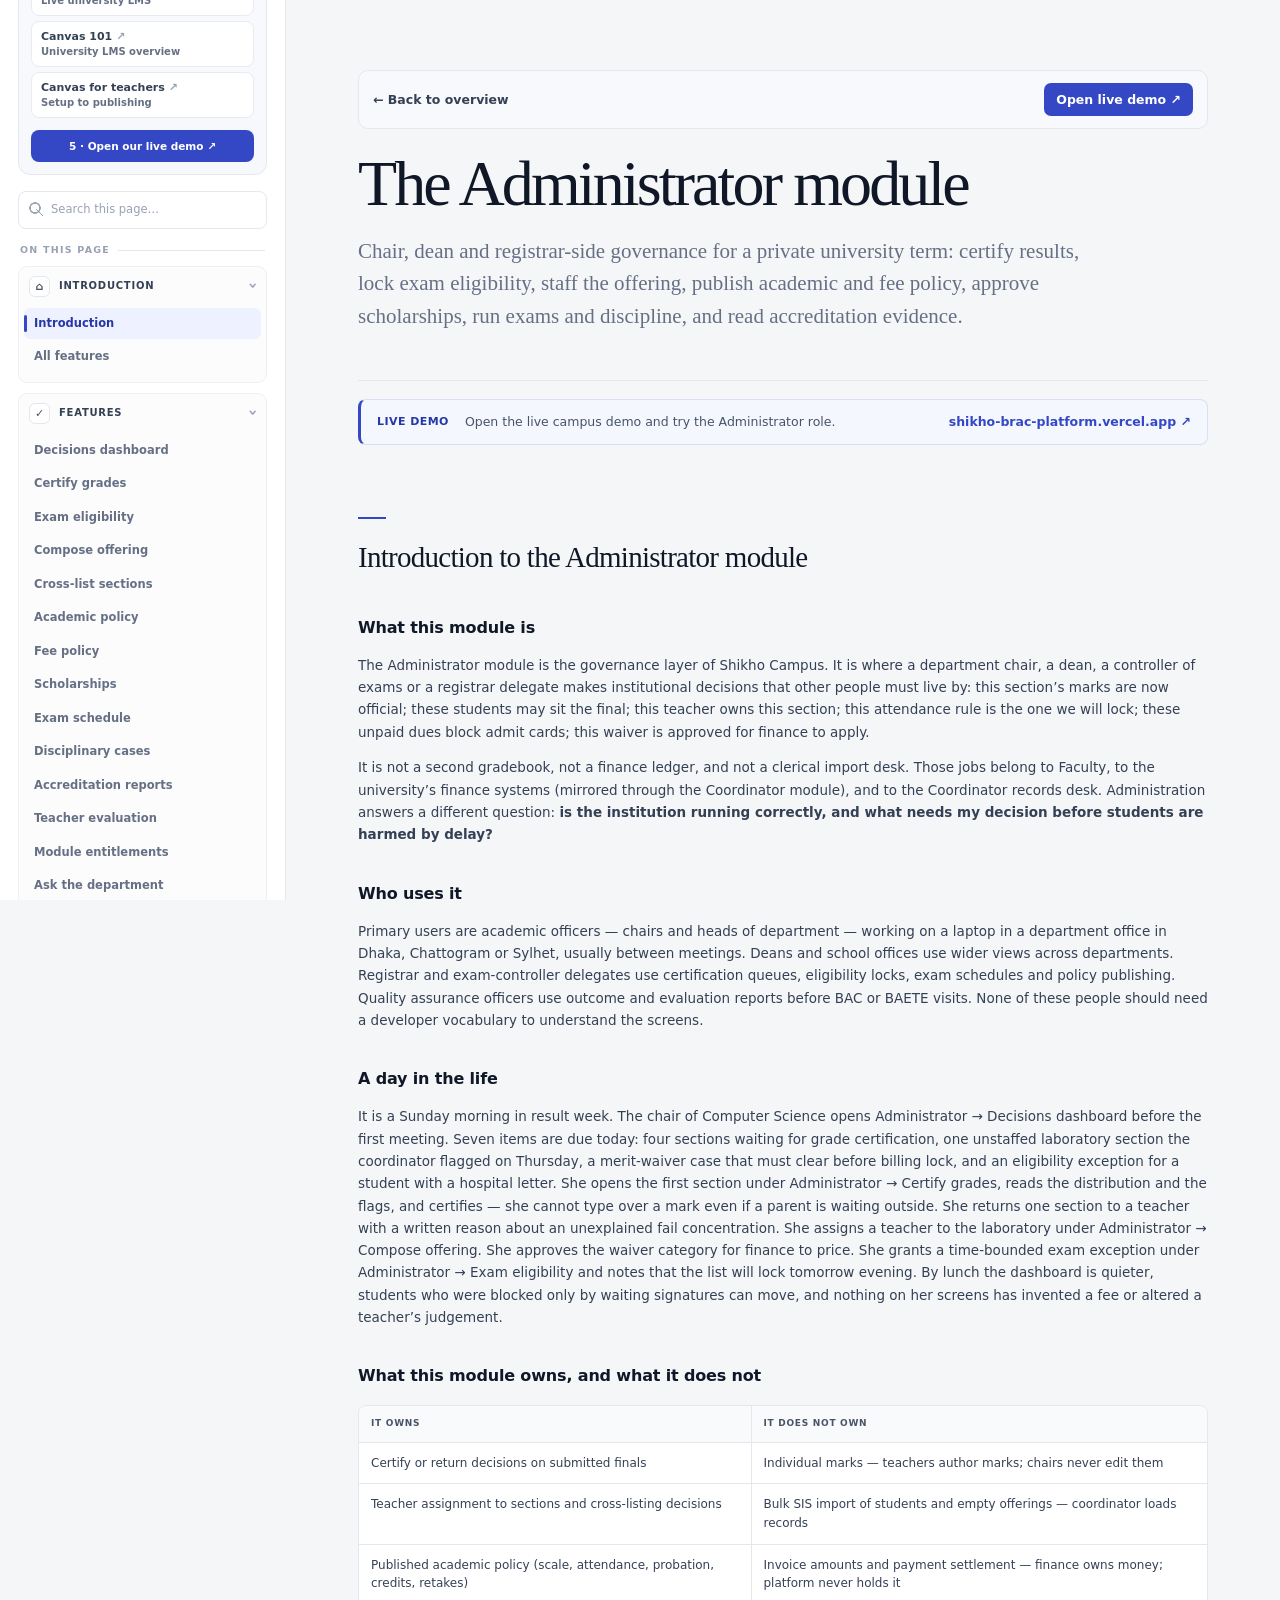
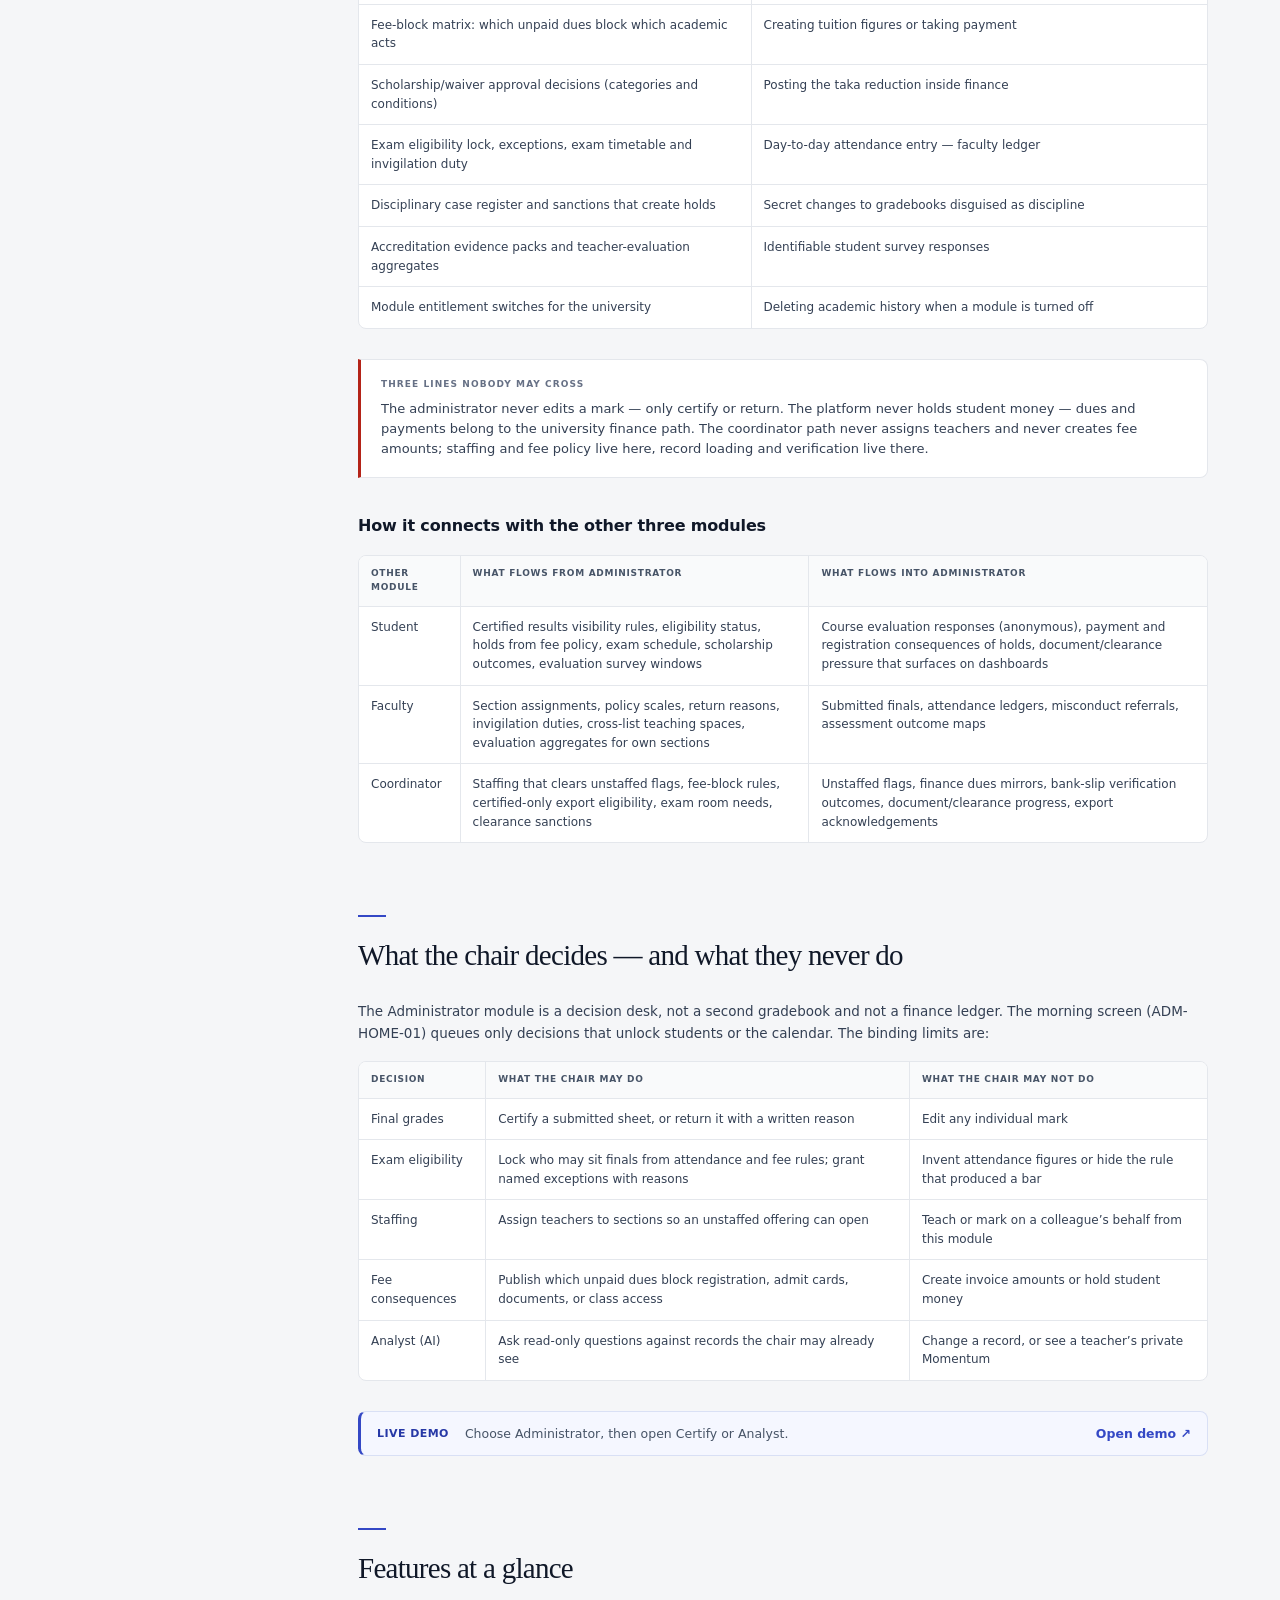
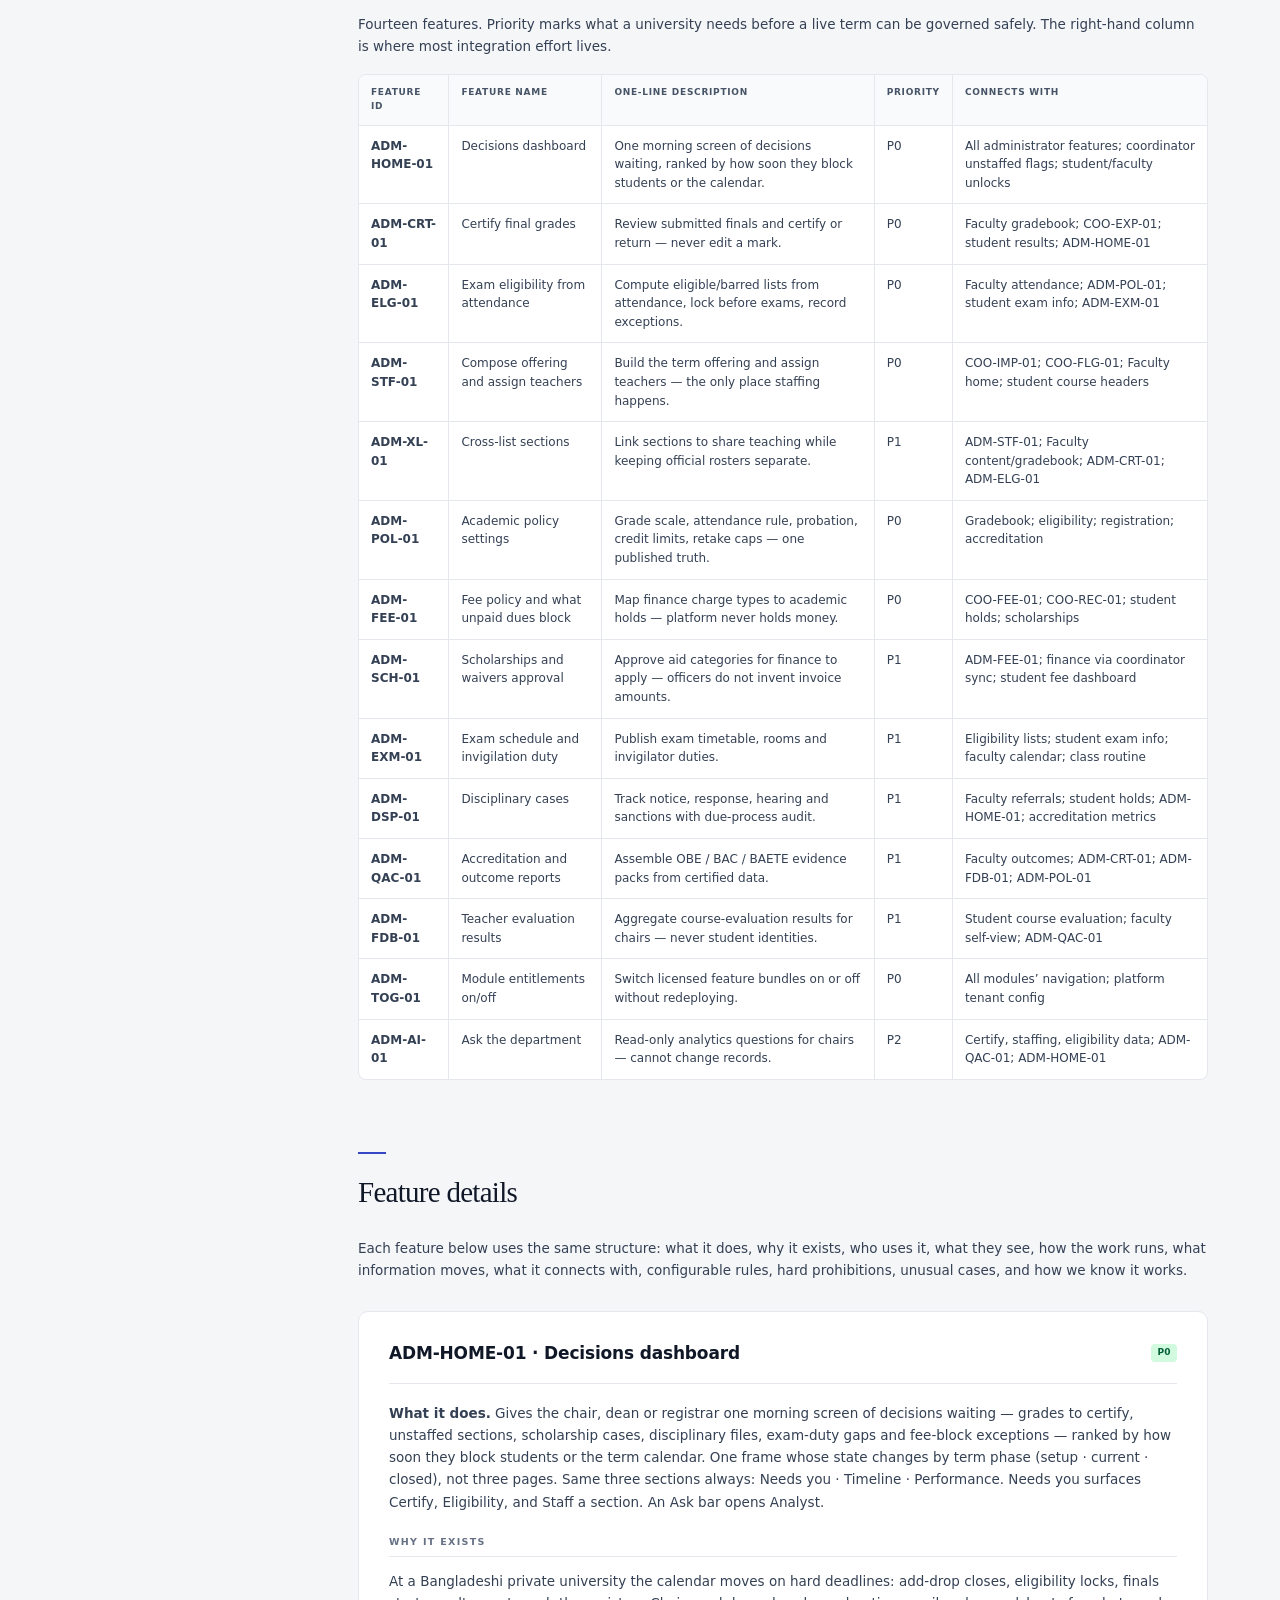
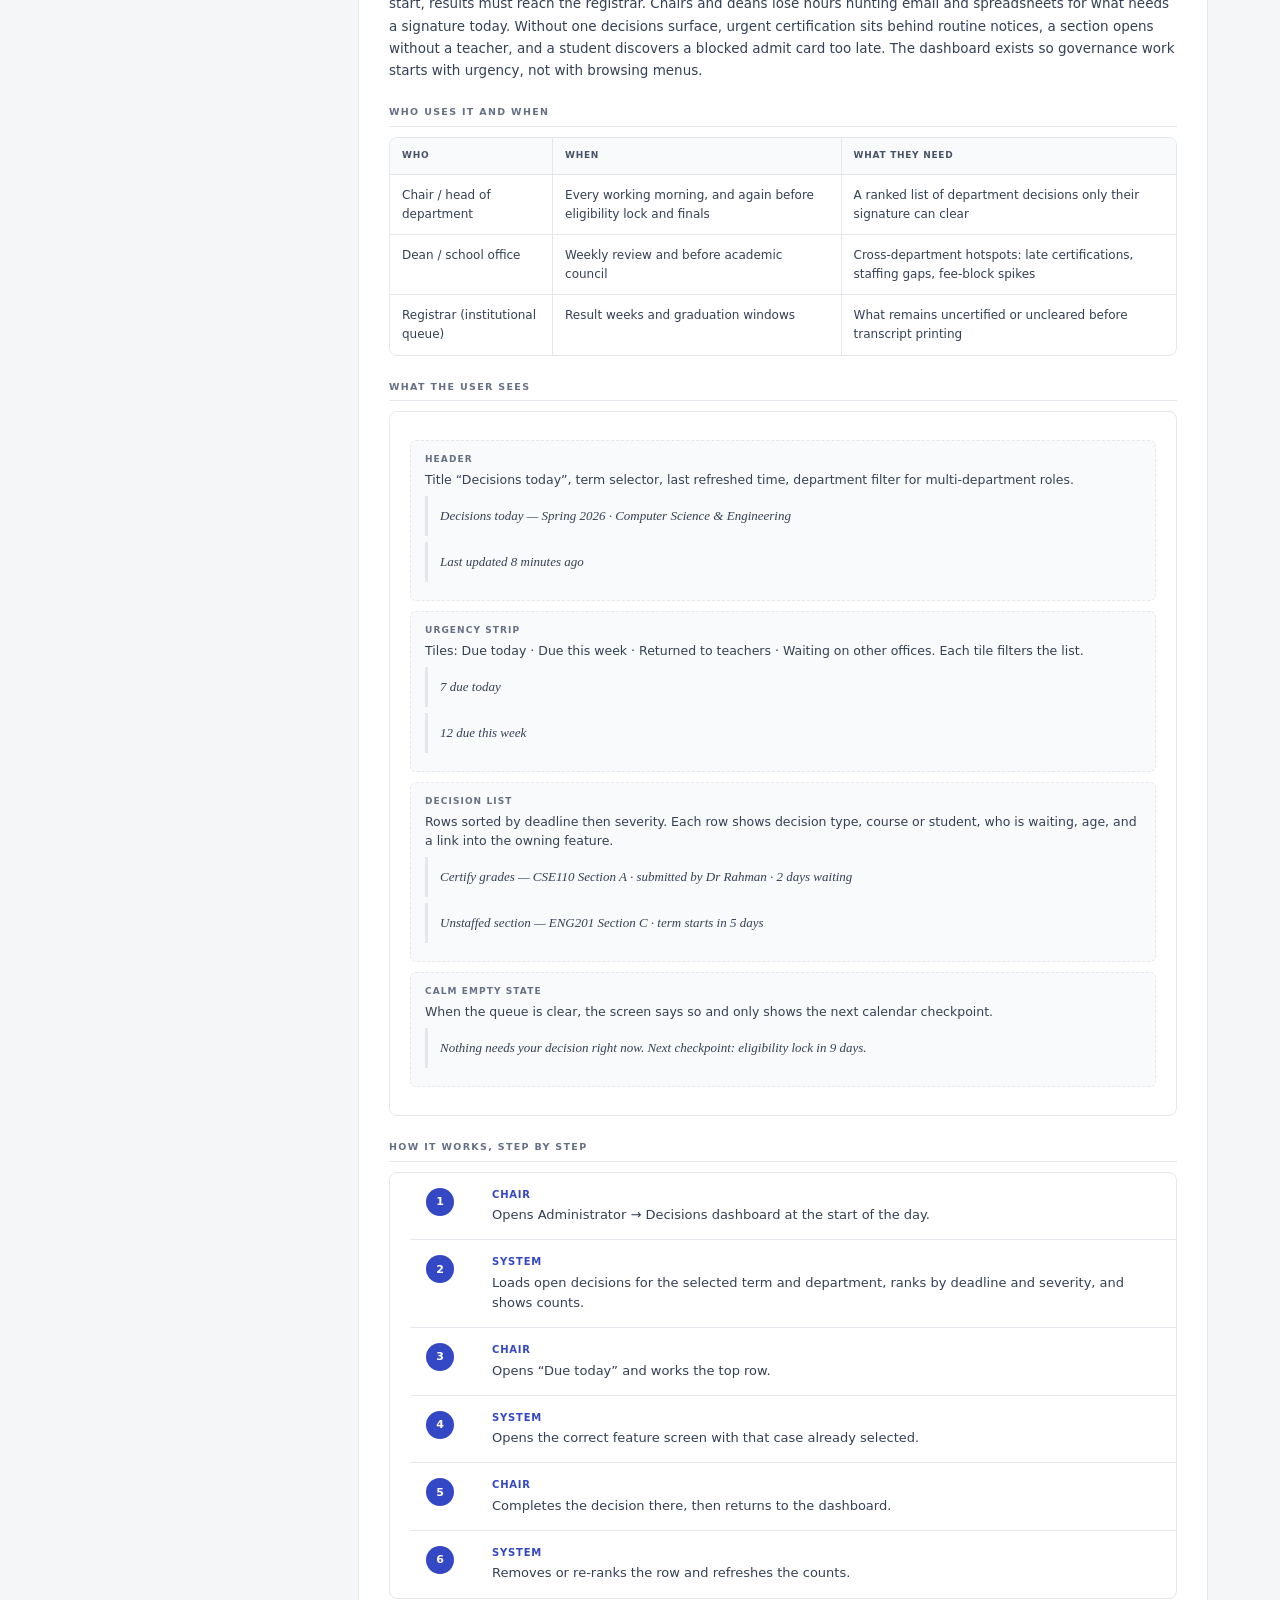
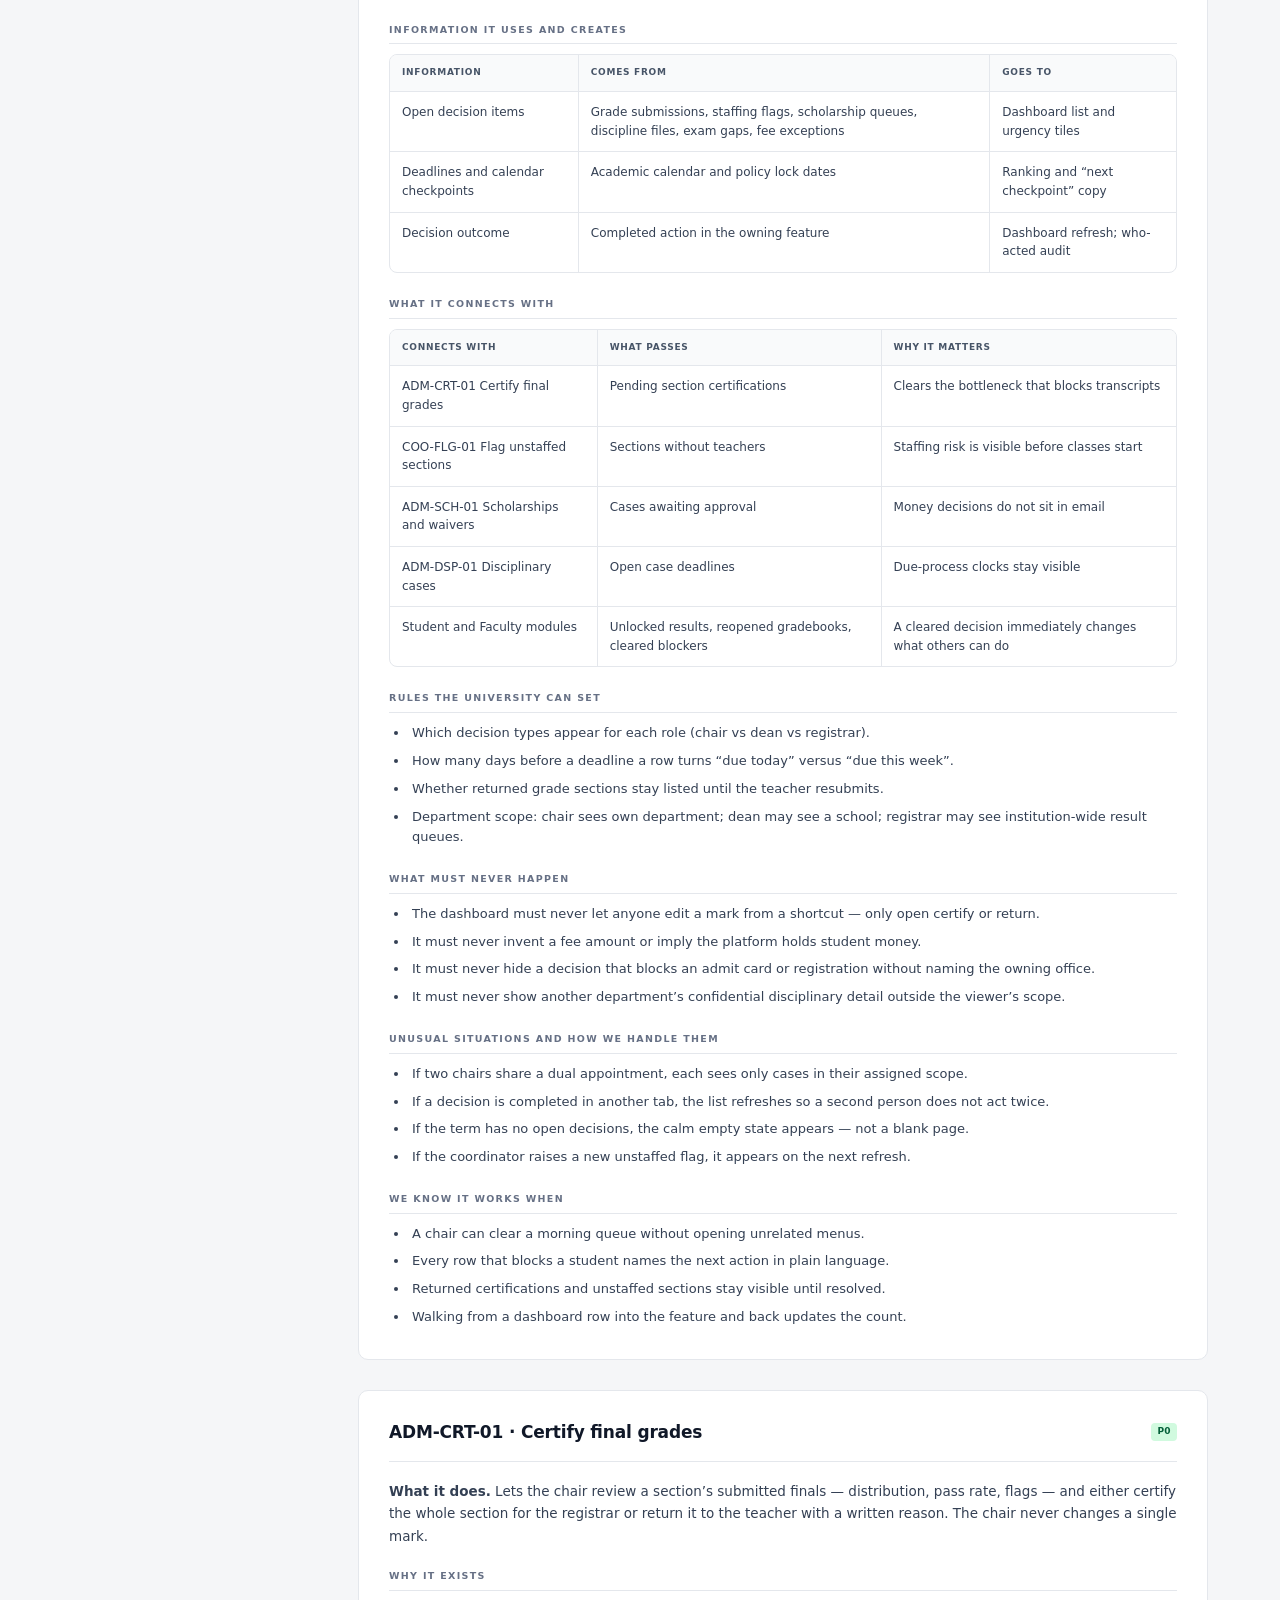
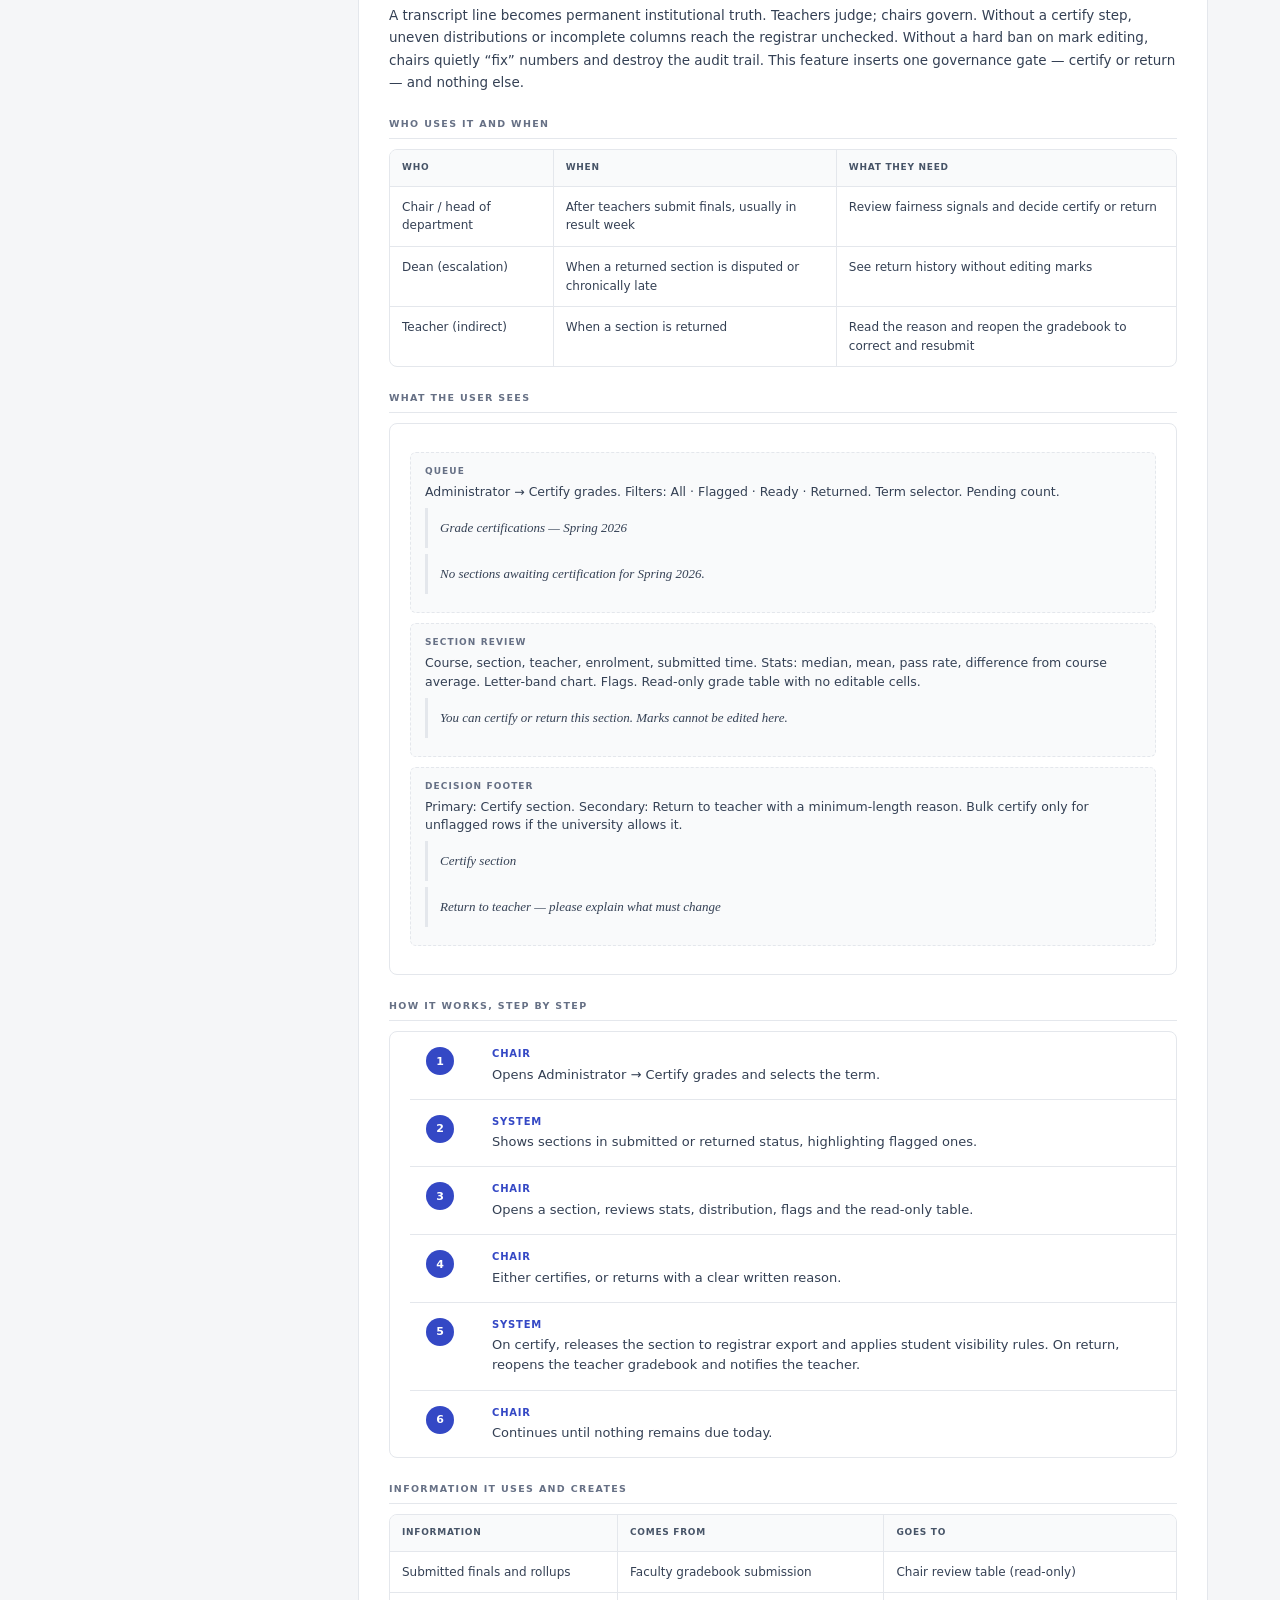
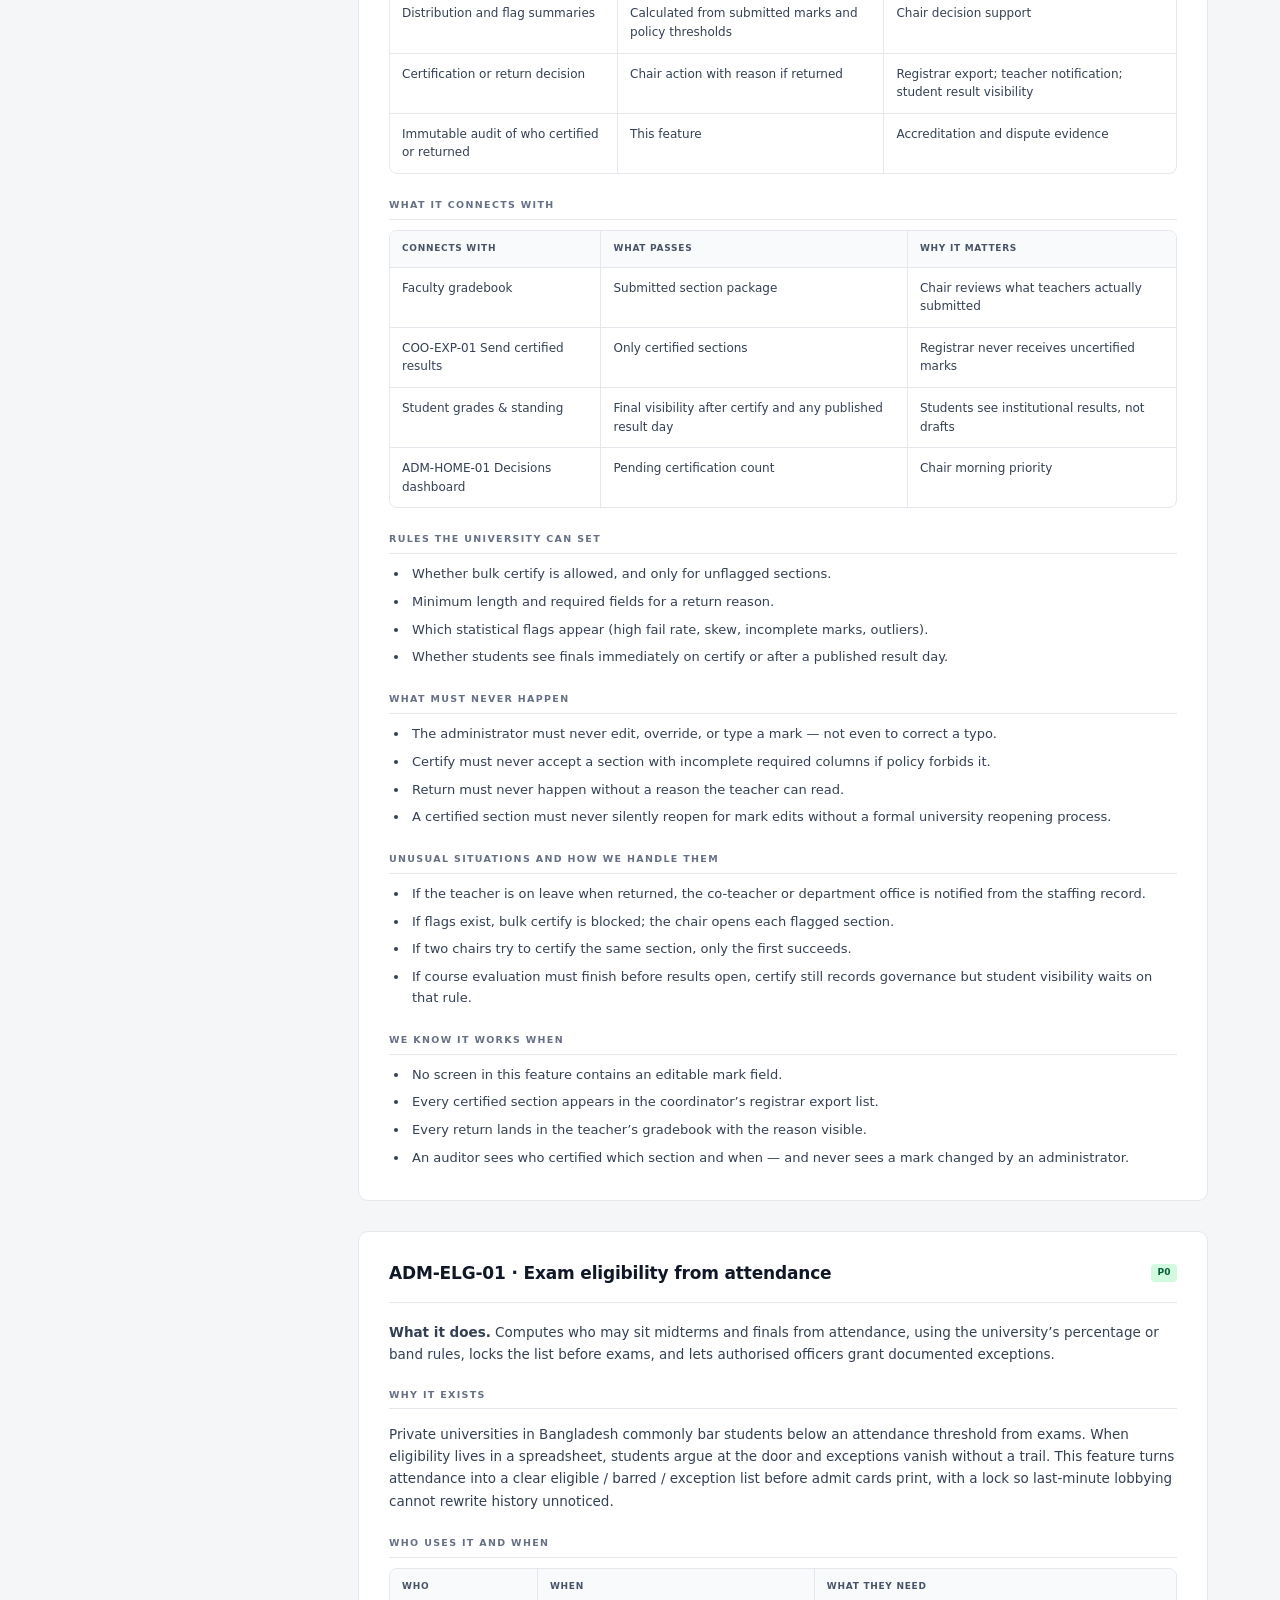
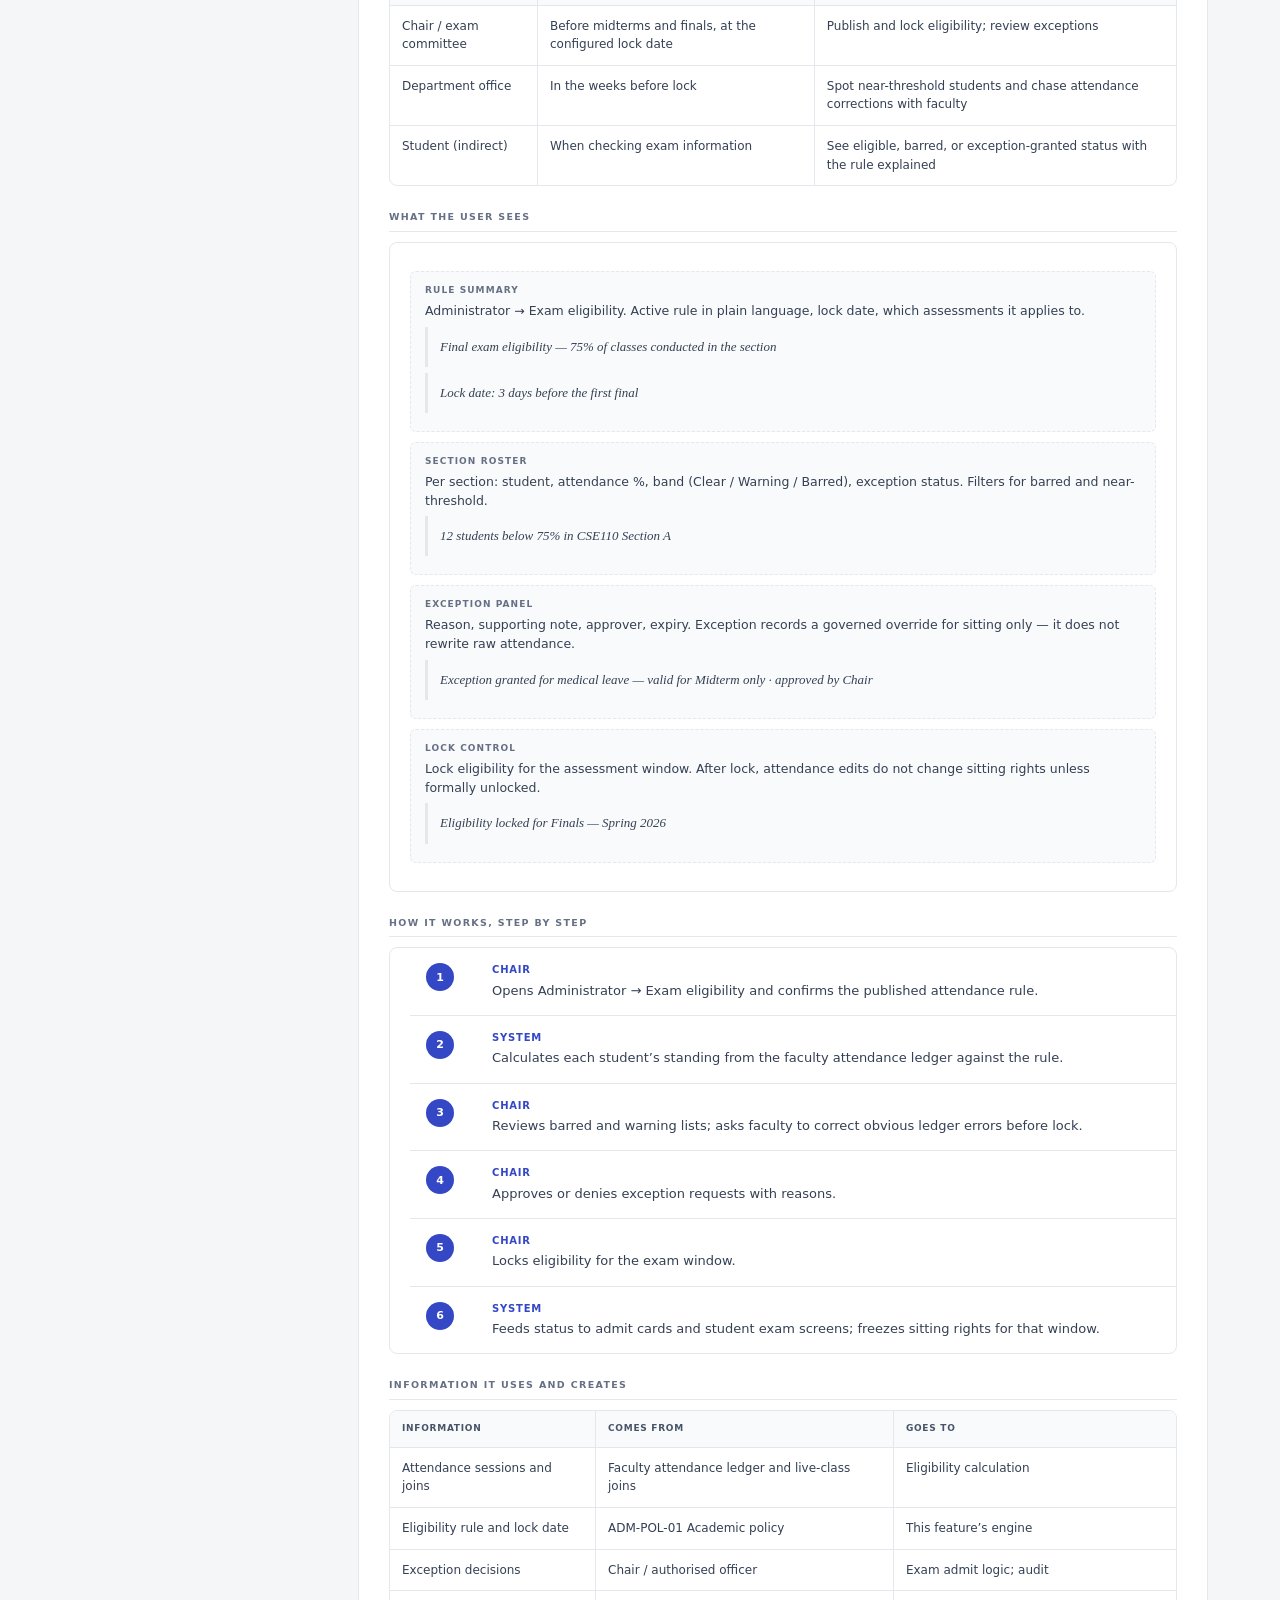
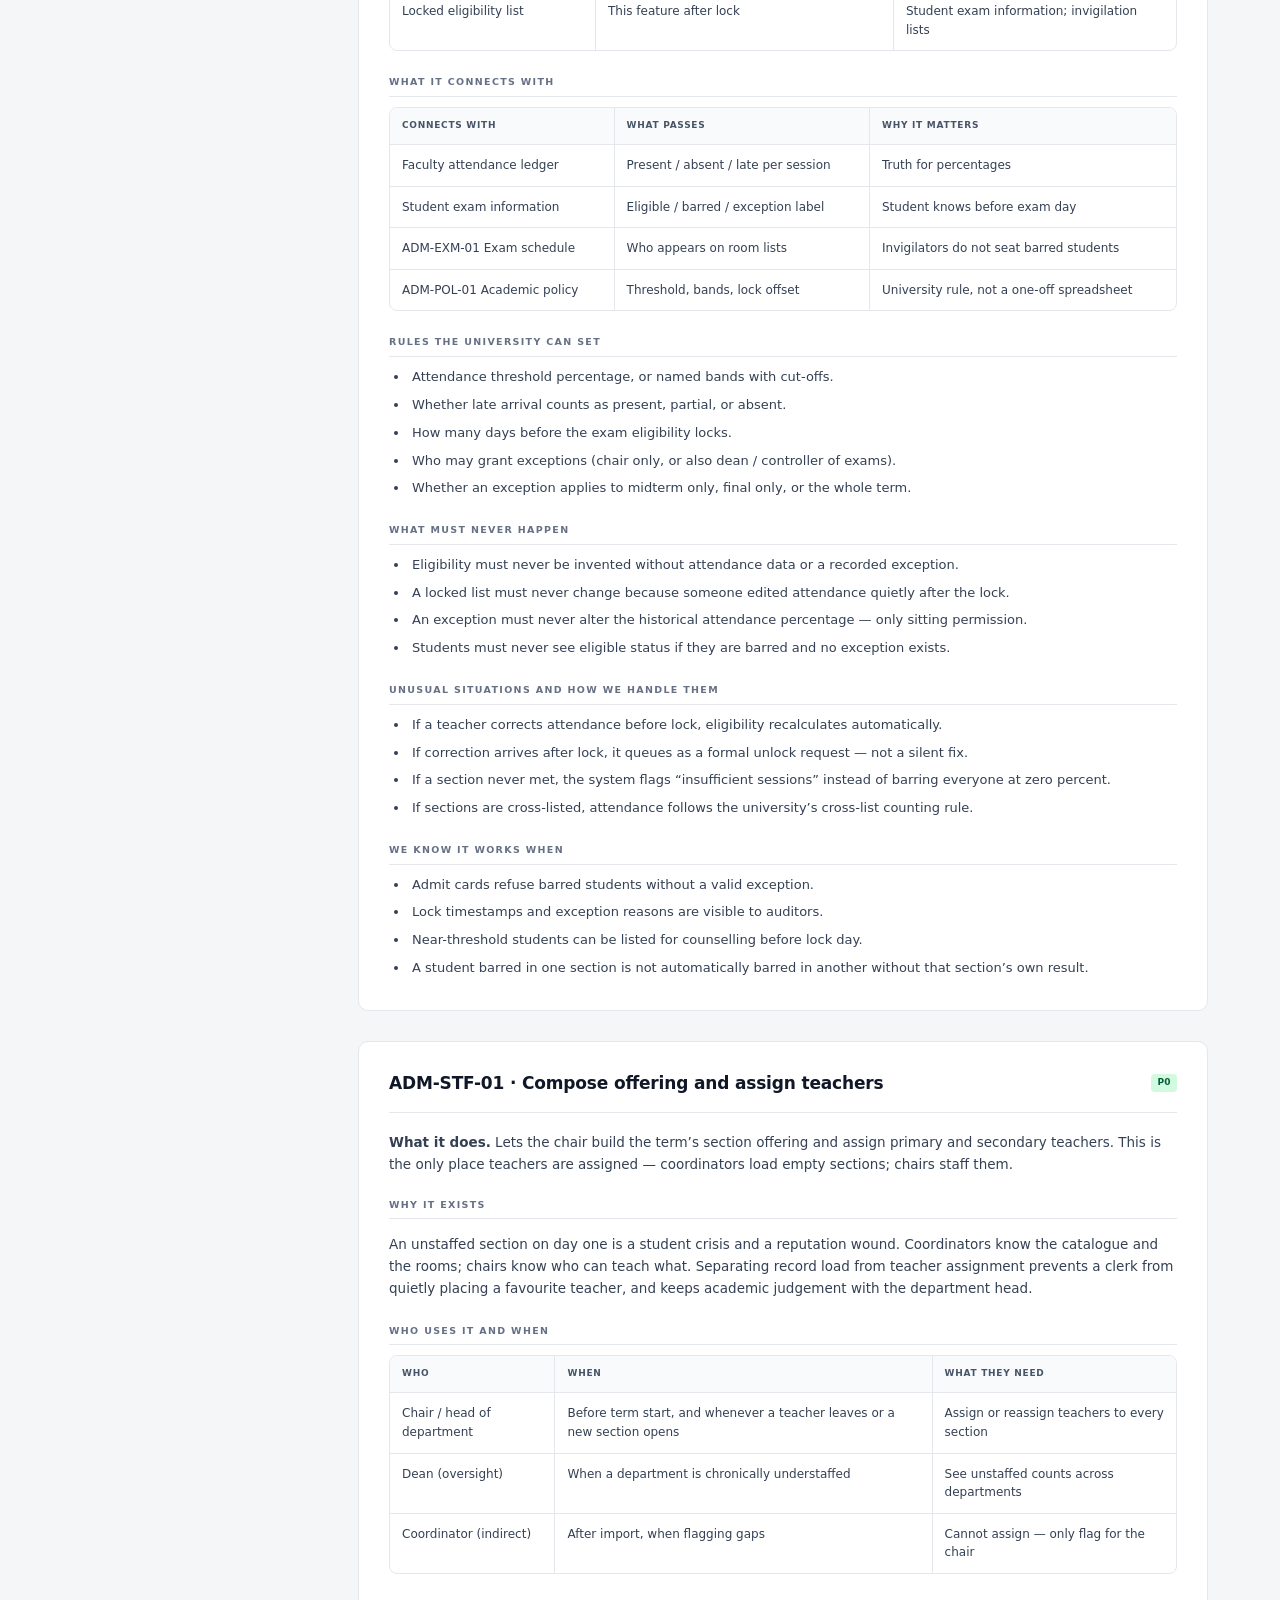
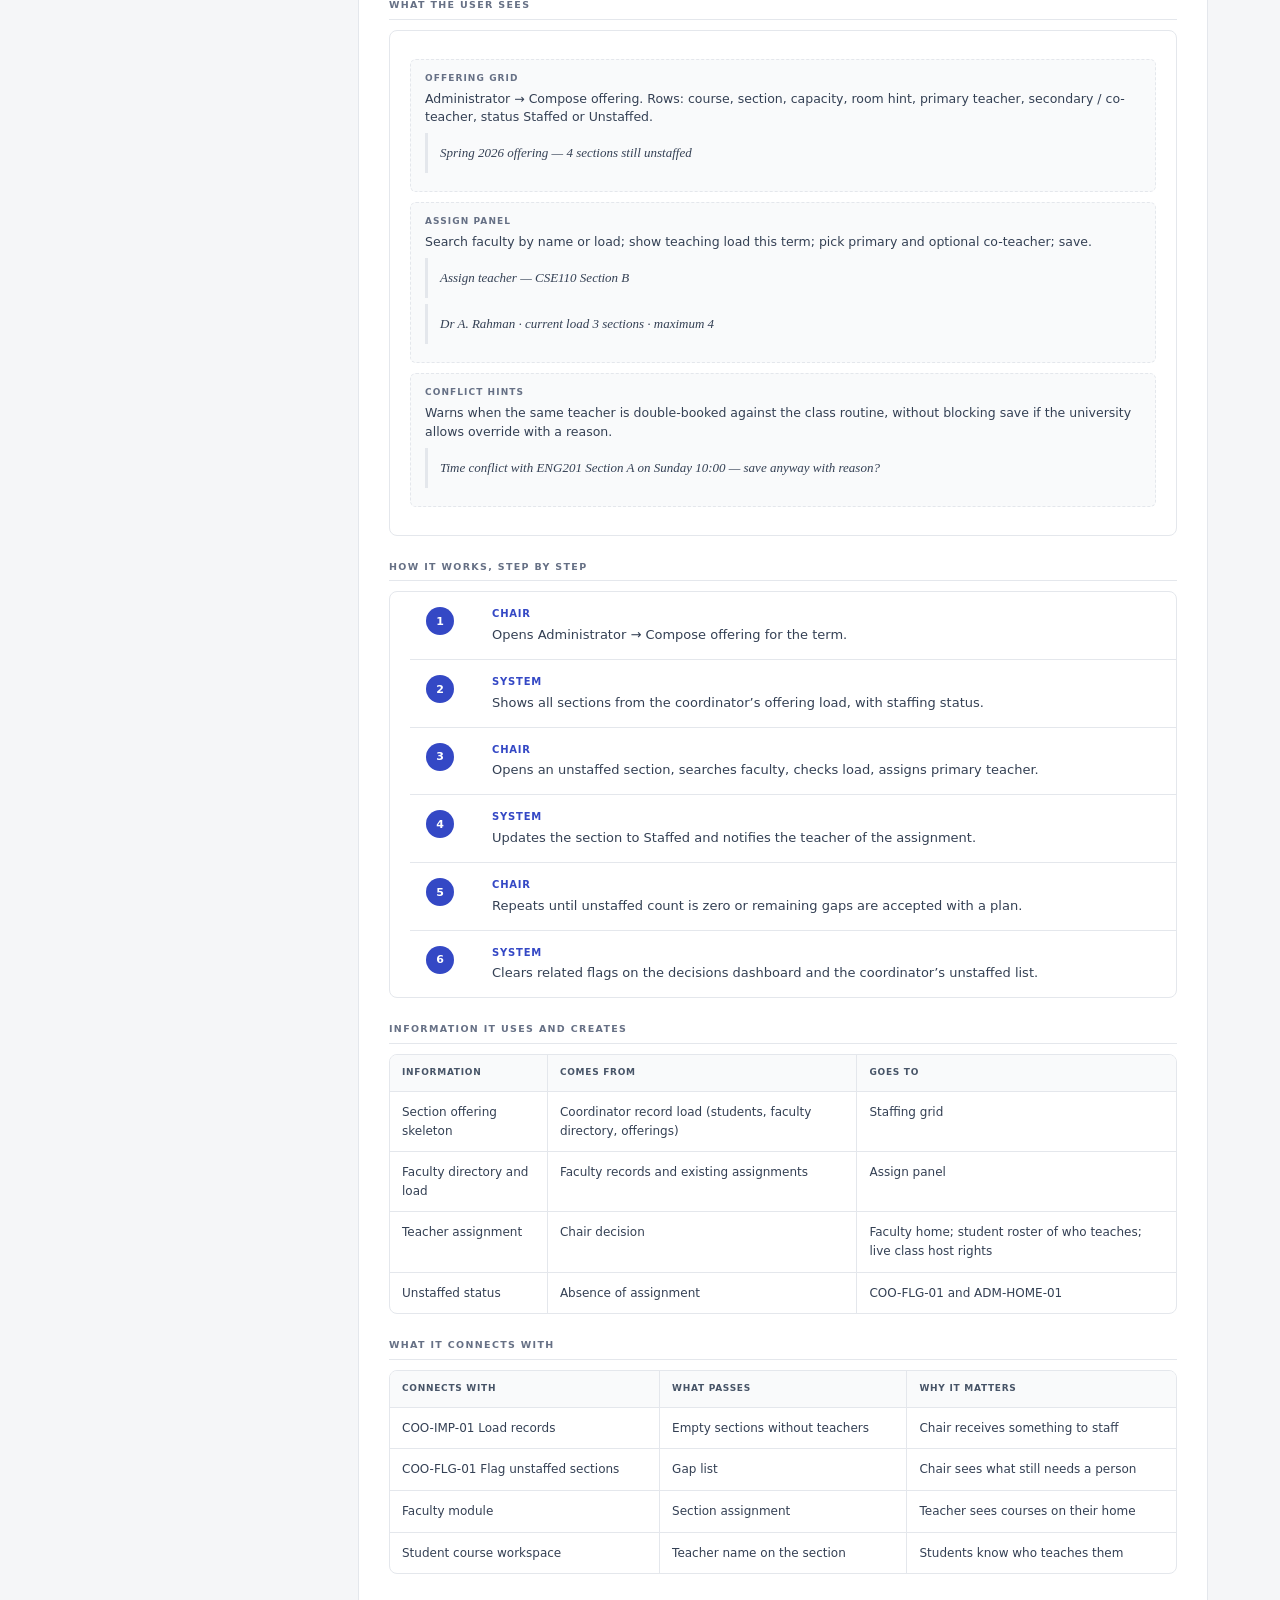
==== prd-local/admin.html @ b6ba357b "Shikho Campus product requirements (v5) A functional specification in plain language for a multi-ten" ====
<!DOCTYPE html>
<html lang="en">
<head>
<meta charset="utf-8"/>
<meta name="viewport" content="width=device-width, initial-scale=1"/>
<title>Administrator module — Shikho Campus PRD</title>
<link rel="stylesheet" href="./pro.css?v=20"/>
<link rel="stylesheet" href="./spec.css?v=20"/>
<link rel="stylesheet" href="./dev.css?v=20"/>
<script src="./nav.js?v=20" defer></script>
</head>
<body>
<div class="layout">

<nav>
  <div class="brand">Shikho Campus</div>
  <div class="sub">Administrator module</div>

  <div class="g">On this page</div>
  <a href="#introduction">Introduction</a>
  <a href="#features">All features</a>

  <div class="g">Features</div>
  <a href="#ADM-HOME-01">Decisions dashboard</a>
  <a href="#ADM-CRT-01">Certify grades</a>
  <a href="#ADM-ELG-01">Exam eligibility</a>
  <a href="#ADM-STF-01">Compose offering</a>
  <a href="#ADM-XL-01">Cross-list sections</a>
  <a href="#ADM-POL-01">Academic policy</a>
  <a href="#ADM-FEE-01">Fee policy</a>
  <a href="#ADM-SCH-01">Scholarships</a>
  <a href="#ADM-EXM-01">Exam schedule</a>
  <a href="#ADM-DSP-01">Disciplinary cases</a>
  <a href="#ADM-QAC-01">Accreditation reports</a>
  <a href="#ADM-FDB-01">Teacher evaluation</a>
  <a href="#ADM-TOG-01">Module entitlements</a>
  <a href="#ADM-AI-01">Ask the department</a>

  <div class="g">Go to</div>
  <a href="./ai.html">Shikho Campus AI</a>
  <a href="./university-activities.html">All university activities</a>
  <a href="./platform.html">How parts connect</a>
  <a href="./index.html">Overview</a>
  <a href="https://shikho-brac-platform.vercel.app/">Live demo</a>
  <a href="./student.html">Student</a>
  <a href="./faculty.html">Faculty</a>
  <a href="./coordinator.html">Coordinator</a>
  <a href="./platform.html">Platform &amp; loops</a>
</nav>

<main>
<div class="page-bar">
  <a class="page-bar-back" href="./index.html">← Back to overview</a>
  <a class="page-bar-demo" href="https://shikho-brac-platform.vercel.app/" target="_blank" rel="noopener">Open live demo ↗</a>
</div>


<header>
  <h1>The Administrator module</h1>
  <p class="lede">Chair, dean and registrar-side governance for a private university term: certify results, lock exam eligibility, staff the offering, publish academic and fee policy, approve scholarships, run exams and discipline, and read accreditation evidence.</p>
</header>
<aside class="demo-strip">
  <strong>Live demo</strong>
  <span>Open the live campus demo and try the Administrator role.</span>
  <a href="https://shikho-brac-platform.vercel.app/" target="_blank" rel="noopener">shikho-brac-platform.vercel.app ↗</a>
</aside>


<section id="introduction">
<h2>Introduction to the Administrator module</h2>

<h3>What this module is</h3>
<p>The Administrator module is the governance layer of Shikho Campus. It is where a department chair, a dean, a controller of exams or a registrar delegate makes institutional decisions that other people must live by: this section’s marks are now official; these students may sit the final; this teacher owns this section; this attendance rule is the one we will lock; these unpaid dues block admit cards; this waiver is approved for finance to apply.</p>
<p>It is not a second gradebook, not a finance ledger, and not a clerical import desk. Those jobs belong to Faculty, to the university’s finance systems (mirrored through the Coordinator module), and to the Coordinator records desk. Administration answers a different question: <strong>is the institution running correctly, and what needs my decision before students are harmed by delay?</strong></p>

<h3>Who uses it</h3>
<p>Primary users are academic officers — chairs and heads of department — working on a laptop in a department office in Dhaka, Chattogram or Sylhet, usually between meetings. Deans and school offices use wider views across departments. Registrar and exam-controller delegates use certification queues, eligibility locks, exam schedules and policy publishing. Quality assurance officers use outcome and evaluation reports before BAC or BAETE visits. None of these people should need a developer vocabulary to understand the screens.</p>

<h3>A day in the life</h3>
<p>It is a Sunday morning in result week. The chair of Computer Science opens Administrator → Decisions dashboard before the first meeting. Seven items are due today: four sections waiting for grade certification, one unstaffed laboratory section the coordinator flagged on Thursday, a merit-waiver case that must clear before billing lock, and an eligibility exception for a student with a hospital letter. She opens the first section under Administrator → Certify grades, reads the distribution and the flags, and certifies — she cannot type over a mark even if a parent is waiting outside. She returns one section to a teacher with a written reason about an unexplained fail concentration. She assigns a teacher to the laboratory under Administrator → Compose offering. She approves the waiver category for finance to price. She grants a time-bounded exam exception under Administrator → Exam eligibility and notes that the list will lock tomorrow evening. By lunch the dashboard is quieter, students who were blocked only by waiting signatures can move, and nothing on her screens has invented a fee or altered a teacher’s judgement.</p>

<h3>What this module owns, and what it does not</h3>
  <table>
    <tr><th>It owns</th><th>It does not own</th></tr>
    <tr><td>Certify or return decisions on submitted finals</td><td>Individual marks — teachers author marks; chairs never edit them</td></tr>
    <tr><td>Teacher assignment to sections and cross-listing decisions</td><td>Bulk SIS import of students and empty offerings — coordinator loads records</td></tr>
    <tr><td>Published academic policy (scale, attendance, probation, credits, retakes)</td><td>Invoice amounts and payment settlement — finance owns money; platform never holds it</td></tr>
    <tr><td>Fee-block matrix: which unpaid dues block which academic acts</td><td>Creating tuition figures or taking payment</td></tr>
    <tr><td>Scholarship/waiver approval decisions (categories and conditions)</td><td>Posting the taka reduction inside finance</td></tr>
    <tr><td>Exam eligibility lock, exceptions, exam timetable and invigilation duty</td><td>Day-to-day attendance entry — faculty ledger</td></tr>
    <tr><td>Disciplinary case register and sanctions that create holds</td><td>Secret changes to gradebooks disguised as discipline</td></tr>
    <tr><td>Accreditation evidence packs and teacher-evaluation aggregates</td><td>Identifiable student survey responses</td></tr>
    <tr><td>Module entitlement switches for the university</td><td>Deleting academic history when a module is turned off</td></tr>
  </table>

<div class="callout danger">
  <b>Three lines nobody may cross</b>
  The administrator never edits a mark — only certify or return. The platform never holds student money — dues and payments belong to the university finance path. The coordinator path never assigns teachers and never creates fee amounts; staffing and fee policy live here, record loading and verification live there.
</div>

<h3>How it connects with the other three modules</h3>
  <table>
    <tr><th>Other module</th><th>What flows from Administrator</th><th>What flows into Administrator</th></tr>
    <tr><td>Student</td><td>Certified results visibility rules, eligibility status, holds from fee policy, exam schedule, scholarship outcomes, evaluation survey windows</td><td>Course evaluation responses (anonymous), payment and registration consequences of holds, document/clearance pressure that surfaces on dashboards</td></tr>
    <tr><td>Faculty</td><td>Section assignments, policy scales, return reasons, invigilation duties, cross-list teaching spaces, evaluation aggregates for own sections</td><td>Submitted finals, attendance ledgers, misconduct referrals, assessment outcome maps</td></tr>
    <tr><td>Coordinator</td><td>Staffing that clears unstaffed flags, fee-block rules, certified-only export eligibility, exam room needs, clearance sanctions</td><td>Unstaffed flags, finance dues mirrors, bank-slip verification outcomes, document/clearance progress, export acknowledgements</td></tr>
  </table>
</section>

<section id="admin-flow">
  <h2>What the chair decides — and what they never do</h2>
  <p>The Administrator module is a decision desk, not a second gradebook and not a finance ledger. The morning screen (ADM-HOME-01) queues only decisions that unlock students or the calendar. The binding limits are:</p>
  <table>
    <tr><th>Decision</th><th>What the chair may do</th><th>What the chair may not do</th></tr>
    <tr><td>Final grades</td><td>Certify a submitted sheet, or return it with a written reason</td><td>Edit any individual mark</td></tr>
    <tr><td>Exam eligibility</td><td>Lock who may sit finals from attendance and fee rules; grant named exceptions with reasons</td><td>Invent attendance figures or hide the rule that produced a bar</td></tr>
    <tr><td>Staffing</td><td>Assign teachers to sections so an unstaffed offering can open</td><td>Teach or mark on a colleague’s behalf from this module</td></tr>
    <tr><td>Fee consequences</td><td>Publish which unpaid dues block registration, admit cards, documents, or class access</td><td>Create invoice amounts or hold student money</td></tr>
    <tr><td>Analyst (AI)</td><td>Ask read-only questions against records the chair may already see</td><td>Change a record, or see a teacher’s private Momentum</td></tr>
  </table>
  <aside class="demo-strip">
    <strong>Live demo</strong>
    <span>Choose Administrator, then open Certify or Analyst.</span>
    <a href="https://shikho-brac-platform.vercel.app/" target="_blank" rel="noopener">Open demo ↗</a>
  </aside>
</section>


<section id="features">
<h2>Features at a glance</h2>
<p>Fourteen features. Priority marks what a university needs before a live term can be governed safely. The right-hand column is where most integration effort lives.</p>
  <table>
    <tr><th>Feature ID</th><th>Feature name</th><th>One-line description</th><th>Priority</th><th>Connects with</th></tr>
    <tr><td><strong>ADM-HOME-01</strong></td><td>Decisions dashboard</td><td>One morning screen of decisions waiting, ranked by how soon they block students or the calendar.</td><td>P0</td><td>All administrator features; coordinator unstaffed flags; student/faculty unlocks</td></tr>
    <tr><td><strong>ADM-CRT-01</strong></td><td>Certify final grades</td><td>Review submitted finals and certify or return — never edit a mark.</td><td>P0</td><td>Faculty gradebook; COO-EXP-01; student results; ADM-HOME-01</td></tr>
    <tr><td><strong>ADM-ELG-01</strong></td><td>Exam eligibility from attendance</td><td>Compute eligible/barred lists from attendance, lock before exams, record exceptions.</td><td>P0</td><td>Faculty attendance; ADM-POL-01; student exam info; ADM-EXM-01</td></tr>
    <tr><td><strong>ADM-STF-01</strong></td><td>Compose offering and assign teachers</td><td>Build the term offering and assign teachers — the only place staffing happens.</td><td>P0</td><td>COO-IMP-01; COO-FLG-01; Faculty home; student course headers</td></tr>
    <tr><td><strong>ADM-XL-01</strong></td><td>Cross-list sections</td><td>Link sections to share teaching while keeping official rosters separate.</td><td>P1</td><td>ADM-STF-01; Faculty content/gradebook; ADM-CRT-01; ADM-ELG-01</td></tr>
    <tr><td><strong>ADM-POL-01</strong></td><td>Academic policy settings</td><td>Grade scale, attendance rule, probation, credit limits, retake caps — one published truth.</td><td>P0</td><td>Gradebook; eligibility; registration; accreditation</td></tr>
    <tr><td><strong>ADM-FEE-01</strong></td><td>Fee policy and what unpaid dues block</td><td>Map finance charge types to academic holds — platform never holds money.</td><td>P0</td><td>COO-FEE-01; COO-REC-01; student holds; scholarships</td></tr>
    <tr><td><strong>ADM-SCH-01</strong></td><td>Scholarships and waivers approval</td><td>Approve aid categories for finance to apply — officers do not invent invoice amounts.</td><td>P1</td><td>ADM-FEE-01; finance via coordinator sync; student fee dashboard</td></tr>
    <tr><td><strong>ADM-EXM-01</strong></td><td>Exam schedule and invigilation duty</td><td>Publish exam timetable, rooms and invigilator duties.</td><td>P1</td><td>Eligibility lists; student exam info; faculty calendar; class routine</td></tr>
    <tr><td><strong>ADM-DSP-01</strong></td><td>Disciplinary cases</td><td>Track notice, response, hearing and sanctions with due-process audit.</td><td>P1</td><td>Faculty referrals; student holds; ADM-HOME-01; accreditation metrics</td></tr>
    <tr><td><strong>ADM-QAC-01</strong></td><td>Accreditation and outcome reports</td><td>Assemble OBE / BAC / BAETE evidence packs from certified data.</td><td>P1</td><td>Faculty outcomes; ADM-CRT-01; ADM-FDB-01; ADM-POL-01</td></tr>
    <tr><td><strong>ADM-FDB-01</strong></td><td>Teacher evaluation results</td><td>Aggregate course-evaluation results for chairs — never student identities.</td><td>P1</td><td>Student course evaluation; faculty self-view; ADM-QAC-01</td></tr>
    <tr><td><strong>ADM-TOG-01</strong></td><td>Module entitlements on/off</td><td>Switch licensed feature bundles on or off without redeploying.</td><td>P0</td><td>All modules’ navigation; platform tenant config</td></tr>
    <tr><td><strong>ADM-AI-01</strong></td><td>Ask the department</td><td>Read-only analytics questions for chairs — cannot change records.</td><td>P2</td><td>Certify, staffing, eligibility data; ADM-QAC-01; ADM-HOME-01</td></tr>
  </table>
</section>

<h2 id="feature-details">Feature details</h2>
<p>Each feature below uses the same structure: what it does, why it exists, who uses it, what they see, how the work runs, what information moves, what it connects with, configurable rules, hard prohibitions, unusual cases, and how we know it works.</p>

<article class="spec" id="ADM-HOME-01">
  <div class="spec-head"><h3>ADM-HOME-01 · Decisions dashboard</h3><span class="tag p0">P0</span></div>
  <p class="intent"><strong>What it does.</strong> Gives the chair, dean or registrar one morning screen of decisions waiting — grades to certify, unstaffed sections, scholarship cases, disciplinary files, exam-duty gaps and fee-block exceptions — ranked by how soon they block students or the term calendar. One frame whose state changes by term phase (setup · current · closed), not three pages. Same three sections always: Needs you · Timeline · Performance. Needs you surfaces Certify, Eligibility, and Staff a section. An Ask bar opens Analyst.</p>
  <h4>Why it exists</h4>
  <p>At a Bangladeshi private university the calendar moves on hard deadlines: add-drop closes, eligibility locks, finals start, results must reach the registrar. Chairs and deans lose hours hunting email and spreadsheets for what needs a signature today. Without one decisions surface, urgent certification sits behind routine notices, a section opens without a teacher, and a student discovers a blocked admit card too late. The dashboard exists so governance work starts with urgency, not with browsing menus.</p>
  <h4>Who uses it and when</h4>
  <table>
    <tr><th>Who</th><th>When</th><th>What they need</th></tr>
    <tr><td>Chair / head of department</td><td>Every working morning, and again before eligibility lock and finals</td><td>A ranked list of department decisions only their signature can clear</td></tr>
    <tr><td>Dean / school office</td><td>Weekly review and before academic council</td><td>Cross-department hotspots: late certifications, staffing gaps, fee-block spikes</td></tr>
    <tr><td>Registrar (institutional queue)</td><td>Result weeks and graduation windows</td><td>What remains uncertified or uncleared before transcript printing</td></tr>
  </table>
  <h4>What the user sees</h4>
  <div class="screen">
    <div class="zone">
      <strong>Header</strong>
      <p>Title “Decisions today”, term selector, last refreshed time, department filter for multi-department roles.</p>
      <div class="copy">Decisions today — Spring 2026 · Computer Science &amp; Engineering</div>
      <div class="copy">Last updated 8 minutes ago</div>
    </div>
    <div class="zone">
      <strong>Urgency strip</strong>
      <p>Tiles: Due today · Due this week · Returned to teachers · Waiting on other offices. Each tile filters the list.</p>
      <div class="copy">7 due today</div>
      <div class="copy">12 due this week</div>
    </div>
    <div class="zone">
      <strong>Decision list</strong>
      <p>Rows sorted by deadline then severity. Each row shows decision type, course or student, who is waiting, age, and a link into the owning feature.</p>
      <div class="copy">Certify grades — CSE110 Section A · submitted by Dr Rahman · 2 days waiting</div>
      <div class="copy">Unstaffed section — ENG201 Section C · term starts in 5 days</div>
    </div>
    <div class="zone">
      <strong>Calm empty state</strong>
      <p>When the queue is clear, the screen says so and only shows the next calendar checkpoint.</p>
      <div class="copy">Nothing needs your decision right now. Next checkpoint: eligibility lock in 9 days.</div>
    </div>
  </div>
  <h4>How it works, step by step</h4>
  <ol class="journey">
    <li><span class="n">1</span><div><span class="who">Chair</span>Opens Administrator → Decisions dashboard at the start of the day.</div></li>
    <li><span class="n">2</span><div><span class="who">System</span>Loads open decisions for the selected term and department, ranks by deadline and severity, and shows counts.</div></li>
    <li><span class="n">3</span><div><span class="who">Chair</span>Opens “Due today” and works the top row.</div></li>
    <li><span class="n">4</span><div><span class="who">System</span>Opens the correct feature screen with that case already selected.</div></li>
    <li><span class="n">5</span><div><span class="who">Chair</span>Completes the decision there, then returns to the dashboard.</div></li>
    <li><span class="n">6</span><div><span class="who">System</span>Removes or re-ranks the row and refreshes the counts.</div></li>
  </ol>
  <h4>Information it uses and creates</h4>
  <table>
    <tr><th>Information</th><th>Comes from</th><th>Goes to</th></tr>
    <tr><td>Open decision items</td><td>Grade submissions, staffing flags, scholarship queues, discipline files, exam gaps, fee exceptions</td><td>Dashboard list and urgency tiles</td></tr>
    <tr><td>Deadlines and calendar checkpoints</td><td>Academic calendar and policy lock dates</td><td>Ranking and “next checkpoint” copy</td></tr>
    <tr><td>Decision outcome</td><td>Completed action in the owning feature</td><td>Dashboard refresh; who-acted audit</td></tr>
  </table>
  <h4>What it connects with</h4>
  <table>
    <tr><th>Connects with</th><th>What passes</th><th>Why it matters</th></tr>
    <tr><td>ADM-CRT-01 Certify final grades</td><td>Pending section certifications</td><td>Clears the bottleneck that blocks transcripts</td></tr>
    <tr><td>COO-FLG-01 Flag unstaffed sections</td><td>Sections without teachers</td><td>Staffing risk is visible before classes start</td></tr>
    <tr><td>ADM-SCH-01 Scholarships and waivers</td><td>Cases awaiting approval</td><td>Money decisions do not sit in email</td></tr>
    <tr><td>ADM-DSP-01 Disciplinary cases</td><td>Open case deadlines</td><td>Due-process clocks stay visible</td></tr>
    <tr><td>Student and Faculty modules</td><td>Unlocked results, reopened gradebooks, cleared blockers</td><td>A cleared decision immediately changes what others can do</td></tr>
  </table>
  <h4>Rules the university can set</h4>
  <ul>
    <li>Which decision types appear for each role (chair vs dean vs registrar).</li>
    <li>How many days before a deadline a row turns “due today” versus “due this week”.</li>
    <li>Whether returned grade sections stay listed until the teacher resubmits.</li>
    <li>Department scope: chair sees own department; dean may see a school; registrar may see institution-wide result queues.</li>
  </ul>
  <h4>What must never happen</h4>
  <ul>
    <li>The dashboard must never let anyone edit a mark from a shortcut — only open certify or return.</li>
    <li>It must never invent a fee amount or imply the platform holds student money.</li>
    <li>It must never hide a decision that blocks an admit card or registration without naming the owning office.</li>
    <li>It must never show another department’s confidential disciplinary detail outside the viewer’s scope.</li>
  </ul>
  <h4>Unusual situations and how we handle them</h4>
  <ul>
    <li>If two chairs share a dual appointment, each sees only cases in their assigned scope.</li>
    <li>If a decision is completed in another tab, the list refreshes so a second person does not act twice.</li>
    <li>If the term has no open decisions, the calm empty state appears — not a blank page.</li>
    <li>If the coordinator raises a new unstaffed flag, it appears on the next refresh.</li>
  </ul>
  <h4>We know it works when</h4>
  <ul>
    <li>A chair can clear a morning queue without opening unrelated menus.</li>
    <li>Every row that blocks a student names the next action in plain language.</li>
    <li>Returned certifications and unstaffed sections stay visible until resolved.</li>
    <li>Walking from a dashboard row into the feature and back updates the count.</li>
  </ul>
</article>

<article class="spec" id="ADM-CRT-01">
  <div class="spec-head"><h3>ADM-CRT-01 · Certify final grades</h3><span class="tag p0">P0</span></div>
  <p class="intent"><strong>What it does.</strong> Lets the chair review a section’s submitted finals — distribution, pass rate, flags — and either certify the whole section for the registrar or return it to the teacher with a written reason. The chair never changes a single mark.</p>
  <h4>Why it exists</h4>
  <p>A transcript line becomes permanent institutional truth. Teachers judge; chairs govern. Without a certify step, uneven distributions or incomplete columns reach the registrar unchecked. Without a hard ban on mark editing, chairs quietly “fix” numbers and destroy the audit trail. This feature inserts one governance gate — certify or return — and nothing else.</p>
  <h4>Who uses it and when</h4>
  <table>
    <tr><th>Who</th><th>When</th><th>What they need</th></tr>
    <tr><td>Chair / head of department</td><td>After teachers submit finals, usually in result week</td><td>Review fairness signals and decide certify or return</td></tr>
    <tr><td>Dean (escalation)</td><td>When a returned section is disputed or chronically late</td><td>See return history without editing marks</td></tr>
    <tr><td>Teacher (indirect)</td><td>When a section is returned</td><td>Read the reason and reopen the gradebook to correct and resubmit</td></tr>
  </table>
  <h4>What the user sees</h4>
  <div class="screen">
    <div class="zone">
      <strong>Queue</strong>
      <p>Administrator → Certify grades. Filters: All · Flagged · Ready · Returned. Term selector. Pending count.</p>
      <div class="copy">Grade certifications — Spring 2026</div>
      <div class="copy">No sections awaiting certification for Spring 2026.</div>
    </div>
    <div class="zone">
      <strong>Section review</strong>
      <p>Course, section, teacher, enrolment, submitted time. Stats: median, mean, pass rate, difference from course average. Letter-band chart. Flags. Read-only grade table with no editable cells.</p>
      <div class="copy">You can certify or return this section. Marks cannot be edited here.</div>
    </div>
    <div class="zone">
      <strong>Decision footer</strong>
      <p>Primary: Certify section. Secondary: Return to teacher with a minimum-length reason. Bulk certify only for unflagged rows if the university allows it.</p>
      <div class="copy">Certify section</div>
      <div class="copy">Return to teacher — please explain what must change</div>
    </div>
  </div>
  <h4>How it works, step by step</h4>
  <ol class="journey">
    <li><span class="n">1</span><div><span class="who">Chair</span>Opens Administrator → Certify grades and selects the term.</div></li>
    <li><span class="n">2</span><div><span class="who">System</span>Shows sections in submitted or returned status, highlighting flagged ones.</div></li>
    <li><span class="n">3</span><div><span class="who">Chair</span>Opens a section, reviews stats, distribution, flags and the read-only table.</div></li>
    <li><span class="n">4</span><div><span class="who">Chair</span>Either certifies, or returns with a clear written reason.</div></li>
    <li><span class="n">5</span><div><span class="who">System</span>On certify, releases the section to registrar export and applies student visibility rules. On return, reopens the teacher gradebook and notifies the teacher.</div></li>
    <li><span class="n">6</span><div><span class="who">Chair</span>Continues until nothing remains due today.</div></li>
  </ol>
  <h4>Information it uses and creates</h4>
  <table>
    <tr><th>Information</th><th>Comes from</th><th>Goes to</th></tr>
    <tr><td>Submitted finals and rollups</td><td>Faculty gradebook submission</td><td>Chair review table (read-only)</td></tr>
    <tr><td>Distribution and flag summaries</td><td>Calculated from submitted marks and policy thresholds</td><td>Chair decision support</td></tr>
    <tr><td>Certification or return decision</td><td>Chair action with reason if returned</td><td>Registrar export; teacher notification; student result visibility</td></tr>
    <tr><td>Immutable audit of who certified or returned</td><td>This feature</td><td>Accreditation and dispute evidence</td></tr>
  </table>
  <h4>What it connects with</h4>
  <table>
    <tr><th>Connects with</th><th>What passes</th><th>Why it matters</th></tr>
    <tr><td>Faculty gradebook</td><td>Submitted section package</td><td>Chair reviews what teachers actually submitted</td></tr>
    <tr><td>COO-EXP-01 Send certified results</td><td>Only certified sections</td><td>Registrar never receives uncertified marks</td></tr>
    <tr><td>Student grades &amp; standing</td><td>Final visibility after certify and any published result day</td><td>Students see institutional results, not drafts</td></tr>
    <tr><td>ADM-HOME-01 Decisions dashboard</td><td>Pending certification count</td><td>Chair morning priority</td></tr>
  </table>
  <h4>Rules the university can set</h4>
  <ul>
    <li>Whether bulk certify is allowed, and only for unflagged sections.</li>
    <li>Minimum length and required fields for a return reason.</li>
    <li>Which statistical flags appear (high fail rate, skew, incomplete marks, outliers).</li>
    <li>Whether students see finals immediately on certify or after a published result day.</li>
  </ul>
  <h4>What must never happen</h4>
  <ul>
    <li>The administrator must never edit, override, or type a mark — not even to correct a typo.</li>
    <li>Certify must never accept a section with incomplete required columns if policy forbids it.</li>
    <li>Return must never happen without a reason the teacher can read.</li>
    <li>A certified section must never silently reopen for mark edits without a formal university reopening process.</li>
  </ul>
  <h4>Unusual situations and how we handle them</h4>
  <ul>
    <li>If the teacher is on leave when returned, the co-teacher or department office is notified from the staffing record.</li>
    <li>If flags exist, bulk certify is blocked; the chair opens each flagged section.</li>
    <li>If two chairs try to certify the same section, only the first succeeds.</li>
    <li>If course evaluation must finish before results open, certify still records governance but student visibility waits on that rule.</li>
  </ul>
  <h4>We know it works when</h4>
  <ul>
    <li>No screen in this feature contains an editable mark field.</li>
    <li>Every certified section appears in the coordinator’s registrar export list.</li>
    <li>Every return lands in the teacher’s gradebook with the reason visible.</li>
    <li>An auditor sees who certified which section and when — and never sees a mark changed by an administrator.</li>
  </ul>
</article>

<article class="spec" id="ADM-ELG-01">
  <div class="spec-head"><h3>ADM-ELG-01 · Exam eligibility from attendance</h3><span class="tag p0">P0</span></div>
  <p class="intent"><strong>What it does.</strong> Computes who may sit midterms and finals from attendance, using the university’s percentage or band rules, locks the list before exams, and lets authorised officers grant documented exceptions.</p>
  <h4>Why it exists</h4>
  <p>Private universities in Bangladesh commonly bar students below an attendance threshold from exams. When eligibility lives in a spreadsheet, students argue at the door and exceptions vanish without a trail. This feature turns attendance into a clear eligible / barred / exception list before admit cards print, with a lock so last-minute lobbying cannot rewrite history unnoticed.</p>
  <h4>Who uses it and when</h4>
  <table>
    <tr><th>Who</th><th>When</th><th>What they need</th></tr>
    <tr><td>Chair / exam committee</td><td>Before midterms and finals, at the configured lock date</td><td>Publish and lock eligibility; review exceptions</td></tr>
    <tr><td>Department office</td><td>In the weeks before lock</td><td>Spot near-threshold students and chase attendance corrections with faculty</td></tr>
    <tr><td>Student (indirect)</td><td>When checking exam information</td><td>See eligible, barred, or exception-granted status with the rule explained</td></tr>
  </table>
  <h4>What the user sees</h4>
  <div class="screen">
    <div class="zone">
      <strong>Rule summary</strong>
      <p>Administrator → Exam eligibility. Active rule in plain language, lock date, which assessments it applies to.</p>
      <div class="copy">Final exam eligibility — 75% of classes conducted in the section</div>
      <div class="copy">Lock date: 3 days before the first final</div>
    </div>
    <div class="zone">
      <strong>Section roster</strong>
      <p>Per section: student, attendance %, band (Clear / Warning / Barred), exception status. Filters for barred and near-threshold.</p>
      <div class="copy">12 students below 75% in CSE110 Section A</div>
    </div>
    <div class="zone">
      <strong>Exception panel</strong>
      <p>Reason, supporting note, approver, expiry. Exception records a governed override for sitting only — it does not rewrite raw attendance.</p>
      <div class="copy">Exception granted for medical leave — valid for Midterm only · approved by Chair</div>
    </div>
    <div class="zone">
      <strong>Lock control</strong>
      <p>Lock eligibility for the assessment window. After lock, attendance edits do not change sitting rights unless formally unlocked.</p>
      <div class="copy">Eligibility locked for Finals — Spring 2026</div>
    </div>
  </div>
  <h4>How it works, step by step</h4>
  <ol class="journey">
    <li><span class="n">1</span><div><span class="who">Chair</span>Opens Administrator → Exam eligibility and confirms the published attendance rule.</div></li>
    <li><span class="n">2</span><div><span class="who">System</span>Calculates each student’s standing from the faculty attendance ledger against the rule.</div></li>
    <li><span class="n">3</span><div><span class="who">Chair</span>Reviews barred and warning lists; asks faculty to correct obvious ledger errors before lock.</div></li>
    <li><span class="n">4</span><div><span class="who">Chair</span>Approves or denies exception requests with reasons.</div></li>
    <li><span class="n">5</span><div><span class="who">Chair</span>Locks eligibility for the exam window.</div></li>
    <li><span class="n">6</span><div><span class="who">System</span>Feeds status to admit cards and student exam screens; freezes sitting rights for that window.</div></li>
  </ol>
  <h4>Information it uses and creates</h4>
  <table>
    <tr><th>Information</th><th>Comes from</th><th>Goes to</th></tr>
    <tr><td>Attendance sessions and joins</td><td>Faculty attendance ledger and live-class joins</td><td>Eligibility calculation</td></tr>
    <tr><td>Eligibility rule and lock date</td><td>ADM-POL-01 Academic policy</td><td>This feature’s engine</td></tr>
    <tr><td>Exception decisions</td><td>Chair / authorised officer</td><td>Exam admit logic; audit</td></tr>
    <tr><td>Locked eligibility list</td><td>This feature after lock</td><td>Student exam information; invigilation lists</td></tr>
  </table>
  <h4>What it connects with</h4>
  <table>
    <tr><th>Connects with</th><th>What passes</th><th>Why it matters</th></tr>
    <tr><td>Faculty attendance ledger</td><td>Present / absent / late per session</td><td>Truth for percentages</td></tr>
    <tr><td>Student exam information</td><td>Eligible / barred / exception label</td><td>Student knows before exam day</td></tr>
    <tr><td>ADM-EXM-01 Exam schedule</td><td>Who appears on room lists</td><td>Invigilators do not seat barred students</td></tr>
    <tr><td>ADM-POL-01 Academic policy</td><td>Threshold, bands, lock offset</td><td>University rule, not a one-off spreadsheet</td></tr>
  </table>
  <h4>Rules the university can set</h4>
  <ul>
    <li>Attendance threshold percentage, or named bands with cut-offs.</li>
    <li>Whether late arrival counts as present, partial, or absent.</li>
    <li>How many days before the exam eligibility locks.</li>
    <li>Who may grant exceptions (chair only, or also dean / controller of exams).</li>
    <li>Whether an exception applies to midterm only, final only, or the whole term.</li>
  </ul>
  <h4>What must never happen</h4>
  <ul>
    <li>Eligibility must never be invented without attendance data or a recorded exception.</li>
    <li>A locked list must never change because someone edited attendance quietly after the lock.</li>
    <li>An exception must never alter the historical attendance percentage — only sitting permission.</li>
    <li>Students must never see eligible status if they are barred and no exception exists.</li>
  </ul>
  <h4>Unusual situations and how we handle them</h4>
  <ul>
    <li>If a teacher corrects attendance before lock, eligibility recalculates automatically.</li>
    <li>If correction arrives after lock, it queues as a formal unlock request — not a silent fix.</li>
    <li>If a section never met, the system flags “insufficient sessions” instead of barring everyone at zero percent.</li>
    <li>If sections are cross-listed, attendance follows the university’s cross-list counting rule.</li>
  </ul>
  <h4>We know it works when</h4>
  <ul>
    <li>Admit cards refuse barred students without a valid exception.</li>
    <li>Lock timestamps and exception reasons are visible to auditors.</li>
    <li>Near-threshold students can be listed for counselling before lock day.</li>
    <li>A student barred in one section is not automatically barred in another without that section’s own result.</li>
  </ul>
</article>

<article class="spec" id="ADM-STF-01">
  <div class="spec-head"><h3>ADM-STF-01 · Compose offering and assign teachers</h3><span class="tag p0">P0</span></div>
  <p class="intent"><strong>What it does.</strong> Lets the chair build the term’s section offering and assign primary and secondary teachers. This is the only place teachers are assigned — coordinators load empty sections; chairs staff them.</p>
  <h4>Why it exists</h4>
  <p>An unstaffed section on day one is a student crisis and a reputation wound. Coordinators know the catalogue and the rooms; chairs know who can teach what. Separating record load from teacher assignment prevents a clerk from quietly placing a favourite teacher, and keeps academic judgement with the department head.</p>
  <h4>Who uses it and when</h4>
  <table>
    <tr><th>Who</th><th>When</th><th>What they need</th></tr>
    <tr><td>Chair / head of department</td><td>Before term start, and whenever a teacher leaves or a new section opens</td><td>Assign or reassign teachers to every section</td></tr>
    <tr><td>Dean (oversight)</td><td>When a department is chronically understaffed</td><td>See unstaffed counts across departments</td></tr>
    <tr><td>Coordinator (indirect)</td><td>After import, when flagging gaps</td><td>Cannot assign — only flag for the chair</td></tr>
  </table>
  <h4>What the user sees</h4>
  <div class="screen">
    <div class="zone">
      <strong>Offering grid</strong>
      <p>Administrator → Compose offering. Rows: course, section, capacity, room hint, primary teacher, secondary / co-teacher, status Staffed or Unstaffed.</p>
      <div class="copy">Spring 2026 offering — 4 sections still unstaffed</div>
    </div>
    <div class="zone">
      <strong>Assign panel</strong>
      <p>Search faculty by name or load; show teaching load this term; pick primary and optional co-teacher; save.</p>
      <div class="copy">Assign teacher — CSE110 Section B</div>
      <div class="copy">Dr A. Rahman · current load 3 sections · maximum 4</div>
    </div>
    <div class="zone">
      <strong>Conflict hints</strong>
      <p>Warns when the same teacher is double-booked against the class routine, without blocking save if the university allows override with a reason.</p>
      <div class="copy">Time conflict with ENG201 Section A on Sunday 10:00 — save anyway with reason?</div>
    </div>
  </div>
  <h4>How it works, step by step</h4>
  <ol class="journey">
    <li><span class="n">1</span><div><span class="who">Chair</span>Opens Administrator → Compose offering for the term.</div></li>
    <li><span class="n">2</span><div><span class="who">System</span>Shows all sections from the coordinator’s offering load, with staffing status.</div></li>
    <li><span class="n">3</span><div><span class="who">Chair</span>Opens an unstaffed section, searches faculty, checks load, assigns primary teacher.</div></li>
    <li><span class="n">4</span><div><span class="who">System</span>Updates the section to Staffed and notifies the teacher of the assignment.</div></li>
    <li><span class="n">5</span><div><span class="who">Chair</span>Repeats until unstaffed count is zero or remaining gaps are accepted with a plan.</div></li>
    <li><span class="n">6</span><div><span class="who">System</span>Clears related flags on the decisions dashboard and the coordinator’s unstaffed list.</div></li>
  </ol>
  <h4>Information it uses and creates</h4>
  <table>
    <tr><th>Information</th><th>Comes from</th><th>Goes to</th></tr>
    <tr><td>Section offering skeleton</td><td>Coordinator record load (students, faculty directory, offerings)</td><td>Staffing grid</td></tr>
    <tr><td>Faculty directory and load</td><td>Faculty records and existing assignments</td><td>Assign panel</td></tr>
    <tr><td>Teacher assignment</td><td>Chair decision</td><td>Faculty home; student roster of who teaches; live class host rights</td></tr>
    <tr><td>Unstaffed status</td><td>Absence of assignment</td><td>COO-FLG-01 and ADM-HOME-01</td></tr>
  </table>
  <h4>What it connects with</h4>
  <table>
    <tr><th>Connects with</th><th>What passes</th><th>Why it matters</th></tr>
    <tr><td>COO-IMP-01 Load records</td><td>Empty sections without teachers</td><td>Chair receives something to staff</td></tr>
    <tr><td>COO-FLG-01 Flag unstaffed sections</td><td>Gap list</td><td>Chair sees what still needs a person</td></tr>
    <tr><td>Faculty module</td><td>Section assignment</td><td>Teacher sees courses on their home</td></tr>
    <tr><td>Student course workspace</td><td>Teacher name on the section</td><td>Students know who teaches them</td></tr>
  </table>
  <h4>Rules the university can set</h4>
  <ul>
    <li>Maximum teaching load per faculty rank.</li>
    <li>Whether co-teachers are required for large sections.</li>
    <li>Whether time-conflict overrides are allowed, and who must enter a reason.</li>
    <li>Whether graduate teaching assistants may be assigned as secondary only.</li>
  </ul>
  <h4>What must never happen</h4>
  <ul>
    <li>The coordinator role must never assign or change a teacher here or anywhere else.</li>
    <li>Import must never carry a teacher column into a live assignment.</li>
    <li>A section must never appear staffed without a named primary teacher on record.</li>
    <li>Removing a teacher mid-term must never orphan live sessions without a replacement or explicit suspension.</li>
  </ul>
  <h4>Unusual situations and how we handle them</h4>
  <ul>
    <li>If a teacher resigns mid-term, the chair reassigns; past sessions stay under the historical host for attendance integrity.</li>
    <li>If faculty search finds no one with capacity, the section stays Unstaffed and remains on the dashboard.</li>
    <li>If the same person is chair and teacher, assignment still requires an explicit action — no auto-self-assign surprise.</li>
  </ul>
  <h4>We know it works when</h4>
  <ul>
    <li>Every section students can register into has a primary teacher before the teaching week starts, or is explicitly marked deferred.</li>
    <li>Teachers see new assignments on their faculty home the same day.</li>
    <li>Coordinator unstaffed flags clear only after a real assignment, not after a note.</li>
  </ul>
</article>

<article class="spec" id="ADM-XL-01">
  <div class="spec-head"><h3>ADM-XL-01 · Cross-list sections</h3><span class="tag p1">P1</span></div>
  <p class="intent"><strong>What it does.</strong> Lets the chair link two or more sections so they share one teaching space, one content set and one gradebook view while keeping separate official rosters for each catalogue line.</p>
  <h4>Why it exists</h4>
  <p>Departments often run a combined lecture for CSE and EEE students under two course codes, or merge a low-enrolment evening section into a day section. Without formal cross-listing, teachers maintain duplicate content and attendance double-counts or vanishes. Cross-listing is a chair decision because it changes how credit, attendance and certification attach to each official section.</p>
  <h4>Who uses it and when</h4>
  <table>
    <tr><th>Who</th><th>When</th><th>What they need</th></tr>
    <tr><td>Chair</td><td>When building the offering or early in the term before gradebooks diverge</td><td>Link or unlink sections deliberately</td></tr>
    <tr><td>Teacher (indirect)</td><td>After link</td><td>Teach and grade once across the combined roster view</td></tr>
    <tr><td>Coordinator (indirect)</td><td>When publishing routines</td><td>See that rooms and times must align for linked sections</td></tr>
  </table>
  <h4>What the user sees</h4>
  <div class="screen">
    <div class="zone">
      <strong>Cross-list desk</strong>
      <p>Administrator → Cross-list sections. Lists current links and a create flow: pick parent section, add child sections, confirm shared meeting pattern.</p>
      <div class="copy">Cross-list — CSE410 Section A (parent) with CSE640 Section B (child)</div>
    </div>
    <div class="zone">
      <strong>Impact summary</strong>
      <p>Before confirm: combined enrolment, shared content warning, attendance counting rule, how certification will run (per official section or together).</p>
      <div class="copy">48 + 12 students will share one teaching space. Final grades still certify per official section.</div>
    </div>
    <div class="zone">
      <strong>Linked view</strong>
      <p>After save: badge on each section, unlink control with confirmation if gradebook activity already exists.</p>
      <div class="copy">Linked · Unlink requires chair confirmation if marks exist</div>
    </div>
  </div>
  <h4>How it works, step by step</h4>
  <ol class="journey">
    <li><span class="n">1</span><div><span class="who">Chair</span>Opens Administrator → Cross-list sections.</div></li>
    <li><span class="n">2</span><div><span class="who">Chair</span>Chooses the parent section and adds child sections that should share teaching.</div></li>
    <li><span class="n">3</span><div><span class="who">System</span>Shows combined enrolment and the rules that will apply.</div></li>
    <li><span class="n">4</span><div><span class="who">Chair</span>Confirms the link.</div></li>
    <li><span class="n">5</span><div><span class="who">System</span>Gives the teacher one combined teaching view; keeps separate official rosters for records and certification.</div></li>
  </ol>
  <h4>Information it uses and creates</h4>
  <table>
    <tr><th>Information</th><th>Comes from</th><th>Goes to</th></tr>
    <tr><td>Section identities and catalogues</td><td>Offering records</td><td>Link definition</td></tr>
    <tr><td>Cross-list relationship</td><td>Chair confirmation</td><td>Faculty teaching view; attendance aggregation rule; student sees own section code</td></tr>
    <tr><td>Unlink event</td><td>Chair confirmation</td><td>Separate teaching spaces restored; audit retained</td></tr>
  </table>
  <h4>What it connects with</h4>
  <table>
    <tr><th>Connects with</th><th>What passes</th><th>Why it matters</th></tr>
    <tr><td>ADM-STF-01 Compose offering</td><td>Which sections exist and who teaches</td><td>Only staffed, real sections can be linked</td></tr>
    <tr><td>Faculty content and gradebook</td><td>Shared teaching space</td><td>Teacher does not duplicate uploads</td></tr>
    <tr><td>ADM-CRT-01 Certify final grades</td><td>Per official section package</td><td>Registrar still receives correct course codes</td></tr>
    <tr><td>ADM-ELG-01 Exam eligibility</td><td>Attendance counting across the link</td><td>Fair eligibility under the university rule</td></tr>
  </table>
  <h4>Rules the university can set</h4>
  <ul>
    <li>Whether child sections must share the exact timetable.</li>
    <li>How attendance percentages combine across the link.</li>
    <li>Whether certification is one action for the combined view or still per official section (recommended: per official section).</li>
    <li>Deadline after which unlink is forbidden without dean approval.</li>
  </ul>
  <h4>What must never happen</h4>
  <ul>
    <li>Cross-listing must never merge two different teachers’ gradebooks without an explicit re-staffing decision.</li>
    <li>It must never erase which catalogue course a student officially registered for.</li>
    <li>Students must never see another programme’s confidential roster beyond what teaching requires.</li>
    <li>Unlink must never discard marks already posted; it must split or freeze per policy.</li>
  </ul>
  <h4>Unusual situations and how we handle them</h4>
  <ul>
    <li>If enrolment later exceeds room capacity, the routine feature flags the room — cross-list does not silently ignore fire limits.</li>
    <li>If one child section is cancelled, remaining links stay intact and the cancelled roster is closed.</li>
    <li>If a teacher tries to submit finals for only part of a link when policy requires together, the system explains what is missing.</li>
  </ul>
  <h4>We know it works when</h4>
  <ul>
    <li>Teachers upload content once and both official sections receive it.</li>
    <li>Certification still produces the correct course code on each student’s record.</li>
    <li>Attendance eligibility matches the university’s published cross-list rule.</li>
  </ul>
</article>

<article class="spec" id="ADM-POL-01">
  <div class="spec-head"><h3>ADM-POL-01 · Academic policy settings</h3><span class="tag p0">P0</span></div>
  <p class="intent"><strong>What it does.</strong> Holds the university’s academic rules in one place: grade scale and letter bands, attendance rule, probation thresholds, credit limits per term, and retake caps — so every other feature enforces the same published truth.</p>
  <h4>Why it exists</h4>
  <p>When grade cut-offs live in a circular and attendance thresholds live in a chair’s head, students get contradictory answers from different offices. Policy settings exist so the catalogue year, the grade scale, probation and retake limits are configured once, versioned by term or catalogue, and readable by faculty, students and accreditation visitors alike.</p>
  <h4>Who uses it and when</h4>
  <table>
    <tr><th>Who</th><th>When</th><th>What they need</th></tr>
    <tr><td>Registrar / academic council delegate</td><td>Before a new catalogue year or term</td><td>Publish the rules that will govern that cohort</td></tr>
    <tr><td>Chair (department overlays where allowed)</td><td>When department-specific attendance or credit rules apply</td><td>Set only what the university permits departments to vary</td></tr>
    <tr><td>All other modules (consumers)</td><td>Continuously</td><td>Read the active policy — never invent local cut-offs</td></tr>
  </table>
  <h4>What the user sees</h4>
  <div class="screen">
    <div class="zone">
      <strong>Policy home</strong>
      <p>Administrator → Academic policy. Cards for Grade scale · Attendance · Probation · Credit limits · Retakes, each showing active version and effective term.</p>
      <div class="copy">Academic policy — Catalogue 2024–2025 · effective Spring 2026</div>
    </div>
    <div class="zone">
      <strong>Grade scale editor</strong>
      <p>Letter bands with numeric ranges, grade points, pass mark. Preview of how a sample score maps.</p>
      <div class="copy">A = 80–100 (4.0) · B = 70–79 (3.0) · … · F = below 40 (0.0)</div>
    </div>
    <div class="zone">
      <strong>Attendance &amp; standing</strong>
      <p>Threshold or bands, probation GPA, max credits per term, max retakes per course or career.</p>
      <div class="copy">Probation if cumulative GPA below 2.00 · max 15 credits while on probation</div>
    </div>
    <div class="zone">
      <strong>Publish control</strong>
      <p>Save draft · Publish with effective date · View history of previous versions.</p>
      <div class="copy">Publish for Spring 2026 — teachers and students will see this scale on results</div>
    </div>
  </div>
  <h4>How it works, step by step</h4>
  <ol class="journey">
    <li><span class="n">1</span><div><span class="who">Registrar or chair</span>Opens Administrator → Academic policy.</div></li>
    <li><span class="n">2</span><div><span class="who">User</span>Edits the relevant card carefully, previews examples, saves a draft.</div></li>
    <li><span class="n">3</span><div><span class="who">User</span>Publishes with an effective term or date.</div></li>
    <li><span class="n">4</span><div><span class="who">System</span>Versions the old policy, activates the new one for the stated scope, and feeds dependent features.</div></li>
    <li><span class="n">5</span><div><span class="who">System</span>Shows faculty and student surfaces the same bands and limits.</div></li>
  </ol>
  <h4>Information it uses and creates</h4>
  <table>
    <tr><th>Information</th><th>Comes from</th><th>Goes to</th></tr>
    <tr><td>Policy drafts and published versions</td><td>This feature</td><td>Gradebook letter mapping; eligibility; registration credit checks; retake eligibility</td></tr>
    <tr><td>Effective term / catalogue year</td><td>Registrar choice</td><td>Which cohort sees which rule</td></tr>
    <tr><td>Change history</td><td>Each publish</td><td>Accreditation evidence</td></tr>
  </table>
  <h4>What it connects with</h4>
  <table>
    <tr><th>Connects with</th><th>What passes</th><th>Why it matters</th></tr>
    <tr><td>Faculty gradebook</td><td>Letter scale and pass mark</td><td>Teachers mark against the official scale</td></tr>
    <tr><td>ADM-ELG-01 Exam eligibility</td><td>Attendance threshold</td><td>Same rule chairs lock before exams</td></tr>
    <tr><td>Student grades &amp; standing</td><td>GPA and probation label</td><td>Students see institutional standing</td></tr>
    <tr><td>Student course add/drop</td><td>Credit limits</td><td>Registration cannot exceed published caps</td></tr>
    <tr><td>ADM-QAC-01 Accreditation reports</td><td>Policy versions</td><td>Evidence pack includes what rule applied</td></tr>
  </table>
  <h4>Rules the university can set</h4>
  <ul>
    <li>Whether departments may override attendance percentages.</li>
    <li>Whether plus/minus letters are used.</li>
    <li>Probation and dismissal GPA thresholds and review periods.</li>
    <li>Retake: maximum attempts, whether the latest or best grade counts.</li>
    <li>Credit limits for regular, probation, and final-term students.</li>
  </ul>
  <h4>What must never happen</h4>
  <ul>
    <li>Two live conflicting grade scales must never apply to the same section in the same term.</li>
    <li>A draft must never affect student-visible results until published.</li>
    <li>Policy publish must never silently rewrite already certified transcript lines for closed terms.</li>
    <li>The platform must never invent a softer probation rule to “help” a student.</li>
  </ul>
  <h4>Unusual situations and how we handle them</h4>
  <ul>
    <li>If someone tries to publish mid-result-week, the system warns about sections already submitted and requires confirmation of scope.</li>
    <li>If a catalogue year has graduating students under old rules, those students stay on their catalogue policy.</li>
    <li>If a number band overlaps (two letters claiming the same score), publish is blocked until fixed.</li>
  </ul>
  <h4>We know it works when</h4>
  <ul>
    <li>A sample score maps to the same letter in faculty and student views.</li>
    <li>Eligibility and credit checks cite the same published percentages and limits.</li>
    <li>Accreditation can retrieve the policy version that applied to a given term.</li>
  </ul>
</article>

<article class="spec" id="ADM-FEE-01">
  <div class="spec-head"><h3>ADM-FEE-01 · Fee policy and what unpaid dues block</h3><span class="tag p0">P0</span></div>
  <p class="intent"><strong>What it does.</strong> Defines which finance charge types exist for the university’s catalogue of fees, which unpaid dues create holds, and what those holds block — registration, admit cards, documents, graduation, and, where the university requires it, access to classes and course content — without ever taking or holding student money on the platform.</p>
  <div class="callout">
    <b>Decision — the tuition access gate</b>
    In a private university, tuition is what makes the term real: a student who has not paid is not, in practice, taking the course. Shikho Campus supports that reality with a configurable <strong>access gate</strong> — unpaid tuition past its grace window can restrict live classes and new content, not only registration. It is designed to be firm but never a disaster: the student is warned well in advance, sees the exact amount and a one-tap way to pay, keeps read access to what they have already earned, and is never removed from a class that is in progress. A student who cannot pay is guided to an instalment, a waiver or the advisor — not dropped into a dead end.
  </div>
  <h4>Why it exists</h4>
  <p>Finance raises amounts in the university’s finance system; this feature only decides academic consequences of non-payment. Without a clear block map, one office blocks transcripts while another still prints admit cards. The platform never becomes a wallet: money moves from student to the university’s merchant accounts; Shikho Campus only mirrors dues and applies the hold rules the university set.</p>
  <h4>Who uses it and when</h4>
  <table>
    <tr><th>Who</th><th>When</th><th>What they need</th></tr>
    <tr><td>Registrar with finance liaison</td><td>Before term billing opens</td><td>Map charge types to academic blocks</td></tr>
    <tr><td>Chair / dean (view)</td><td>When students appeal</td><td>See why a hold exists and which unpaid item caused it</td></tr>
    <tr><td>Coordinator (consumer)</td><td>When syncing invoices and verifying slips</td><td>Apply holds from policy — never invent amounts</td></tr>
  </table>
  <h4>What the user sees</h4>
  <div class="screen">
    <div class="zone">
      <strong>Fee policy desk</strong>
      <p>Administrator → Fee policy. List of charge types (tuition, lab, retake, hostel, library fine) with “blocks what” tags.</p>
      <div class="copy">Tuition instalment overdue → blocks registration and admit card</div>
      <div class="copy">Library fine → blocks documents only</div>
    </div>
    <div class="zone">
      <strong>Block matrix</strong>
      <p>Rows of charge categories vs columns: Course registration · Admit card · Document requests · Graduation clearance · Class &amp; content access. Cells toggle allowed blocks.</p>
      <div class="copy">Unpaid dues block — Spring 2026 rules</div>
    </div>
    <div class="zone">
      <strong>Access gate settings</strong>
      <p>For the class &amp; content column only: grace days after the due date, the warning schedule before the gate, and what stays readable when the gate is on.</p>
      <div class="copy">7 grace days · warn at 7, 3 and 1 days before · already-graded work and receipts stay visible</div>
    </div>
    <div class="zone">
      <strong>Hard reminder</strong>
      <p>Persistent notice that amounts come from finance and the platform does not hold funds.</p>
      <div class="copy">Amounts are set by the university finance office. Shikho Campus never holds student money.</div>
    </div>
  </div>
  <h4>How it works, step by step</h4>
  <ol class="journey">
    <li><span class="n">1</span><div><span class="who">Authorised officer</span>Opens Administrator → Fee policy.</div></li>
    <li><span class="n">2</span><div><span class="who">Officer</span>Reviews charge types mirrored from finance and sets which unpaid states create which academic blocks.</div></li>
    <li><span class="n">3</span><div><span class="who">Officer</span>Publishes the matrix for the term.</div></li>
    <li><span class="n">4</span><div><span class="who">System</span>When dues are unpaid past grace, places named holds; when finance marks paid, releases the matching holds.</div></li>
    <li><span class="n">5</span><div><span class="who">Student module</span>Shows the hold with the owning office and the amount finance reported — payment goes to the university, not the platform.</div></li>
  </ol>
  <h4>Information it uses and creates</h4>
  <table>
    <tr><th>Information</th><th>Comes from</th><th>Goes to</th></tr>
    <tr><td>Charge type catalogue</td><td>Finance system (via coordinator sync)</td><td>Fee policy rows</td></tr>
    <tr><td>Block matrix</td><td>This feature</td><td>Student hold centre; exam admit; registration; documents; clearance</td></tr>
    <tr><td>Published policy version</td><td>Officer publish</td><td>Audit and student-facing explanations</td></tr>
  </table>
  <h4>What it connects with</h4>
  <table>
    <tr><th>Connects with</th><th>What passes</th><th>Why it matters</th></tr>
    <tr><td>COO-FEE-01 Sync invoices and dues</td><td>Invoice lines and balances</td><td>Holds appear from real finance balances</td></tr>
    <tr><td>COO-REC-01 Verify payments</td><td>Verified payment events</td><td>Holds release when dues clear</td></tr>
    <tr><td>Student fee dashboard &amp; hold centre</td><td>Hold reasons and amounts</td><td>Student knows what to pay and what is blocked</td></tr>
    <tr><td>ADM-SCH-01 Scholarships</td><td>Waiver reductions</td><td>Reduced balance may clear a block</td></tr>
  </table>
  <h4>Rules the university can set</h4>
  <ul>
    <li>Grace days after a due date before a hold appears.</li>
    <li>Whether unpaid tuition gates class &amp; content access at all, and if so, after how many grace days and with what warning schedule.</li>
    <li>What stays readable while the access gate is on — as a rule, already-graded work, receipts and the fee dashboard always stay visible so the student can act.</li>
    <li>Which roles may temporarily lift the access gate for a named student (advisor or finance officer, audited) — for a student who has agreed a payment date.</li>
    <li>Which roles may temporarily waive a block without marking the invoice paid (rare, audited).</li>
    <li>Whether partial payment clears blocks proportionally or only in full.</li>
    <li>Whether library and hostel dues use the same block matrix as tuition.</li>
  </ul>
  <h4>What must never happen</h4>
  <ul>
    <li>This feature must never create or edit an invoice amount.</li>
    <li>The platform must never hold, escrow, or intermediate student funds.</li>
    <li>A hold must never appear without a finance-backed unpaid item or another office’s real flag.</li>
    <li>The access gate must never switch on without the warnings and grace window the policy promised.</li>
    <li>A student must never be removed from a live class that is already in progress because of the access gate.</li>
    <li>The gate must never hide the fee dashboard, the pay action, receipts, or marks the student already earned.</li>
    <li>Clearing a hold must never happen by deleting history — only by payment, waiver, or audited override.</li>
  </ul>
  <h4>Unusual situations and how we handle them</h4>
  <ul>
    <li>If finance sends a corrected lower balance, holds re-evaluate immediately.</li>
    <li>If a scholarship is approved, the reduced due may auto-clear a tuition block.</li>
    <li>If offline bank slip is awaiting verification, the student sees “payment under review” and the access gate is held off until finance decides — a pending slip is never treated as non-payment.</li>
    <li>If an instalment plan is active and on schedule, the access gate does not fire for the balance that is not yet due.</li>
    <li>If the gate is due to fire mid-week, the student who opens a class gets a clear “access paused” screen with the amount and the pay action — not a silent empty course.</li>
  </ul>
  <h4>We know it works when</h4>
  <ul>
    <li>Unpaid tuition blocks exactly what the matrix says — no more, no less.</li>
    <li>After verified payment, the matching hold disappears without a manual registrar phone call.</li>
    <li>No screen implies a student wallet inside Shikho Campus.</li>
  </ul>
</article>

<article class="spec" id="ADM-SCH-01">
  <div class="spec-head"><h3>ADM-SCH-01 · Scholarships and waivers approval</h3><span class="tag p1">P1</span></div>
  <p class="intent"><strong>What it does.</strong> Lets authorised academic or scholarship committee officers approve, reject or condition merit waivers, need-based aid and special remissions that finance will apply as reductions — without the academic officer typing a new fee amount into existence.</p>
  <h4>Why it exists</h4>
  <p>Scholarships in Bangladeshi private universities are high-stakes and often delayed in email. Students lose registration windows waiting for a signature. This feature gives a governed queue: see the recommendation, approve or reject with reasons, and hand a clean decision to finance to apply the reduction. Academic staff decide entitlement; finance still owns the money figure.</p>
  <h4>Who uses it and when</h4>
  <table>
    <tr><th>Who</th><th>When</th><th>What they need</th></tr>
    <tr><td>Scholarship committee / chair / dean</td><td>Before billing milestones and on appeal</td><td>Approve or reject with conditions</td></tr>
    <tr><td>Coordinator / finance liaison</td><td>After approval</td><td>See the decision so finance can apply the waiver amount</td></tr>
    <tr><td>Student (indirect)</td><td>When aid is decided</td><td>See awarded / rejected / pending on the fee dashboard</td></tr>
  </table>
  <h4>What the user sees</h4>
  <div class="screen">
    <div class="zone">
      <strong>Approval queue</strong>
      <p>Administrator → Scholarships and waivers. Filters by type (merit, sibling, staff ward, special), term, status.</p>
      <div class="copy">Scholarship approvals — 6 waiting · 2 due before billing lock</div>
    </div>
    <div class="zone">
      <strong>Case file</strong>
      <p>Student identity, programme, CGPA or merit basis, recommended percentage or category, supporting notes, prior awards.</p>
      <div class="copy">Merit waiver recommendation — 25% tuition · CGPA 3.85</div>
    </div>
    <div class="zone">
      <strong>Decision footer</strong>
      <p>Approve · Approve with condition · Reject with reason. No free-typing of arbitrary taka amounts by academic staff unless university policy explicitly maps categories to fixed percentages.</p>
      <div class="copy">Approve 25% merit waiver for Spring 2026</div>
      <div class="copy">Amounts are applied by finance from the approved category</div>
    </div>
  </div>
  <h4>How it works, step by step</h4>
  <ol class="journey">
    <li><span class="n">1</span><div><span class="who">Officer</span>Opens Administrator → Scholarships and waivers.</div></li>
    <li><span class="n">2</span><div><span class="who">Officer</span>Opens a case, reviews merit or need evidence and the recommended category.</div></li>
    <li><span class="n">3</span><div><span class="who">Officer</span>Approves, conditions, or rejects with a reason.</div></li>
    <li><span class="n">4</span><div><span class="who">System</span>Sends the decision to finance / fee sync to apply the reduction; updates the student fee view.</div></li>
    <li><span class="n">5</span><div><span class="who">System</span>Re-evaluates fee holds if the new balance clears a block.</div></li>
  </ol>
  <h4>Information it uses and creates</h4>
  <table>
    <tr><th>Information</th><th>Comes from</th><th>Goes to</th></tr>
    <tr><td>Scholarship applications and recommendations</td><td>Admission / student affairs / department nomination</td><td>Approval queue</td></tr>
    <tr><td>Approval decision</td><td>Committee / chair</td><td>Finance waiver application; student fee dashboard</td></tr>
    <tr><td>Rejection reason</td><td>Officer</td><td>Student notification; appeal trail</td></tr>
  </table>
  <h4>What it connects with</h4>
  <table>
    <tr><th>Connects with</th><th>What passes</th><th>Why it matters</th></tr>
    <tr><td>ADM-FEE-01 Fee policy</td><td>Which dues can be waived</td><td>Waiver applies to the right charge types</td></tr>
    <tr><td>COO-FEE-01 Sync invoices</td><td>Reduced balances after finance posts waiver</td><td>Student sees correct due</td></tr>
    <tr><td>Student fee dashboard</td><td>Award status and reduced total</td><td>Transparent aid</td></tr>
    <tr><td>ADM-HOME-01 Decisions dashboard</td><td>Pending approvals</td><td>Committee does not miss billing lock</td></tr>
  </table>
  <h4>Rules the university can set</h4>
  <ul>
    <li>Who sits on the approving role for each scholarship type.</li>
    <li>Whether approval is single-officer or dual control.</li>
    <li>Fixed percentage categories versus free-text amounts (prefer categories).</li>
    <li>Stacking rules when two waivers might both apply.</li>
  </ul>
  <h4>What must never happen</h4>
  <ul>
    <li>Academic officers must never invent a random invoice amount; they approve categories finance knows how to price.</li>
    <li>Approval must never silently clear unrelated holds (for example discipline).</li>
    <li>A rejected waiver must never still appear as awarded on the student fee screen.</li>
    <li>The platform must never pay scholarship money to students from its own accounts.</li>
  </ul>
  <h4>Unusual situations and how we handle them</h4>
  <ul>
    <li>If finance has not yet posted the waiver, the student sees “approved — pending finance posting”.</li>
    <li>If CGPA later falls below a continuing-merit rule, a renewal case opens rather than a silent cut mid-term without notice policy.</li>
    <li>If duplicate applications exist, the queue shows a conflict warning before second approval.</li>
  </ul>
  <h4>We know it works when</h4>
  <ul>
    <li>Every awarded waiver has a named approver and timestamp.</li>
    <li>Student due totals drop only after finance posts the reduction.</li>
    <li>Billing lock cannot pass with unreviewed cases still marked urgent on the dashboard unless explicitly deferred.</li>
  </ul>
</article>

<article class="spec" id="ADM-EXM-01">
  <div class="spec-head"><h3>ADM-EXM-01 · Exam schedule and invigilation duty</h3><span class="tag p1">P1</span></div>
  <p class="intent"><strong>What it does.</strong> Publishes midterm and final exam timetables, assigns rooms and invigilators, and produces duty lists teachers and staff must follow.</p>
  <h4>Why it exists</h4>
  <p>Exam week chaos — double-booked rooms, missing invigilators, students at the wrong hall — is usually a coordination failure, not a teaching failure. This feature gives the controller of exams and chairs one schedule of record, with duty assignments that appear on faculty homes and student exam cards.</p>
  <h4>Who uses it and when</h4>
  <table>
    <tr><th>Who</th><th>When</th><th>What they need</th></tr>
    <tr><td>Controller of exams / chair</td><td>Two to four weeks before midterms and finals</td><td>Build and publish the schedule; assign duties</td></tr>
    <tr><td>Faculty (indirect)</td><td>After publish</td><td>See invigilation duties on their calendar</td></tr>
    <tr><td>Coordinator (rooms)</td><td>During scheduling</td><td>Confirm room capacity and avoid class-routine clashes</td></tr>
  </table>
  <h4>What the user sees</h4>
  <div class="screen">
    <div class="zone">
      <strong>Schedule grid</strong>
      <p>Administrator → Exam schedule. Assessments by course/section, date, start, duration, room, capacity vs enrolment, invigilator slots.</p>
      <div class="copy">Final exam schedule — Spring 2026 · draft</div>
    </div>
    <div class="zone">
      <strong>Duty assign</strong>
      <p>Pick invigilators from faculty/staff pools; show existing duties to avoid overload; mark chief invigilator.</p>
      <div class="copy">Invigilation duty — Sunday 22 June · 9:00 · Room UB-201 · needs 2 invigilators</div>
    </div>
    <div class="zone">
      <strong>Publish</strong>
      <p>Publish to students and faculty; lock edits except via formal amendment.</p>
      <div class="copy">Published — students can see seat and room on Exam information</div>
    </div>
  </div>
  <h4>How it works, step by step</h4>
  <ol class="journey">
    <li><span class="n">1</span><div><span class="who">Officer</span>Opens Administrator → Exam schedule for the assessment window.</div></li>
    <li><span class="n">2</span><div><span class="who">Officer</span>Places each exam in a room and time, watching capacity and clashes.</div></li>
    <li><span class="n">3</span><div><span class="who">Officer</span>Assigns invigilators and chief invigilator.</div></li>
    <li><span class="n">4</span><div><span class="who">Officer</span>Publishes the schedule.</div></li>
    <li><span class="n">5</span><div><span class="who">System</span>Pushes times and rooms to student exam information and faculty calendars; uses eligibility lists so barred students are not seated.</div></li>
  </ol>
  <h4>Information it uses and creates</h4>
  <table>
    <tr><th>Information</th><th>Comes from</th><th>Goes to</th></tr>
    <tr><td>Course sections and enrolment counts</td><td>Offering and registration</td><td>Capacity planning</td></tr>
    <tr><td>Room catalogue</td><td>Coordinator routine / facilities</td><td>Room assignment</td></tr>
    <tr><td>Exam slots and duty roster</td><td>This feature</td><td>Student exam cards; faculty duty list; invigilation attendance if used</td></tr>
    <tr><td>Eligibility lists</td><td>ADM-ELG-01</td><td>Seating lists exclude barred students</td></tr>
  </table>
  <h4>What it connects with</h4>
  <table>
    <tr><th>Connects with</th><th>What passes</th><th>Why it matters</th></tr>
    <tr><td>Student exam information</td><td>Date, room, seat, admit readiness</td><td>Students arrive at the right hall</td></tr>
    <tr><td>Faculty home / calendar</td><td>Invigilation duties</td><td>Teachers know when they must serve</td></tr>
    <tr><td>ADM-ELG-01 Exam eligibility</td><td>Eligible roster</td><td>No barred student on the roll sheet</td></tr>
    <tr><td>COO-SCH-01 Class routine</td><td>Room free/busy</td><td>Avoids room collisions with teaching</td></tr>
  </table>
  <h4>Rules the university can set</h4>
  <ul>
    <li>Minimum invigilators per headcount band.</li>
    <li>Whether students receive seat numbers or only room numbers.</li>
    <li>Amendment rules after publish (who may change, student notification required).</li>
    <li>Clash rules for a teacher invigilating during their own exam.</li>
  </ul>
  <h4>What must never happen</h4>
  <ul>
    <li>A published exam time must never change silently without notifying enrolled students.</li>
    <li>Barred students must never appear as seated without a valid exception.</li>
    <li>Duty must never be assigned to someone not in the staff directory.</li>
    <li>Room capacity must never be ignored without an explicit override reason.</li>
  </ul>
  <h4>Unusual situations and how we handle them</h4>
  <ul>
    <li>If a room is closed for maintenance, the schedule flags conflicts and suggests alternates.</li>
    <li>If an invigilator reports sick, a reassignment flow keeps the slot covered.</li>
    <li>If eligibility locks after schedule publish, seating lists refresh from the locked list.</li>
  </ul>
  <h4>We know it works when</h4>
  <ul>
    <li>Every scheduled exam has a room that fits and the required number of invigilators.</li>
    <li>Students and teachers see the same published times.</li>
    <li>Amendments leave a visible history.</li>
  </ul>
</article>

<article class="spec" id="ADM-DSP-01">
  <div class="spec-head"><h3>ADM-DSP-01 · Disciplinary cases</h3><span class="tag p1">P1</span></div>
  <p class="intent"><strong>What it does.</strong> Tracks academic and behavioural disciplinary cases from incident to decision — notice to student, response window, committee outcome, sanctions — with an audit trail suitable for university due process.</p>
  <h4>Why it exists</h4>
  <p>Discipline without a system becomes rumour and WhatsApp. Students deserve notice and time to respond; chairs deserve a structured case file; accreditation visitors ask for process evidence. This feature is the case register, not a court: it records what the university’s own code of conduct already defines.</p>
  <h4>Who uses it and when</h4>
  <table>
    <tr><th>Who</th><th>When</th><th>What they need</th></tr>
    <tr><td>Chair / disciplinary committee</td><td>When an incident is referred</td><td>Run notice, hearing schedule, and decision</td></tr>
    <tr><td>Student (indirect)</td><td>When notified</td><td>Read the allegation, submit a response, see the outcome</td></tr>
    <tr><td>Registrar (sanctions that affect records)</td><td>After decision</td><td>Apply transcript notations or suspensions the committee ordered</td></tr>
  </table>
  <h4>What the user sees</h4>
  <div class="screen">
    <div class="zone">
      <strong>Case list</strong>
      <p>Administrator → Disciplinary cases. Statuses: Intake · Notice sent · Awaiting response · Hearing · Decided · Closed. Sensitive access limited by role.</p>
      <div class="copy">Disciplinary cases — 3 awaiting response · 1 hearing this week</div>
    </div>
    <div class="zone">
      <strong>Case file</strong>
      <p>Incident summary, linked course if academic misconduct, evidence index, notice dates, student response, committee notes, decision and sanctions.</p>
      <div class="copy">Notice sent 10 July · response due 17 July</div>
    </div>
    <div class="zone">
      <strong>Decision panel</strong>
      <p>Record outcome: warning, grade penalty referral back to teacher process, suspension, dismissal recommendation — per university code. No mark editing by the chair through this screen.</p>
      <div class="copy">Decision recorded — written warning · no transcript notation</div>
    </div>
  </div>
  <h4>How it works, step by step</h4>
  <ol class="journey">
    <li><span class="n">1</span><div><span class="who">Officer</span>Opens Administrator → Disciplinary cases and creates or opens a referral.</div></li>
    <li><span class="n">2</span><div><span class="who">Officer</span>Sends notice to the student with the response deadline.</div></li>
    <li><span class="n">3</span><div><span class="who">System</span>Notifies the student and tracks the response window.</div></li>
    <li><span class="n">4</span><div><span class="who">Student</span>Submits a response or the window expires as recorded.</div></li>
    <li><span class="n">5</span><div><span class="who">Committee</span>Records hearing and decision with sanctions.</div></li>
    <li><span class="n">6</span><div><span class="who">System</span>Applies only those academic holds or record flags the sanction defines; never silently changes marks.</div></li>
  </ol>
  <h4>Information it uses and creates</h4>
  <table>
    <tr><th>Information</th><th>Comes from</th><th>Goes to</th></tr>
    <tr><td>Incident referral</td><td>Faculty report, invigilator report, or office intake</td><td>Case file</td></tr>
    <tr><td>Student notice and response</td><td>This feature ↔ Student module messaging</td><td>Due-process evidence</td></tr>
    <tr><td>Decision and sanctions</td><td>Committee</td><td>Holds, suspension flags, registrar notations; audit</td></tr>
  </table>
  <h4>What it connects with</h4>
  <table>
    <tr><th>Connects with</th><th>What passes</th><th>Why it matters</th></tr>
    <tr><td>Faculty module</td><td>Academic misconduct referrals</td><td>Teachers start from observed work</td></tr>
    <tr><td>Student hold centre</td><td>Discipline holds when sanction says so</td><td>Registration or documents may pause</td></tr>
    <tr><td>ADM-HOME-01 Decisions dashboard</td><td>Upcoming response and hearing deadlines</td><td>Process clocks do not slip unnoticed</td></tr>
    <tr><td>ADM-QAC-01 Accreditation</td><td>Anonymised process metrics</td><td>Evidence that due process exists</td></tr>
  </table>
  <h4>Rules the university can set</h4>
  <ul>
    <li>Response window length.</li>
    <li>Who may open cases and who may decide.</li>
    <li>Which sanctions create holds vs transcript notations.</li>
    <li>Retention period for closed case files.</li>
  </ul>
  <h4>What must never happen</h4>
  <ul>
    <li>Discipline must never be a back door to edit marks — grade penalties go through faculty/academic processes the code defines.</li>
    <li>Students must never be sanctioned without a recorded notice (except emergency interim measures the policy allows, which are labelled as interim).</li>
    <li>Case detail must never be visible to unrelated teachers or students.</li>
    <li>Closed cases must never vanish without archive — deletion is not a status.</li>
  </ul>
  <h4>Unusual situations and how we handle them</h4>
  <ul>
    <li>If the student is already on exchange or leave, notice still records delivery to the official channel.</li>
    <li>If a related criminal matter exists, the case can be paused with a visible “paused — external” state.</li>
    <li>If the accused is about to graduate, clearance can show a discipline hold until the case closes.</li>
  </ul>
  <h4>We know it works when</h4>
  <ul>
    <li>Every decided case shows notice date, response, decision date and sanction.</li>
    <li>Unauthorised roles cannot open case detail.</li>
    <li>Sanctions that block registration appear as named holds, not mysterious locks.</li>
  </ul>
</article>

<article class="spec" id="ADM-QAC-01">
  <div class="spec-head"><h3>ADM-QAC-01 · Accreditation and outcome reports</h3><span class="tag p1">P1</span></div>
  <p class="intent"><strong>What it does.</strong> Assembles OBE and BAC/BAETE-ready evidence packs: course outcomes, assessment mapping, result distributions, policy versions and improvement actions — for programme self-assessment and visiting teams.</p>
  <h4>Why it exists</h4>
  <p>Bangladeshi engineering and business programmes live under BAC and BAETE expectations. Chairs scramble folders before a visit. This feature does not replace professional judgement; it pulls what the LMS already knows into structured reports so evidence is continuous, not a midnight PDF hunt.</p>
  <h4>Who uses it and when</h4>
  <table>
    <tr><th>Who</th><th>When</th><th>What they need</th></tr>
    <tr><td>Chair / programme coordinator for quality</td><td>Each term end and before accreditation visits</td><td>Generate packs and spot outcome gaps</td></tr>
    <tr><td>Dean / QAC office</td><td>Semester quality review</td><td>Compare programmes and track actions</td></tr>
    <tr><td>Faculty (indirect)</td><td>When outcome mapping is required on assessments</td><td>See which outcomes their assessments claim</td></tr>
  </table>
  <h4>What the user sees</h4>
  <div class="screen">
    <div class="zone">
      <strong>Quality desk</strong>
      <p>Administrator → Accreditation &amp; outcomes. Programme selector, term range, framework tags (OBE, BAC, BAETE).</p>
      <div class="copy">Outcome reports — B.Sc. in CSE · Spring 2025–Fall 2025</div>
    </div>
    <div class="zone">
      <strong>Evidence pack builder</strong>
      <p>Checklists: CLO/PLO maps, assessment coverage, grade distributions, attendance summaries, policy versions, teacher evaluation aggregates, improvement log.</p>
      <div class="copy">Pack ready — 18 of 20 evidence items attached · 2 gaps</div>
    </div>
    <div class="zone">
      <strong>Gap list</strong>
      <p>Missing outcome links, sections without certified results, surveys below response threshold.</p>
      <div class="copy">Gap: CSE411 Section B finals not yet certified</div>
    </div>
  </div>
  <h4>How it works, step by step</h4>
  <ol class="journey">
    <li><span class="n">1</span><div><span class="who">Quality officer</span>Opens Administrator → Accreditation &amp; outcomes and selects programme and terms.</div></li>
    <li><span class="n">2</span><div><span class="who">System</span>Pulls mappings, certified results, policy versions and survey aggregates.</div></li>
    <li><span class="n">3</span><div><span class="who">Officer</span>Reviews gaps, assigns follow-ups, generates the pack.</div></li>
    <li><span class="n">4</span><div><span class="who">Officer</span>Exports or shares the pack with the visiting team folder the university uses.</div></li>
    <li><span class="n">5</span><div><span class="who">System</span>Keeps a snapshot so the pack remains reproducible later.</div></li>
  </ol>
  <h4>Information it uses and creates</h4>
  <table>
    <tr><th>Information</th><th>Comes from</th><th>Goes to</th></tr>
    <tr><td>CLO/PLO maps and assessment links</td><td>Faculty assessment design</td><td>Coverage matrices</td></tr>
    <tr><td>Certified result distributions</td><td>ADM-CRT-01</td><td>Outcome achievement summaries</td></tr>
    <tr><td>Policy and survey aggregates</td><td>ADM-POL-01, ADM-FDB-01</td><td>Process evidence</td></tr>
    <tr><td>Evidence pack snapshot</td><td>This feature</td><td>Accreditation archive</td></tr>
  </table>
  <h4>What it connects with</h4>
  <table>
    <tr><th>Connects with</th><th>What passes</th><th>Why it matters</th></tr>
    <tr><td>Faculty assessments</td><td>Outcome tags on quizzes and assignments</td><td>Maps are not empty</td></tr>
    <tr><td>ADM-CRT-01 Certify grades</td><td>Certified distributions only</td><td>Draft marks never enter accreditation packs</td></tr>
    <tr><td>ADM-FDB-01 Teacher evaluation</td><td>Aggregate scores</td><td>Teaching quality evidence</td></tr>
    <tr><td>ADM-POL-01 Academic policy</td><td>Version history</td><td>Which rules applied in the review window</td></tr>
  </table>
  <h4>Rules the university can set</h4>
  <ul>
    <li>Which framework templates the university uses.</li>
    <li>Minimum survey response rate before aggregates appear.</li>
    <li>Whether student-level data is excluded from packs by default (recommended: aggregates only).</li>
    <li>Retention of snapshots across accreditation cycles.</li>
  </ul>
  <h4>What must never happen</h4>
  <ul>
    <li>Packs must never include uncertified or draft marks.</li>
    <li>Individual student identities must never appear in visiting-team packs unless the university explicitly enables a rare identifiable mode with extra approval.</li>
    <li>Teacher evaluation comments must never be re-identifiable where policy promises anonymity.</li>
    <li>Gaps must never be hidden to make a pack look complete.</li>
  </ul>
  <h4>Unusual situations and how we handle them</h4>
  <ul>
    <li>If a section is returned for recertification, the pack marks that evidence as stale until recertified.</li>
    <li>If outcome maps are missing, the pack still builds and lists gaps first.</li>
    <li>If two catalogues overlap a visit window, the officer can generate separate packs per catalogue year.</li>
  </ul>
  <h4>We know it works when</h4>
  <ul>
    <li>A chair can produce a term pack without rebuilding spreadsheets.</li>
    <li>Every pack lists gaps honestly.</li>
    <li>Snapshots opened a year later still match what was shared with the visit.</li>
  </ul>
</article>

<article class="spec" id="ADM-FDB-01">
  <div class="spec-head"><h3>ADM-FDB-01 · Teacher evaluation results</h3><span class="tag p1">P1</span></div>
  <p class="intent"><strong>What it does.</strong> Shows chairs and deans aggregate student course-evaluation results after surveys close — never individual student identities — so departments can coach teaching and feed accreditation.</p>
  <h4>Why it exists</h4>
  <p>End-of-term evaluations are useless if they stay locked in a survey tool only the IT office can export. Chairs need timely aggregates; teachers need their own section aggregates; nobody needs a witch-hunt list of who said what. This feature is the governed readout of STU-SRV-01.</p>
  <h4>Who uses it and when</h4>
  <table>
    <tr><th>Who</th><th>When</th><th>What they need</th></tr>
    <tr><td>Chair / dean</td><td>After survey close each term</td><td>Review aggregates and flag coaching needs</td></tr>
    <tr><td>Teacher (own sections)</td><td>After university release rule</td><td>See their own aggregates only</td></tr>
    <tr><td>QAC office</td><td>Accreditation windows</td><td>Pull aggregates into evidence packs</td></tr>
  </table>
  <h4>What the user sees</h4>
  <div class="screen">
    <div class="zone">
      <strong>Results desk</strong>
      <p>Administrator → Teacher evaluation. Term selector, department filter, course/section table with response rate and mean scores per question theme.</p>
      <div class="copy">Teacher evaluation — Spring 2026 · response rate 78%</div>
    </div>
    <div class="zone">
      <strong>Section detail</strong>
      <p>Theme scores, distribution, comparison to department mean. No student names. Optional anonymised comment themes if the university collects comments.</p>
      <div class="copy">Section mean 4.2 / 5 · department mean 4.0 — comments are anonymised</div>
    </div>
    <div class="zone">
      <strong>Release control</strong>
      <p>Whether teachers see results only after they submit finals, or after certify — per university policy.</p>
      <div class="copy">Teachers can view their results after finals are submitted</div>
    </div>
  </div>
  <h4>How it works, step by step</h4>
  <ol class="journey">
    <li><span class="n">1</span><div><span class="who">Chair</span>Opens Administrator → Teacher evaluation after surveys close.</div></li>
    <li><span class="n">2</span><div><span class="who">System</span>Shows aggregates only where response thresholds are met.</div></li>
    <li><span class="n">3</span><div><span class="who">Chair</span>Opens a section, reviews themes, notes coaching follow-ups outside the system if needed.</div></li>
    <li><span class="n">4</span><div><span class="who">System</span>Releases teacher self-views per policy.</div></li>
    <li><span class="n">5</span><div><span class="who">QAC</span>Pulls aggregates into accreditation packs when needed.</div></li>
  </ol>
  <h4>Information it uses and creates</h4>
  <table>
    <tr><th>Information</th><th>Comes from</th><th>Goes to</th></tr>
    <tr><td>Anonymous survey responses</td><td>Student course evaluation</td><td>Aggregate scores</td></tr>
    <tr><td>Response rates</td><td>Survey completion</td><td>Threshold gating</td></tr>
    <tr><td>Chair and teacher aggregate views</td><td>This feature</td><td>Coaching; ADM-QAC-01 packs</td></tr>
  </table>
  <h4>What it connects with</h4>
  <table>
    <tr><th>Connects with</th><th>What passes</th><th>Why it matters</th></tr>
    <tr><td>Student course evaluation</td><td>Submitted anonymous responses</td><td>Raw input to aggregates</td></tr>
    <tr><td>Faculty home</td><td>Own-section release</td><td>Teachers improve from feedback</td></tr>
    <tr><td>ADM-QAC-01 Accreditation</td><td>Aggregate tables</td><td>Visit evidence</td></tr>
    <tr><td>ADM-POL-01 / university survey policy</td><td>Release timing and thresholds</td><td>Fair process</td></tr>
  </table>
  <h4>Rules the university can set</h4>
  <ul>
    <li>Minimum response rate before showing aggregates.</li>
    <li>When teachers may see their results.</li>
    <li>Whether comments are collected and how they are anonymised.</li>
    <li>Whether department rankings are shown or suppressed.</li>
  </ul>
  <h4>What must never happen</h4>
  <ul>
    <li>Individual student identities must never appear on evaluation results.</li>
    <li>Results must never be visible for a section below the minimum response rate (show “suppressed — low response” instead).</li>
    <li>A chair must never see another department’s identifiable teacher comments outside scope.</li>
    <li>Evaluation must never be used inside the certify screen to pressure a mark change.</li>
  </ul>
  <h4>Unusual situations and how we handle them</h4>
  <ul>
    <li>If response rate is below threshold, suppress detail and explain why.</li>
    <li>If a teacher teaches cross-listed sections, aggregates follow the university’s unit of analysis.</li>
    <li>If a survey is still open, results show “collection in progress” not partial leaks.</li>
  </ul>
  <h4>We know it works when</h4>
  <ul>
    <li>Chairs see department aggregates within days of survey close.</li>
    <li>Teachers never see who said what.</li>
    <li>Accreditation packs can cite the same aggregates the chair sees.</li>
  </ul>
</article>

<article class="spec" id="ADM-TOG-01">
  <div class="spec-head"><h3>ADM-TOG-01 · Module entitlements on/off</h3><span class="tag p0">P0</span></div>
  <p class="intent"><strong>What it does.</strong> Lets the university switch licensed or phased modules and major feature bundles on or off per campus or faculty — for example live class, tutor, scholarships, alumni — without redeploying software.</p>
  <h4>Why it exists</h4>
  <p>Not every private university buys every capability on day one. Some start with records, grades and fees; live video and AI tutor come later. Entitlements prevent half-broken menus: if a module is off, students and teachers do not see dead ends.</p>
  <h4>Who uses it and when</h4>
  <table>
    <tr><th>Who</th><th>When</th><th>What they need</th></tr>
    <tr><td>University IT admin / registrar product owner</td><td>At contract start and when expanding the licence</td><td>Turn bundles on or off safely</td></tr>
    <tr><td>Chair (view)</td><td>When planning adoption</td><td>See what is available to their department</td></tr>
    <tr><td>All users (indirect)</td><td>Continuously</td><td>Menus only show what is entitled</td></tr>
  </table>
  <h4>What the user sees</h4>
  <div class="screen">
    <div class="zone">
      <strong>Entitlements desk</strong>
      <p>Administrator → Module entitlements. Toggles or status for Student learning extras, Live class, Tutor, Scholarships, Discipline, Accreditation packs, Alumni handover, etc.</p>
      <div class="copy">Module entitlements — Main campus</div>
    </div>
    <div class="zone">
      <strong>Impact preview</strong>
      <p>Before turning something off, list who will lose the menu and what in-flight work could be affected.</p>
      <div class="copy">Turning off Tutor hides the tutor for all students from the next login. Existing chat history remains archived.</div>
    </div>
    <div class="zone">
      <strong>Save with reason</strong>
      <p>Required note for audit when disabling a module mid-term.</p>
      <div class="copy">Disable Live class — campus will use external links only this term</div>
    </div>
  </div>
  <h4>How it works, step by step</h4>
  <ol class="journey">
    <li><span class="n">1</span><div><span class="who">Product owner</span>Opens Administrator → Module entitlements.</div></li>
    <li><span class="n">2</span><div><span class="who">Owner</span>Reviews current on/off state and licence notes.</div></li>
    <li><span class="n">3</span><div><span class="who">Owner</span>Changes a toggle, reads the impact preview, enters a reason if disabling.</div></li>
    <li><span class="n">4</span><div><span class="who">System</span>Applies entitlement; menus across modules hide or show at next refresh.</div></li>
    <li><span class="n">5</span><div><span class="who">System</span>Writes an audit entry of who changed what.</div></li>
  </ol>
  <h4>Information it uses and creates</h4>
  <table>
    <tr><th>Information</th><th>Comes from</th><th>Goes to</th></tr>
    <tr><td>Licence / entitlement map</td><td>University contract configuration</td><td>This feature’s toggles</td></tr>
    <tr><td>On/off decisions</td><td>Product owner</td><td>Navigation and feature availability across modules</td></tr>
    <tr><td>Audit of changes</td><td>This feature</td><td>Support and commercial records</td></tr>
  </table>
  <h4>What it connects with</h4>
  <table>
    <tr><th>Connects with</th><th>What passes</th><th>Why it matters</th></tr>
    <tr><td>All four role modules</td><td>Feature visibility</td><td>No dead menu items</td></tr>
    <tr><td>Platform operations</td><td>Tenant configuration</td><td>Same truth for support staff</td></tr>
    <tr><td>ADM-AI-01 Ask the department</td><td>May itself be entitlement-gated</td><td>Analytics only where licensed</td></tr>
  </table>
  <h4>Rules the university can set</h4>
  <ul>
    <li>Which roles may change entitlements.</li>
    <li>Whether some modules are locked on by contract.</li>
    <li>Grace behaviour when a licence expires (warn vs hard off).</li>
    <li>Whether entitlements differ by campus in a multi-campus university.</li>
  </ul>
  <h4>What must never happen</h4>
  <ul>
    <li>Turning a module off must never delete academic history (grades, payments, certifications).</li>
    <li>Entitlements must never be changeable by an ordinary chair if policy reserves that to IT/registrar.</li>
    <li>A disabled payment path must never leave dues invisible — fee dashboards still show amounts finance owns.</li>
    <li>The platform must never use entitlement changes to alter marks or fee amounts.</li>
  </ul>
  <h4>Unusual situations and how we handle them</h4>
  <ul>
    <li>If a module is turned off while users are mid-flow, they finish a safe exit message on next action.</li>
    <li>If licence expiry approaches, admins see a warning before hard off.</li>
    <li>If a campus has a different bundle, users on that campus only see their campus entitlements.</li>
  </ul>
  <h4>We know it works when</h4>
  <ul>
    <li>Disabled features disappear from navigation within a session refresh.</li>
    <li>Historical records remain readable for entitled auditors.</li>
    <li>Every entitlement change has a who/when/why audit row.</li>
  </ul>
</article>

<article class="spec" id="ADM-AI-01">
  <div class="spec-head"><h3>ADM-AI-01 · Ask the department</h3><span class="tag p2">P2</span></div>
  <p class="intent"><strong>What it does.</strong> Gives chairs and deans a read-only question box over departmental analytics — enrolment, grade distributions of certified sections, attendance trends, staffing gaps — that answers in plain language and never changes a record. This is Analyst — the administrator mode of <a href="./ai.html">Shikho Campus AI</a>. Every answer uses one uniform Answer Card (headline, stat, ranked rows, source, drill, note). Starter intents include worst attendance, lowest marks, at-risk, eligibility barred, certification pending, teacher load, term compare, department summary. Read-only; never exposes private Momentum. Full rules: <a href="./ai.html#AI-ASK-01">AI-ASK-01</a>. Department AI usage roll-up lives under Administrator → Usage (<a href="./ai.html#AI-USE-01">AI-USE-01</a>).</p>
  <h4>Why it exists</h4>
  <p>Leaders ask the same questions every term and wait on someone to build a pivot table. A carefully scoped assistant speeds insight but must not become a way to edit marks, approve waivers, or message students in bulk by accident. Read-only is the product.</p>
  <h4>Who uses it and when</h4>
  <table>
    <tr><th>Who</th><th>When</th><th>What they need</th></tr>
    <tr><td>Chair / dean</td><td>Planning weeks, result weeks, accreditation prep</td><td>Fast answers from data they are already allowed to see</td></tr>
    <tr><td>QAC officer</td><td>When exploring outcome trends</td><td>Narrative summaries linked to underlying certified figures</td></tr>
  </table>
  <h4>What the user sees</h4>
  <div class="screen">
    <div class="zone">
      <strong>Ask panel</strong>
      <p>Administrator → Ask the department. Question box, suggested prompts, scope badge (department / term).</p>
      <div class="copy">Ask the department — CSE · Spring 2026</div>
      <div class="copy">Try: Which sections have the highest fail rate among certified results?</div>
    </div>
    <div class="zone">
      <strong>Answer card</strong>
      <p>Plain-language answer with figures, links into the source screens (certify queue, staffing, eligibility). Clear label: Read-only — cannot change records.</p>
      <div class="copy">Read-only answer · based on certified sections only</div>
    </div>
    <div class="zone">
      <strong>Refusal states</strong>
      <p>If asked to change a mark, approve a waiver, or show another department’s private discipline file, the assistant refuses and points to the correct feature.</p>
      <div class="copy">I cannot change marks. Use Certify grades to certify or return a section.</div>
    </div>
  </div>
  <h4>How it works, step by step</h4>
  <ol class="journey">
    <li><span class="n">1</span><div><span class="who">Chair</span>Opens Administrator → Ask the department.</div></li>
    <li><span class="n">2</span><div><span class="who">Chair</span>Asks a question in plain language.</div></li>
    <li><span class="n">3</span><div><span class="who">System</span>Interprets within the chair’s data scope and certified/allowed sources only.</div></li>
    <li><span class="n">4</span><div><span class="who">System</span>Answers with figures and links; offers follow-up suggestions.</div></li>
    <li><span class="n">5</span><div><span class="who">Chair</span>Clicks through to the operational screen if action is needed.</div></li>
  </ol>
  <h4>Information it uses and creates</h4>
  <table>
    <tr><th>Information</th><th>Comes from</th><th>Goes to</th></tr>
    <tr><td>Certified analytics, staffing, attendance aggregates</td><td>Existing administrator and faculty-sourced records</td><td>Answer cards</td></tr>
    <tr><td>Question and answer log (optional)</td><td>This feature</td><td>Improvement of prompts; not a decision audit substitute</td></tr>
    <tr><td>Refusals</td><td>Safety rules</td><td>User guidance toward the right feature</td></tr>
  </table>
  <h4>What it connects with</h4>
  <table>
    <tr><th>Connects with</th><th>What passes</th><th>Why it matters</th></tr>
    <tr><td>ADM-CRT-01, ADM-STF-01, ADM-ELG-01</td><td>Underlying numbers</td><td>Answers stay grounded</td></tr>
    <tr><td>ADM-QAC-01</td><td>Trends for quality narrative</td><td>Faster prep, same sources</td></tr>
    <tr><td>ADM-HOME-01</td><td>May surface suggested questions from open risks</td><td>Insight meets action</td></tr>
  </table>
  <h4>Rules the university can set</h4>
  <ul>
    <li>Whether answer logs are kept and for how long.</li>
    <li>Which data domains the assistant may read.</li>
    <li>Whether deans may query across departments.</li>
    <li>Language preference (English / Bangla) for answers.</li>
  </ul>
  <h4>What must never happen</h4>
  <ul>
    <li>The assistant must never edit marks, certify sections, assign teachers, create fees, or approve scholarships.</li>
    <li>It must never reveal another department’s confidential disciplinary detail outside scope.</li>
    <li>It must never invent statistics not present in source data.</li>
    <li>It must never imply the platform holds student money or can move funds.</li>
  </ul>
  <h4>Unusual situations and how we handle them</h4>
  <ul>
    <li>If data is incomplete (uncertified sections), the answer says so and excludes drafts.</li>
    <li>If the question is out of scope, it refuses with a pointer to the right office or feature.</li>
    <li>If entitlement for this assistant is off, the menu entry is hidden.</li>
  </ul>
  <h4>We know it works when</h4>
  <ul>
    <li>A chair gets a correct fail-rate answer that matches the certify reports.</li>
    <li>A request to “set everyone to B+” is refused.</li>
    <li>Links from answers land on the correct operational screens.</li>
  </ul>
</article>


<footer>
  <p><strong>Shikho Campus — Administrator module.</strong> Fourteen governance features for chairs, deans and registrar delegates at Bangladeshi private universities, written in plain English for product, design, engineering and academic readers together.</p>
  <p>Related pages: <a href="./index.html">Overview</a> · <a href="./student.html">Student</a> · <a href="./faculty.html">Faculty</a> · <a href="./coordinator.html">Coordinator</a> · <a href="./platform.html">Platform &amp; loops</a></p>
  <p>Hard rules on every page of this module: the administrator never edits a mark; the platform never holds student money; teacher assignment is an administrator act, not a coordinator import.</p>
</footer>

</main>
</div>
</body>
</html>
---- prd-local/pro.css ----
:root {
  --paper: #ffffff;
  --ground: #f5f6f8;
  --ink: #101828;
  --muted: #667085;
  --subtle: #98a2b3;
  --line: #e4e7ec;
  --soft: #f9fafb;
  --brand: #3448c5;
  --student: #6941c6;
  --faculty: #c11574;
  --admin: #b54708;
  --coordinator: #067647;
}

html {
  background: var(--ground);
  scroll-behavior: smooth;
}

@media (prefers-reduced-motion: reduce) {
  html {
    scroll-behavior: auto;
  }
}

main [id] {
  scroll-margin-top: 28px;
}

body {
  color: var(--ink);
  background: var(--ground);
  font-family: Inter, ui-sans-serif, system-ui, -apple-system, BlinkMacSystemFont,
    "Segoe UI", sans-serif;
  font-feature-settings: "kern" 1, "liga" 1;
}

.layout {
  grid-template-columns: 286px minmax(0, 1fr);
}

nav {
  background: var(--paper);
  border-right: 1px solid var(--line);
  padding: 24px 18px 32px;
}

nav .brand {
  position: relative;
  padding-left: 16px;
  font-size: 16px;
  font-weight: 800;
  letter-spacing: -0.01em;
}

nav .brand::before {
  position: absolute;
  inset: 1px auto 1px 0;
  width: 3px;
  border-radius: 999px;
  background: var(--brand);
  content: "";
}

nav .sub {
  margin: 6px 0 20px 16px;
  color: var(--subtle);
  font-size: 10px;
  font-weight: 700;
  letter-spacing: 0.12em;
  text-transform: uppercase;
}

nav .g {
  margin: 0;
}

nav a {
  position: relative;
  display: flex;
  gap: 8px;
  align-items: center;
  margin: 2px 0;
  padding: 8px 10px;
  border-radius: 6px;
  color: var(--muted);
  font-size: 11.5px;
  font-weight: 560;
  line-height: 1.35;
}

nav a:hover {
  background: #f2f4f7;
  color: var(--ink);
}

nav a.is-current,
nav a.is-reading {
  background: #eef1ff;
  color: #2638a6;
  font-weight: 750;
}

nav a.is-current::after,
nav a.is-reading::before {
  position: absolute;
  inset: 7px auto 7px 0;
  width: 3px;
  border-radius: 99px;
  background: var(--brand);
  content: "";
}

.nav-region-label {
  display: flex;
  gap: 8px;
  align-items: center;
  margin: 4px 2px 8px;
  color: var(--subtle);
  font-size: 9.5px;
  font-weight: 850;
  letter-spacing: 0.13em;
  text-transform: uppercase;
}

.nav-region-label::after {
  height: 1px;
  flex: 1;
  background: var(--line);
  content: "";
}

.read-progress {
  position: fixed;
  z-index: 90;
  inset: 0 auto auto 0;
  width: 0;
  height: 2px;
  background: linear-gradient(90deg, var(--brand), #6b7ff0);
  transition: width 90ms linear;
  pointer-events: none;
}

.nav-close {
  display: none;
}

nav a.nav-home-link {
  font-weight: 800;
  color: #344054;
}

.nav-search {
  width: 100%;
  margin: 0;
  padding: 9px 11px 9px 32px;
  border: 1px solid var(--line);
  border-radius: 8px;
  outline: 0;
  background:
    linear-gradient(45deg, transparent 48%, #98a2b3 49% 51%, transparent 52%)
      17px 17px / 7px 7px no-repeat,
    radial-gradient(circle at 11px 11px, transparent 4px, #98a2b3 4.5px 5.5px, transparent 6px)
      5px 5px / 22px 22px no-repeat,
    #fff;
  color: var(--ink);
  font: inherit;
  font-size: 11.5px;
}

.nav-search-wrap {
  margin: 0 0 14px;
}

.nav-brand-link {
  display: block;
  margin: 0;
  padding: 0;
  color: inherit;
  text-decoration: none;
}

.nav-brand-link:hover .brand {
  color: var(--brand);
}

.nav-map {
  margin: 0 0 16px;
  padding: 12px;
  border: 1px solid #e4e7ec;
  border-radius: 12px;
  background: linear-gradient(180deg, #fbfcfe, #f6f8fc);
  box-sizing: border-box;
  overflow: hidden;
}

.nav-home {
  display: flex;
  gap: 10px;
  align-items: center;
  margin: 0 0 12px;
  padding: 10px 11px;
  border: 1px solid #d9def0;
  border-radius: 9px;
  background: #fff;
  color: #1d2939;
  text-decoration: none;
  box-sizing: border-box;
  max-width: 100%;
  transition: border-color 120ms ease, box-shadow 120ms ease;
}

.nav-home:hover {
  border-color: #b9c4e8;
  box-shadow: 0 2px 8px rgb(16 24 40 / 8%);
}

.nav-home.is-active {
  border-color: var(--brand);
  box-shadow: inset 0 0 0 1px #dbe2f7;
  background: #f7f8ff;
}

.nav-home-mark {
  display: grid;
  width: 24px;
  height: 24px;
  flex: 0 0 24px;
  place-items: center;
  border-radius: 7px;
  background: var(--brand);
  color: #fff;
  font-size: 11px;
  font-weight: 850;
}

.nav-home-copy {
  display: flex;
  flex-direction: column;
  gap: 1px;
  min-width: 0;
}

.nav-home-copy strong {
  font-size: 12.5px;
  font-weight: 800;
  line-height: 1.2;
}

.nav-home-copy em {
  color: #667085;
  font-size: 10px;
  font-style: normal;
  font-weight: 600;
}

.nav-map-block {
  margin-top: 12px;
  padding-top: 11px;
  border-top: 1px solid #e7eaf0;
}

.nav-map-label {
  margin: 0 2px 8px;
  color: #667085;
  font-size: 9px;
  font-weight: 850;
  letter-spacing: 0.12em;
  text-transform: uppercase;
}

.nav-switcher-grid {
  display: grid;
  grid-template-columns: 1fr;
  gap: 5px;
  width: 100%;
  box-sizing: border-box;
}

.nav-map .mod-chip {
  display: flex;
  gap: 8px;
  align-items: center;
  margin: 0;
  padding: 8px 10px;
  min-width: 0;
  max-width: 100%;
  border: 1px solid #e4e7ec;
  border-radius: 8px;
  background: #fff;
  color: #344054;
  font-size: 11.5px;
  font-weight: 700;
  line-height: 1.15;
  text-decoration: none;
  box-sizing: border-box;
  overflow: hidden;
  transition: border-color 120ms ease, box-shadow 120ms ease, transform 120ms ease;
}

.nav-map .mod-chip:hover {
  border-color: #c9d2e4;
  box-shadow: 0 2px 8px rgb(16 24 40 / 8%);
  transform: translateY(-1px);
}

.nav-map .mod-initial {
  display: grid;
  width: 22px;
  height: 22px;
  flex: 0 0 22px;
  place-items: center;
  border-radius: 6px;
  background: #eef1f6;
  color: #475467;
  font-size: 10px;
  font-weight: 850;
}

.nav-map .mod-name {
  min-width: 0;
  overflow: hidden;
  text-overflow: ellipsis;
  white-space: nowrap;
}

.mod-chip.tone-student .mod-initial { background: #f4ebff; color: var(--student); }
.mod-chip.tone-faculty .mod-initial { background: #fce7f6; color: var(--faculty); }
.mod-chip.tone-admin .mod-initial { background: #fef0c7; color: var(--admin); }
.mod-chip.tone-coordinator .mod-initial { background: #dcfae6; color: var(--coordinator); }

.nav-map .mod-chip.is-active {
  border-color: #b9c4e8;
  background: #fff;
  box-shadow: inset 0 0 0 1px #dbe2f7;
  color: #1d2939;
}

.mod-chip.tone-student.is-active { border-color: var(--student); }
.mod-chip.tone-faculty.is-active { border-color: var(--faculty); }
.mod-chip.tone-admin.is-active { border-color: var(--admin); }
.mod-chip.tone-coordinator.is-active { border-color: var(--coordinator); }

.nav-support-list {
  display: grid;
  gap: 2px;
}

.nav-support-list a {
  display: block;
  margin: 0;
  padding: 7px 9px;
  border-radius: 7px;
  color: #344054;
  font-size: 11px;
  font-weight: 650;
  line-height: 1.25;
  text-decoration: none;
}

.nav-support-list a:hover {
  background: #fff;
  color: var(--brand);
}

.nav-support-list a.is-active {
  background: #fff;
  color: #1d2939;
  font-weight: 800;
  box-shadow: inset 0 0 0 1px #e4e7ec;
}

.nav-ref-list {
  display: grid;
  gap: 5px;
}

.nav-ref-list a {
  display: grid;
  gap: 1px;
  margin: 0;
  padding: 8px 9px;
  border: 1px solid #e8ebf0;
  border-radius: 8px;
  background: #fff;
  color: #344054;
  text-decoration: none;
  transition: border-color 120ms ease, box-shadow 120ms ease;
}

.nav-ref-list a:hover {
  border-color: #c9d2e4;
  box-shadow: 0 2px 8px rgb(16 24 40 / 8%);
}

.nav-ref-title {
  font-size: 11px;
  font-weight: 750;
  line-height: 1.25;
}

.nav-ref-title::after {
  margin-left: 4px;
  color: #98a2b3;
  content: "↗";
  font-weight: 600;
}

.nav-ref-note {
  color: #667085;
  font-size: 10px;
  font-weight: 550;
  line-height: 1.3;
}

.nav-switcher-demo {
  display: block;
  margin: 12px 0 0;
  padding: 9px 10px;
  border-radius: 8px;
  background: var(--brand);
  color: #fff;
  font-size: 10.5px;
  font-weight: 750;
  text-align: center;
  text-decoration: none;
}

.nav-switcher-demo:hover {
  filter: brightness(1.06);
}

.nav-search-meta {
  margin-top: 6px;
  padding: 0 2px;
  color: var(--subtle);
  font-size: 10px;
  font-weight: 650;
}

.nav-search:focus {
  border-color: #a4adf0;
  box-shadow: 0 0 0 3px #eef1ff;
}

.nav-search::placeholder {
  color: var(--subtle);
}

nav a[hidden],
.nav-section[hidden] {
  display: none !important;
}

nav a.is-search-match {
  background: #fff8eb;
  color: #93370d;
  font-weight: 700;
}

.nav-section.is-search-hit {
  border-color: #f5e6c8;
  background: #fffdf8;
}

.search-hit {
  outline: 2px solid #f5c451;
  outline-offset: 6px;
  border-radius: 8px;
}

.nav-section {
  margin: 5px 0;
  border: 1px solid transparent;
  border-radius: 9px;
}

.nav-section[open] {
  margin-bottom: 10px;
  border-color: #eef0f3;
  background: #fcfcfd;
}

.nav-section summary {
  display: flex;
  gap: 9px;
  align-items: center;
  padding: 9px 10px;
  border-radius: 8px;
  color: #344054;
  cursor: pointer;
  list-style: none;
  font-size: 10px;
  font-weight: 850;
  letter-spacing: 0.075em;
  text-transform: uppercase;
  user-select: none;
}

.nav-section summary::-webkit-details-marker {
  display: none;
}

.nav-section summary:hover {
  background: #f7f8fa;
}

.nav-section summary::after {
  margin-left: auto;
  color: var(--subtle);
  content: "›";
  font-size: 16px;
  line-height: 1;
  transform: rotate(0deg);
  transition: transform 120ms ease;
}

.nav-section[open] summary::after {
  transform: rotate(90deg);
}

.nav-group-icon {
  display: inline-grid;
  width: 21px;
  height: 21px;
  place-items: center;
  border: 1px solid #e4e7ec;
  border-radius: 6px;
  background: #fff;
  color: #475467;
  font-size: 11px;
  font-weight: 800;
  letter-spacing: 0;
}

.nav-section-links {
  padding: 0 5px 7px;
}

.nav-code {
  flex: 0 0 auto;
  padding: 2px 5px;
  border: 1px solid #e4e7ec;
  border-radius: 4px;
  background: #fff;
  color: #667085;
  font-family: ui-monospace, SFMono-Regular, Menlo, monospace;
  font-size: 8.5px;
  font-weight: 750;
  letter-spacing: -0.02em;
}

.nav-link-label {
  min-width: 0;
}

.nav-empty {
  display: none;
  padding: 14px 10px;
  color: var(--muted);
  font-size: 11px;
  line-height: 1.45;
}

.nav-empty.is-visible {
  display: block;
}

.nav-menu-button {
  display: none;
}

.nav-overlay {
  display: none;
}

.page-bar {
  display: flex;
  flex-wrap: wrap;
  gap: 10px;
  align-items: center;
  justify-content: space-between;
  margin: 0 0 22px;
  padding: 12px 14px;
  border: 1px solid var(--line);
  border-radius: 10px;
  background: #f8f9fc;
}

.page-bar a {
  text-decoration: none;
  font-size: 12.5px;
  font-weight: 700;
}

.page-bar-back {
  color: #344054;
}

.page-bar-back:hover {
  color: var(--brand);
}

.page-bar-demo {
  padding: 7px 12px;
  border-radius: 7px;
  background: var(--brand);
  color: #fff !important;
}

.page-bar-demo:hover {
  filter: brightness(1.05);
}

.demo-strip {
  display: flex;
  flex-wrap: wrap;
  gap: 8px 16px;
  align-items: center;
  margin: 18px 0 28px;
  padding: 12px 16px;
  border: 1px solid #d9e0f5;
  border-left: 3px solid var(--brand);
  border-radius: 8px;
  background: #f5f7ff;
}

.demo-strip strong {
  color: #2638a6;
  font-size: 11px;
  font-weight: 800;
  letter-spacing: 0.04em;
  text-transform: uppercase;
}

.demo-strip span {
  flex: 1 1 180px;
  color: #475467;
  font-size: 12.5px;
}

.demo-strip a {
  color: var(--brand);
  font-size: 12.5px;
  font-weight: 700;
  text-decoration: none;
}

.ref-cards {
  display: grid;
  grid-template-columns: repeat(3, minmax(0, 1fr));
  gap: 14px;
  margin: 18px 0 8px;
}

.ref-card {
  display: flex;
  flex-direction: column;
  gap: 8px;
  padding: 16px 16px 14px;
  border: 1px solid var(--line);
  border-radius: 12px;
  background: #fff;
  color: inherit;
  text-decoration: none;
  transition: border-color 140ms ease, box-shadow 140ms ease, transform 140ms ease;
}

.ref-card:hover {
  border-color: #b9c4e8;
  box-shadow: 0 8px 24px rgb(16 24 40 / 8%);
  transform: translateY(-2px);
}

.ref-kicker {
  color: var(--brand);
  font-size: 10px;
  font-weight: 800;
  letter-spacing: 0.08em;
  text-transform: uppercase;
}

.ref-card strong {
  color: var(--ink);
  font-size: 15px;
  font-weight: 750;
  line-height: 1.3;
}

.ref-card span {
  flex: 1;
  color: var(--muted);
  font-size: 12.5px;
  line-height: 1.45;
}

.ref-card em {
  color: var(--brand);
  font-size: 12px;
  font-style: normal;
  font-weight: 700;
}

.flow-board {
  display: grid;
  gap: 16px;
  margin: 18px 0 8px;
}

.flow-row {
  display: flex;
  flex-wrap: wrap;
  gap: 10px;
  align-items: stretch;
}

.flow-card {
  flex: 1 1 140px;
  min-width: 120px;
  padding: 14px 14px 12px;
  border: 1px solid var(--line);
  border-radius: 10px;
  background: #fff;
}

.flow-card .flow-who {
  display: block;
  margin-bottom: 6px;
  color: var(--subtle);
  font-size: 9px;
  font-weight: 800;
  letter-spacing: 0.1em;
  text-transform: uppercase;
}

.flow-card strong {
  display: block;
  margin-bottom: 4px;
  color: var(--ink);
  font-size: 14px;
}

.flow-card p {
  margin: 0;
  color: var(--muted);
  font-size: 12px;
  line-height: 1.4;
}

.flow-arrow {
  display: grid;
  place-items: center;
  color: #98a2b3;
  font-size: 18px;
  font-weight: 700;
}

.screen-sketch {
  margin: 18px 0 8px;
  padding: 16px 18px;
  border: 1px dashed #cfd5e3;
  border-radius: 12px;
  background:
    linear-gradient(#fff, #fff) padding-box,
    repeating-linear-gradient(0deg, transparent, transparent 11px, #f2f4f7 11px, #f2f4f7 12px);
}

.sketch-title {
  margin-bottom: 12px;
  color: #344054;
  font-size: 12px;
  font-weight: 800;
}

.sketch-row {
  display: flex;
  flex-wrap: wrap;
  gap: 8px;
  margin-bottom: 10px;
}

.sketch-chip {
  padding: 7px 10px;
  border: 1px solid #e4e7ec;
  border-radius: 999px;
  background: #fff;
  color: #344054;
  font-size: 11.5px;
  font-weight: 650;
}

.sketch-chip.warn {
  border-color: #f9dbaf;
  background: #fffaeb;
  color: #b54708;
}

.sketch-note {
  margin: 4px 0 0;
  color: var(--muted);
  font-size: 12px;
}

main {
  width: min(100%, 1040px);
  max-width: none;
  padding: 70px 72px 140px;
}

header {
  padding-bottom: 48px;
  border-bottom: 1px solid var(--line);
}

.document-kicker {
  margin: 0 0 22px;
  color: var(--brand);
  font-size: 10px;
  font-weight: 800;
  letter-spacing: 0.18em;
  text-transform: uppercase;
}

h1 {
  max-width: 780px;
  margin: 0 0 18px;
  color: var(--ink);
  font-family: Georgia, "Times New Roman", serif;
  font-size: clamp(42px, 5vw, 64px);
  font-weight: 500;
  line-height: 1.02;
  letter-spacing: -0.045em;
}

.lede {
  max-width: 760px;
  margin: 0;
  color: var(--muted);
  font-family: Georgia, "Times New Roman", serif;
  font-size: 21px;
  line-height: 1.55;
}

.document-meta {
  display: grid;
  grid-template-columns: repeat(4, minmax(0, 1fr));
  gap: 24px;
  margin-top: 34px;
}

.document-meta div {
  min-width: 0;
}

.document-meta strong {
  display: block;
  margin-bottom: 4px;
  color: var(--subtle);
  font-size: 9px;
  letter-spacing: 0.12em;
  text-transform: uppercase;
}

.document-meta span {
  color: var(--ink);
  font-size: 12px;
  font-weight: 600;
}

.pills {
  display: none;
}

.mods {
  display: grid;
  grid-template-columns: repeat(4, minmax(0, 1fr));
  gap: 0;
  margin: 44px 0 0;
  border: 1px solid var(--line);
  border-radius: 12px;
  overflow: hidden;
}

.mod {
  min-height: 164px;
  padding: 22px 18px;
  border: 0;
  border-right: 1px solid var(--line);
  border-radius: 0;
  background: var(--paper);
  transition: background 120ms ease;
}

.mod:last-child {
  border-right: 0;
}

.mod:hover {
  background: var(--soft);
}

.mod .ico {
  width: 30px;
  height: 30px;
  margin-bottom: 26px;
  border-radius: 7px;
  font-size: 11px;
}

.mod h3 {
  margin-bottom: 6px;
  font-size: 14px;
  letter-spacing: -0.01em;
}

.mod p {
  color: var(--muted);
  font-size: 11.5px;
  line-height: 1.45;
}

h2 {
  margin: 72px 0 22px;
  padding-top: 0;
  border-top: 0;
  color: var(--ink);
  font-family: Georgia, "Times New Roman", serif;
  font-size: 29px;
  font-weight: 500;
  letter-spacing: -0.025em;
}

h2::before {
  display: block;
  width: 28px;
  height: 2px;
  margin-bottom: 16px;
  background: var(--brand);
  content: "";
}

h3 {
  margin: 36px 0 12px;
  color: var(--ink);
  font-size: 16px;
  letter-spacing: -0.01em;
}

h4 {
  color: var(--ink);
}

p,
li {
  color: #344054;
  font-size: 13.5px;
  line-height: 1.65;
}

.callout {
  margin: 20px 0;
  padding: 18px 20px;
  border: 1px solid var(--line);
  border-left: 3px solid var(--brand);
  border-radius: 0 8px 8px 0;
  background: var(--paper);
  color: #344054;
  font-size: 13px;
}

.callout b {
  margin-bottom: 7px;
  color: var(--muted);
  font-size: 9px;
  letter-spacing: 0.12em;
}

table {
  margin: 16px 0 30px;
  border-collapse: separate;
  border-spacing: 0;
  border: 1px solid var(--line);
  border-radius: 8px;
  overflow: hidden;
  background: var(--paper);
  font-size: 12px;
}

th,
td {
  padding: 11px 12px;
  border: 0;
  border-right: 1px solid var(--line);
  border-bottom: 1px solid var(--line);
}

th:last-child,
td:last-child {
  border-right: 0;
}

tr:last-child td {
  border-bottom: 0;
}

th {
  background: var(--soft);
  color: #475467;
  font-size: 9px;
  font-weight: 800;
  letter-spacing: 0.08em;
  text-transform: uppercase;
}

td {
  color: #344054;
  line-height: 1.55;
}

.flow {
  flex-wrap: nowrap;
  gap: 10px;
  margin: 18px 0 30px;
}

.box {
  flex: 1 1 0;
  min-width: 0;
  padding: 14px;
  border: 1px solid var(--line);
  border-radius: 8px;
  background: var(--paper);
  color: #344054;
  font-size: 11.5px;
}

.box strong {
  margin-bottom: 6px;
  color: var(--brand);
  font-size: 9px;
  letter-spacing: 0.1em;
}

.arr {
  color: var(--subtle);
}

.mono {
  padding: 20px 22px;
  border: 1px solid #d6dbe4;
  border-left: 3px solid #2f4a8a;
  border-radius: 8px;
  background: #f7f9fc;
  color: #1d2939;
  font-size: 12px;
  line-height: 1.85;
}

.grid2 {
  gap: 16px;
}

.card {
  padding: 20px;
  border: 1px solid var(--line);
  border-radius: 8px;
  background: var(--paper);
}

.stu-bar,
.fac-bar,
.adm-bar,
.coo-bar {
  border-top: 0;
}

.stu-bar::before {
  background: var(--student);
}

.fac-bar::before {
  background: var(--faculty);
}

.adm-bar::before {
  background: var(--admin);
}

.coo-bar::before {
  background: var(--coordinator);
}

.tag {
  padding: 2px 6px;
  border-radius: 4px;
  font-size: 9px;
  font-weight: 700;
}

footer {
  margin-top: 80px !important;
}

@media (max-width: 1100px) {
  main {
    padding: 56px 40px 110px;
  }

  .mods {
    grid-template-columns: 1fr 1fr;
  }

  .mod:nth-child(2) {
    border-right: 0;
  }

  .mod:nth-child(-n + 2) {
    border-bottom: 1px solid var(--line);
  }

  .document-meta {
    grid-template-columns: 1fr 1fr;
  }

  .ref-cards {
    grid-template-columns: 1fr;
  }
}

@media (max-width: 820px) {
  .flow-arrow {
    width: 100%;
    transform: rotate(90deg);
  }

  .page-bar {
    position: sticky;
    top: 0;
    z-index: 40;
    min-height: 44px;
    padding-left: 120px;
  }

  body .layout {
    display: block;
  }

  .layout > nav {
    position: fixed;
    z-index: 80;
    inset: 0 auto 0 0;
    display: block;
    width: min(88vw, 340px);
    height: 100vh;
    padding: 22px 18px 32px;
    overflow-y: auto;
    box-shadow: 18px 0 50px rgb(16 24 40 / 18%);
    transform: translateX(-105%);
    transition: transform 180ms ease;
  }

  body.nav-open {
    overflow: hidden;
  }

  body.nav-open .layout > nav {
    transform: translateX(0);
  }

  .nav-menu-button {
    position: fixed;
    z-index: 70;
    inset: 14px auto auto 14px;
    display: flex;
    gap: 8px;
    align-items: center;
    padding: 9px 12px;
    border: 1px solid #d0d5dd;
    border-radius: 8px;
    background: #fff;
    box-shadow: 0 3px 12px rgb(16 24 40 / 10%);
    color: #344054;
    cursor: pointer;
    font: inherit;
    font-size: 11px;
    font-weight: 750;
  }

  .nav-menu-button .bars {
    font-size: 15px;
    line-height: 1;
  }

  .nav-close {
    position: absolute;
    z-index: 2;
    inset: 16px 14px auto auto;
    display: grid;
    width: 32px;
    height: 32px;
    place-items: center;
    border: 1px solid var(--line);
    border-radius: 8px;
    background: #fff;
    color: var(--muted);
    cursor: pointer;
    font-size: 14px;
    line-height: 1;
  }

  .nav-close:hover {
    color: var(--ink);
    background: #f2f4f7;
  }

  .nav-overlay {
    position: fixed;
    z-index: 75;
    inset: 0;
    display: block;
    background: rgb(16 24 40 / 34%);
    opacity: 0;
    pointer-events: none;
    transition: opacity 180ms ease;
  }

  body.nav-open .nav-overlay {
    opacity: 1;
    pointer-events: auto;
  }

  .layout > main {
    width: 100%;
    padding: 72px 22px 90px;
  }

  h1 {
    font-size: 42px;
  }

  .mods,
  .document-meta,
  .grid2 {
    grid-template-columns: 1fr;
  }

  .mod {
    min-height: auto;
    border-right: 0;
    border-bottom: 1px solid var(--line);
  }

  .mod .ico {
    margin-bottom: 14px;
  }

  .flow {
    flex-direction: column;
  }

  .arr {
    display: none;
  }

  .table-scroll {
    overflow-x: auto;
    max-width: 100%;
    -webkit-overflow-scrolling: touch;
  }

  .table-scroll table {
    min-width: 560px;
  }

  main pre,
  main .mono {
    overflow-x: auto;
  }
}
---- prd-local/spec.css ----
/* Base layout + specification blocks. Loaded after pro.css. */

* { box-sizing: border-box; }

html { scroll-behavior: smooth; }

body {
  margin: 0;
  line-height: 1.55;
}

.layout {
  display: grid;
  min-height: 100vh;
}

nav {
  position: sticky;
  top: 0;
  height: 100vh;
  overflow: auto;
}

nav .brand { font-weight: 700; }
nav .g { text-transform: uppercase; }

nav a {
  display: block;
  text-decoration: none;
}

main { display: block; }

.module-line {
  margin: -8px 0 22px;
  color: var(--muted);
  font-size: 11px;
  font-weight: 700;
  letter-spacing: 0.14em;
  text-transform: uppercase;
}

.mods { display: grid; }

.mod .ico {
  display: grid;
  place-items: center;
  font-weight: 700;
}

.mod { text-decoration: none; color: inherit; display: block; }

.stu .ico { background: #f4ebff; color: var(--student); }
.fac .ico { background: #fce7f3; color: var(--faculty); }
.adm .ico { background: #fef0c7; color: var(--admin); }
.coo .ico { background: #d1fadf; color: var(--coordinator); }

.callout b { display: block; text-transform: uppercase; }
.callout.warn { border-left-color: var(--admin); }
.callout.danger { border-left-color: #b42318; }
.callout.ok { border-left-color: var(--coordinator); }

table { width: 100%; }
th, td { text-align: left; vertical-align: top; }

code {
  padding: 1px 5px;
  border: 1px solid var(--line);
  border-radius: 4px;
  background: var(--soft);
  font-family: ui-monospace, SFMono-Regular, Menlo, monospace;
  font-size: 0.88em;
}

.mono {
  font-family: ui-monospace, SFMono-Regular, Menlo, monospace;
  white-space: pre;
  overflow-x: auto;
}

.mono code { border: 0; background: none; padding: 0; color: inherit; }

.flow { display: flex; align-items: stretch; }
.box strong { display: block; text-transform: uppercase; }

.grid2 { display: grid; grid-template-columns: 1fr 1fr; }

.tag {
  display: inline-block;
  text-transform: uppercase;
  letter-spacing: 0.04em;
}

.tag.p0 { background: #d1fadf; color: #05603a; }
.tag.p1 { background: #d1e0ff; color: #00359e; }
.tag.p2 { background: #f2f4f7; color: #475467; }
.tag.out { background: #fee4e2; color: #912018; }
.tag.pack { background: #f4ebff; color: #5925dc; }

footer {
  padding-top: 22px;
  border-top: 1px solid var(--line);
  color: var(--muted);
  font-size: 12px;
}

/* ---------- specification article ---------- */

.spec {
  margin: 30px 0;
  padding: 28px 30px 24px;
  border: 1px solid var(--line);
  border-radius: 10px;
  background: var(--paper);
  scroll-margin-top: 24px;
}

.spec-head {
  display: flex;
  flex-wrap: wrap;
  gap: 10px;
  align-items: center;
  padding-bottom: 16px;
  margin-bottom: 18px;
  border-bottom: 1px solid var(--line);
}

.spec-head h3 {
  margin: 0;
  flex: 1 1 auto;
  font-size: 17px;
  letter-spacing: -0.01em;
}

.spec .intent {
  margin: 0 0 22px;
  color: #344054;
  font-size: 13.5px;
  line-height: 1.65;
}

.spec .intent em {
  display: block;
  margin-top: 8px;
  padding-left: 14px;
  border-left: 2px solid var(--line);
  color: var(--muted);
}

.spec h4 {
  margin: 24px 0 10px;
  padding-bottom: 6px;
  border-bottom: 1px solid var(--line);
  color: var(--muted);
  font-size: 9.5px;
  font-weight: 800;
  letter-spacing: 0.14em;
  text-transform: uppercase;
}

.spec h4:first-of-type { margin-top: 0; }

.spec ol,
.spec ul {
  margin: 0;
  padding-left: 20px;
}

.spec li {
  margin: 7px 0;
  padding-left: 3px;
  font-size: 13px;
  line-height: 1.6;
}

.spec ol li::marker {
  color: var(--brand);
  font-weight: 700;
  font-size: 11px;
}

.spec table { margin: 6px 0 4px; }
.spec .mono { margin: 6px 0 4px; }
.spec .callout { margin: 6px 0 18px; }

@media (max-width: 820px) {
  .spec { padding: 20px 18px; }
  .grid2 { grid-template-columns: 1fr; }
}
---- prd-local/dev.css ----
/* Spoon-feed engineering blocks — journeys, sequences, APIs, rules, GWT */

.journey {
  margin: 10px 0 18px;
  padding: 0;
  list-style: none;
  border: 1px solid var(--line);
  border-radius: 8px;
  background: var(--paper);
  overflow: hidden;
}

.journey li {
  display: grid;
  grid-template-columns: 52px 1fr;
  gap: 14px;
  margin: 0 !important;
  padding: 14px 16px !important;
  border-bottom: 1px solid var(--line);
  font-size: 13px;
  line-height: 1.55;
}

.journey li:last-child { border-bottom: 0; }

.journey .n {
  display: grid;
  place-items: center;
  width: 28px;
  height: 28px;
  margin-top: 1px;
  border-radius: 999px;
  background: var(--brand);
  color: #fff;
  font-size: 11px;
  font-weight: 800;
}

.journey .who {
  display: block;
  margin-bottom: 3px;
  color: var(--brand);
  font-size: 10px;
  font-weight: 800;
  letter-spacing: 0.08em;
  text-transform: uppercase;
}

.seq {
  margin: 10px 0 18px;
  border: 1px solid var(--line);
  border-radius: 8px;
  background: var(--paper);
  overflow: hidden;
}

.seq .row {
  display: grid;
  grid-template-columns: 140px 1fr;
  gap: 0;
  border-bottom: 1px dashed var(--line);
}

.seq .row:last-child { border-bottom: 0; }

.seq .actor {
  padding: 12px 14px;
  background: var(--soft);
  color: var(--brand);
  font-size: 10px;
  font-weight: 800;
  letter-spacing: 0.08em;
  text-transform: uppercase;
  border-right: 1px solid var(--line);
}

.seq .msg {
  padding: 12px 16px;
  color: #344054;
  font-size: 13px;
  line-height: 1.55;
}

.seq .msg code {
  font-size: 0.9em;
}

.api {
  margin: 10px 0 16px;
  border: 1px solid var(--line);
  border-radius: 8px;
  background: var(--paper);
  overflow: hidden;
}

.api .ep {
  display: flex;
  flex-wrap: wrap;
  gap: 10px;
  align-items: center;
  padding: 12px 16px;
  border-bottom: 1px solid var(--line);
  background: var(--soft);
  font-family: ui-monospace, SFMono-Regular, Menlo, monospace;
  font-size: 12.5px;
}

.api .method {
  display: inline-block;
  padding: 2px 8px;
  border-radius: 4px;
  color: #fff;
  font-size: 10px;
  font-weight: 800;
  letter-spacing: 0.04em;
}

.api .method.get { background: #067647; }
.api .method.post { background: #3448c5; }
.api .method.put { background: #b54708; }
.api .method.patch { background: #6941c6; }
.api .method.delete { background: #b42318; }

.api .path { color: var(--ink); font-weight: 600; }

.api .body {
  margin: 0;
  padding: 14px 16px;
  background: #101828;
  color: #d0d5dd;
  font-family: ui-monospace, SFMono-Regular, Menlo, monospace;
  font-size: 11.5px;
  line-height: 1.7;
  white-space: pre;
  overflow-x: auto;
}

.api .label {
  padding: 8px 16px 0;
  color: var(--subtle);
  font-size: 9px;
  font-weight: 800;
  letter-spacing: 0.12em;
  text-transform: uppercase;
}

.rules {
  margin: 10px 0 18px;
  padding: 16px 18px;
  border: 1px solid var(--line);
  border-radius: 8px;
  background: #101828;
  color: #d0d5dd;
  font-family: ui-monospace, SFMono-Regular, Menlo, monospace;
  font-size: 11.5px;
  line-height: 1.7;
  white-space: pre;
  overflow-x: auto;
}

.screen {
  margin: 10px 0 18px;
  padding: 18px 20px;
  border: 1px solid var(--line);
  border-radius: 8px;
  background: var(--paper);
}

.screen .zone {
  margin: 10px 0;
  padding: 12px 14px;
  border: 1px dashed var(--line);
  border-radius: 6px;
  background: var(--soft);
}

.screen .zone strong {
  display: block;
  margin-bottom: 4px;
  color: var(--muted);
  font-size: 9px;
  font-weight: 800;
  letter-spacing: 0.12em;
  text-transform: uppercase;
}

.screen .zone p {
  margin: 0;
  font-size: 12.5px;
  line-height: 1.5;
}

.states-grid {
  display: grid;
  grid-template-columns: 1fr 1fr;
  gap: 10px;
  margin: 10px 0 18px;
}

.states-grid .st {
  padding: 14px 16px;
  border: 1px solid var(--line);
  border-radius: 8px;
  background: var(--paper);
}

.states-grid .st strong {
  display: block;
  margin-bottom: 6px;
  color: var(--brand);
  font-size: 10px;
  font-weight: 800;
  letter-spacing: 0.08em;
  text-transform: uppercase;
}

.states-grid .st p {
  margin: 0;
  font-size: 12.5px;
  line-height: 1.5;
}

.gwt {
  margin: 10px 0 8px;
  padding: 0;
  list-style: none;
}

.gwt li {
  margin: 0 0 10px !important;
  padding: 14px 16px !important;
  border: 1px solid var(--line);
  border-left: 3px solid var(--brand);
  border-radius: 0 8px 8px 0;
  background: var(--paper);
  font-size: 13px;
  line-height: 1.55;
}

.gwt .g { color: #067647; font-weight: 700; }
.gwt .w { color: #b54708; font-weight: 700; }
.gwt .t { color: #3448c5; font-weight: 700; }

.copy {
  margin: 6px 0;
  padding: 10px 12px;
  border-left: 3px solid var(--line);
  background: var(--soft);
  color: #344054;
  font-family: Georgia, "Times New Roman", serif;
  font-size: 13px;
  font-style: italic;
}

.hub-grid {
  display: grid;
  grid-template-columns: 1fr 1fr;
  gap: 14px;
  margin: 24px 0;
}

.hub-card {
  display: block;
  padding: 22px 24px;
  border: 1px solid var(--line);
  border-radius: 10px;
  background: var(--paper);
  text-decoration: none;
  color: inherit;
  transition: border-color 120ms ease, background 120ms ease;
}

.hub-card:hover {
  border-color: var(--brand);
  background: var(--soft);
}

.hub-card h3 {
  margin: 0 0 8px;
  font-size: 16px;
}

.hub-card p {
  margin: 0;
  color: var(--muted);
  font-size: 13px;
}

.hub-card .count {
  display: inline-block;
  margin-top: 14px;
  color: var(--brand);
  font-size: 11px;
  font-weight: 700;
  letter-spacing: 0.06em;
  text-transform: uppercase;
}

.crumb {
  margin: 0 0 18px;
  color: var(--subtle);
  font-size: 12px;
}

.crumb a { color: var(--brand); text-decoration: none; }

@media (max-width: 820px) {
  .seq .row { grid-template-columns: 1fr; }
  .seq .actor { border-right: 0; border-bottom: 1px solid var(--line); }
  .states-grid, .hub-grid { grid-template-columns: 1fr; }
  .journey li { grid-template-columns: 36px 1fr; }
}
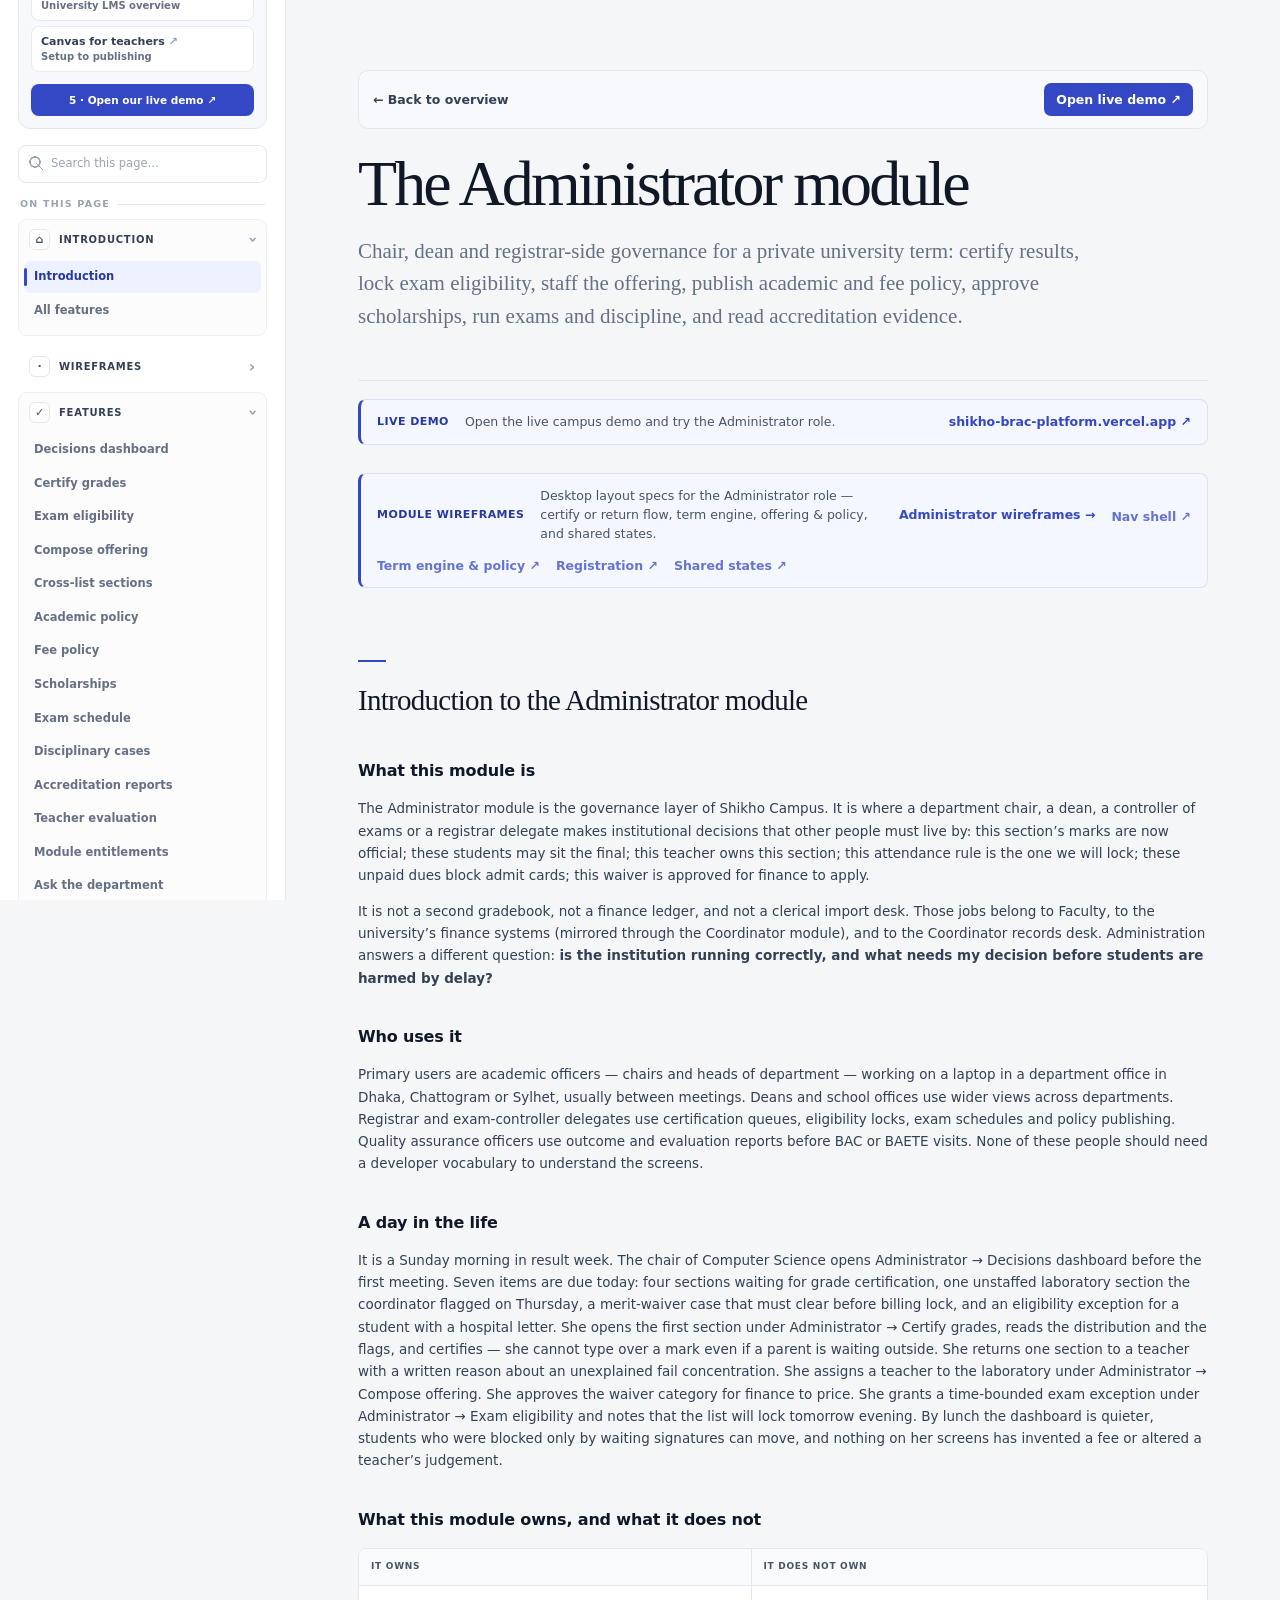
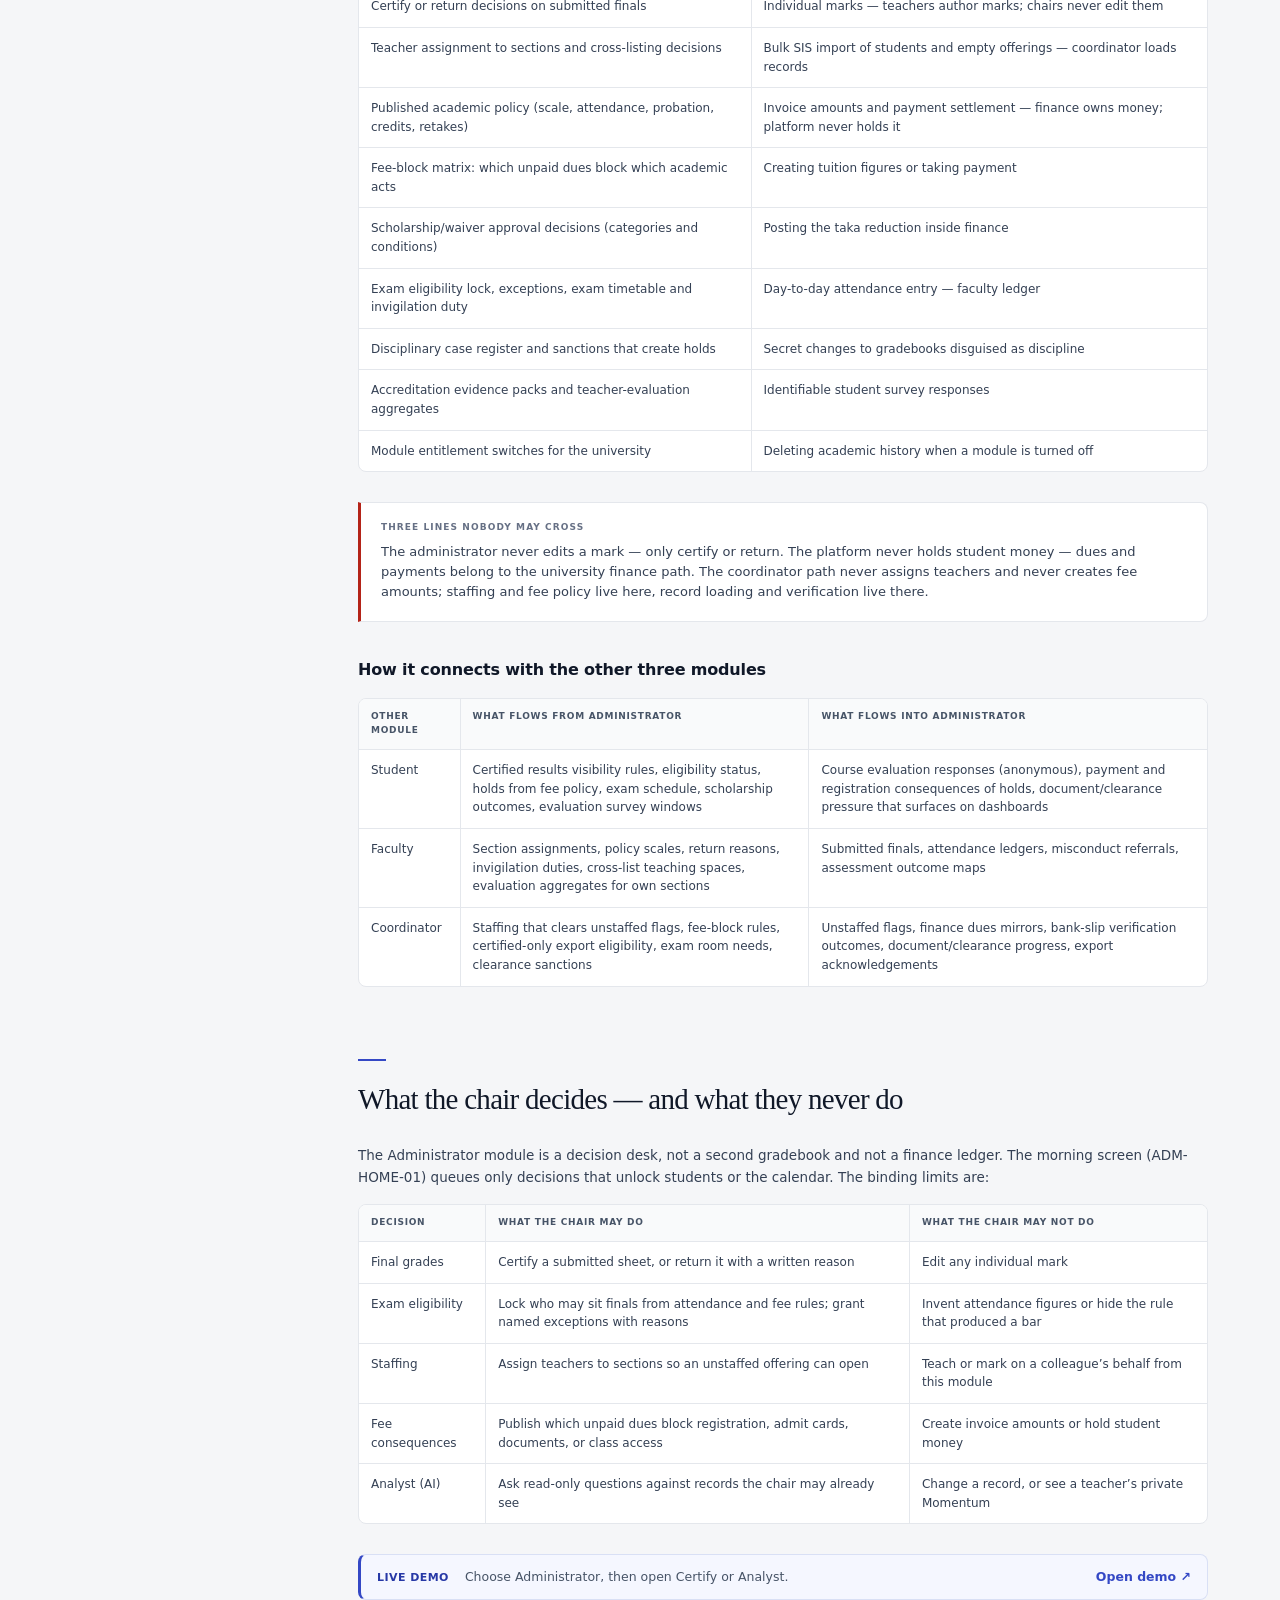
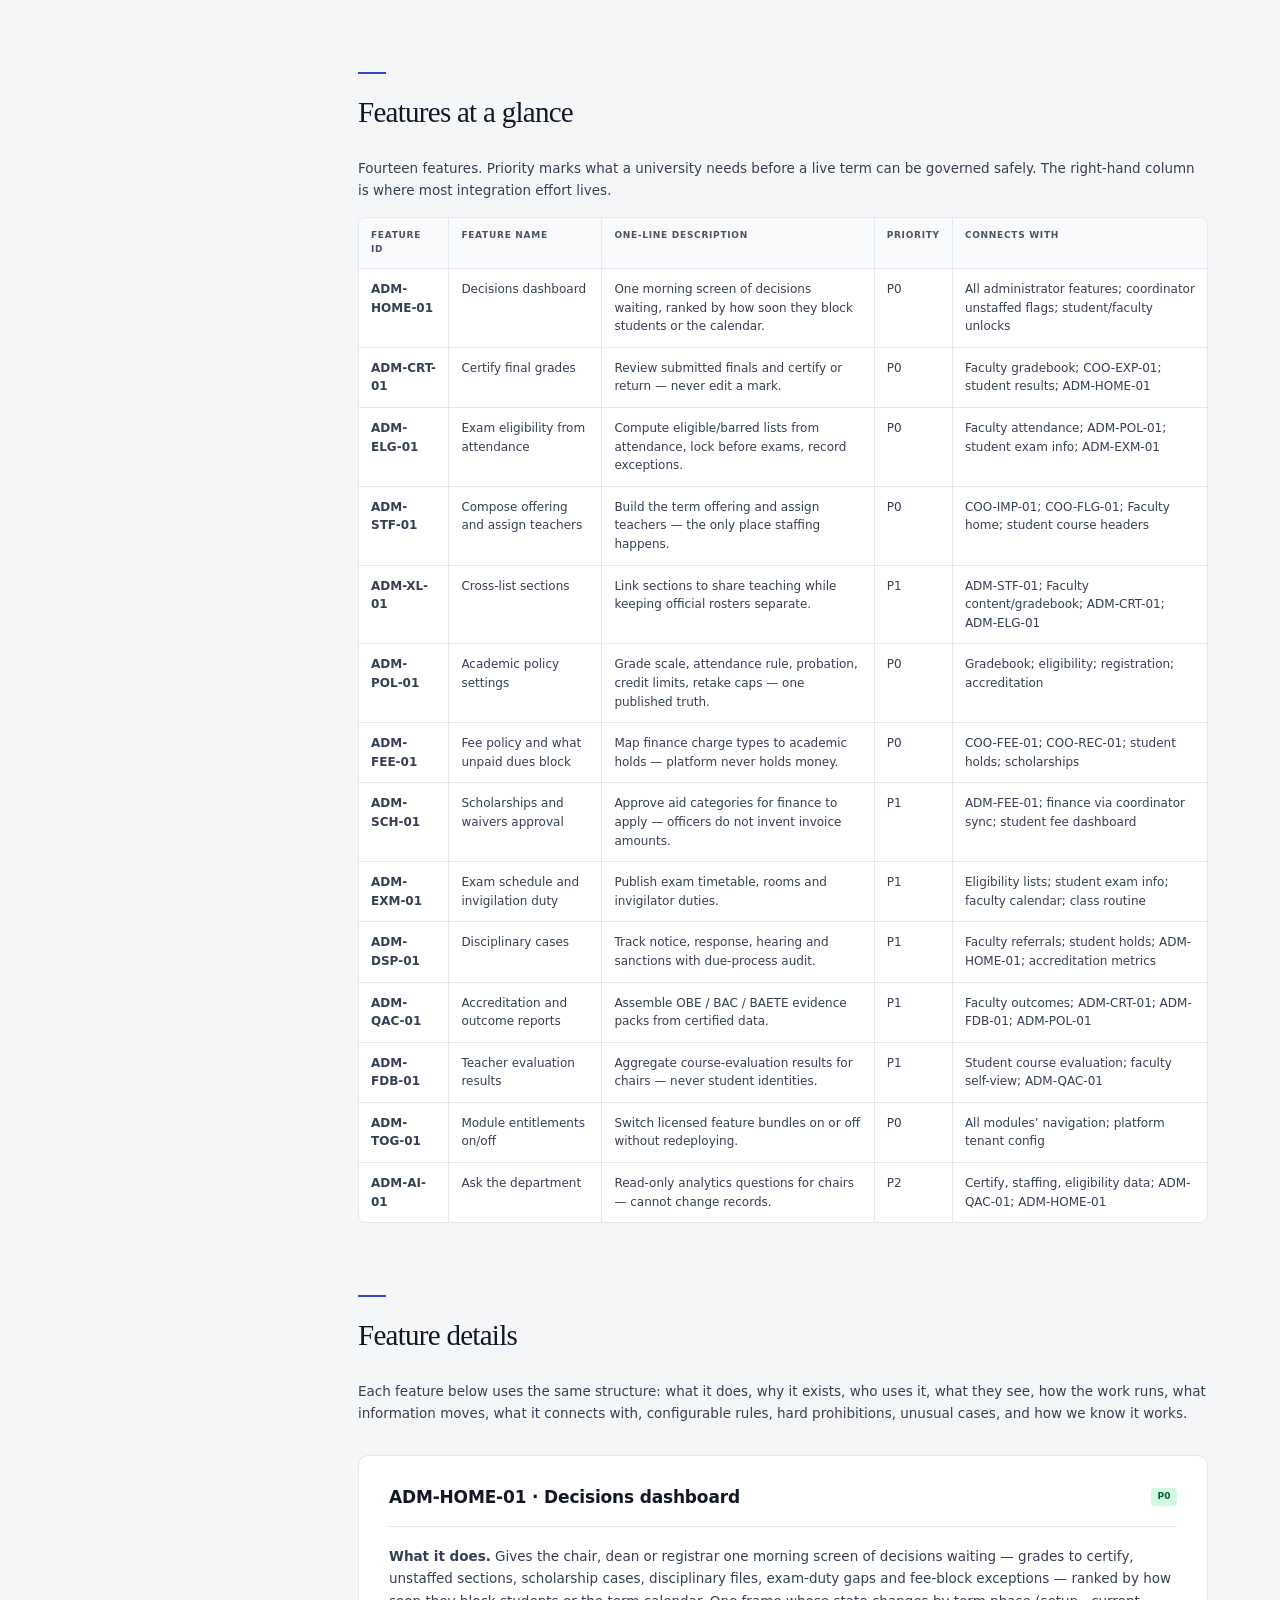
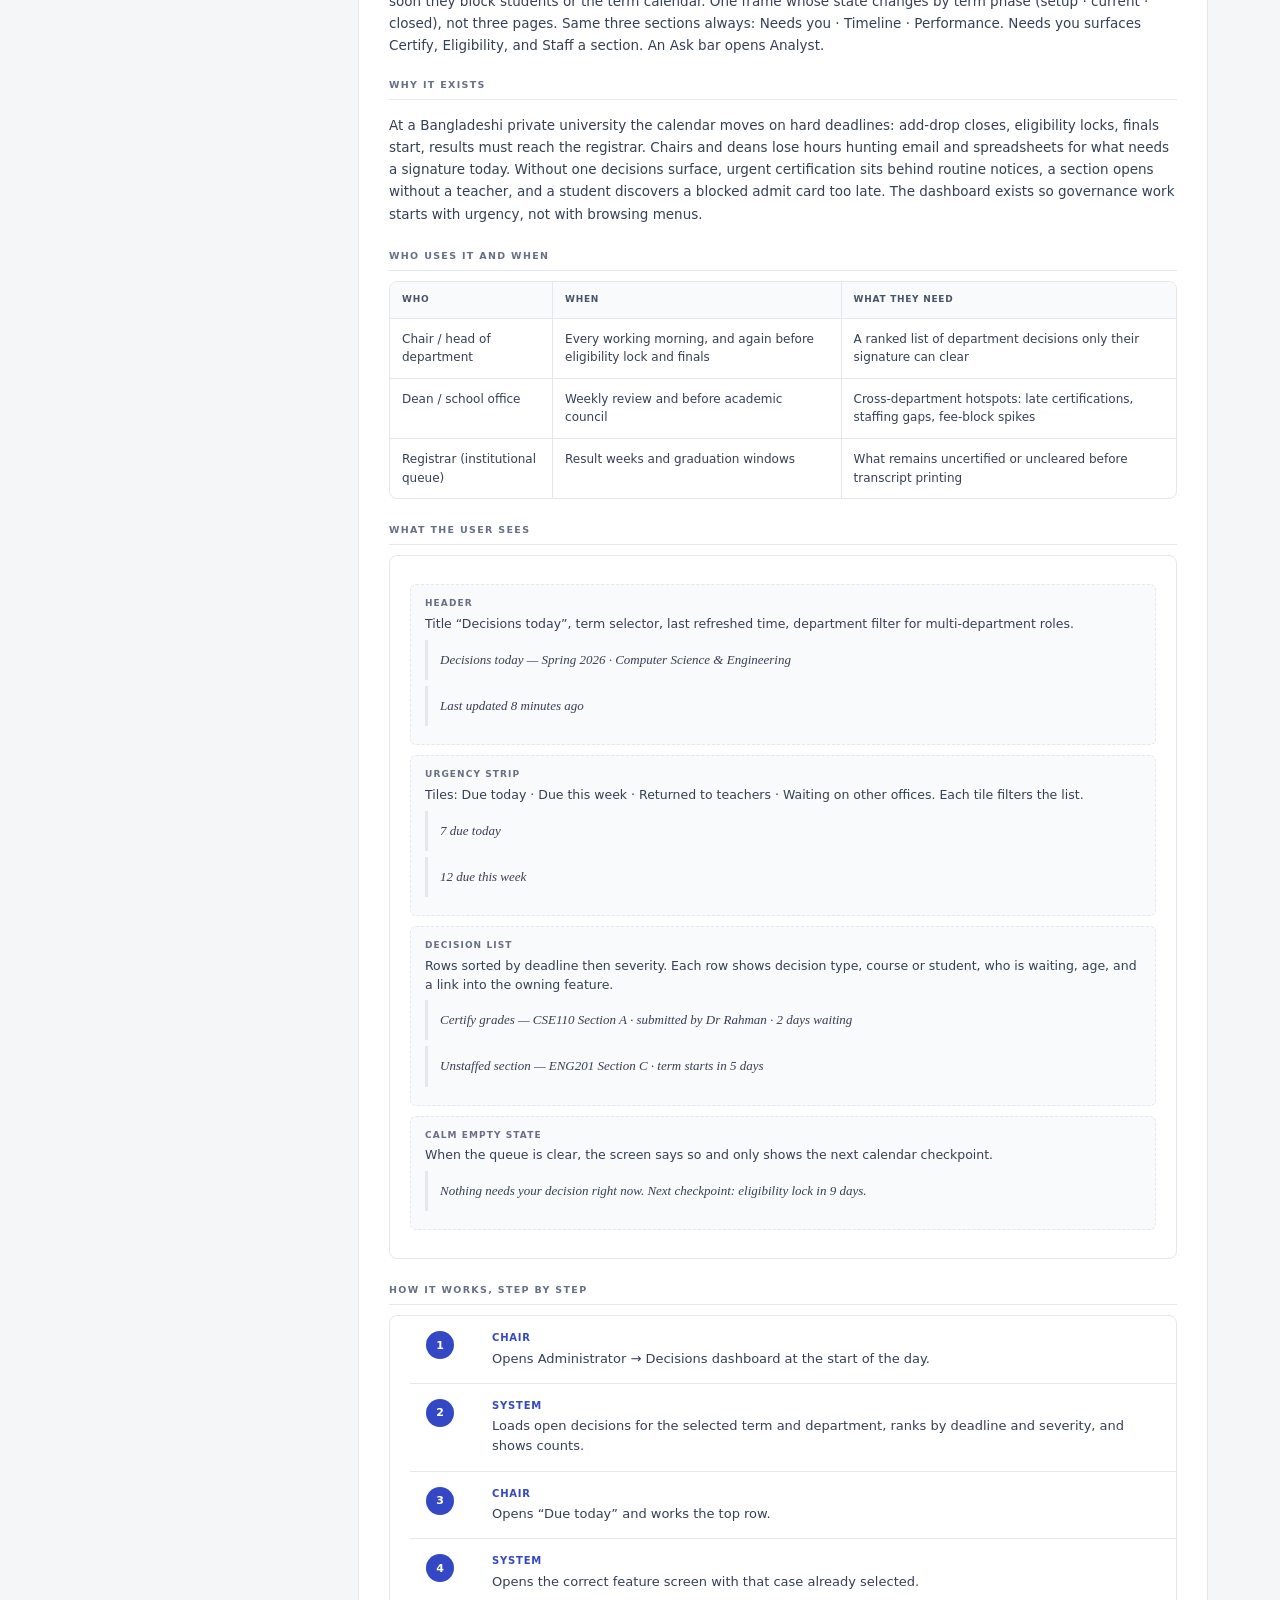
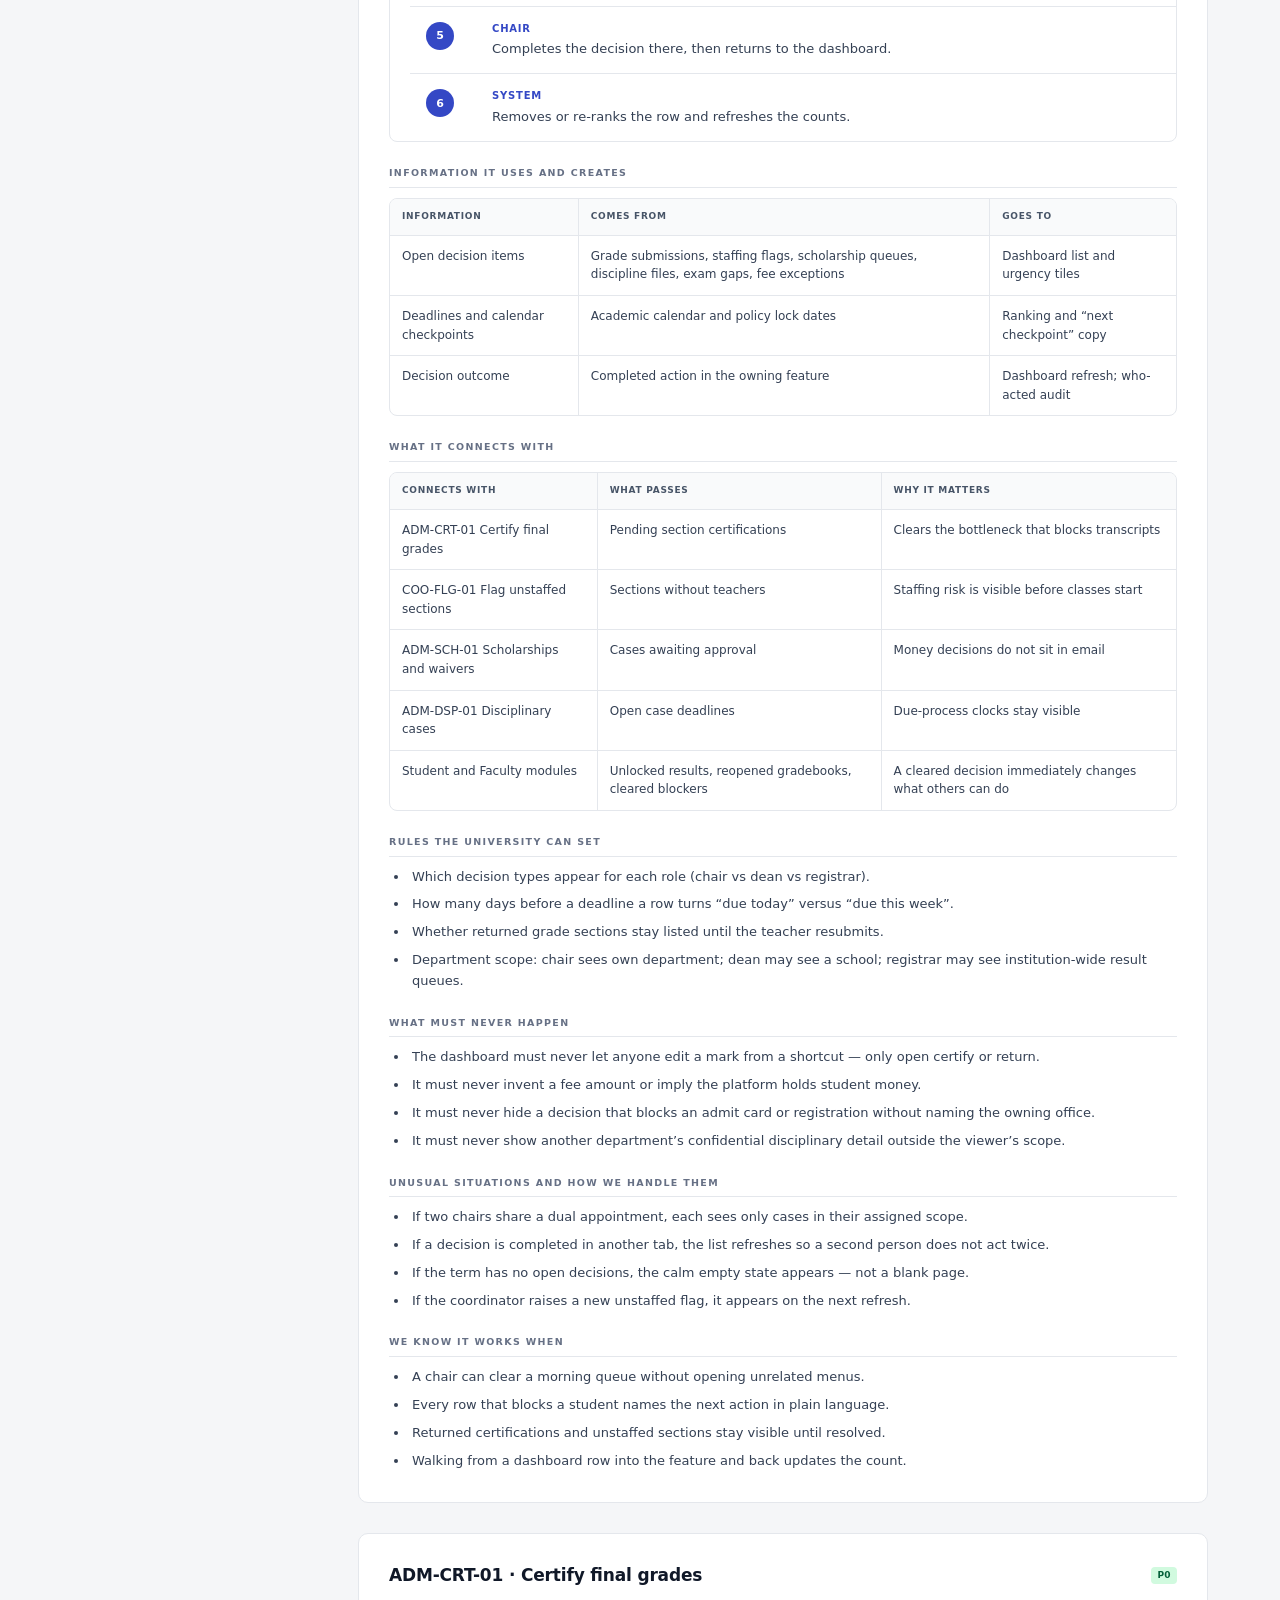
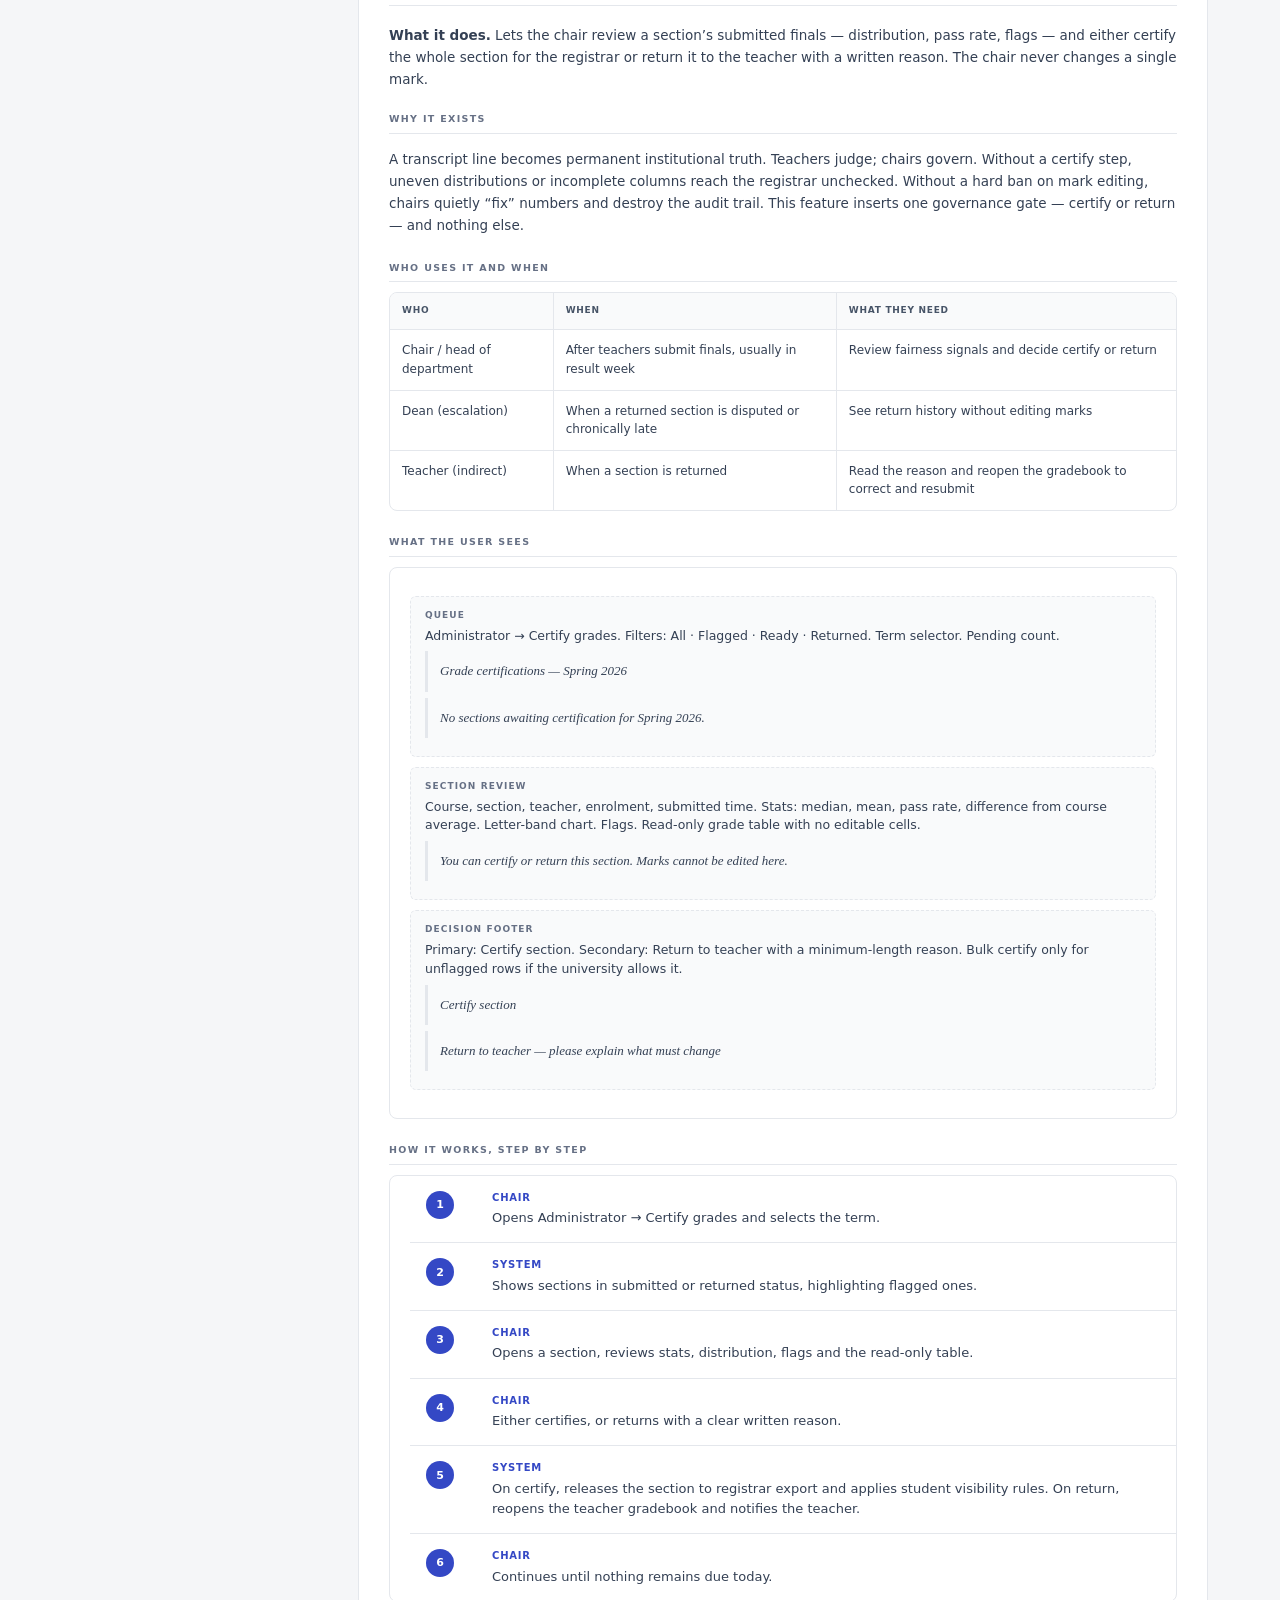
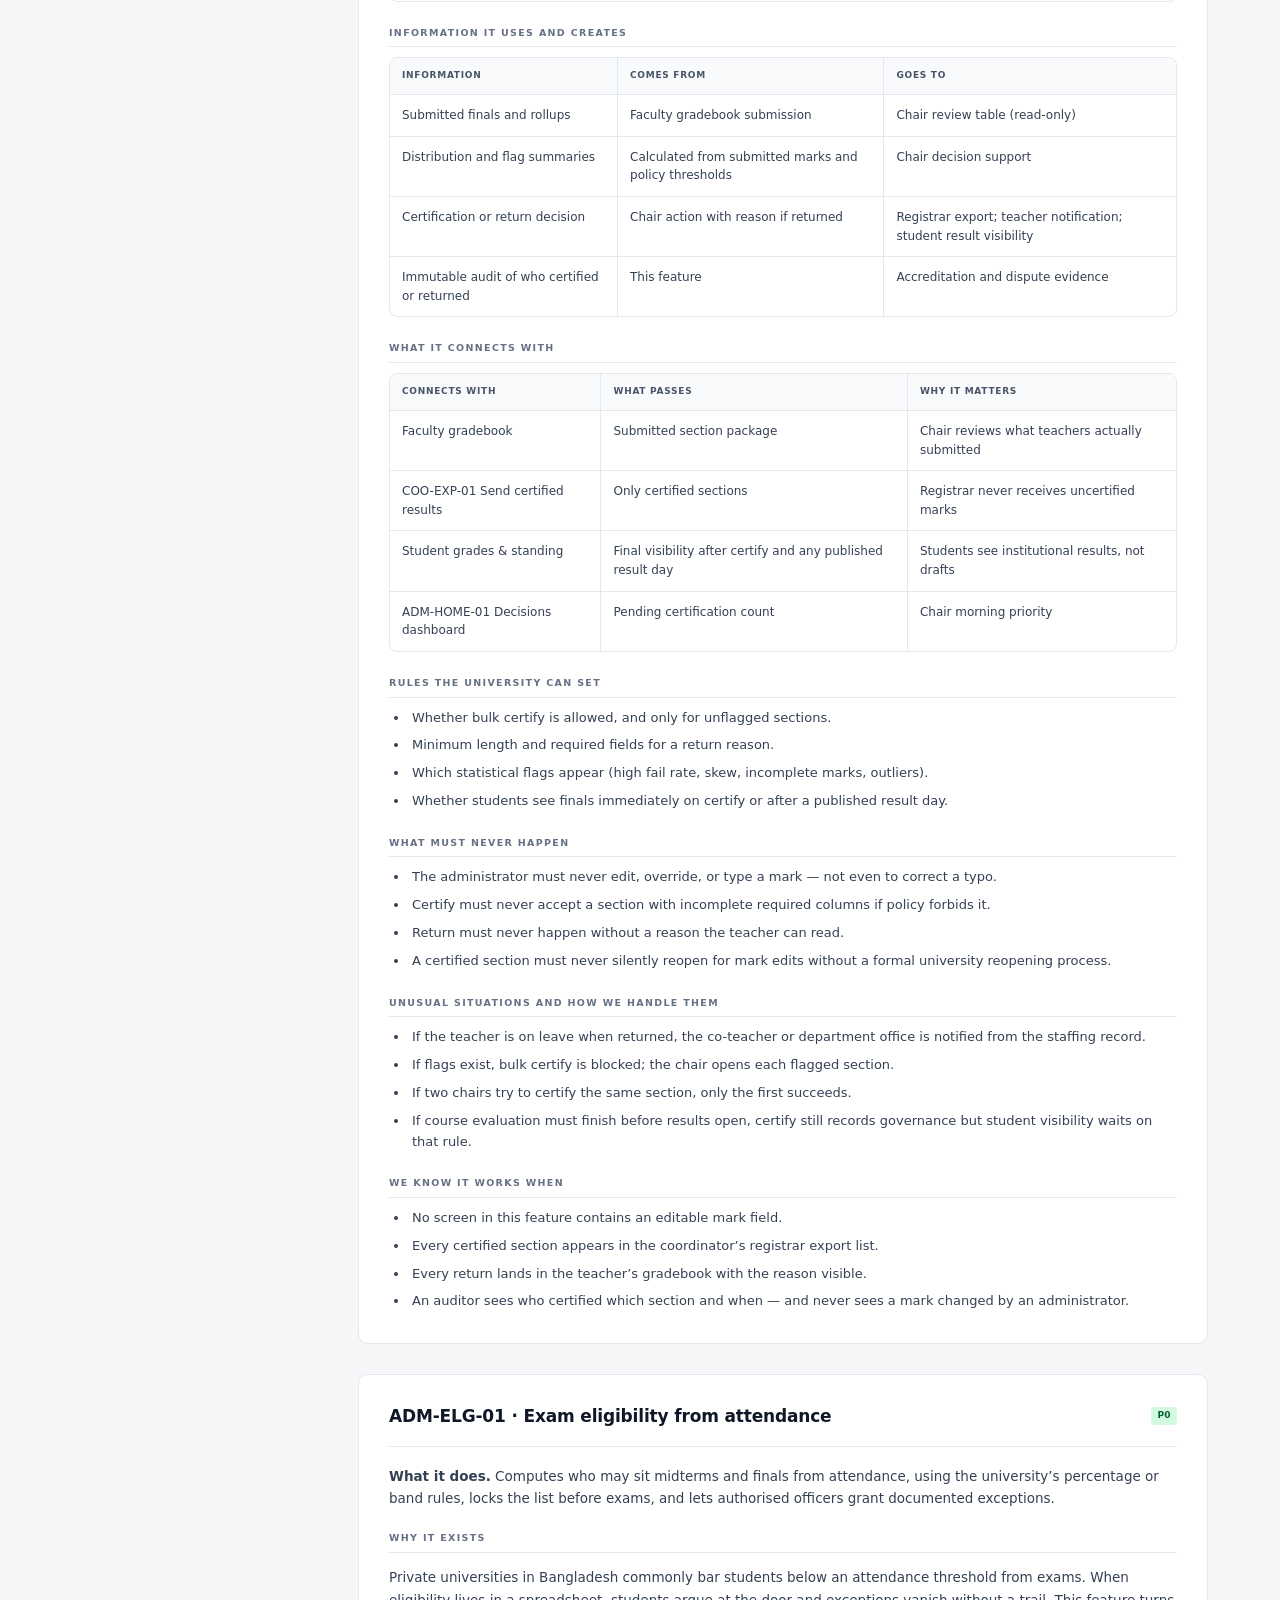
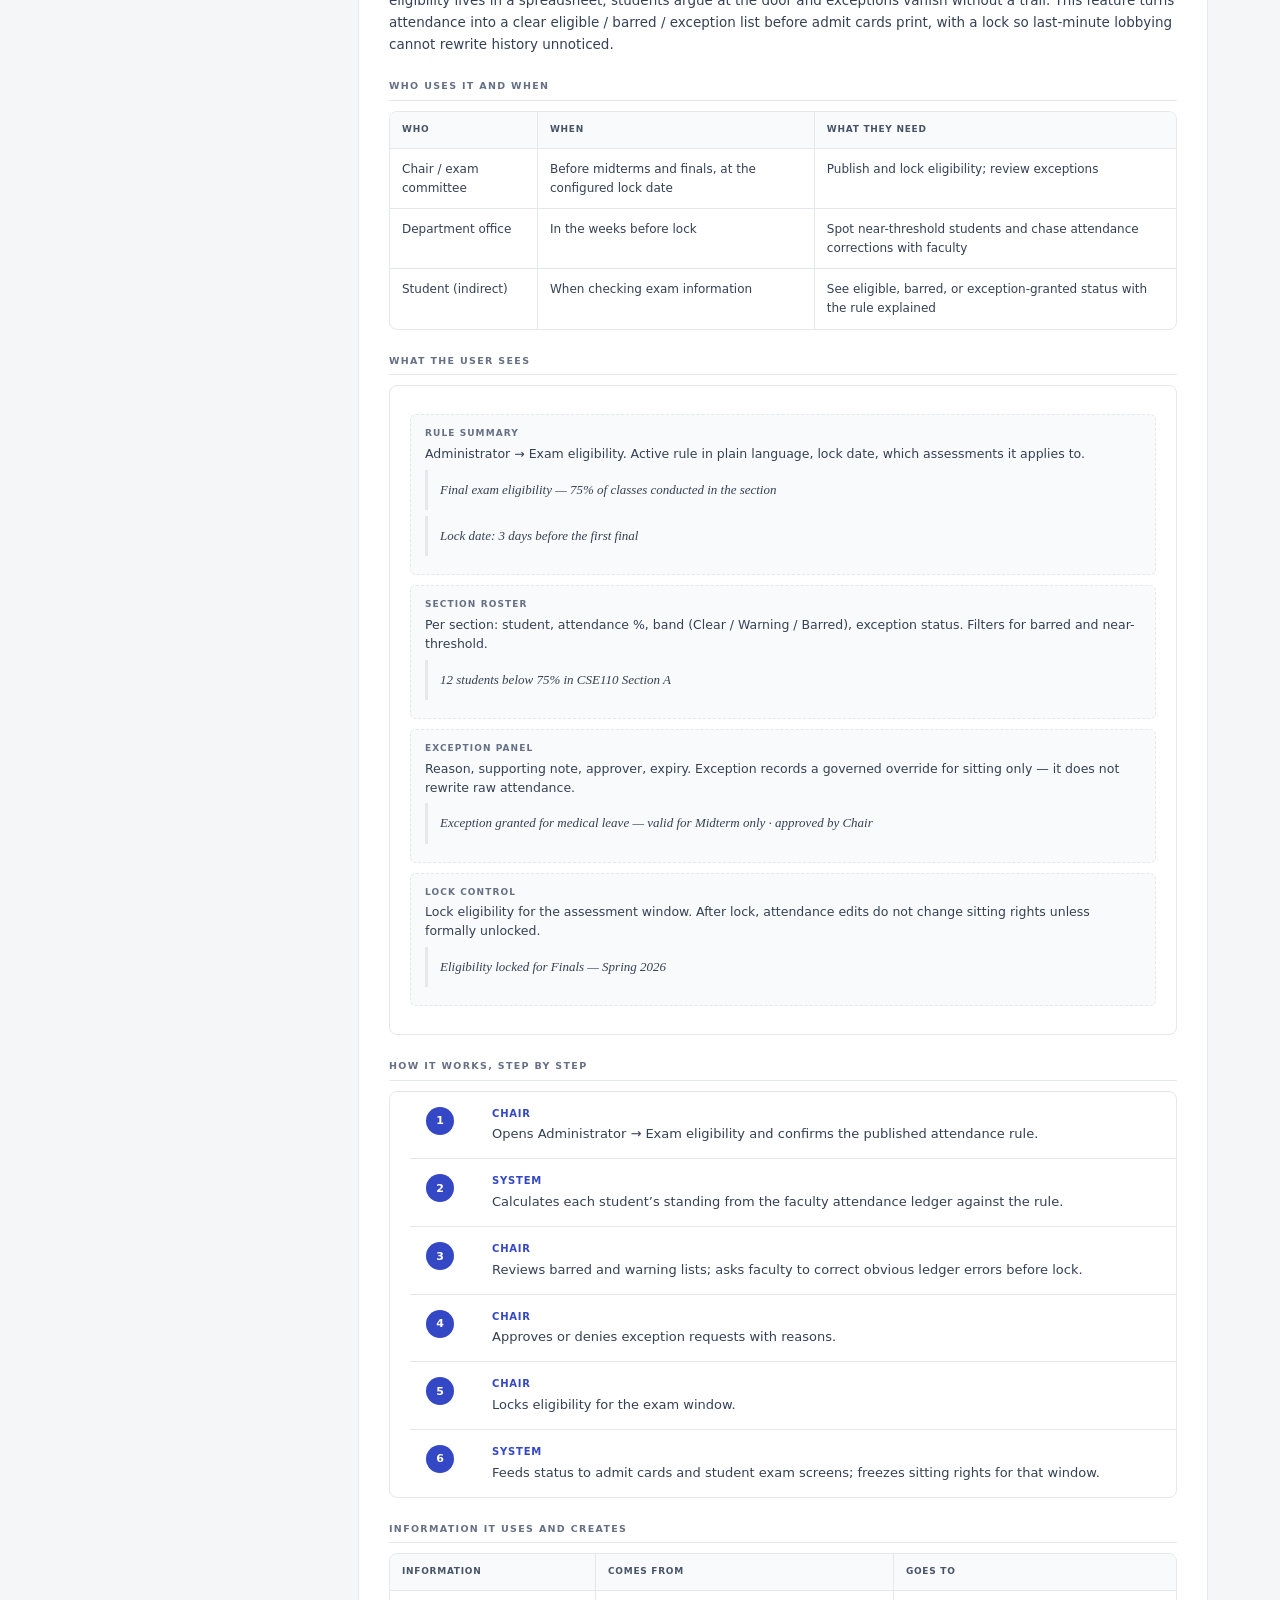
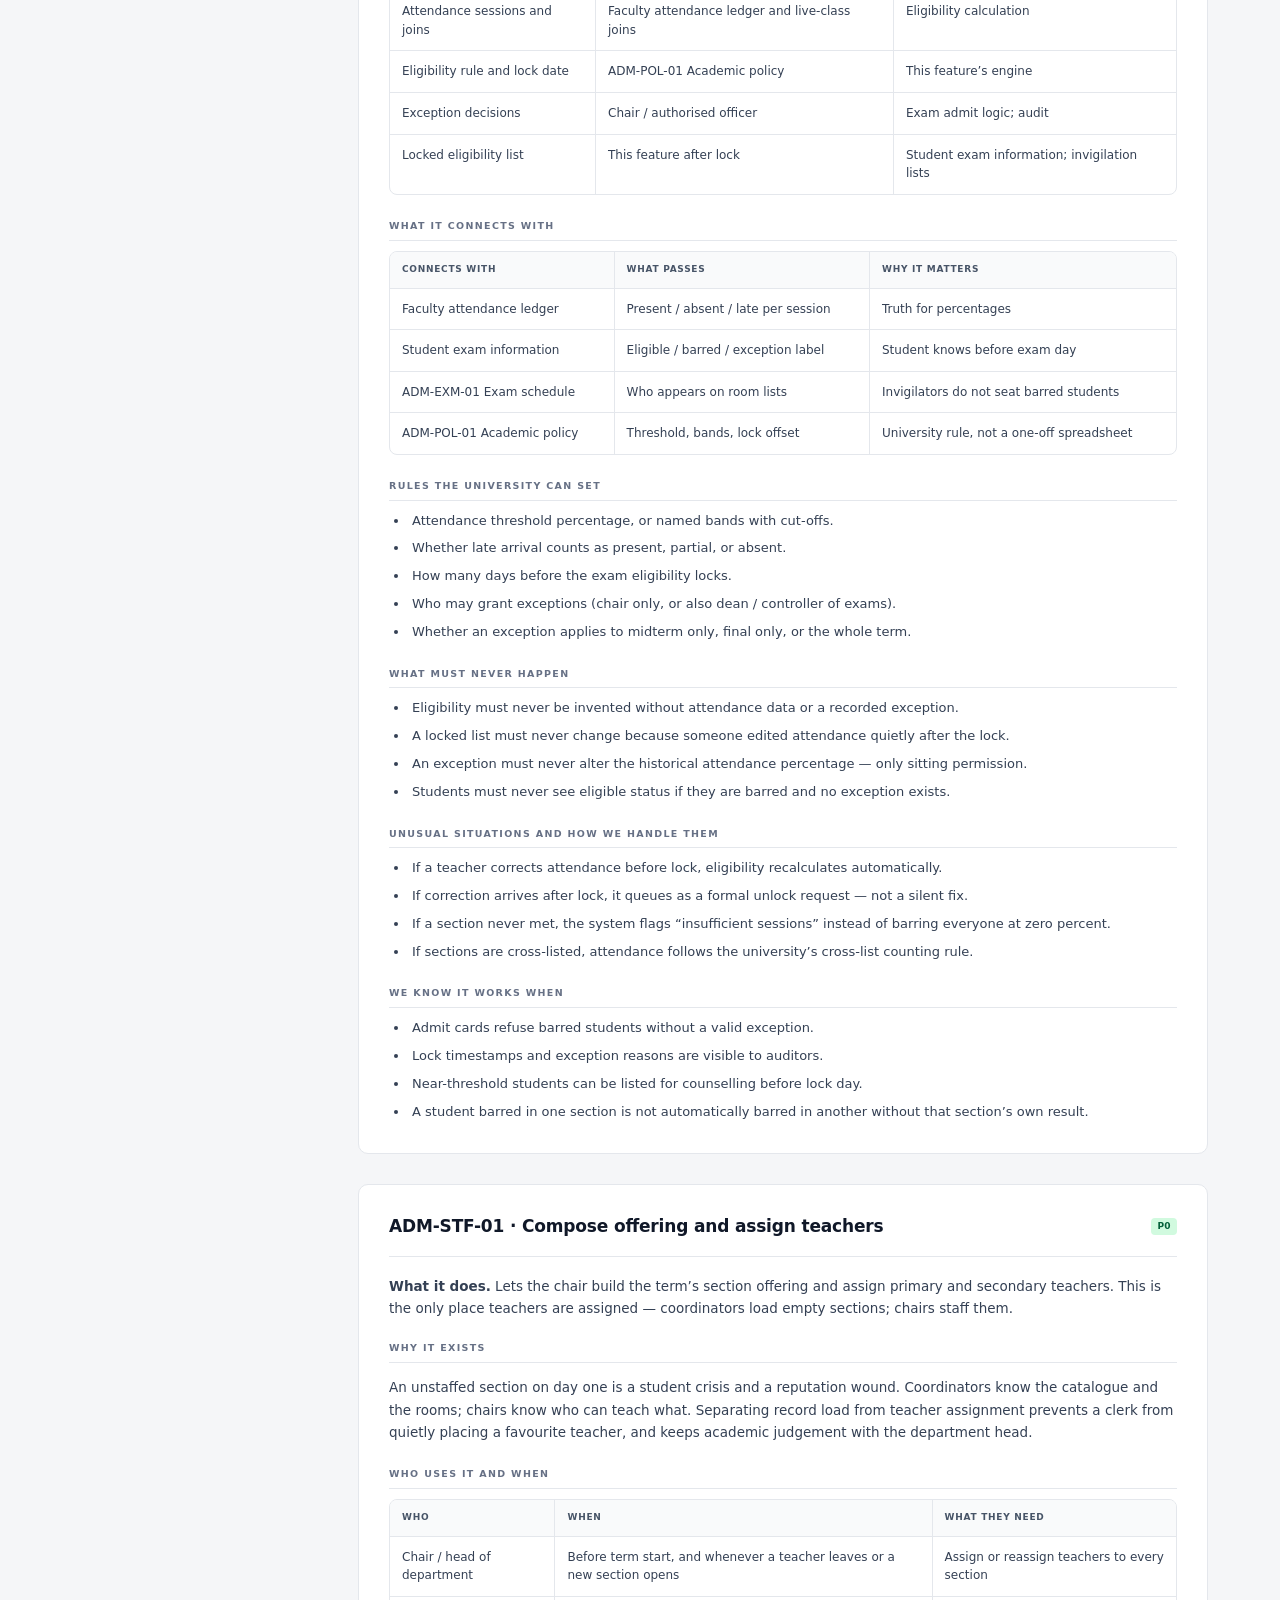
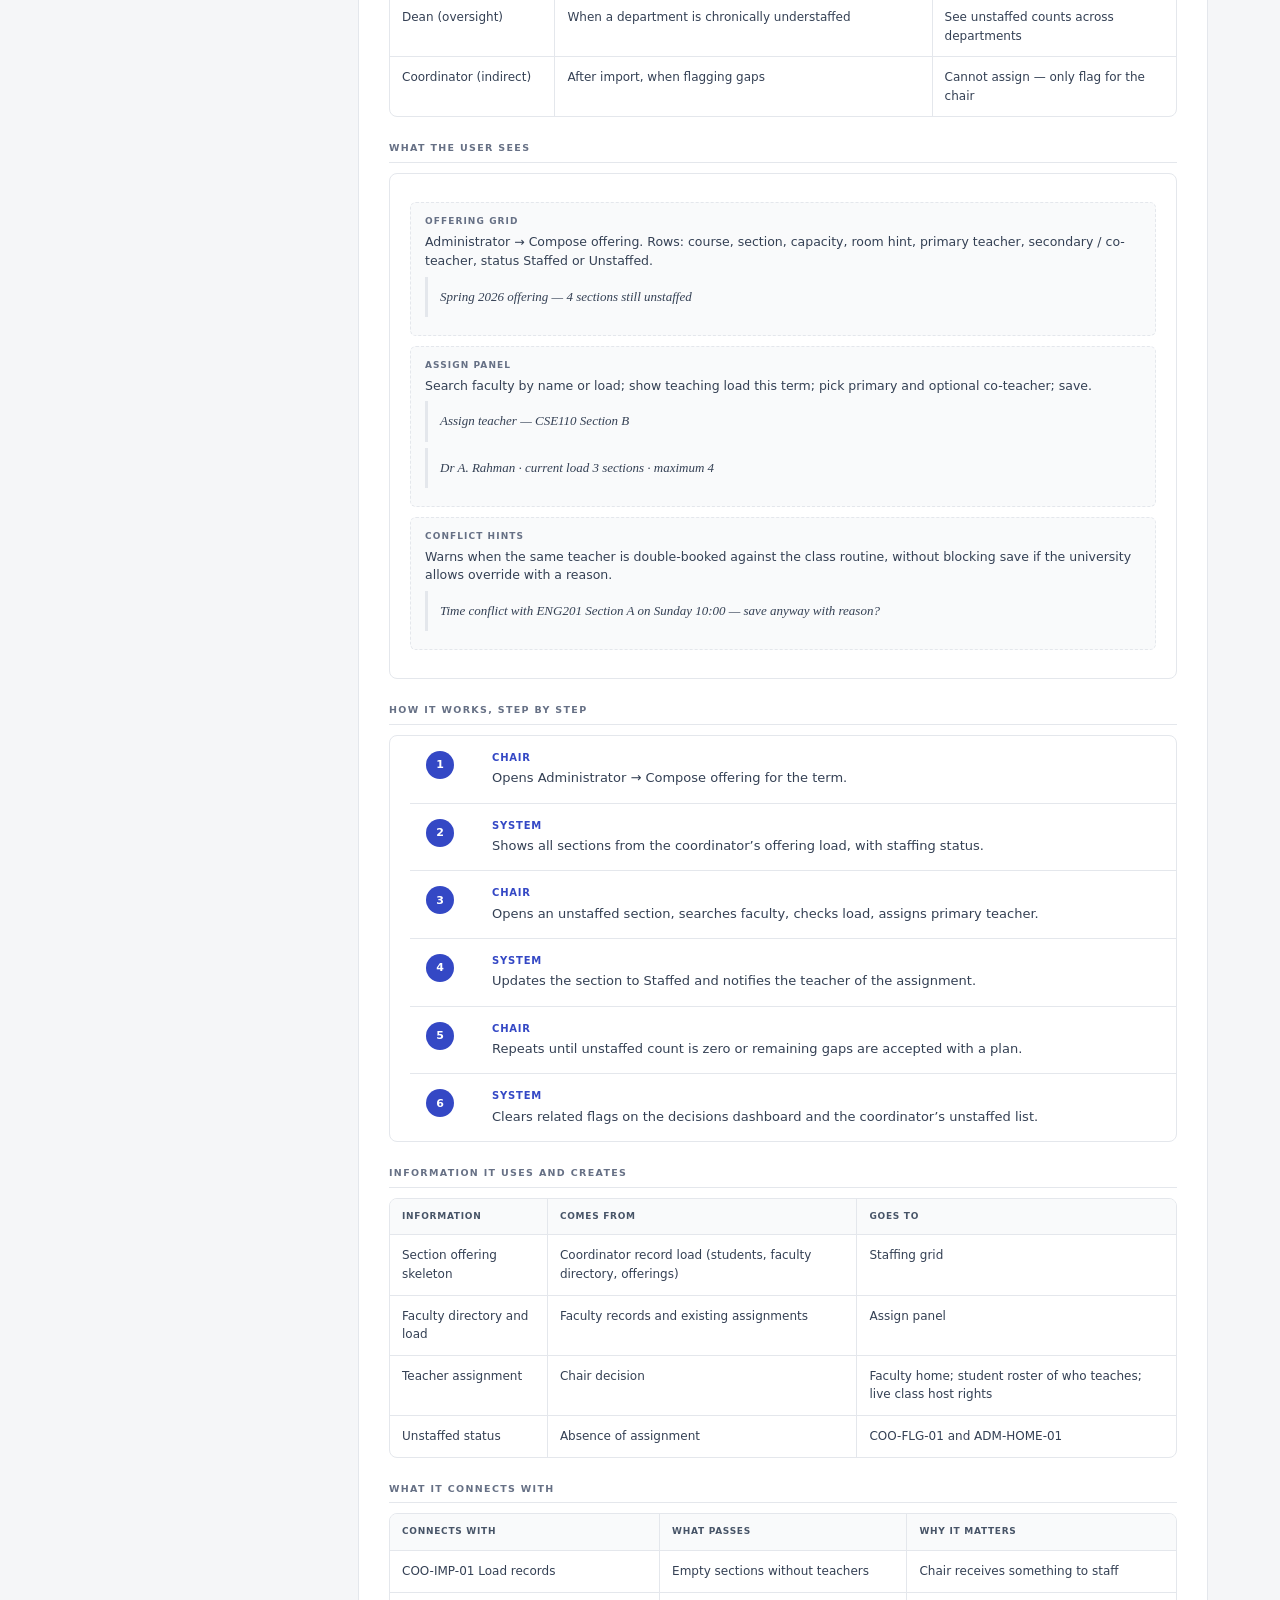
==== commit 6115dc6c: "Add wireframe handover pack to PRD - Unpack Claude Design wireframe bundle to prd-local/wireframes.h" ====
--- a/prd-local/admin.html
+++ b/prd-local/admin.html
@@ -19,6 +19,13 @@
   <div class="g">On this page</div>
   <a href="#introduction">Introduction</a>
   <a href="#features">All features</a>
+
+  <div class="g">Wireframes</div>
+  <a href="./wireframes.html#wf-admin">Administrator flow →</a>
+  <a href="./wireframes.html#wf-shell">Nav shell →</a>
+  <a href="./wireframes.html#wf-term">Term engine &amp; policy →</a>
+  <a href="./wireframes.html#wf-registration">Registration →</a>
+  <a href="./wireframes.html#wf-shared">Shared states →</a>
 
   <div class="g">Features</div>
   <a href="#ADM-HOME-01">Decisions dashboard</a>
@@ -37,6 +44,7 @@
   <a href="#ADM-AI-01">Ask the department</a>
 
   <div class="g">Go to</div>
+  <a href="./wireframes.html">Module wireframes</a>
   <a href="./ai.html">Shikho Campus AI</a>
   <a href="./university-activities.html">All university activities</a>
   <a href="./platform.html">How parts connect</a>
@@ -63,6 +71,15 @@
   <strong>Live demo</strong>
   <span>Open the live campus demo and try the Administrator role.</span>
   <a href="https://shikho-brac-platform.vercel.app/" target="_blank" rel="noopener">shikho-brac-platform.vercel.app ↗</a>
+</aside>
+<aside class="demo-strip">
+  <strong>Module wireframes</strong>
+  <span>Desktop layout specs for the Administrator role — certify or return flow, term engine, offering &amp; policy, and shared states.</span>
+  <a href="./wireframes.html#wf-admin">Administrator wireframes →</a>
+  <a href="./wireframes.html#wf-shell" style="margin-top:4px;opacity:.75">Nav shell ↗</a>
+  <a href="./wireframes.html#wf-term" style="margin-top:4px;opacity:.75">Term engine &amp; policy ↗</a>
+  <a href="./wireframes.html#wf-registration" style="margin-top:4px;opacity:.75">Registration ↗</a>
+  <a href="./wireframes.html#wf-shared" style="margin-top:4px;opacity:.75">Shared states ↗</a>
 </aside>
 
 
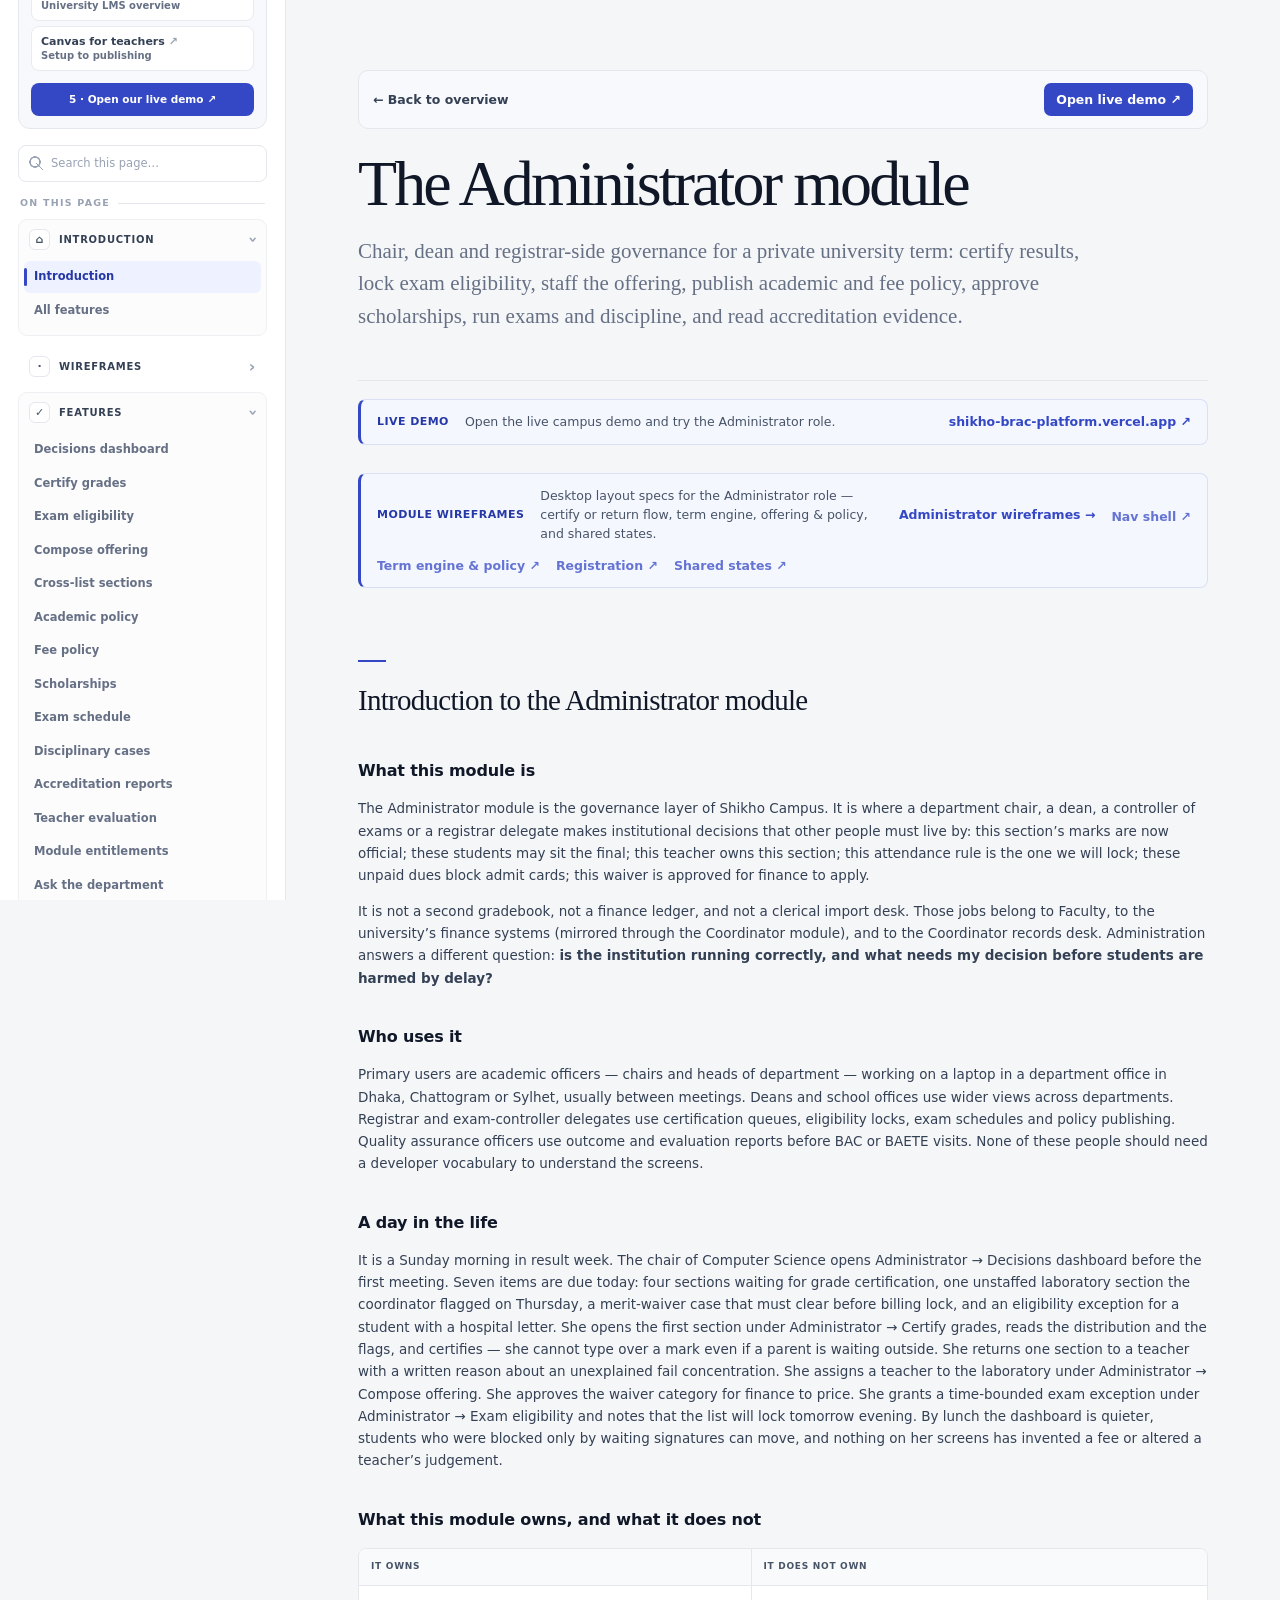
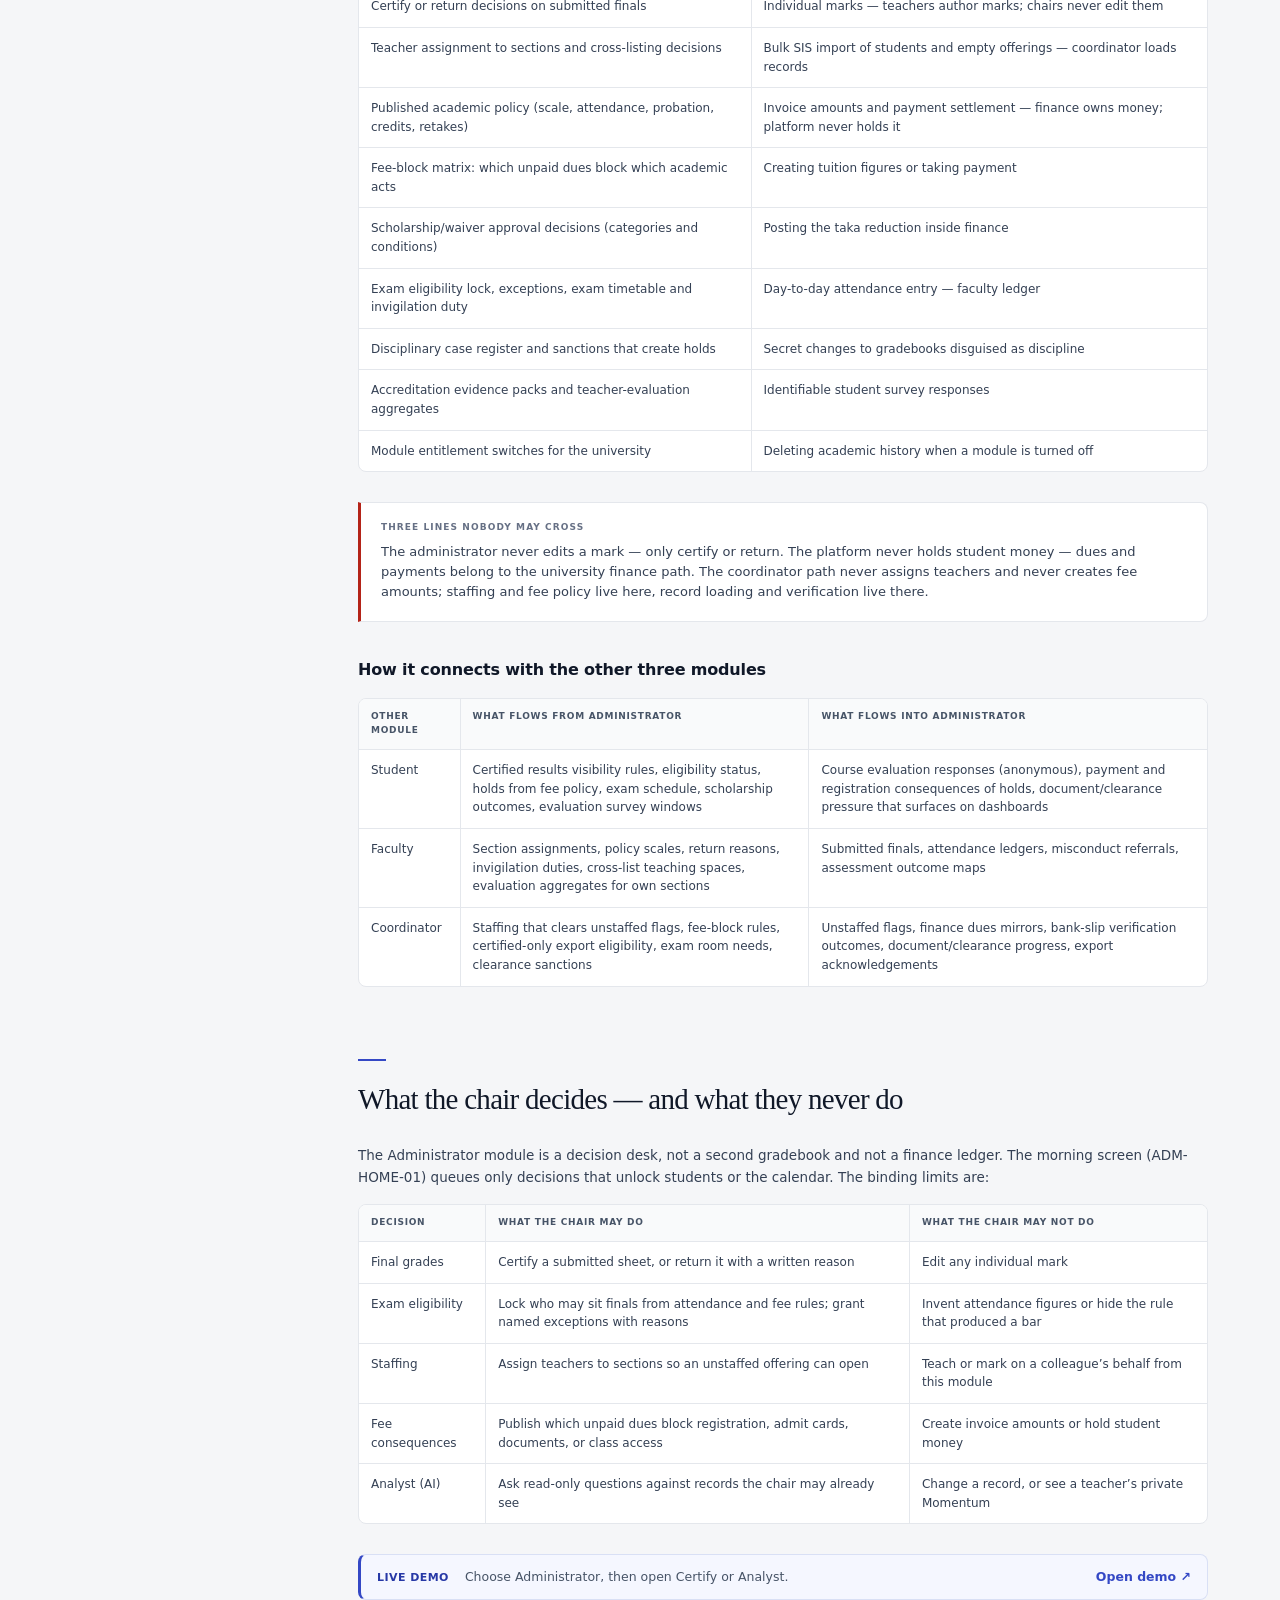
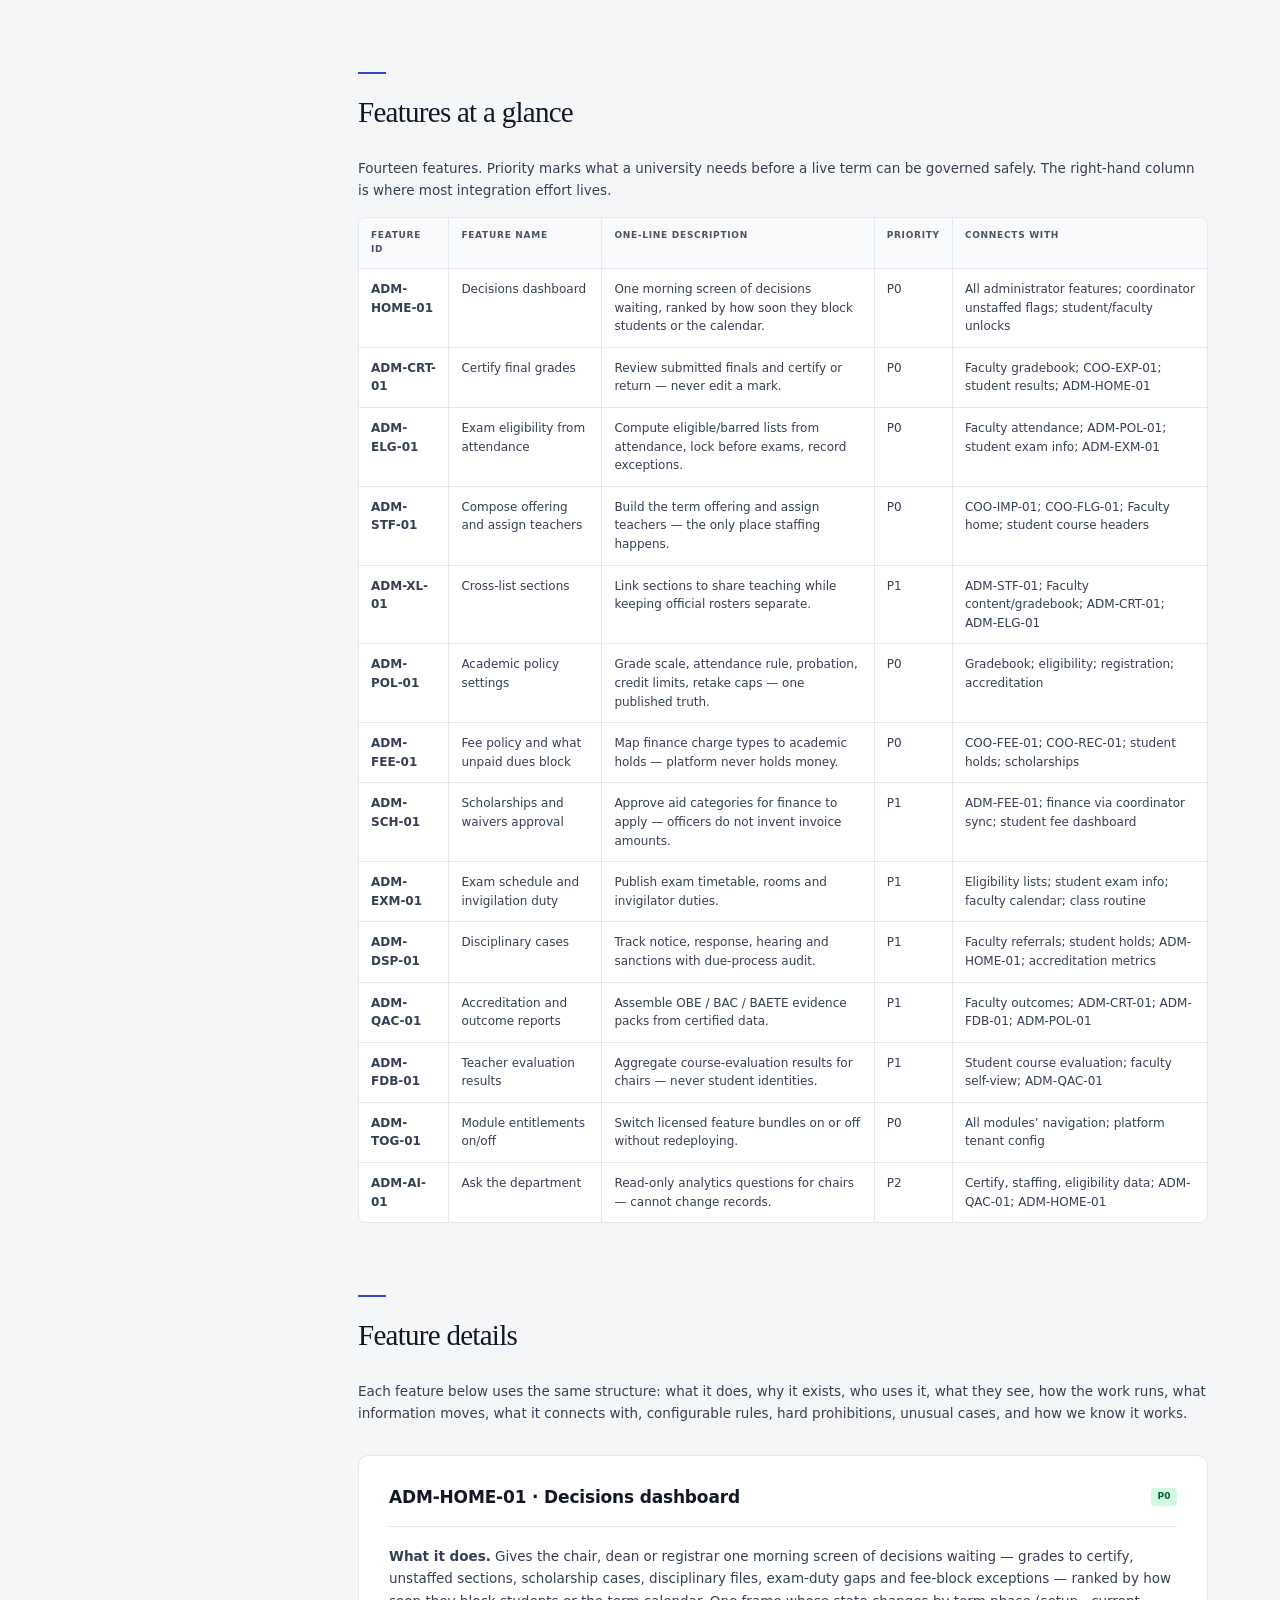
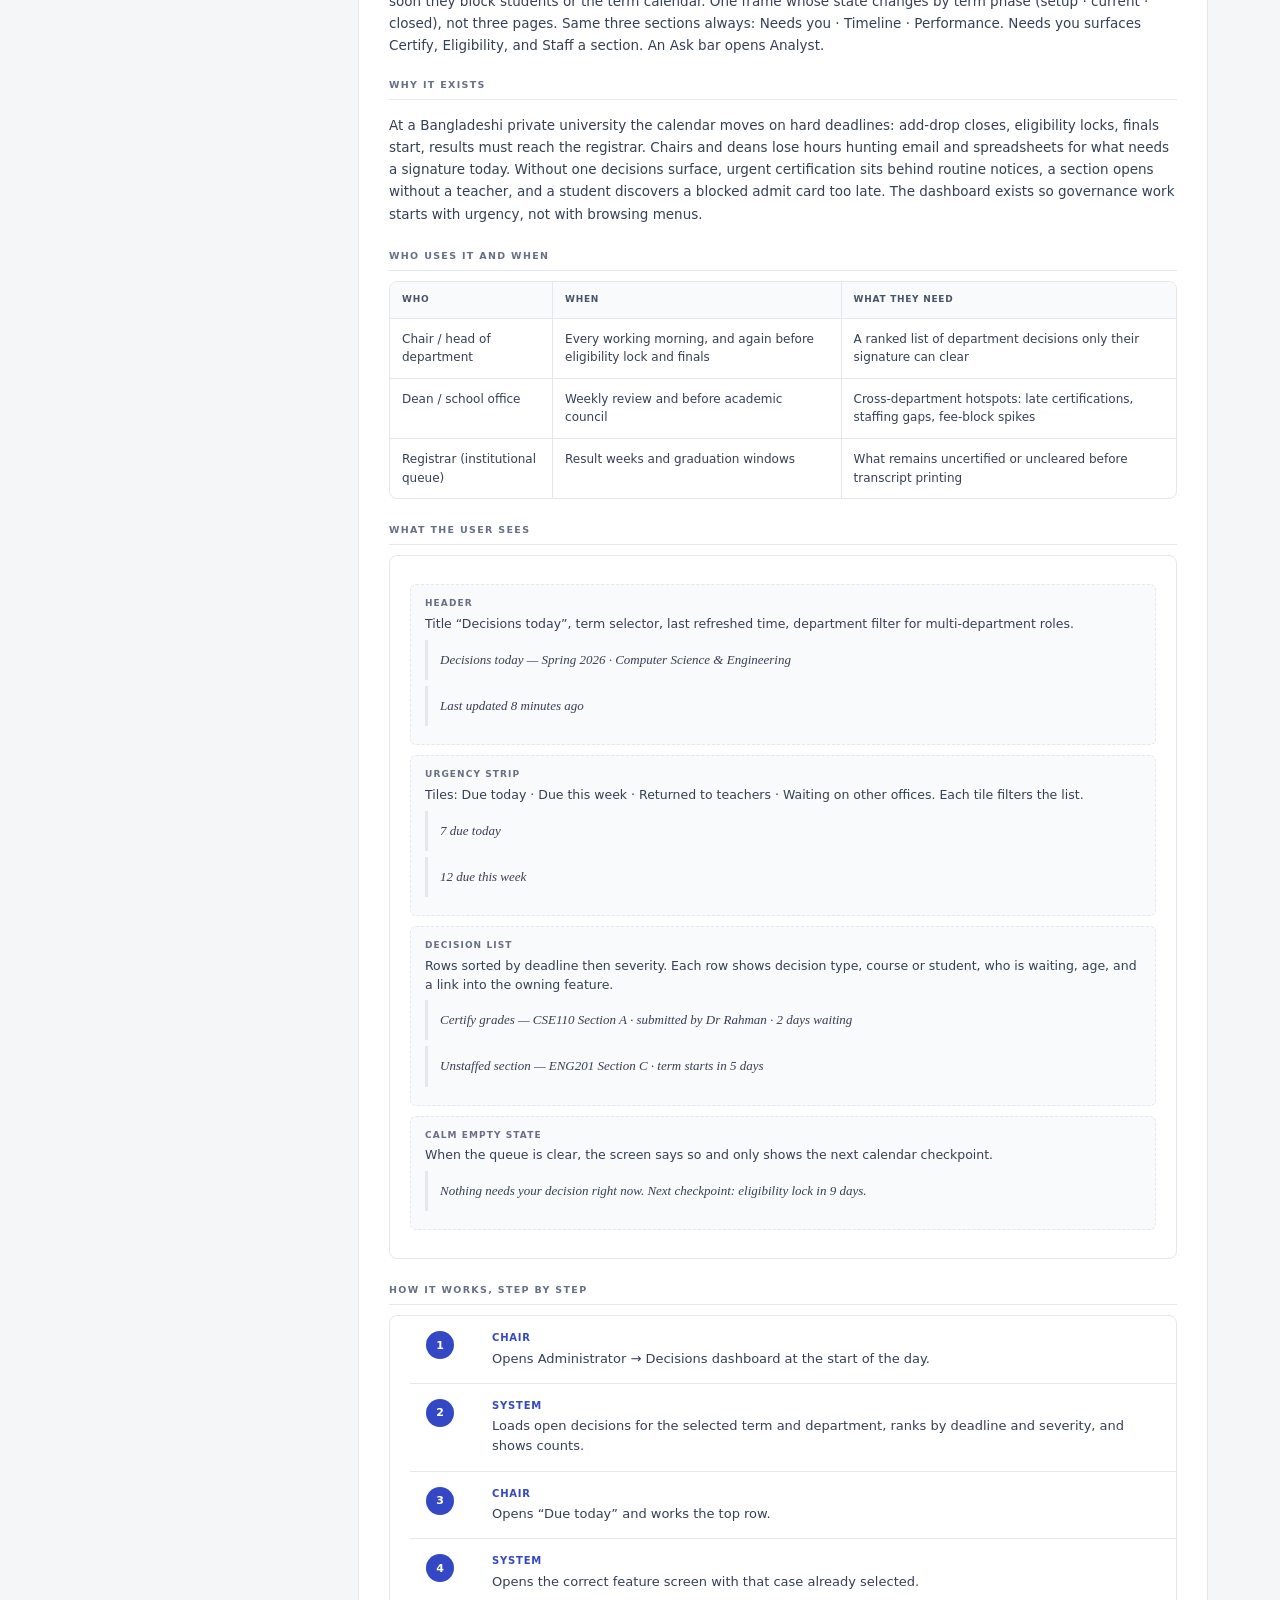
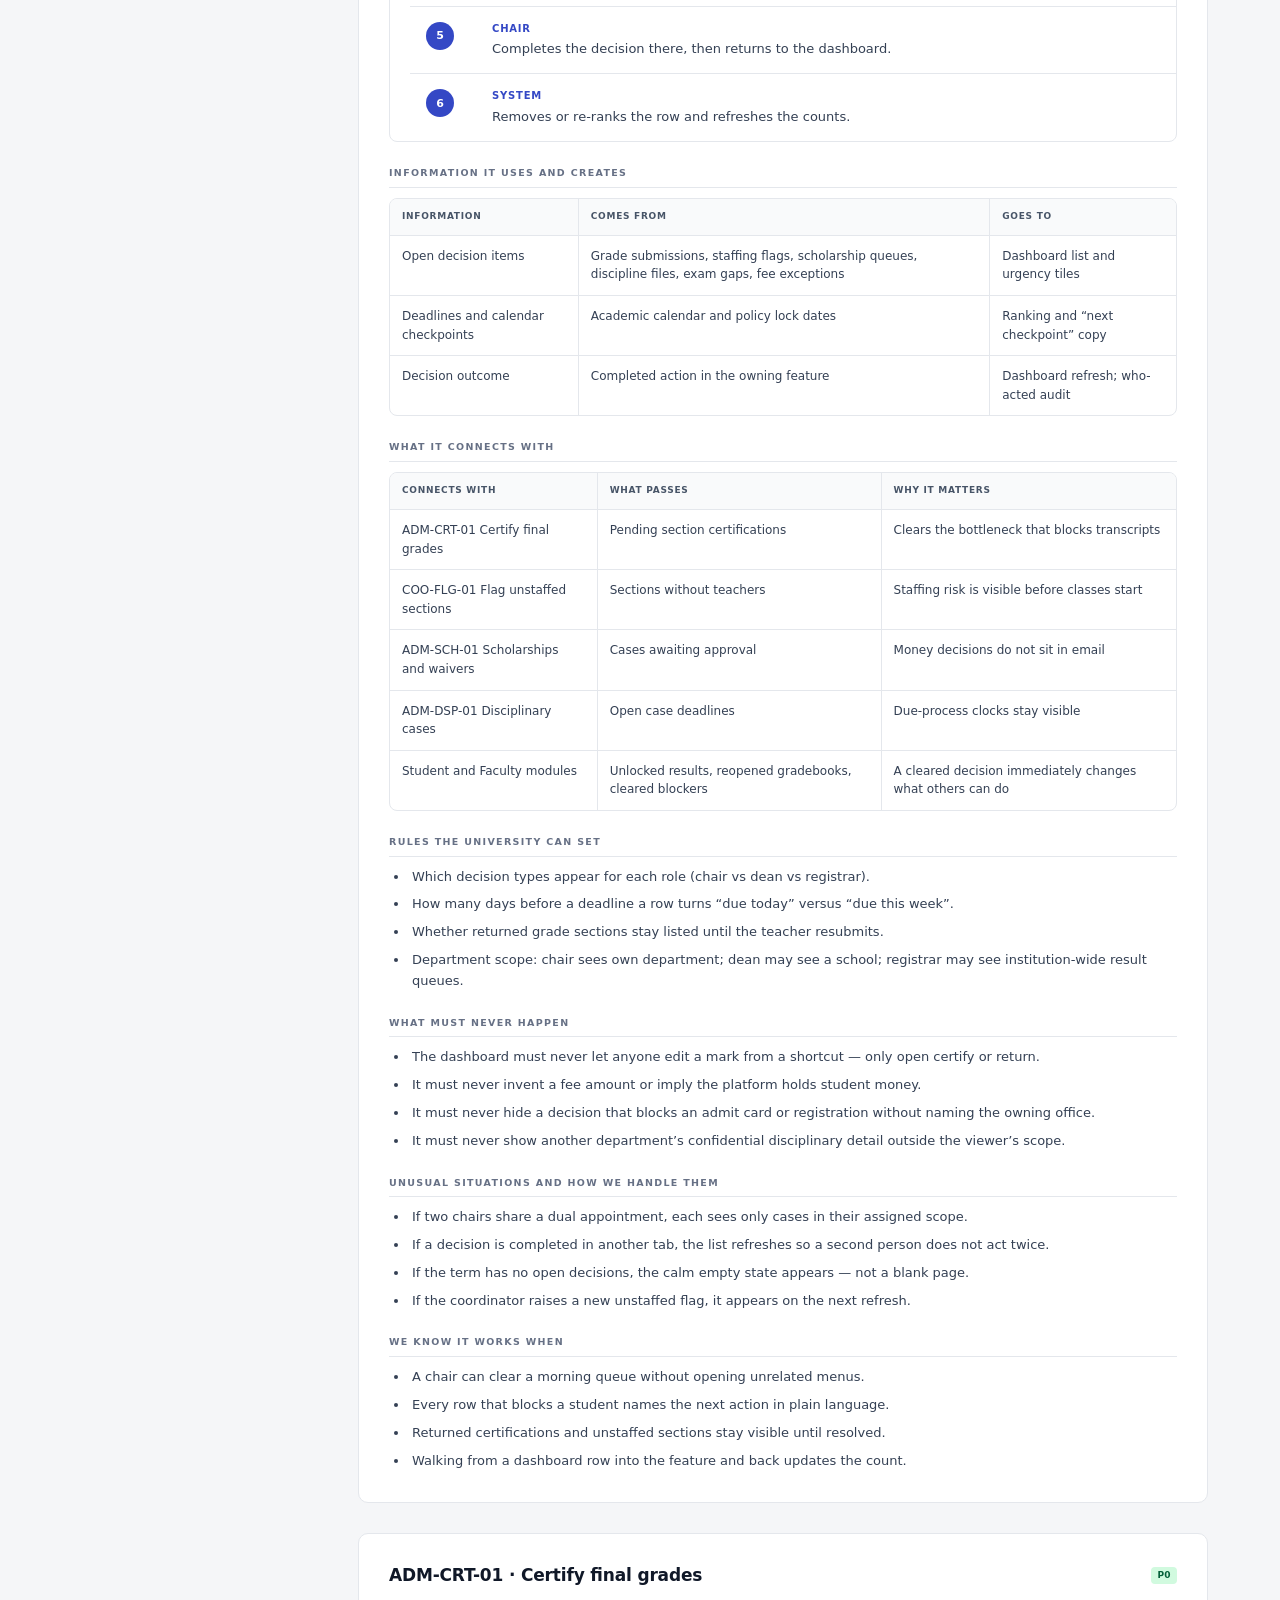
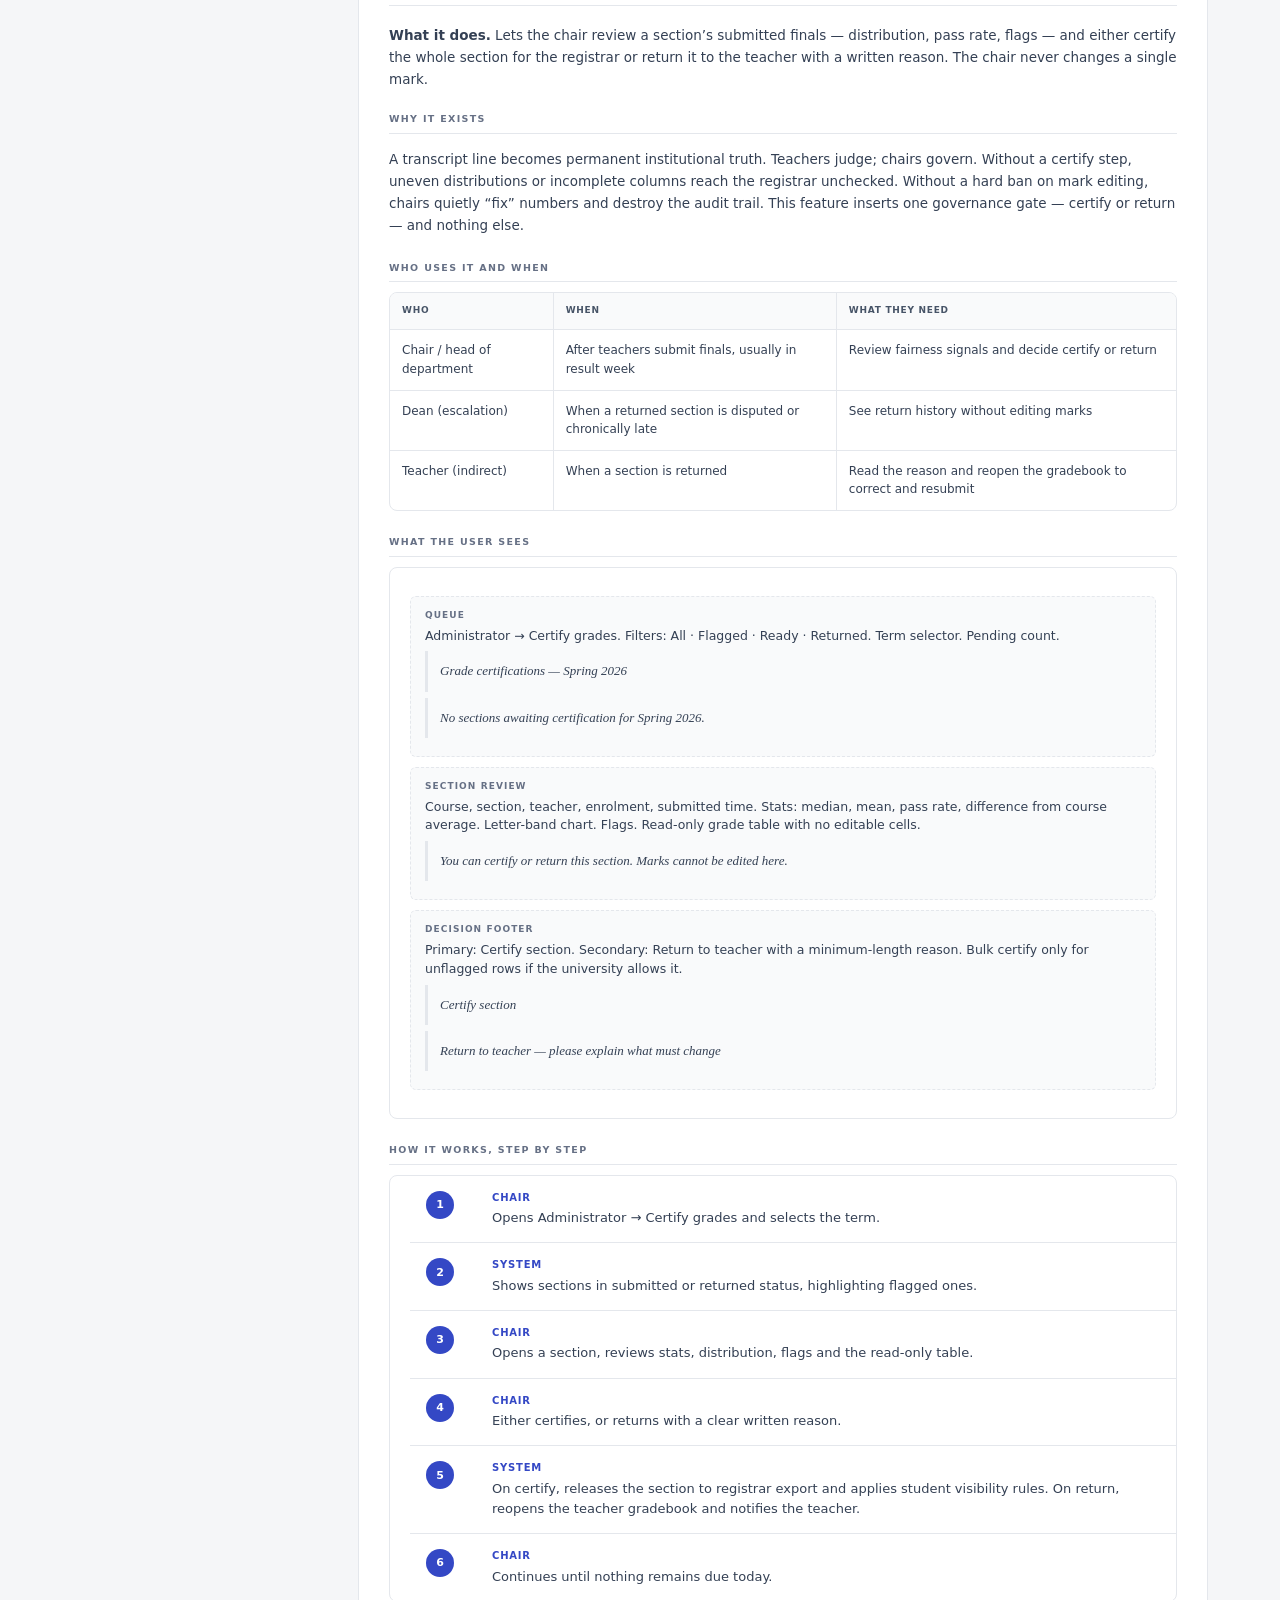
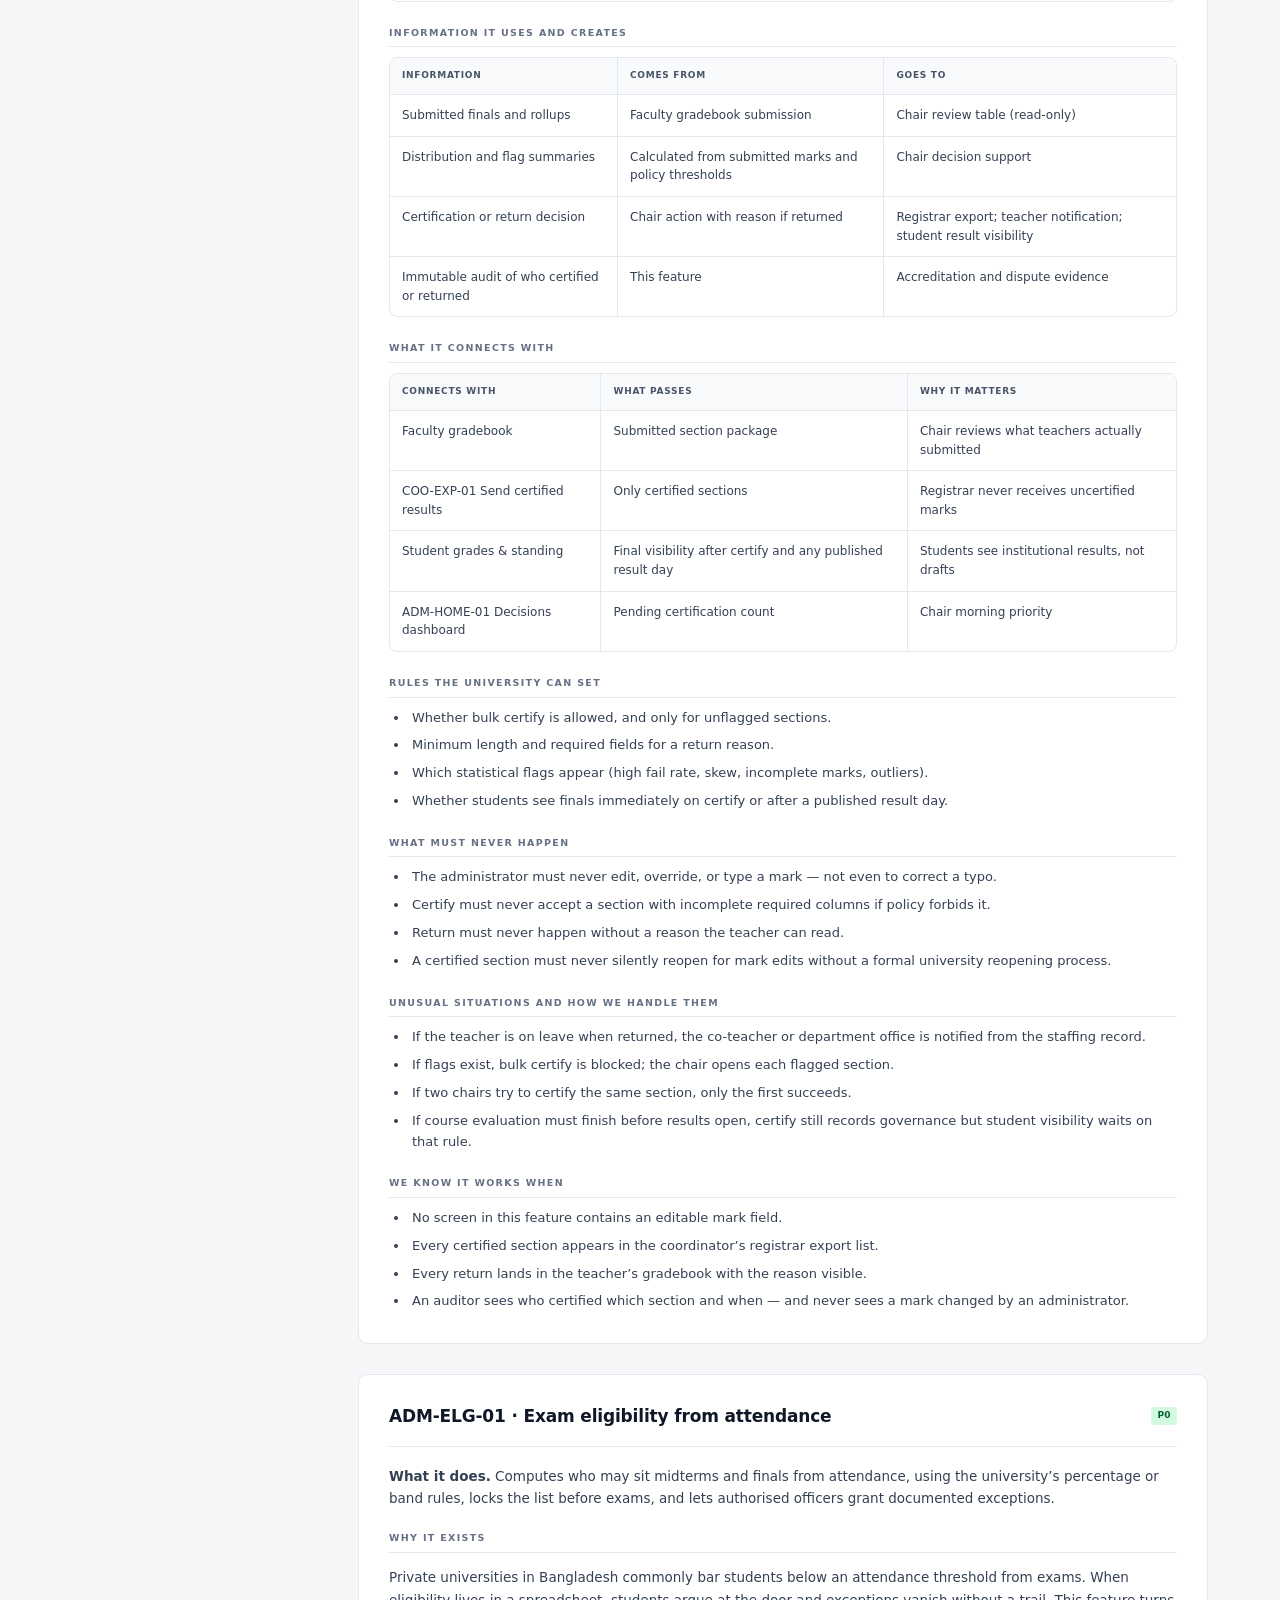
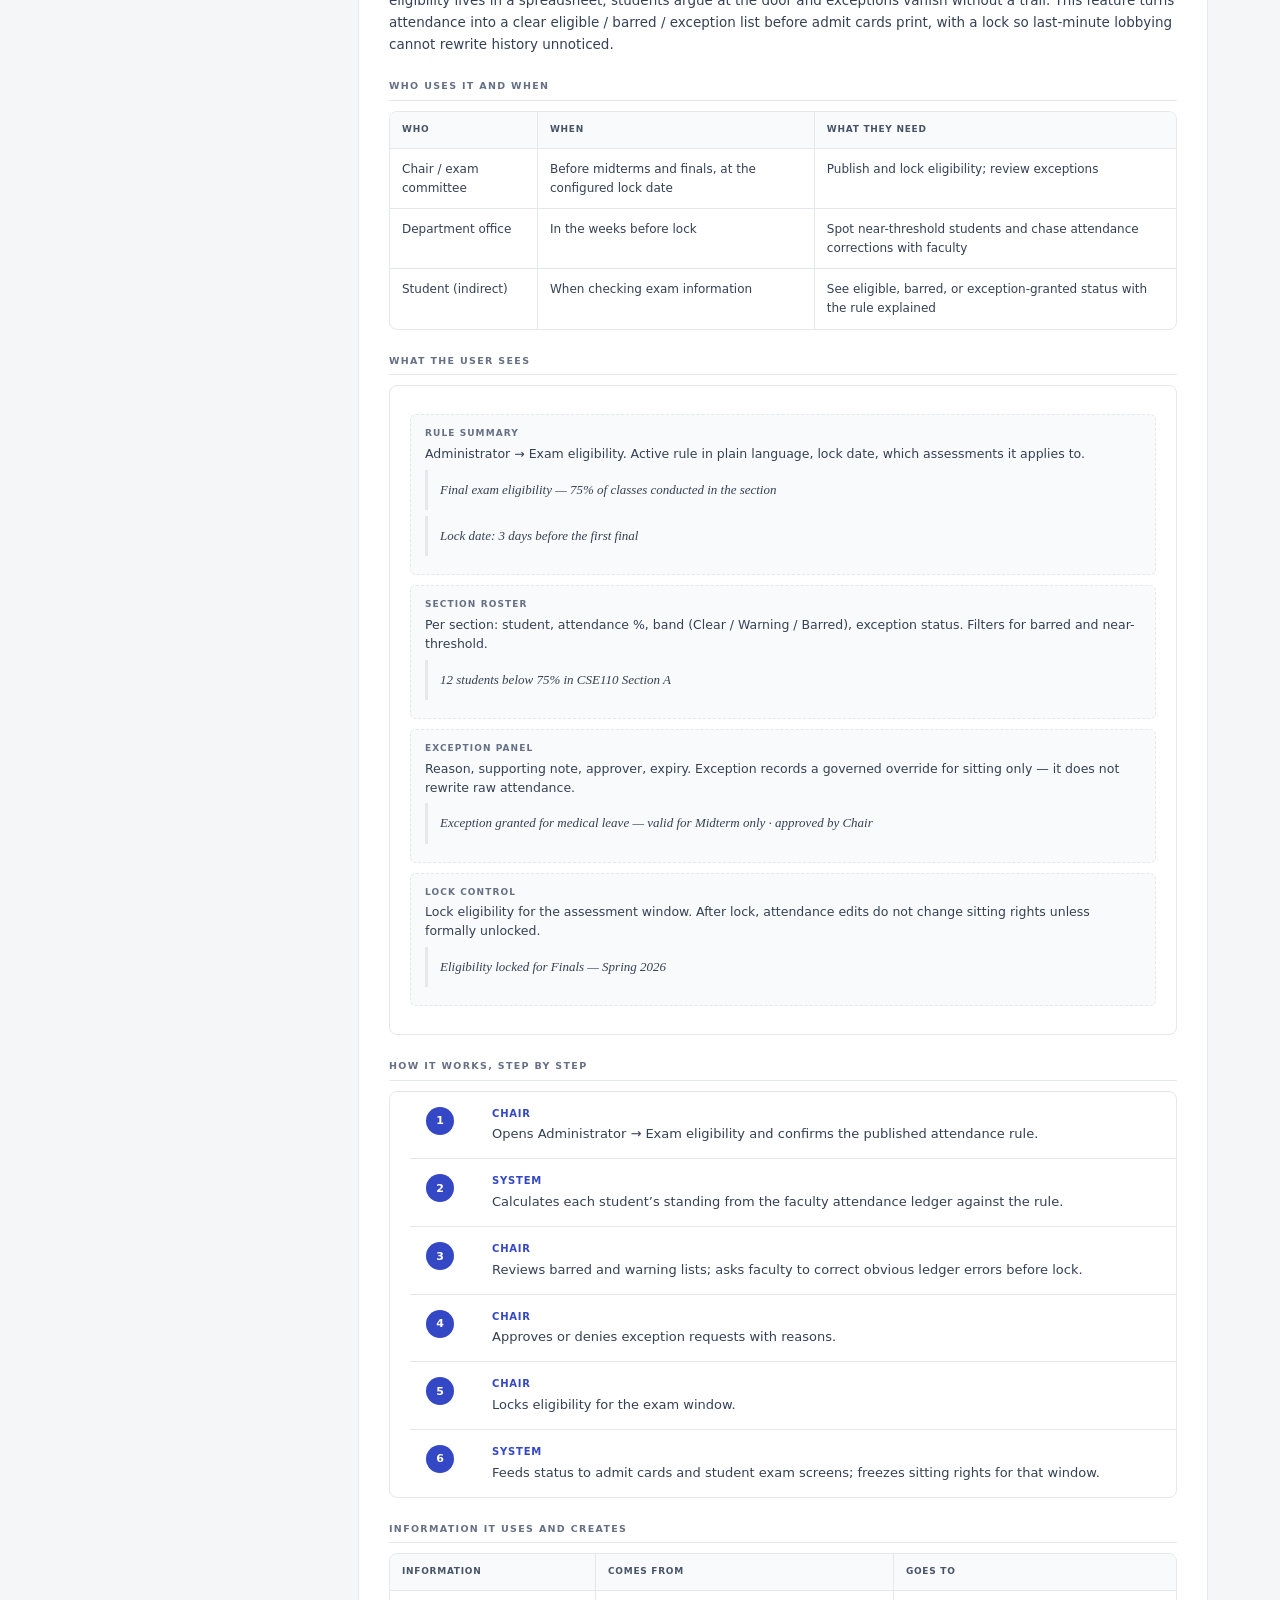
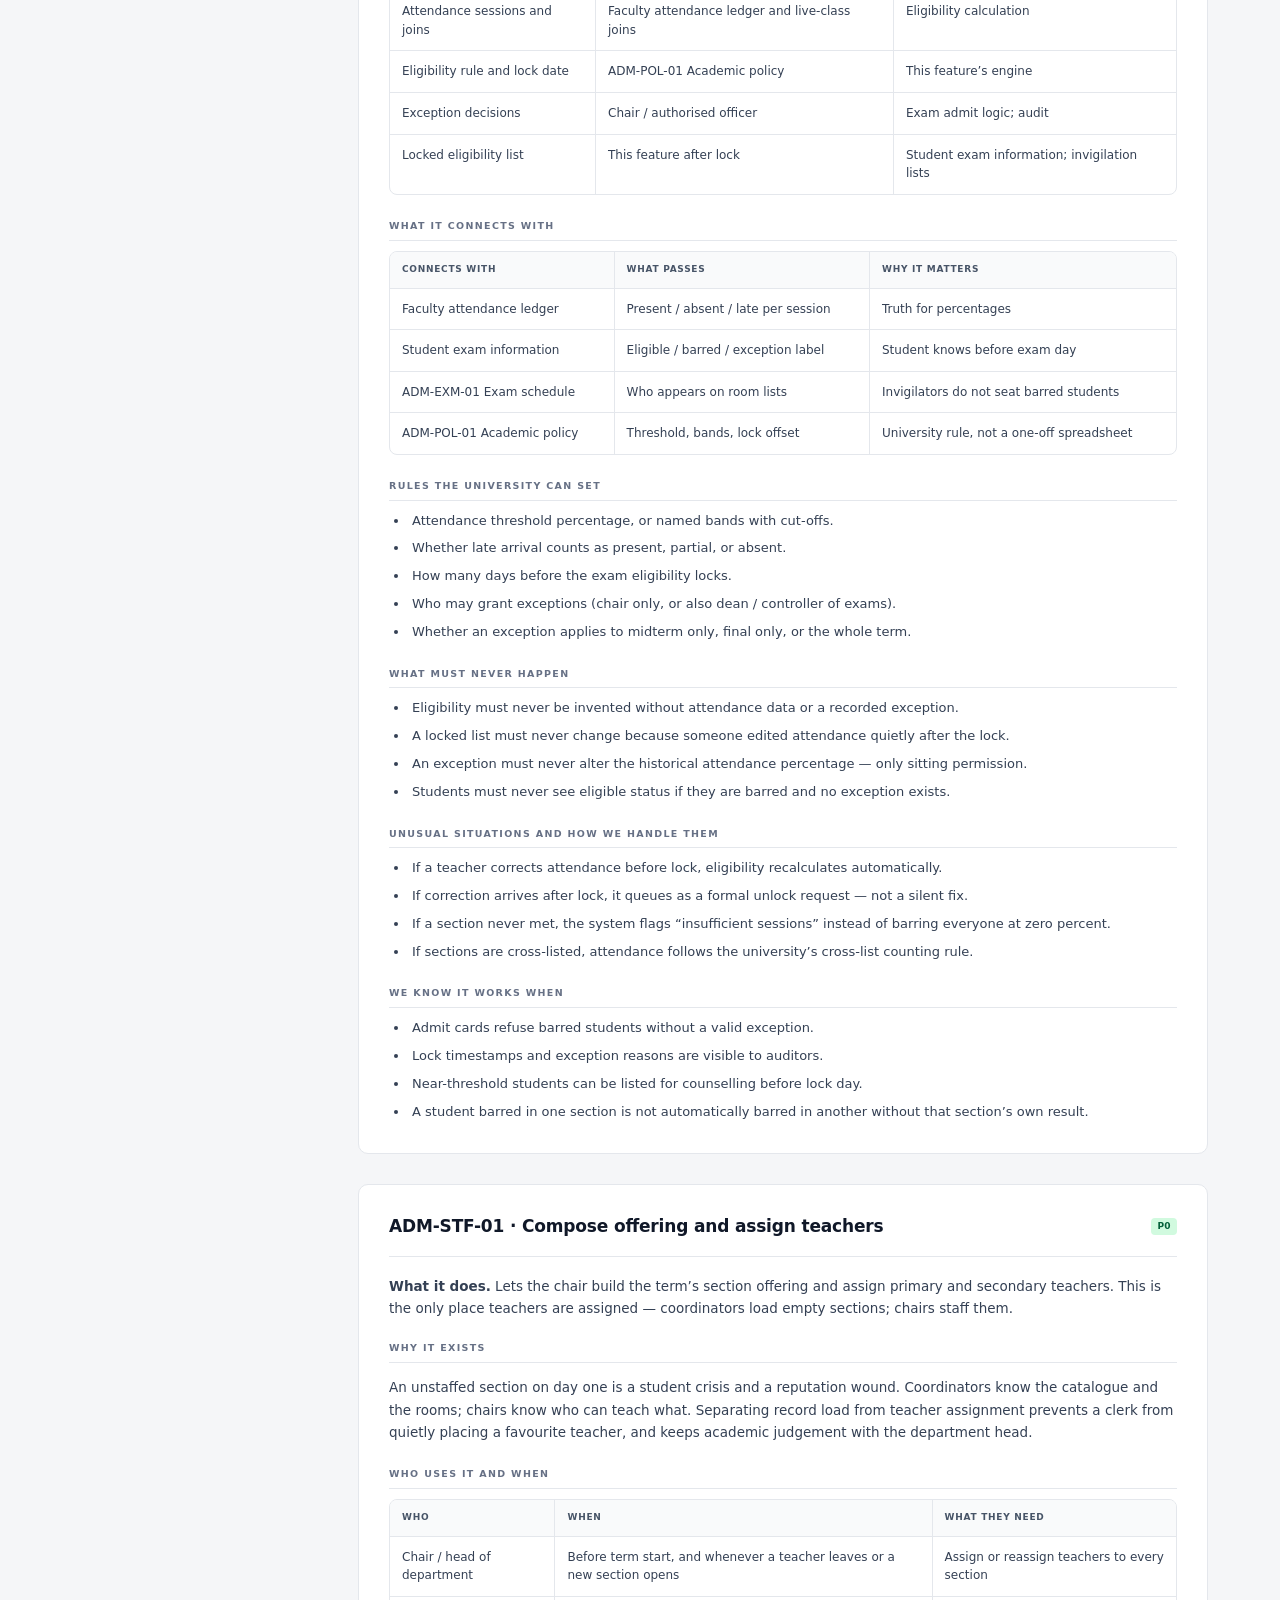
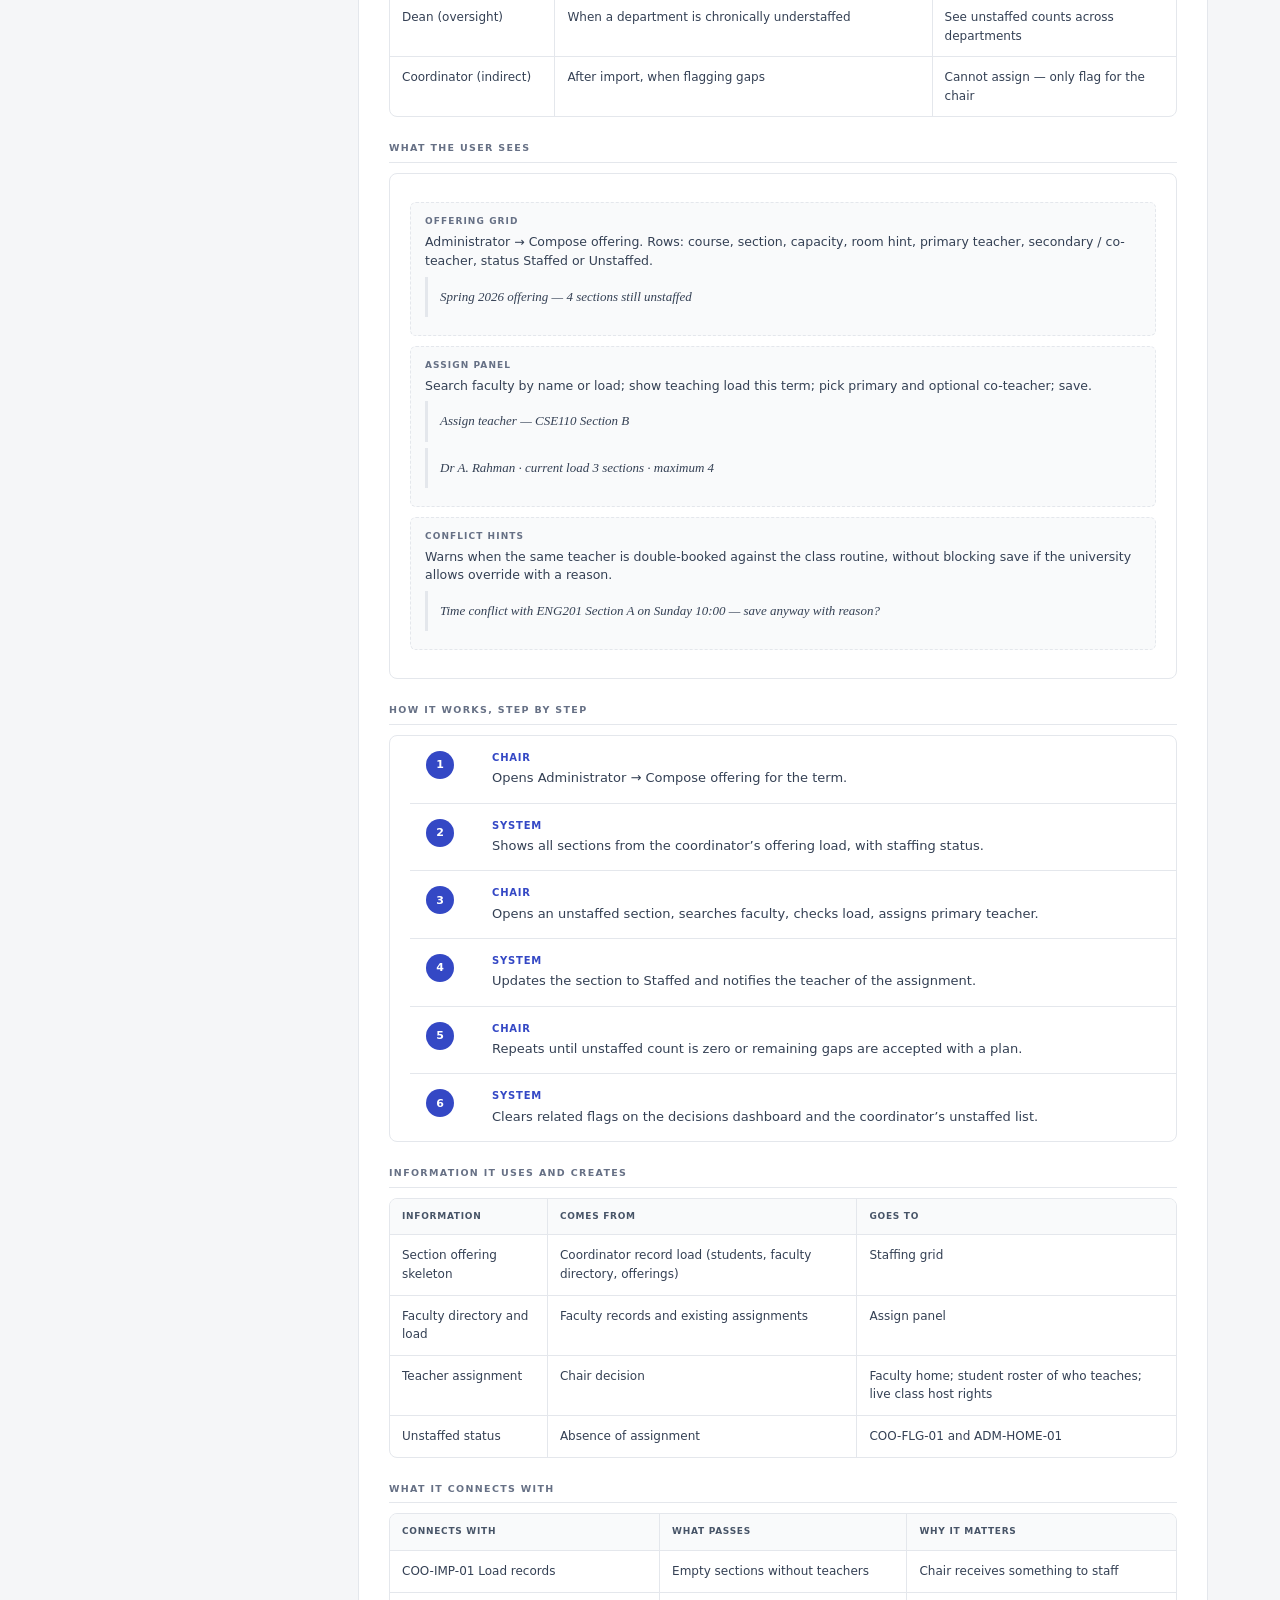
==== commit fae16fd7: "Add UI & engineering build specs to the PRD Orient the document set for UI and engineering: new buil" ====
--- a/prd-local/admin.html
+++ b/prd-local/admin.html
@@ -4,10 +4,10 @@
 <meta charset="utf-8"/>
 <meta name="viewport" content="width=device-width, initial-scale=1"/>
 <title>Administrator module — Shikho Campus PRD</title>
-<link rel="stylesheet" href="./pro.css?v=20"/>
-<link rel="stylesheet" href="./spec.css?v=20"/>
-<link rel="stylesheet" href="./dev.css?v=20"/>
-<script src="./nav.js?v=20" defer></script>
+<link rel="stylesheet" href="./pro.css?v=21"/>
+<link rel="stylesheet" href="./spec.css?v=21"/>
+<link rel="stylesheet" href="./dev.css?v=21"/>
+<script src="./nav.js?v=21" defer></script>
 </head>
 <body>
 <div class="layout">
@@ -21,7 +21,9 @@
   <a href="#features">All features</a>
 
   <div class="g">Wireframes</div>
-  <a href="./wireframes.html#wf-admin">Administrator flow →</a>
+  <a href="#wireframes">Layouts on this page</a>
+  <a href="./wireframes.html#wf-admin">Administrator flow pack →</a>
+  <a href="./build.html">UI &amp; engineering build →</a>
   <a href="./wireframes.html#wf-shell">Nav shell →</a>
   <a href="./wireframes.html#wf-term">Term engine &amp; policy →</a>
   <a href="./wireframes.html#wf-registration">Registration →</a>
@@ -1368,6 +1370,115 @@
   <p>Hard rules on every page of this module: the administrator never edits a mark; the platform never holds student money; teacher assignment is an administrator act, not a coordinator import.</p>
 </footer>
 
+
+<!-- WIREFRAME EMBED: admin -->
+<style id="wf-iframe-styles">
+.wf-section {
+  margin: 56px 0 0;
+  padding: 40px 0 0;
+  border-top: 2px solid var(--line, #e0e0e6);
+}
+.wf-section-title {
+  font: 600 10px/1 var(--mono, ui-monospace, monospace);
+  letter-spacing: .16em;
+  text-transform: uppercase;
+  color: var(--muted, #888);
+  margin: 0 0 6px;
+}
+.wf-section h2 {
+  font-size: 26px;
+  font-weight: 500;
+  margin: 0 0 24px;
+}
+.wf-iframe-block {
+  margin: 0 0 40px;
+}
+.wf-iframe-label {
+  font: 600 10px/1 ui-monospace, Menlo, monospace;
+  letter-spacing: .12em;
+  text-transform: uppercase;
+  color: #8a6425;
+  margin: 0 0 8px;
+}
+.wf-iframe {
+  display: block;
+  width: 100%;
+  height: 900px;
+  border: 1px solid #cfcbc2;
+  border-radius: 4px;
+  background: #e9e7e2;
+}
+.wf-iframe-open {
+  display: inline-block;
+  margin-top: 8px;
+  font: 11px/1 ui-monospace, Menlo, monospace;
+  color: #8a6425;
+  text-decoration: none;
+  opacity: .7;
+}
+.wf-iframe-open:hover { opacity: 1; text-decoration: underline; }
+</style>
+<section class="wf-section" id="wireframes">
+  <div class="wf-section-title">Wireframe handover</div>
+  <h2>Admin · screen layouts</h2>
+  
+<div class="wf-iframe-block">
+  <div class="wf-iframe-label">04 · Administrator — certify</div>
+  <iframe
+    src="./wireframes.html#wf-admin"
+    class="wf-iframe"
+    loading="lazy"
+    title="04 · Administrator — certify"
+    scrolling="no"
+  ></iframe>
+  <a class="wf-iframe-open" href="./wireframes.html#wf-admin" target="_blank">Open full-size ↗</a>
+</div>
+<div class="wf-iframe-block">
+  <div class="wf-iframe-label">01 · Nav shell every role shares</div>
+  <iframe
+    src="./wireframes.html#wf-shell"
+    class="wf-iframe"
+    loading="lazy"
+    title="01 · Nav shell every role shares"
+    scrolling="no"
+  ></iframe>
+  <a class="wf-iframe-open" href="./wireframes.html#wf-shell" target="_blank">Open full-size ↗</a>
+</div>
+<div class="wf-iframe-block">
+  <div class="wf-iframe-label">07 · Term engine, offering & policy</div>
+  <iframe
+    src="./wireframes.html#wf-term"
+    class="wf-iframe"
+    loading="lazy"
+    title="07 · Term engine, offering & policy"
+    scrolling="no"
+  ></iframe>
+  <a class="wf-iframe-open" href="./wireframes.html#wf-term" target="_blank">Open full-size ↗</a>
+</div>
+<div class="wf-iframe-block">
+  <div class="wf-iframe-label">09 · Registration</div>
+  <iframe
+    src="./wireframes.html#wf-registration"
+    class="wf-iframe"
+    loading="lazy"
+    title="09 · Registration"
+    scrolling="no"
+  ></iframe>
+  <a class="wf-iframe-open" href="./wireframes.html#wf-registration" target="_blank">Open full-size ↗</a>
+</div>
+<div class="wf-iframe-block">
+  <div class="wf-iframe-label">12 · Shared states</div>
+  <iframe
+    src="./wireframes.html#wf-shared"
+    class="wf-iframe"
+    loading="lazy"
+    title="12 · Shared states"
+    scrolling="no"
+  ></iframe>
+  <a class="wf-iframe-open" href="./wireframes.html#wf-shared" target="_blank">Open full-size ↗</a>
+</div>
+</section>
+<!-- /WIREFRAME EMBED -->
 </main>
 </div>
 </body>
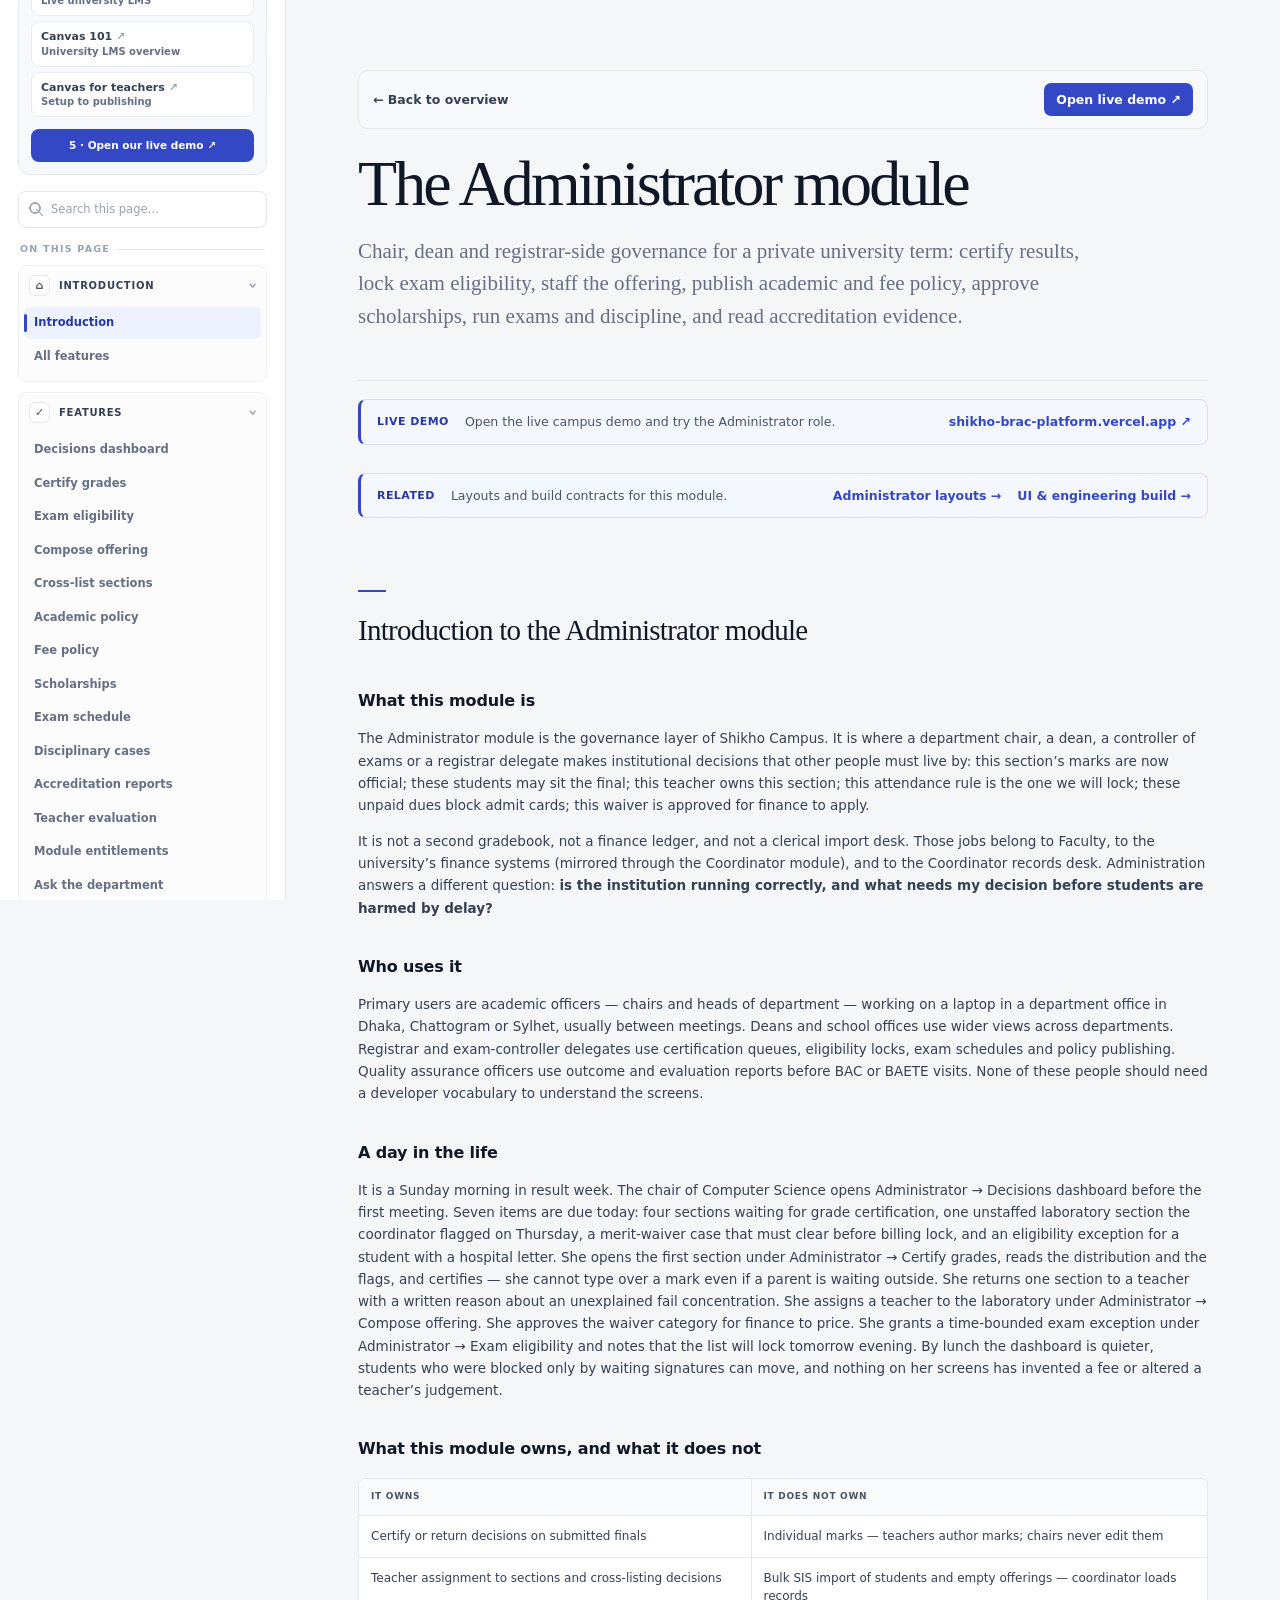
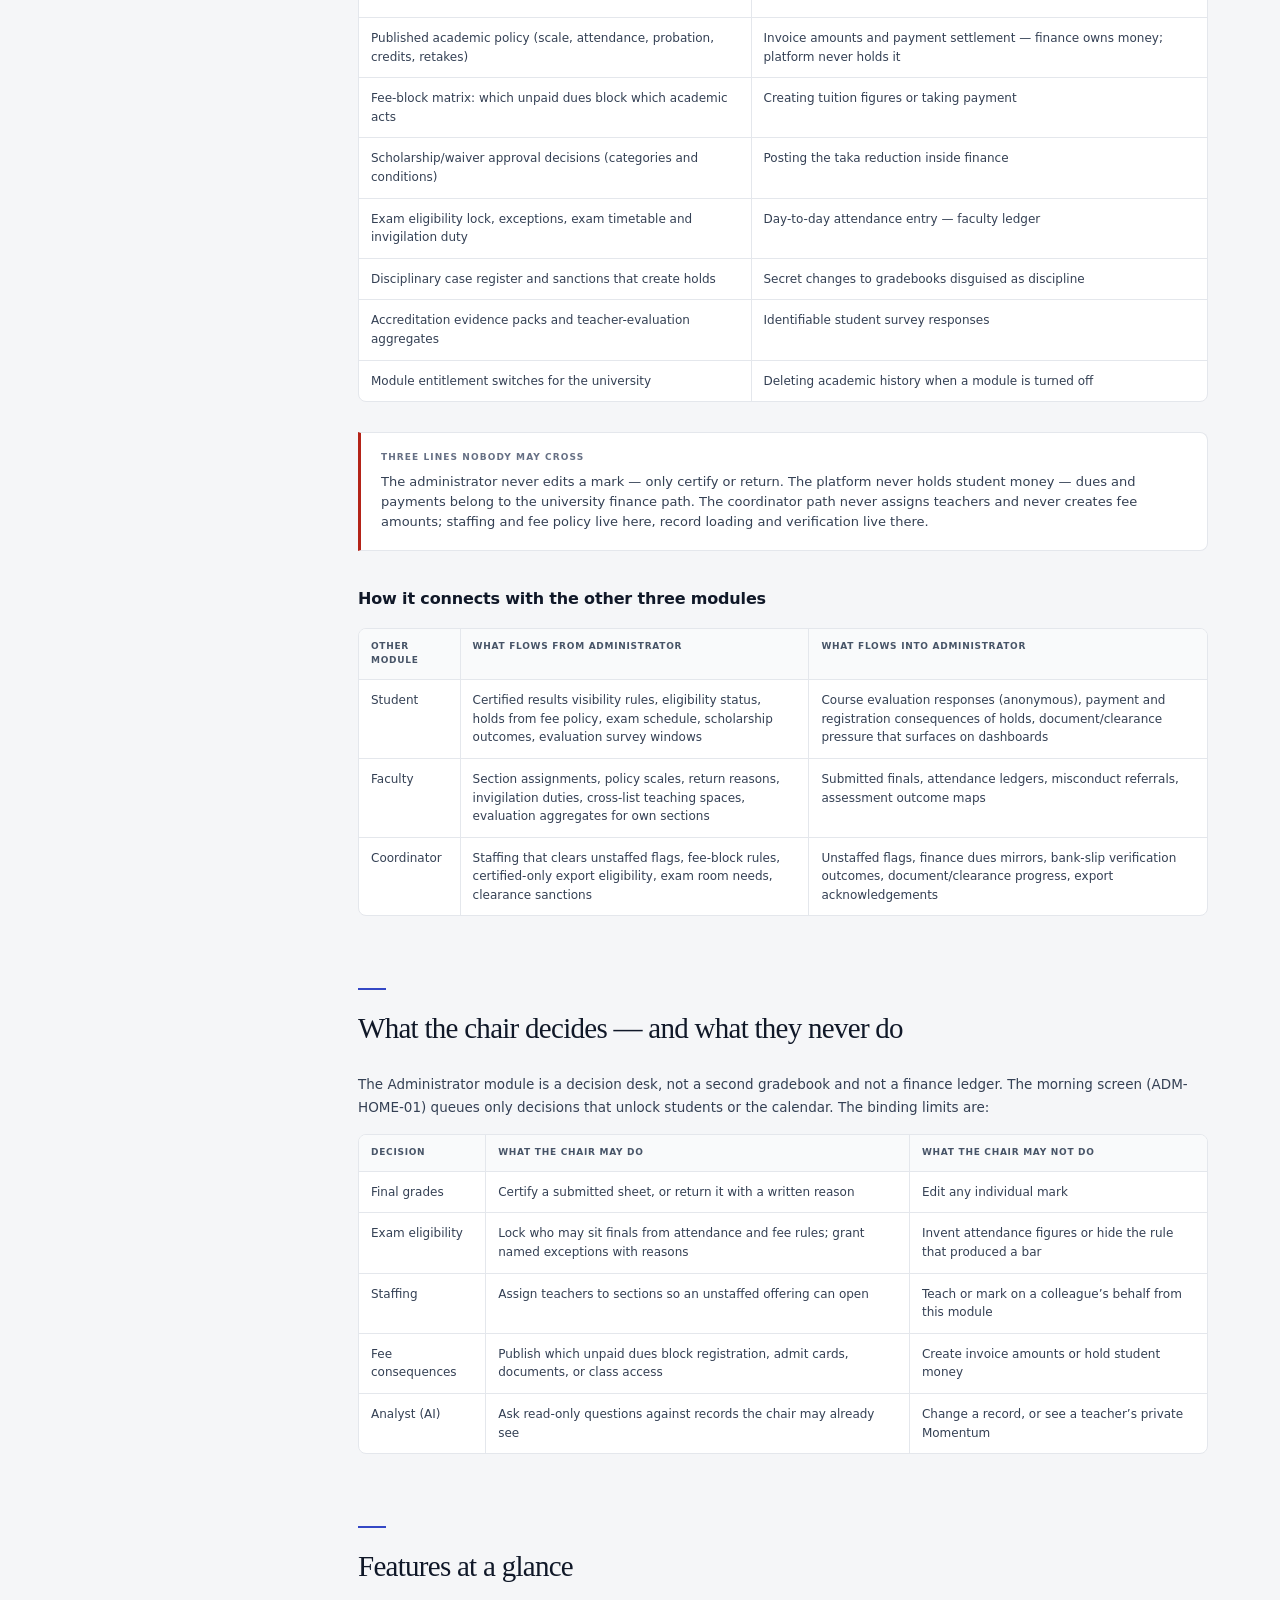
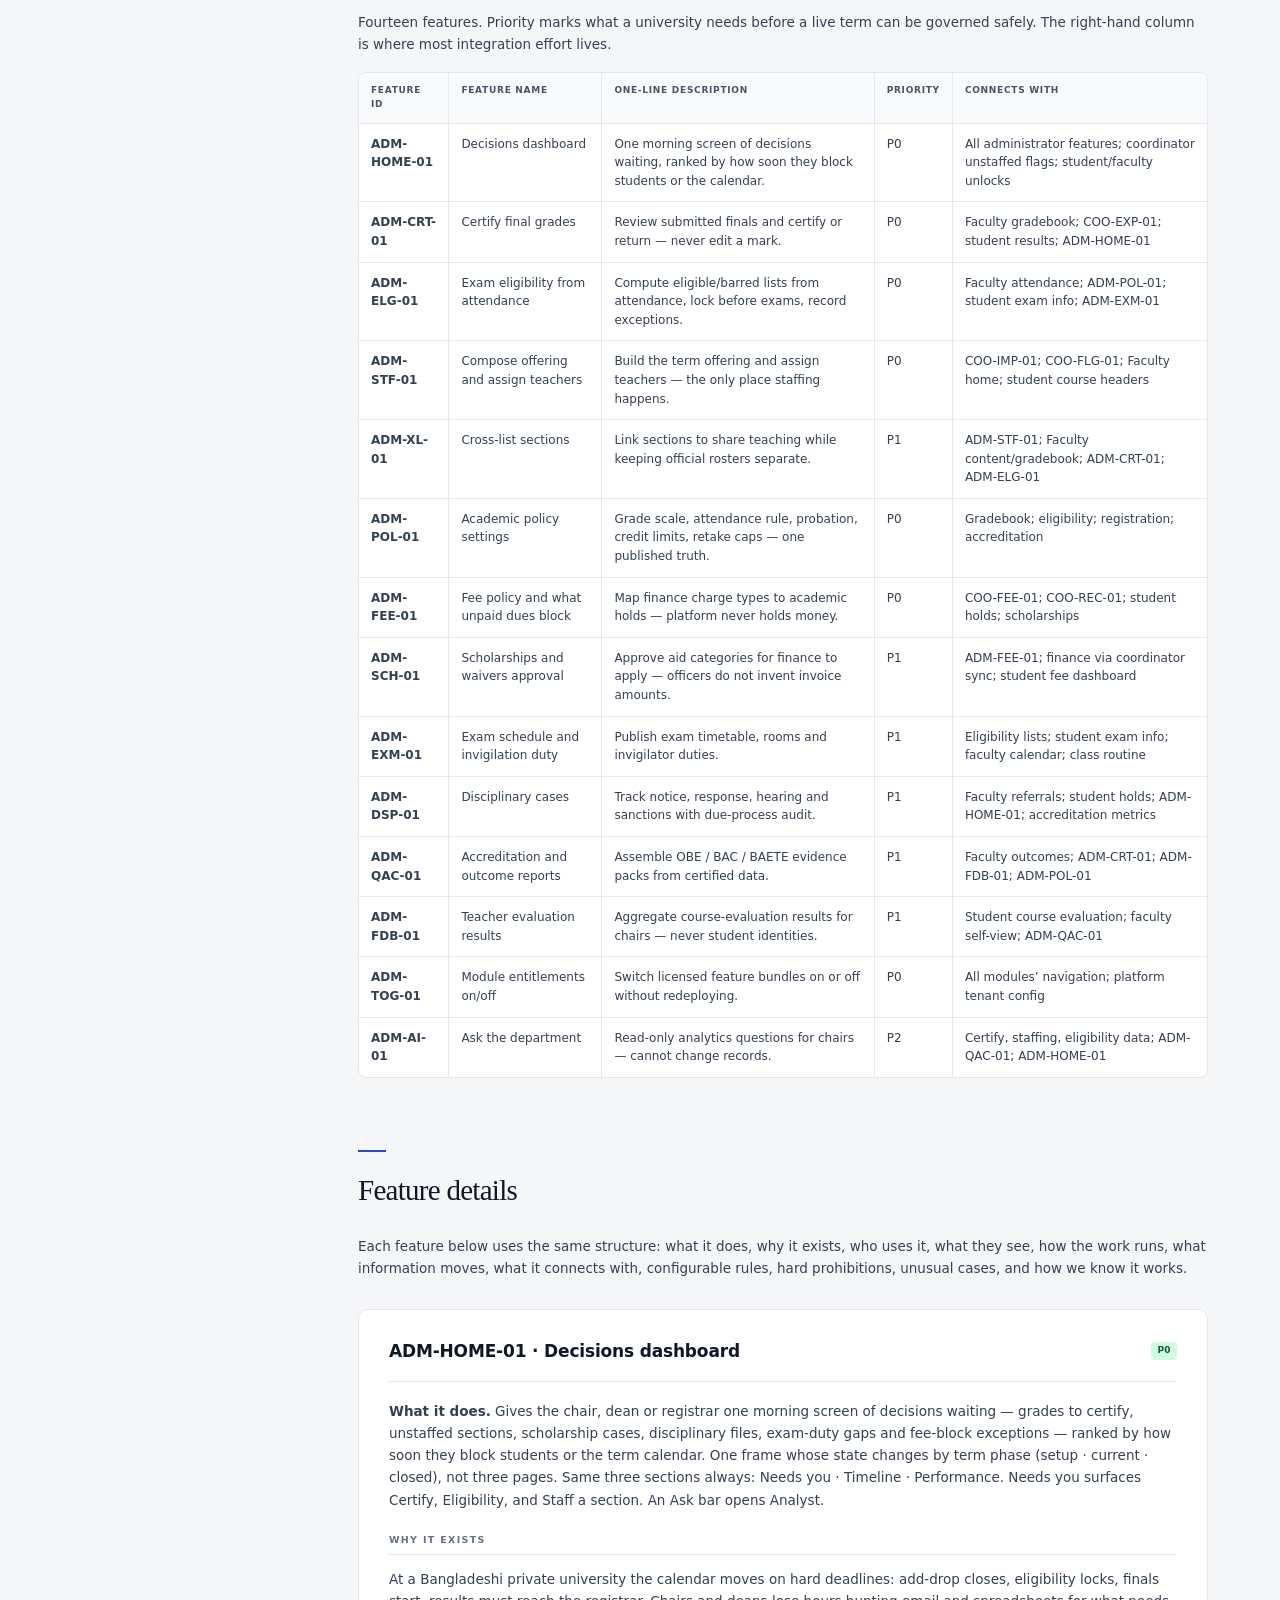
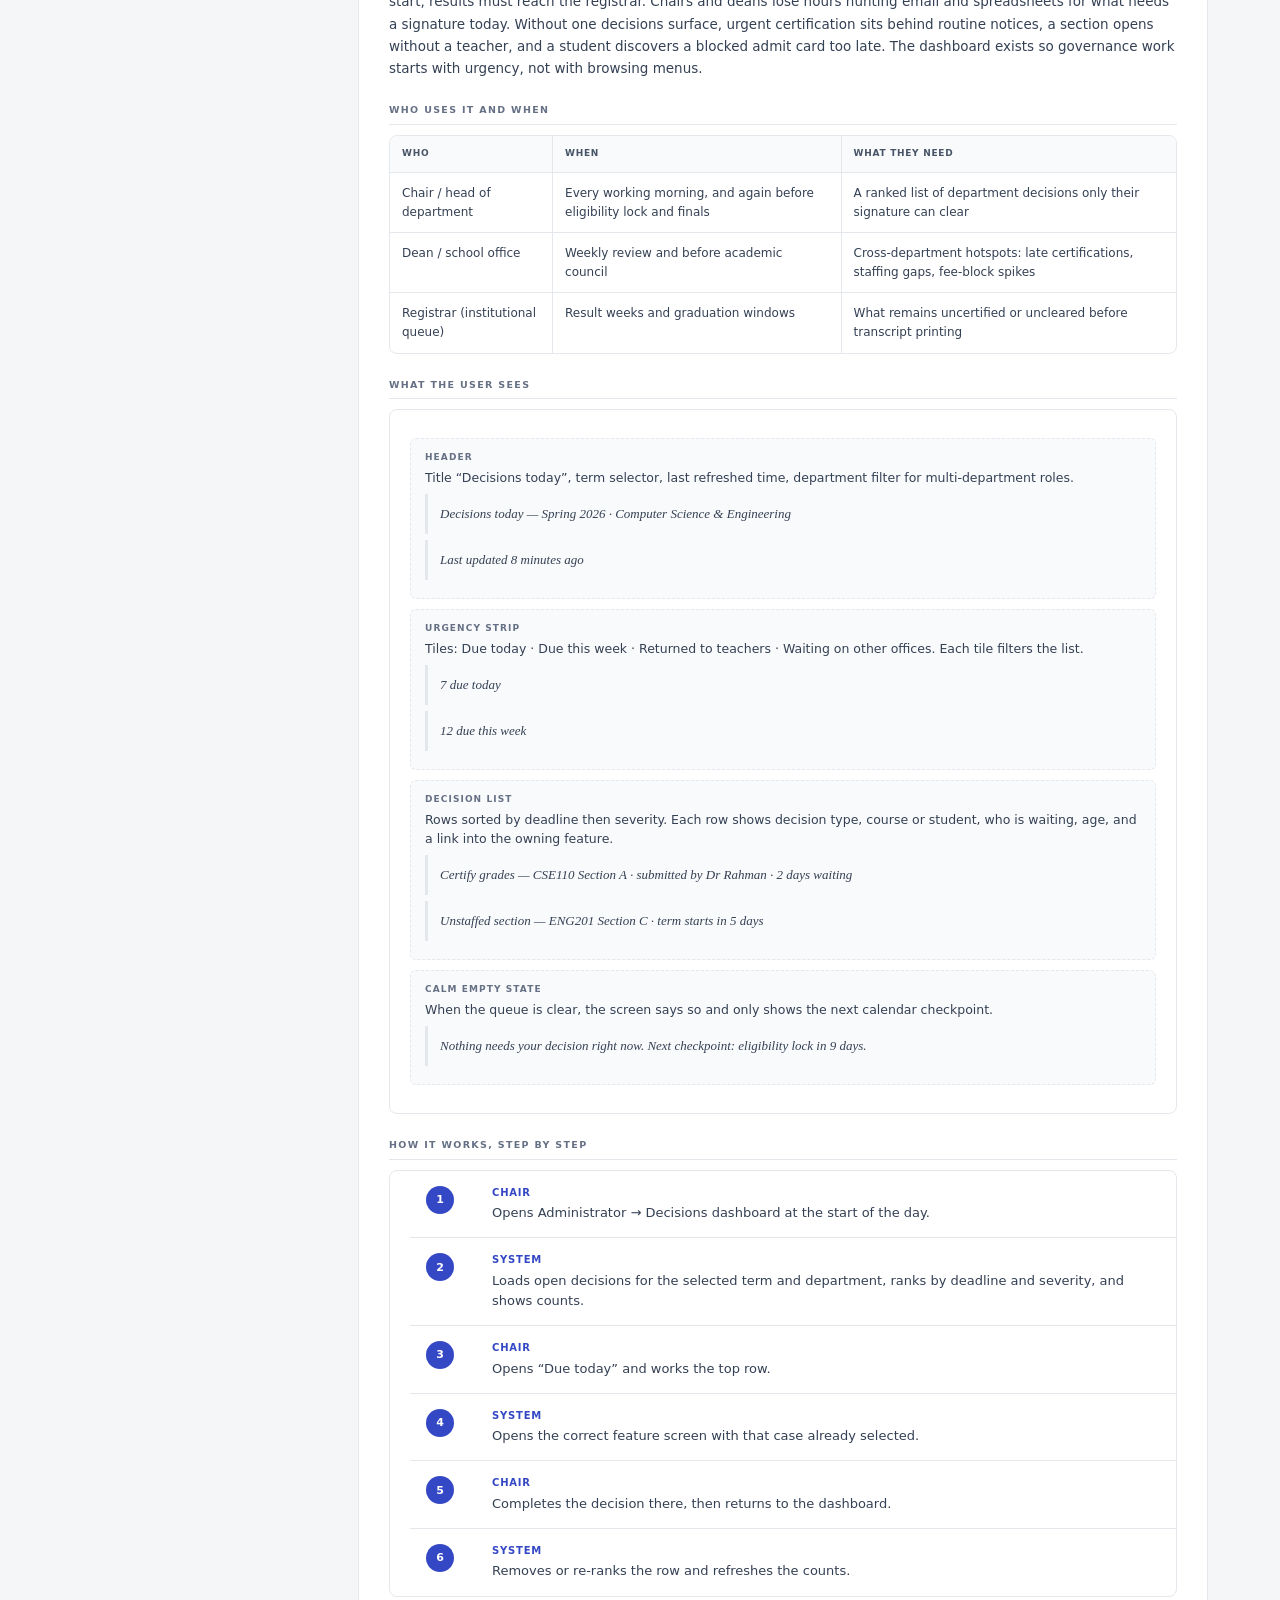
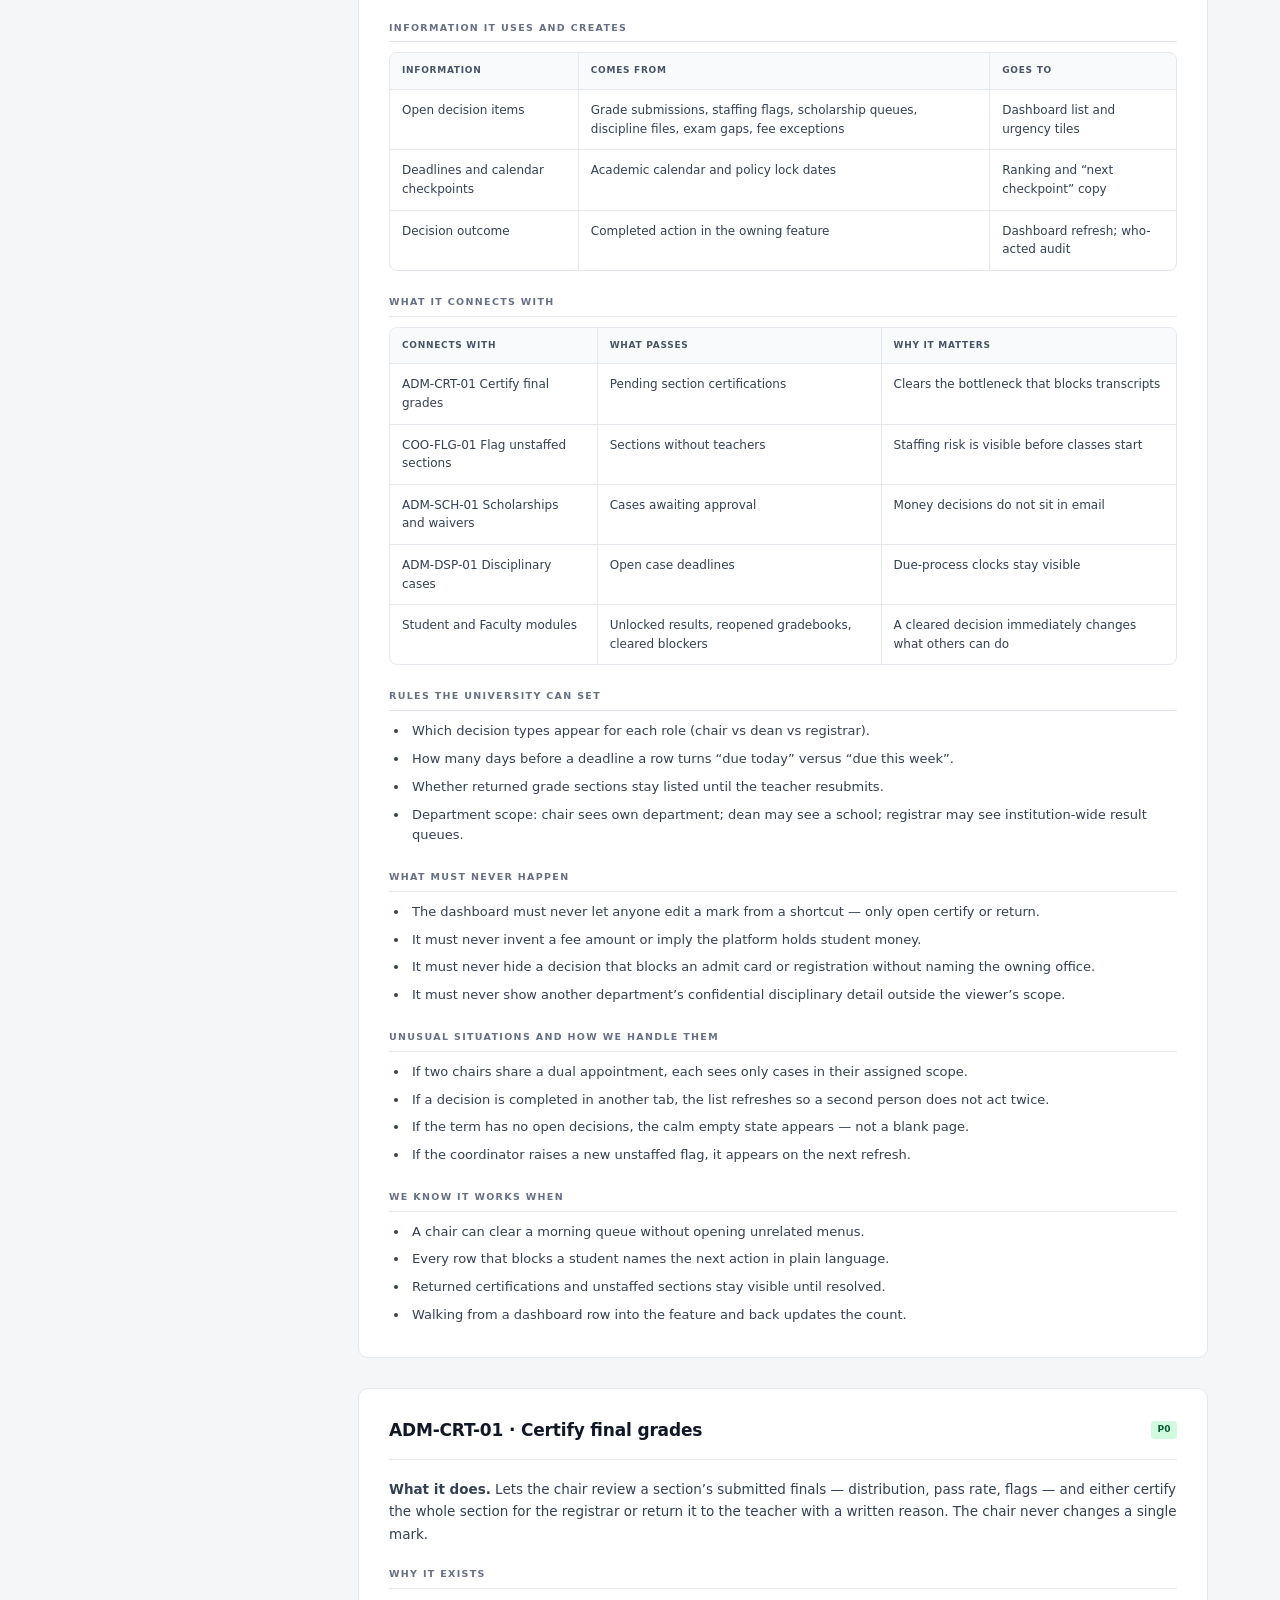
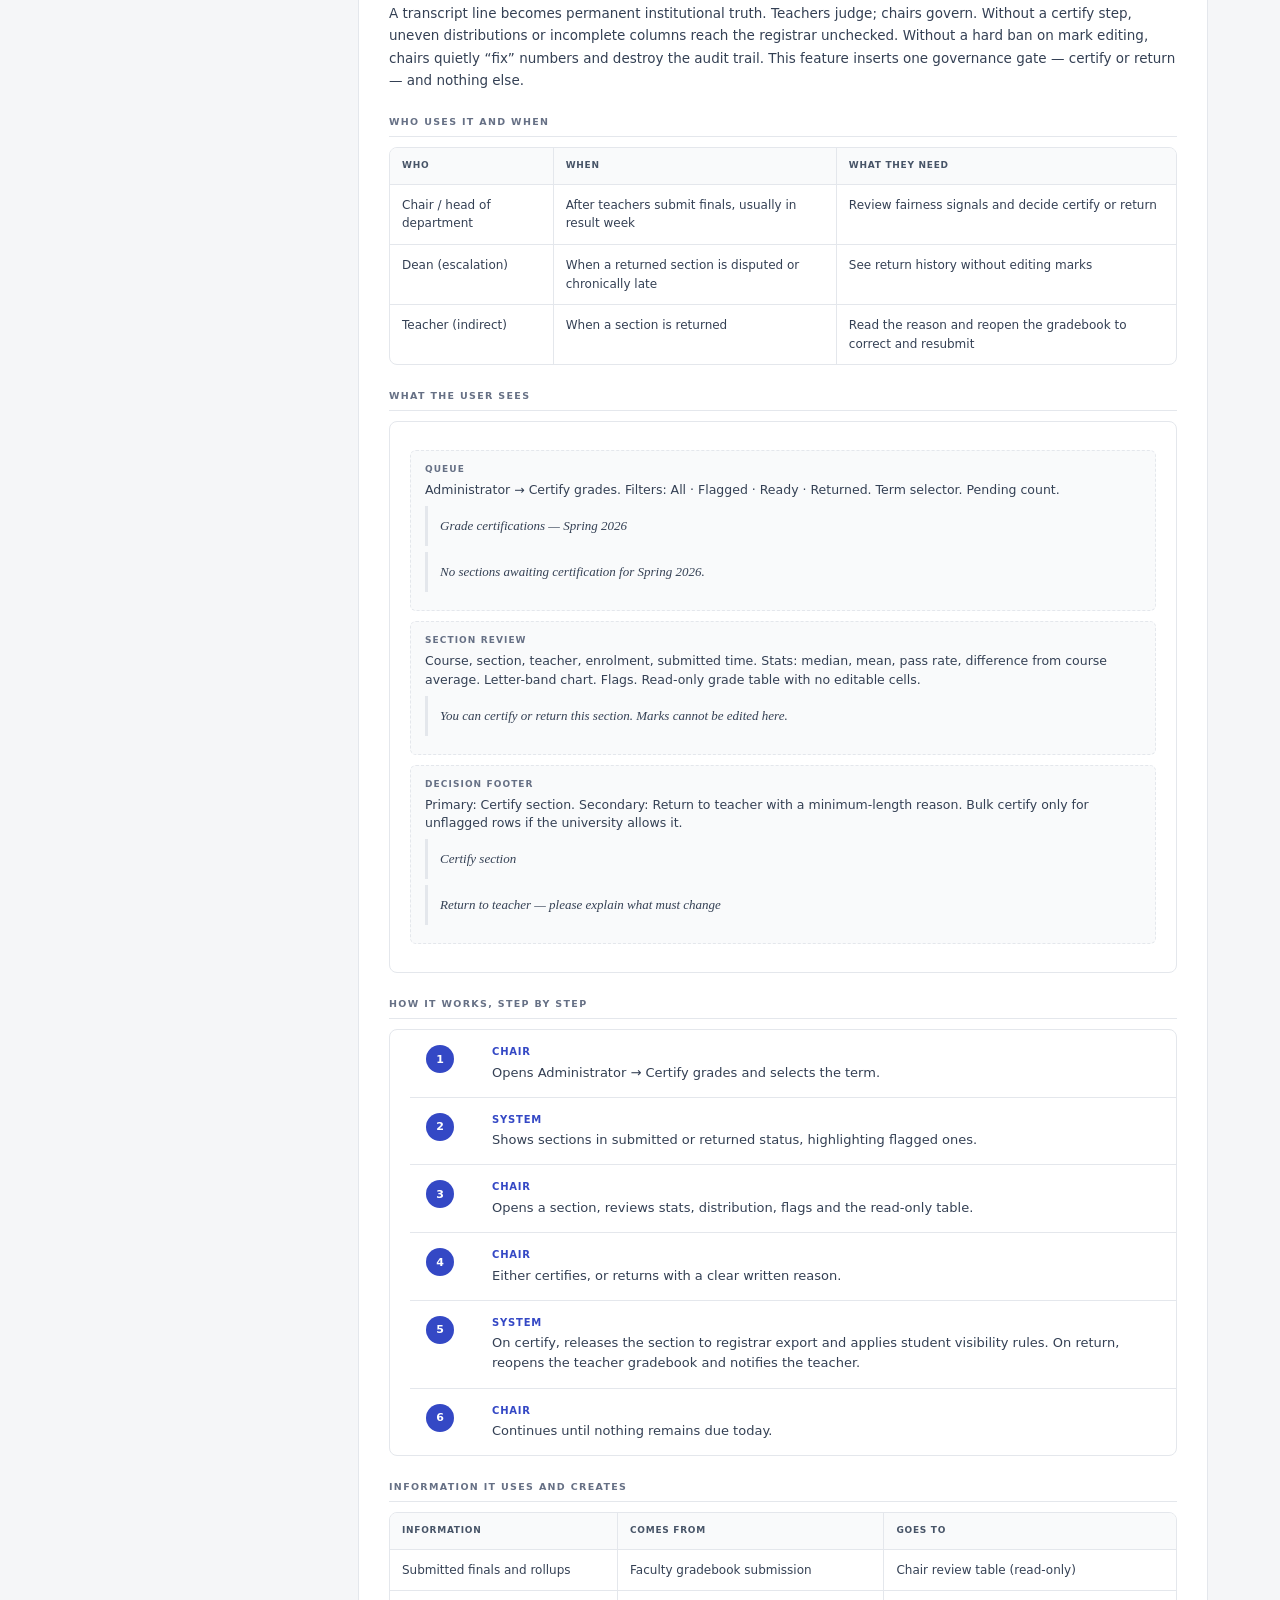
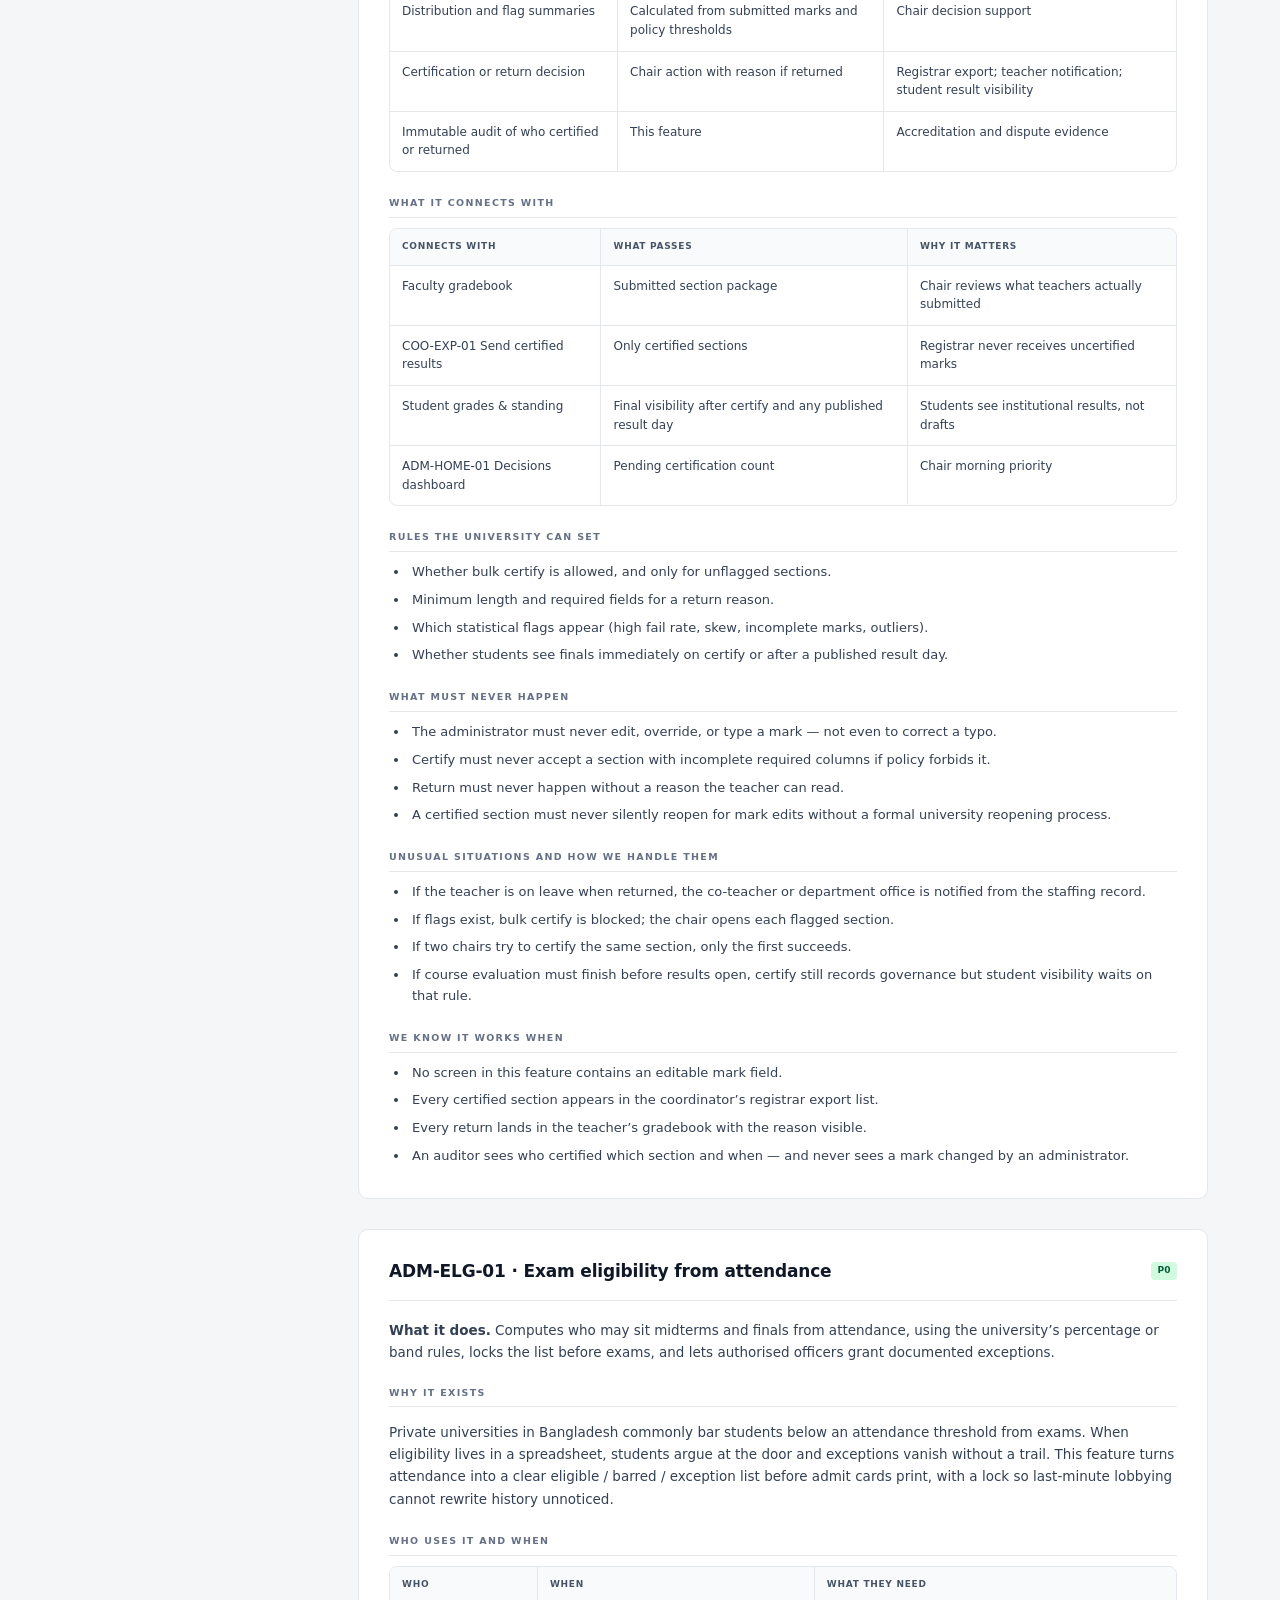
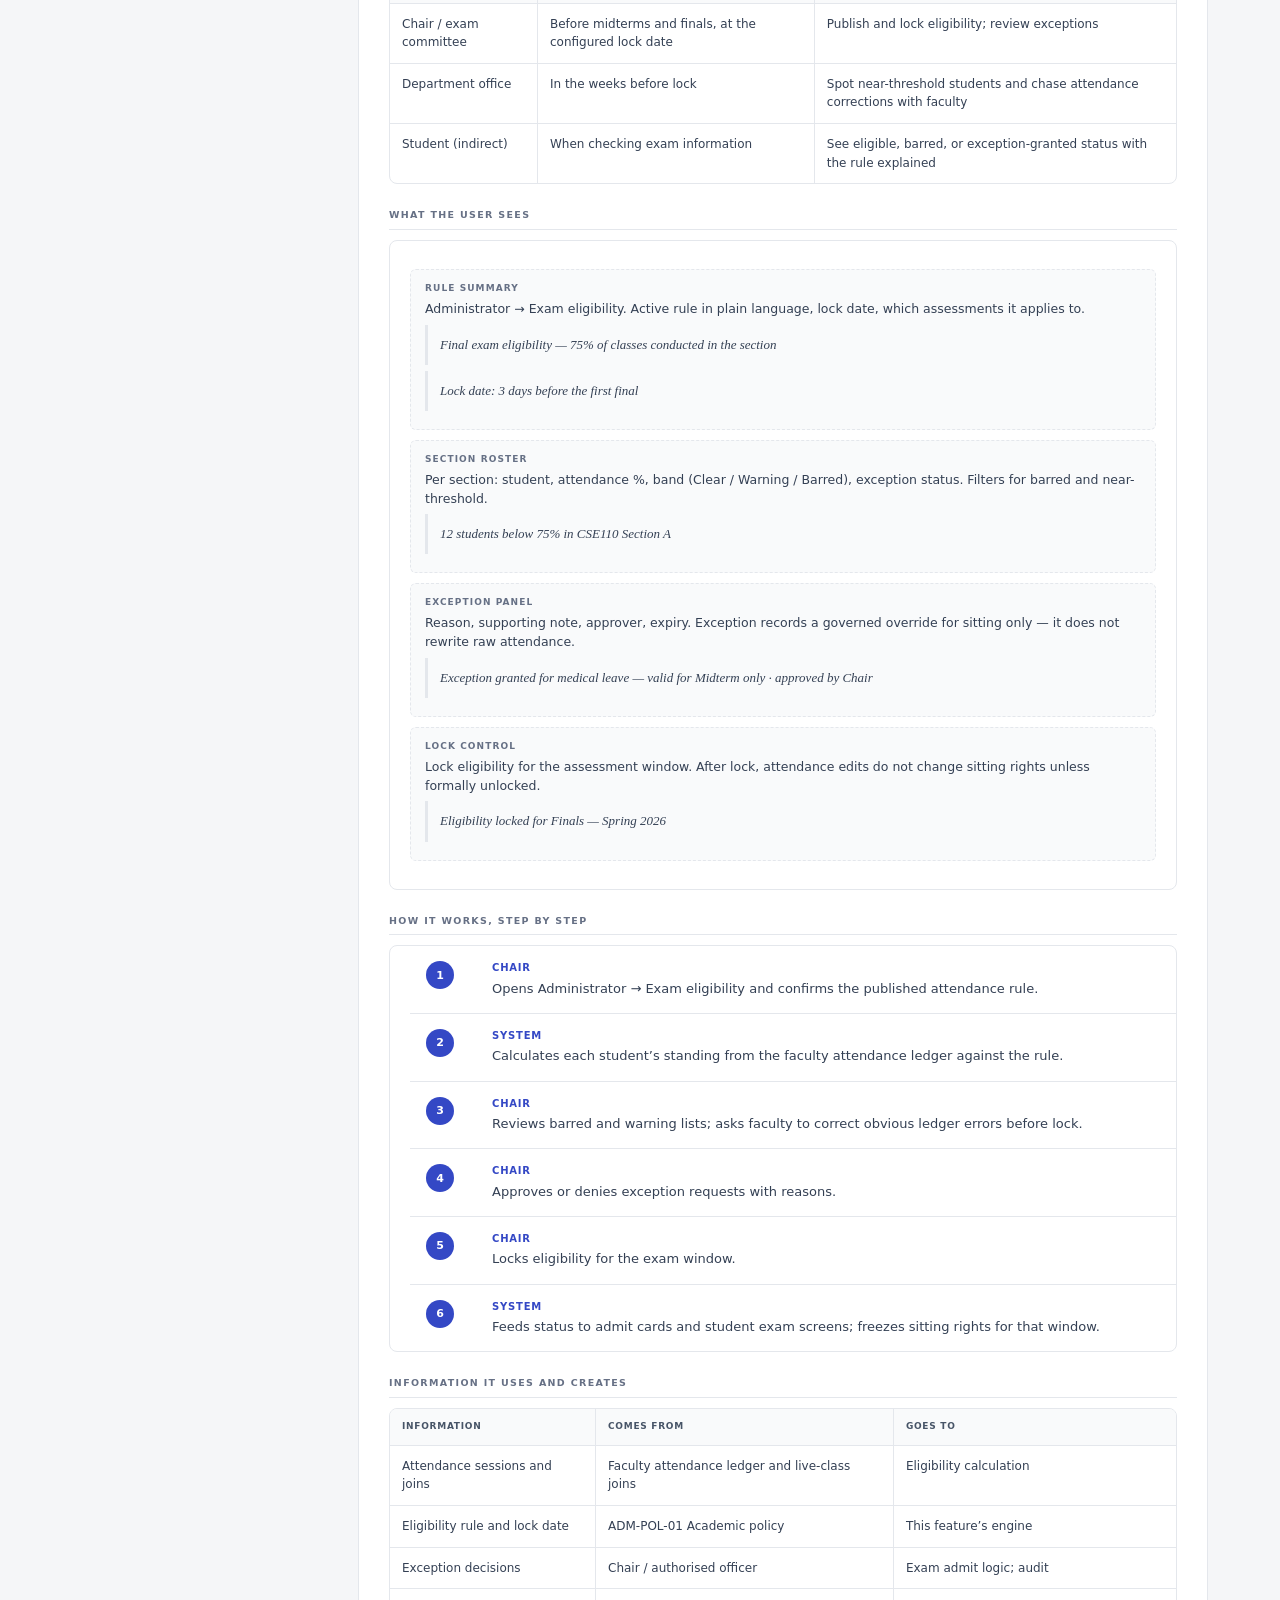
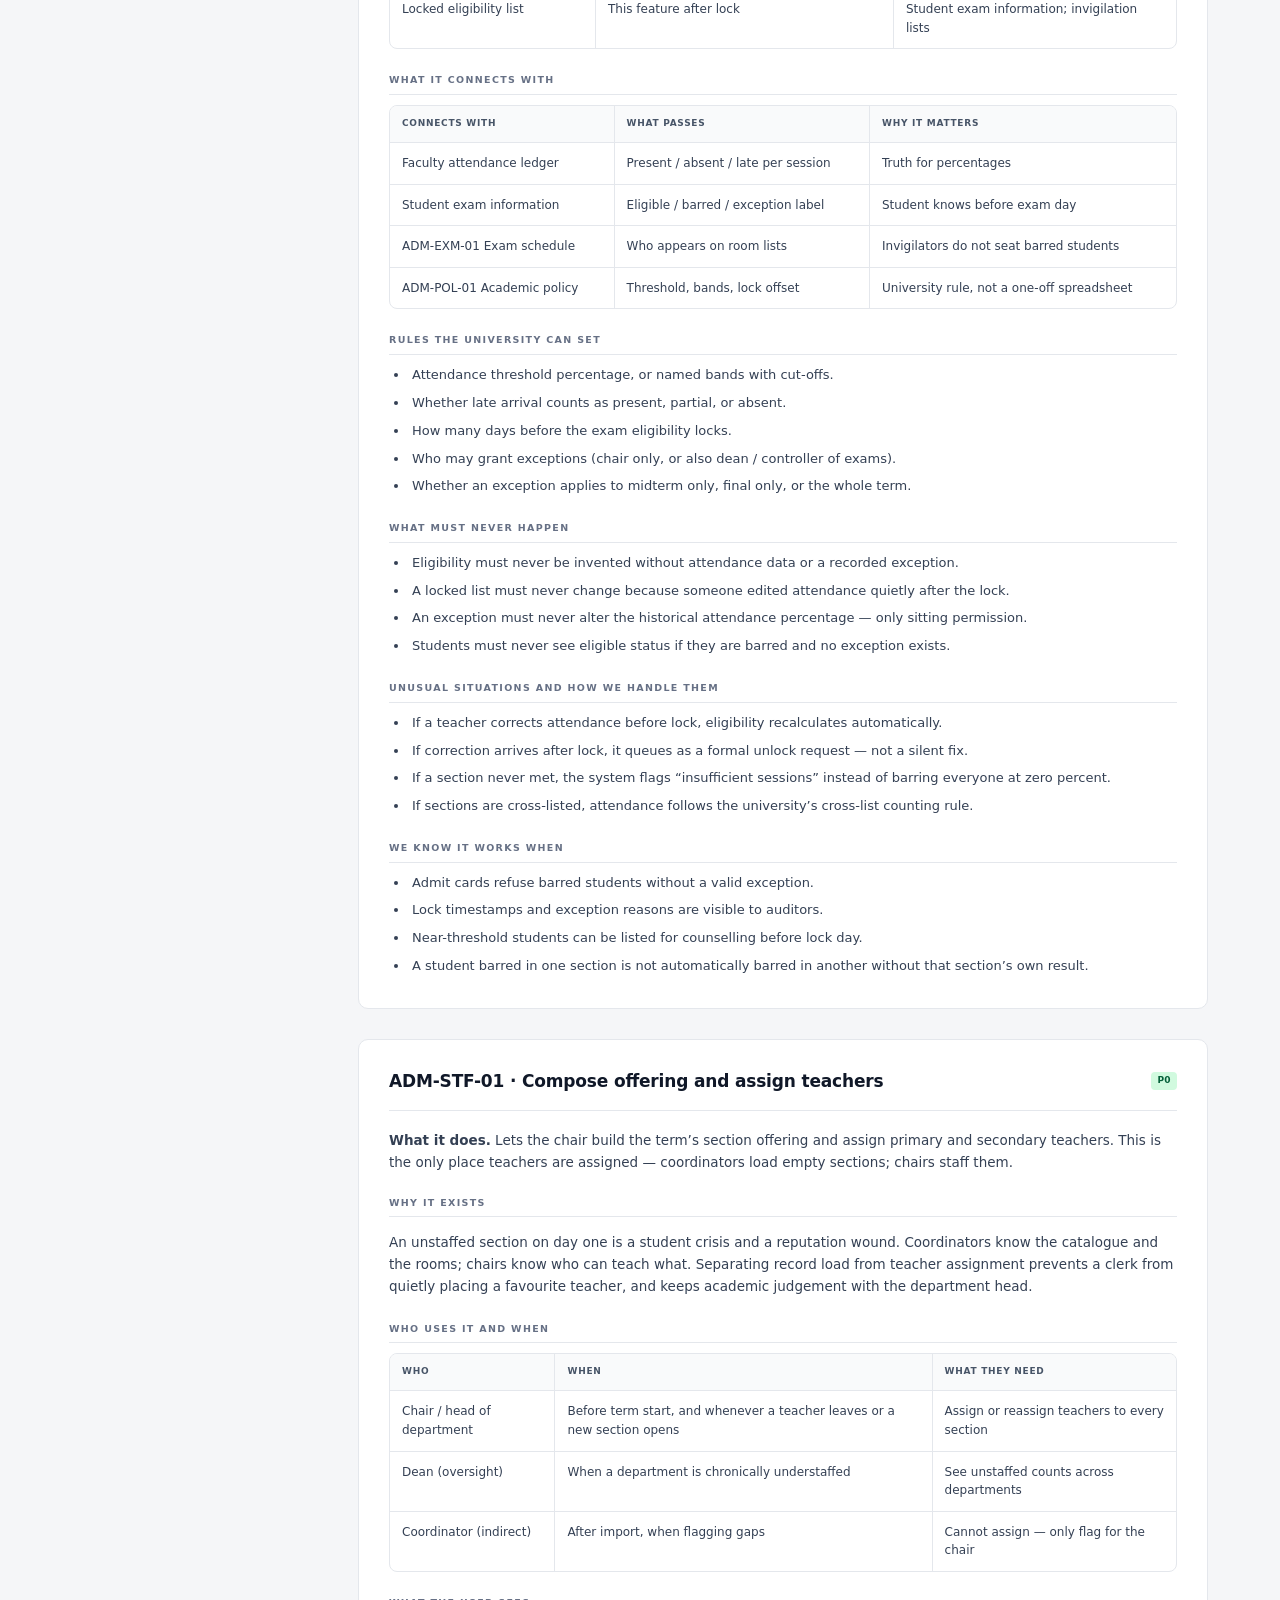
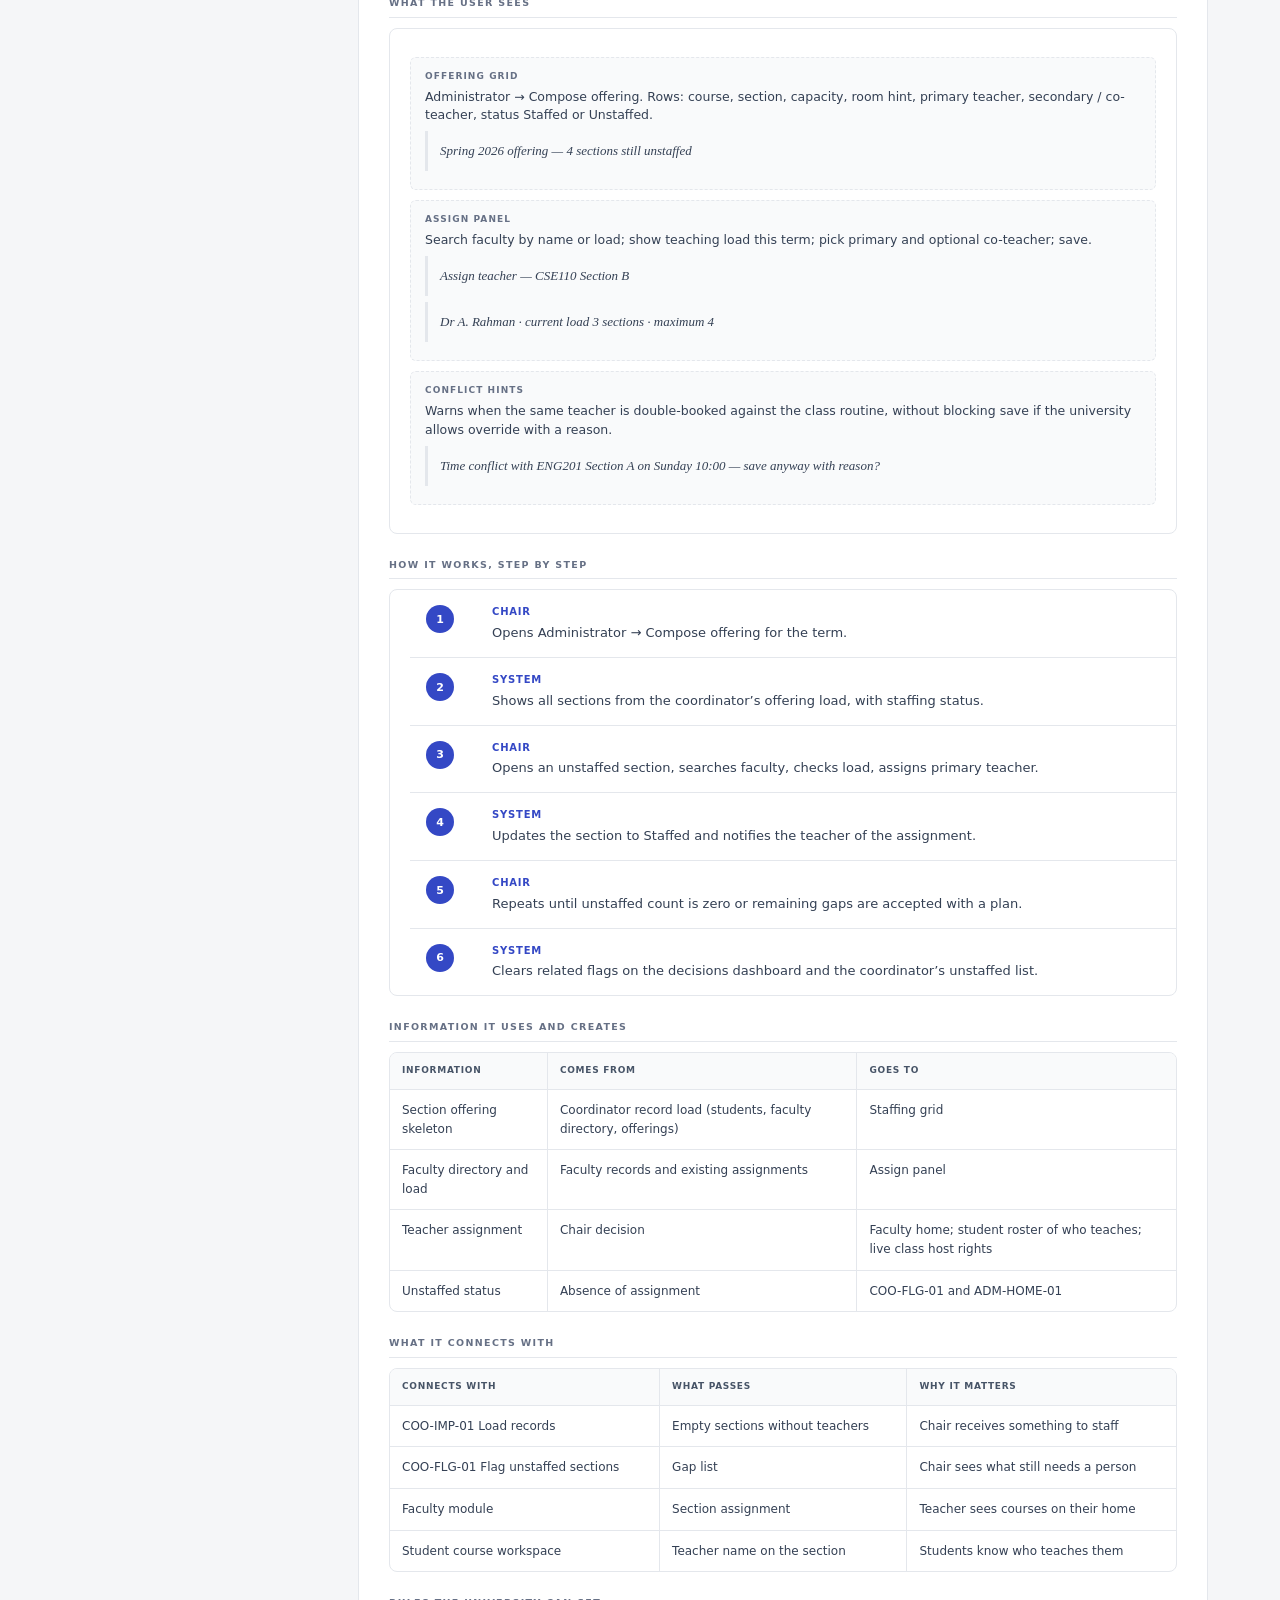
==== commit a98f06ef: "Clean PRD structure for a directive reading experience Remove iframe embeds and competing Wireframes" ====
--- a/prd-local/admin.html
+++ b/prd-local/admin.html
@@ -4,10 +4,10 @@
 <meta charset="utf-8"/>
 <meta name="viewport" content="width=device-width, initial-scale=1"/>
 <title>Administrator module — Shikho Campus PRD</title>
-<link rel="stylesheet" href="./pro.css?v=21"/>
-<link rel="stylesheet" href="./spec.css?v=21"/>
-<link rel="stylesheet" href="./dev.css?v=21"/>
-<script src="./nav.js?v=21" defer></script>
+<link rel="stylesheet" href="./pro.css?v=22"/>
+<link rel="stylesheet" href="./spec.css?v=22"/>
+<link rel="stylesheet" href="./dev.css?v=22"/>
+<script src="./nav.js?v=22" defer></script>
 </head>
 <body>
 <div class="layout">
@@ -20,14 +20,6 @@
   <a href="#introduction">Introduction</a>
   <a href="#features">All features</a>
 
-  <div class="g">Wireframes</div>
-  <a href="#wireframes">Layouts on this page</a>
-  <a href="./wireframes.html#wf-admin">Administrator flow pack →</a>
-  <a href="./build.html">UI &amp; engineering build →</a>
-  <a href="./wireframes.html#wf-shell">Nav shell →</a>
-  <a href="./wireframes.html#wf-term">Term engine &amp; policy →</a>
-  <a href="./wireframes.html#wf-registration">Registration →</a>
-  <a href="./wireframes.html#wf-shared">Shared states →</a>
 
   <div class="g">Features</div>
   <a href="#ADM-HOME-01">Decisions dashboard</a>
@@ -46,7 +38,6 @@
   <a href="#ADM-AI-01">Ask the department</a>
 
   <div class="g">Go to</div>
-  <a href="./wireframes.html">Module wireframes</a>
   <a href="./ai.html">Shikho Campus AI</a>
   <a href="./university-activities.html">All university activities</a>
   <a href="./platform.html">How parts connect</a>
@@ -75,13 +66,10 @@
   <a href="https://shikho-brac-platform.vercel.app/" target="_blank" rel="noopener">shikho-brac-platform.vercel.app ↗</a>
 </aside>
 <aside class="demo-strip">
-  <strong>Module wireframes</strong>
-  <span>Desktop layout specs for the Administrator role — certify or return flow, term engine, offering &amp; policy, and shared states.</span>
-  <a href="./wireframes.html#wf-admin">Administrator wireframes →</a>
-  <a href="./wireframes.html#wf-shell" style="margin-top:4px;opacity:.75">Nav shell ↗</a>
-  <a href="./wireframes.html#wf-term" style="margin-top:4px;opacity:.75">Term engine &amp; policy ↗</a>
-  <a href="./wireframes.html#wf-registration" style="margin-top:4px;opacity:.75">Registration ↗</a>
-  <a href="./wireframes.html#wf-shared" style="margin-top:4px;opacity:.75">Shared states ↗</a>
+  <strong>Related</strong>
+  <span>Layouts and build contracts for this module.</span>
+  <a href="./wireframes.html#wf-admin">Administrator layouts →</a>
+  <a href="./build.html">UI &amp; engineering build →</a>
 </aside>
 
 
@@ -137,12 +125,7 @@
     <tr><td>Fee consequences</td><td>Publish which unpaid dues block registration, admit cards, documents, or class access</td><td>Create invoice amounts or hold student money</td></tr>
     <tr><td>Analyst (AI)</td><td>Ask read-only questions against records the chair may already see</td><td>Change a record, or see a teacher’s private Momentum</td></tr>
   </table>
-  <aside class="demo-strip">
-    <strong>Live demo</strong>
-    <span>Choose Administrator, then open Certify or Analyst.</span>
-    <a href="https://shikho-brac-platform.vercel.app/" target="_blank" rel="noopener">Open demo ↗</a>
-  </aside>
-</section>
+  </section>
 
 
 <section id="features">
@@ -1371,114 +1354,6 @@
 </footer>
 
 
-<!-- WIREFRAME EMBED: admin -->
-<style id="wf-iframe-styles">
-.wf-section {
-  margin: 56px 0 0;
-  padding: 40px 0 0;
-  border-top: 2px solid var(--line, #e0e0e6);
-}
-.wf-section-title {
-  font: 600 10px/1 var(--mono, ui-monospace, monospace);
-  letter-spacing: .16em;
-  text-transform: uppercase;
-  color: var(--muted, #888);
-  margin: 0 0 6px;
-}
-.wf-section h2 {
-  font-size: 26px;
-  font-weight: 500;
-  margin: 0 0 24px;
-}
-.wf-iframe-block {
-  margin: 0 0 40px;
-}
-.wf-iframe-label {
-  font: 600 10px/1 ui-monospace, Menlo, monospace;
-  letter-spacing: .12em;
-  text-transform: uppercase;
-  color: #8a6425;
-  margin: 0 0 8px;
-}
-.wf-iframe {
-  display: block;
-  width: 100%;
-  height: 900px;
-  border: 1px solid #cfcbc2;
-  border-radius: 4px;
-  background: #e9e7e2;
-}
-.wf-iframe-open {
-  display: inline-block;
-  margin-top: 8px;
-  font: 11px/1 ui-monospace, Menlo, monospace;
-  color: #8a6425;
-  text-decoration: none;
-  opacity: .7;
-}
-.wf-iframe-open:hover { opacity: 1; text-decoration: underline; }
-</style>
-<section class="wf-section" id="wireframes">
-  <div class="wf-section-title">Wireframe handover</div>
-  <h2>Admin · screen layouts</h2>
-  
-<div class="wf-iframe-block">
-  <div class="wf-iframe-label">04 · Administrator — certify</div>
-  <iframe
-    src="./wireframes.html#wf-admin"
-    class="wf-iframe"
-    loading="lazy"
-    title="04 · Administrator — certify"
-    scrolling="no"
-  ></iframe>
-  <a class="wf-iframe-open" href="./wireframes.html#wf-admin" target="_blank">Open full-size ↗</a>
-</div>
-<div class="wf-iframe-block">
-  <div class="wf-iframe-label">01 · Nav shell every role shares</div>
-  <iframe
-    src="./wireframes.html#wf-shell"
-    class="wf-iframe"
-    loading="lazy"
-    title="01 · Nav shell every role shares"
-    scrolling="no"
-  ></iframe>
-  <a class="wf-iframe-open" href="./wireframes.html#wf-shell" target="_blank">Open full-size ↗</a>
-</div>
-<div class="wf-iframe-block">
-  <div class="wf-iframe-label">07 · Term engine, offering & policy</div>
-  <iframe
-    src="./wireframes.html#wf-term"
-    class="wf-iframe"
-    loading="lazy"
-    title="07 · Term engine, offering & policy"
-    scrolling="no"
-  ></iframe>
-  <a class="wf-iframe-open" href="./wireframes.html#wf-term" target="_blank">Open full-size ↗</a>
-</div>
-<div class="wf-iframe-block">
-  <div class="wf-iframe-label">09 · Registration</div>
-  <iframe
-    src="./wireframes.html#wf-registration"
-    class="wf-iframe"
-    loading="lazy"
-    title="09 · Registration"
-    scrolling="no"
-  ></iframe>
-  <a class="wf-iframe-open" href="./wireframes.html#wf-registration" target="_blank">Open full-size ↗</a>
-</div>
-<div class="wf-iframe-block">
-  <div class="wf-iframe-label">12 · Shared states</div>
-  <iframe
-    src="./wireframes.html#wf-shared"
-    class="wf-iframe"
-    loading="lazy"
-    title="12 · Shared states"
-    scrolling="no"
-  ></iframe>
-  <a class="wf-iframe-open" href="./wireframes.html#wf-shared" target="_blank">Open full-size ↗</a>
-</div>
-</section>
-<!-- /WIREFRAME EMBED -->
 </main>
 </div>
 </body>
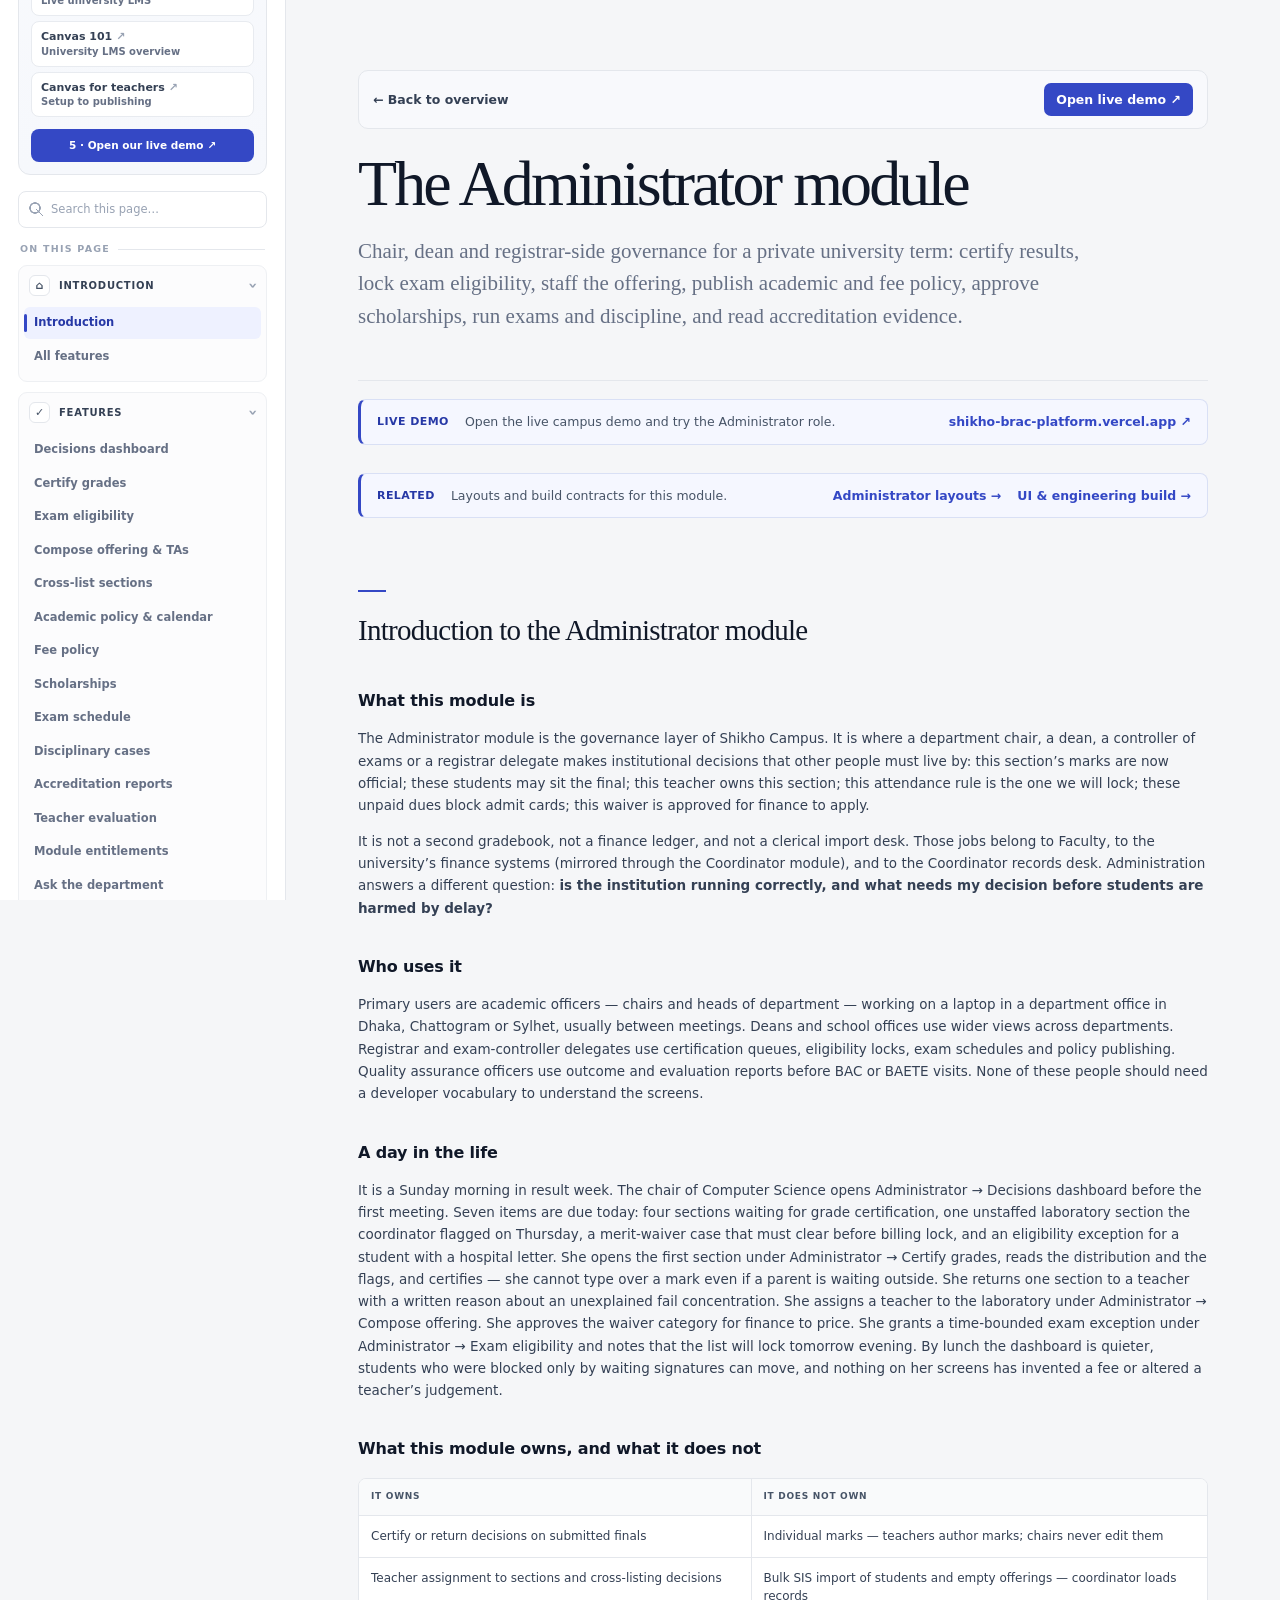
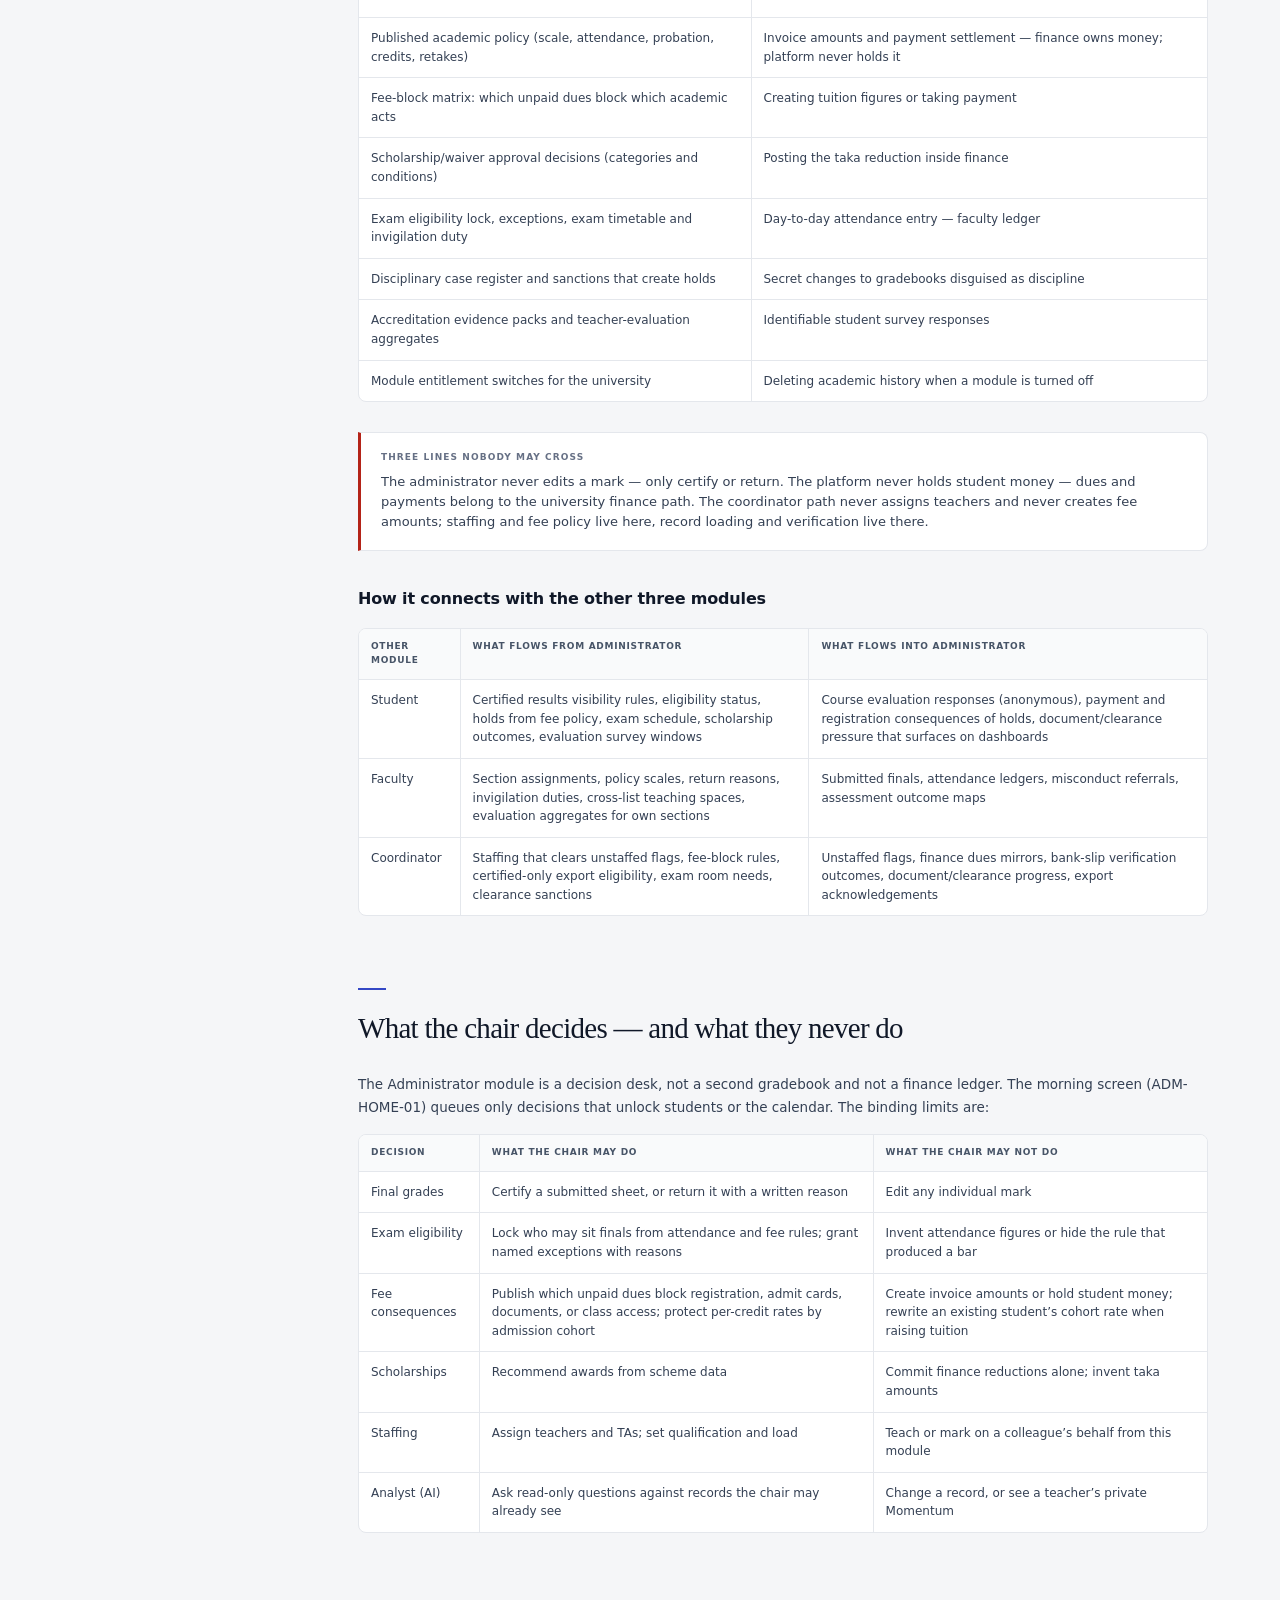
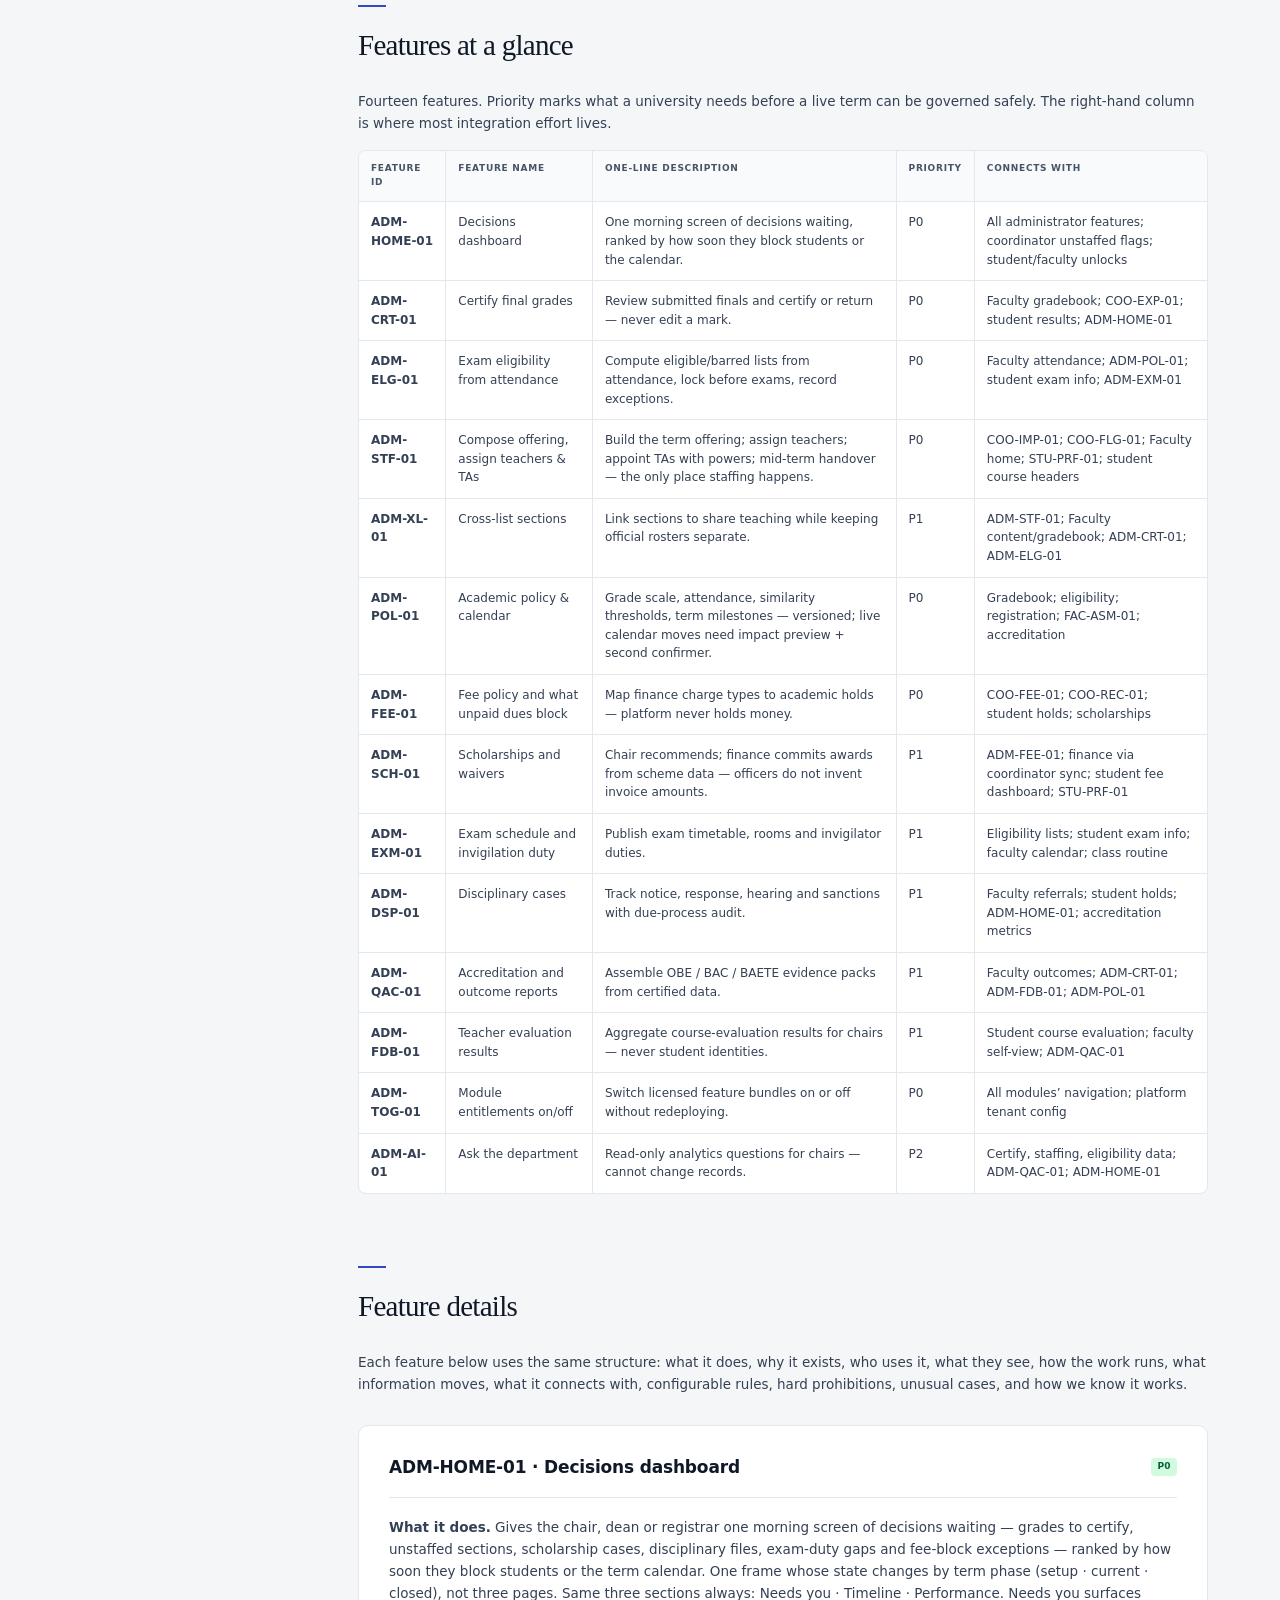
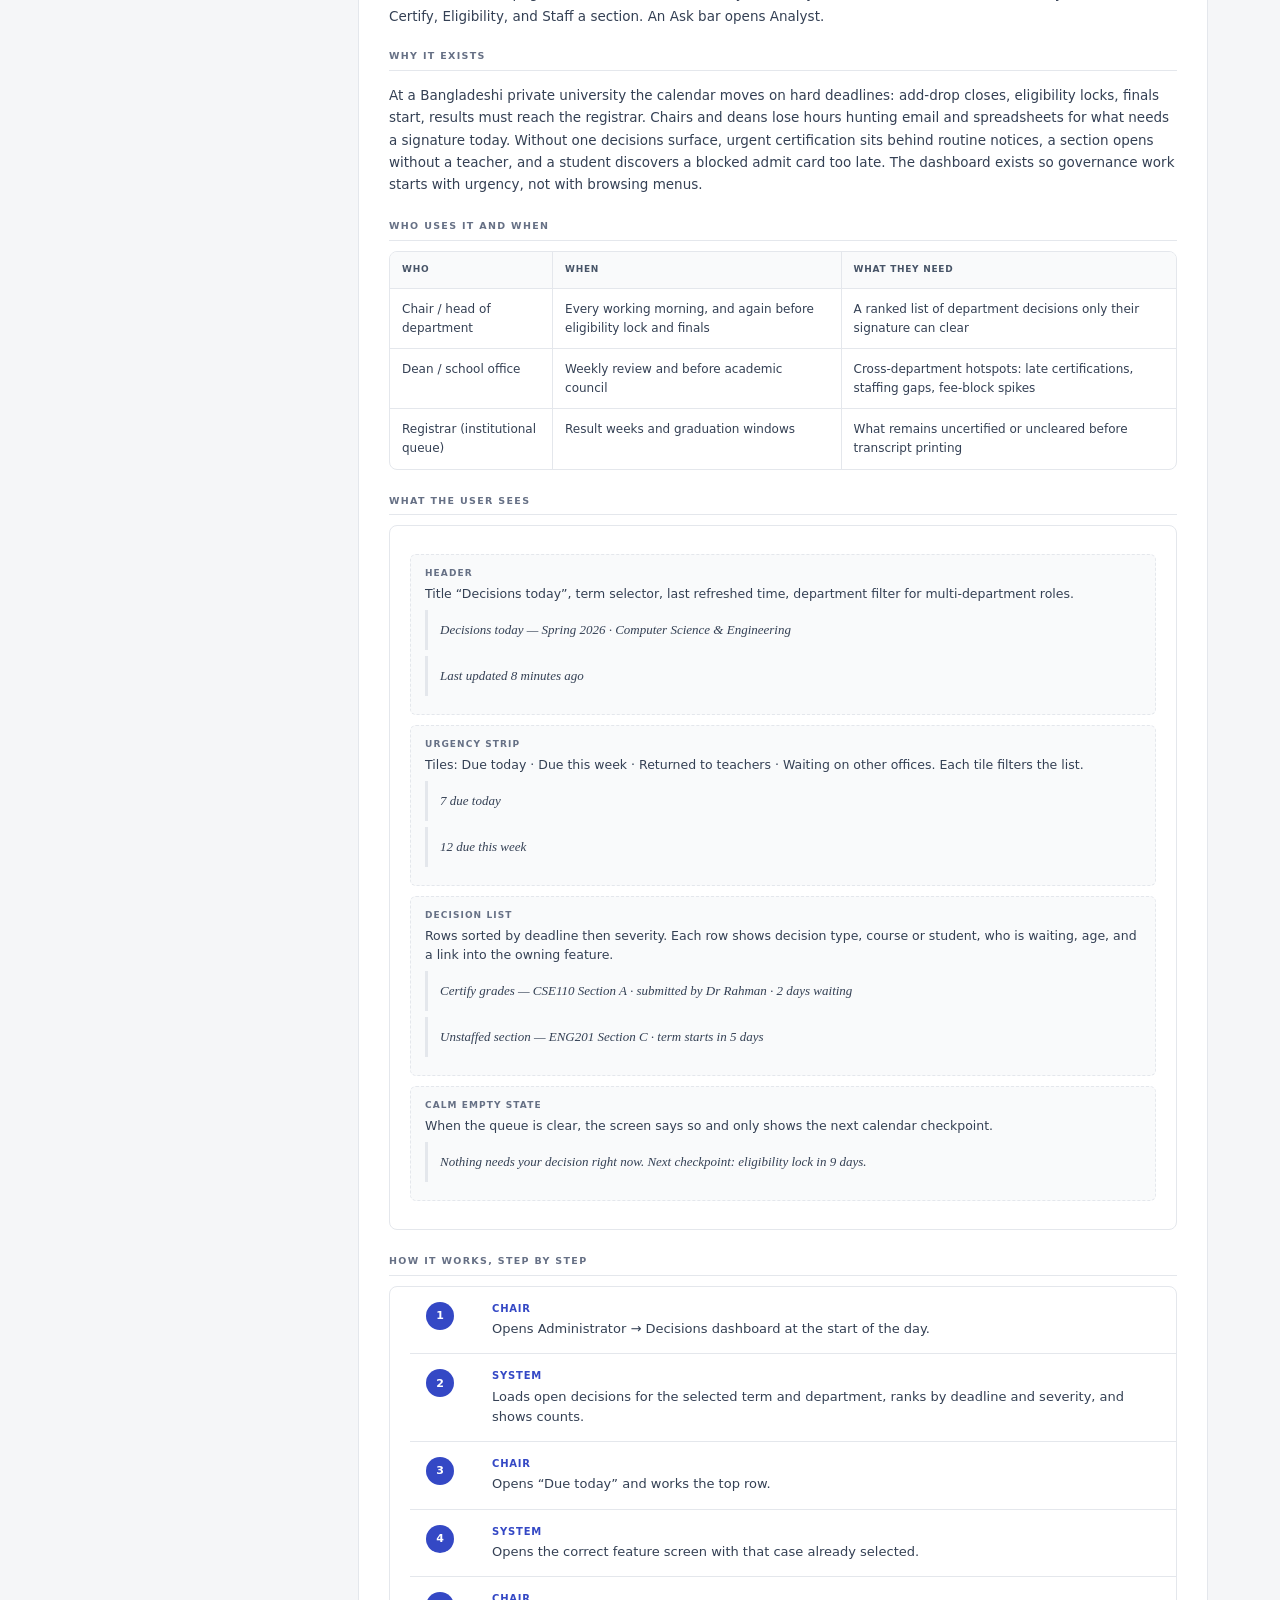
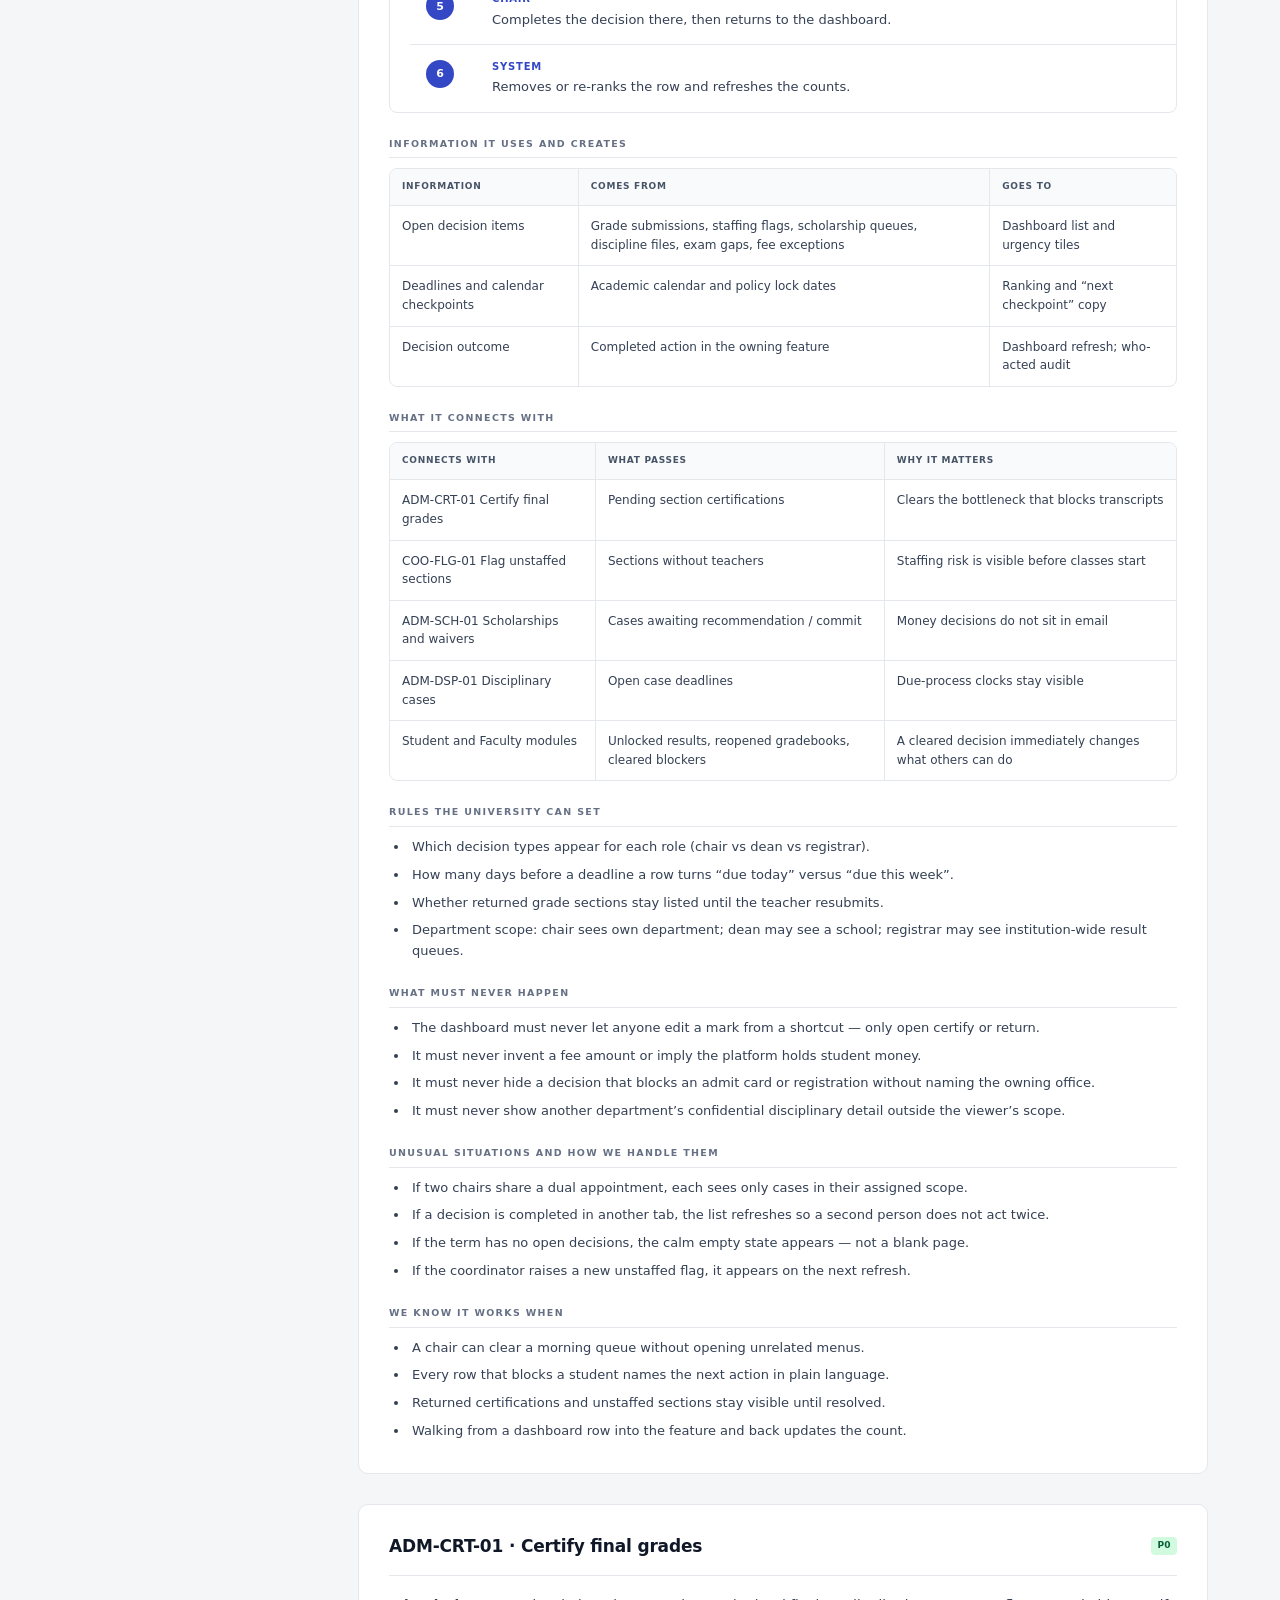
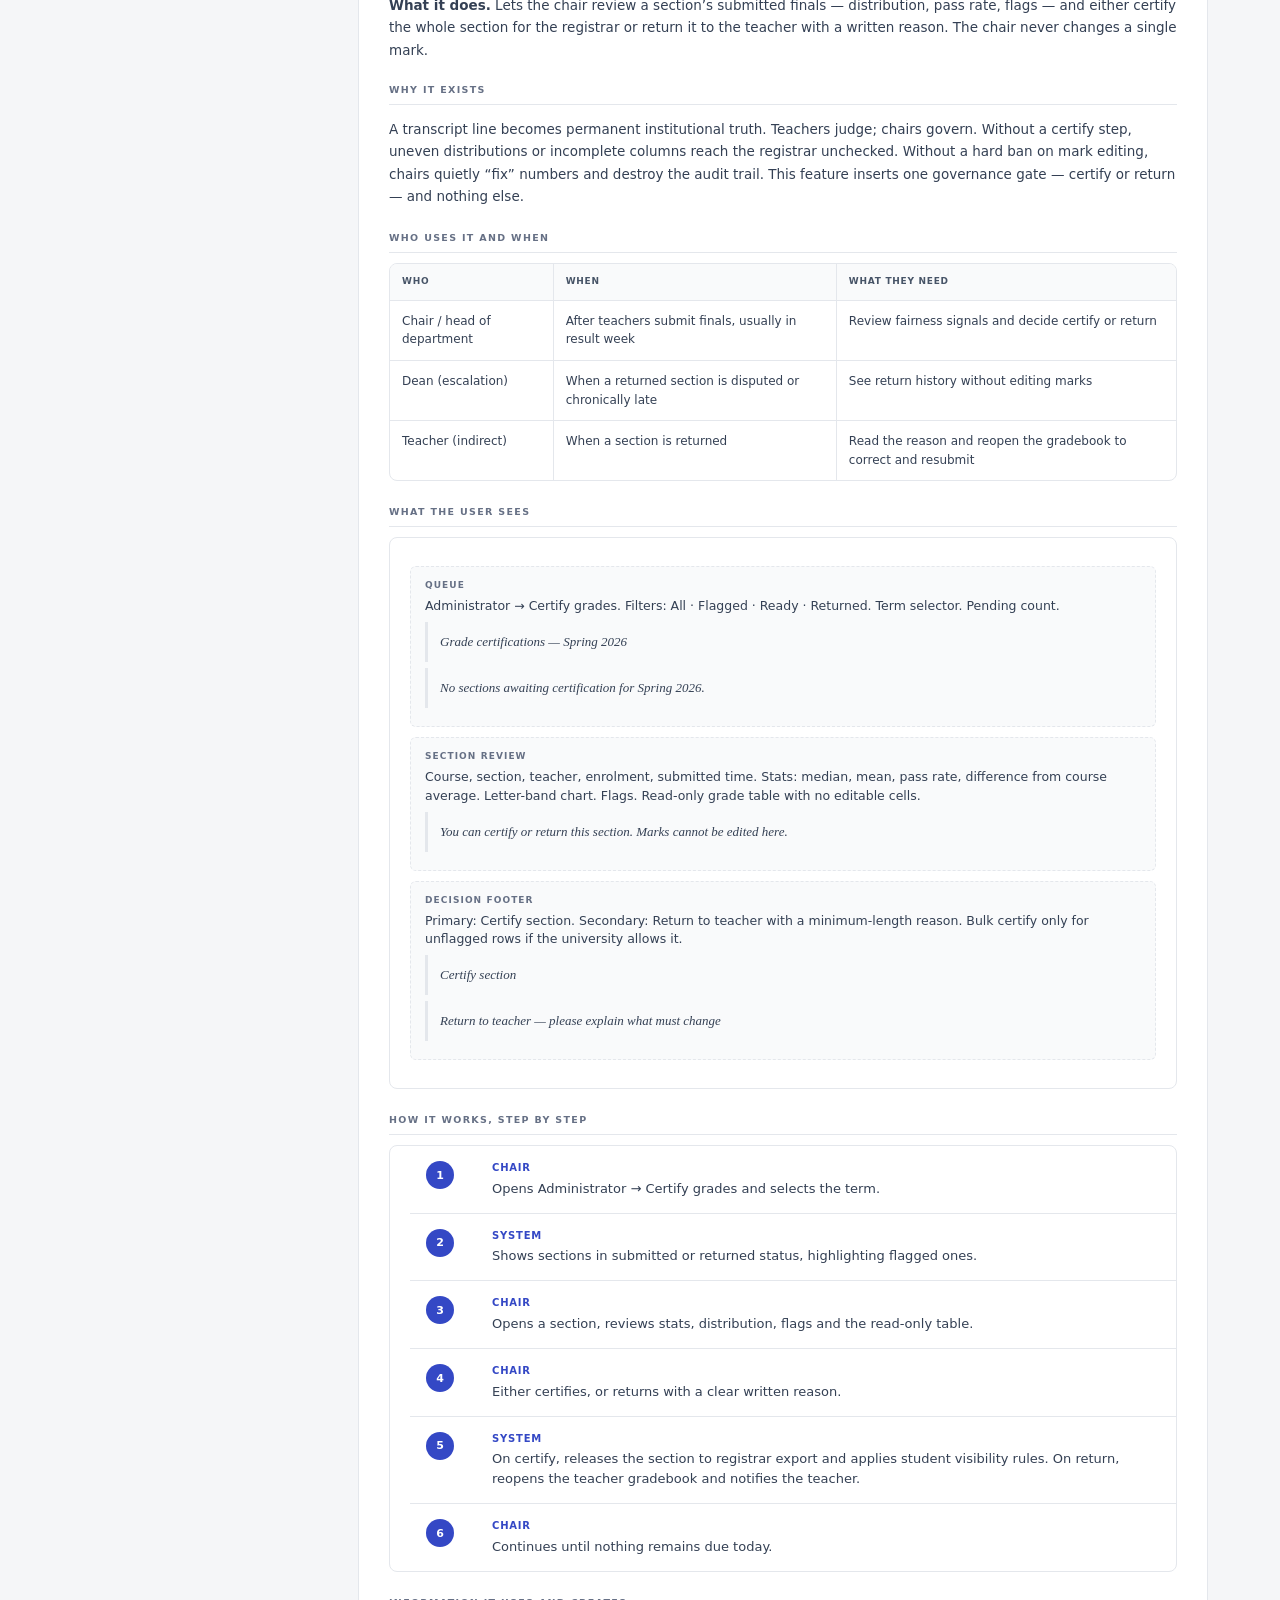
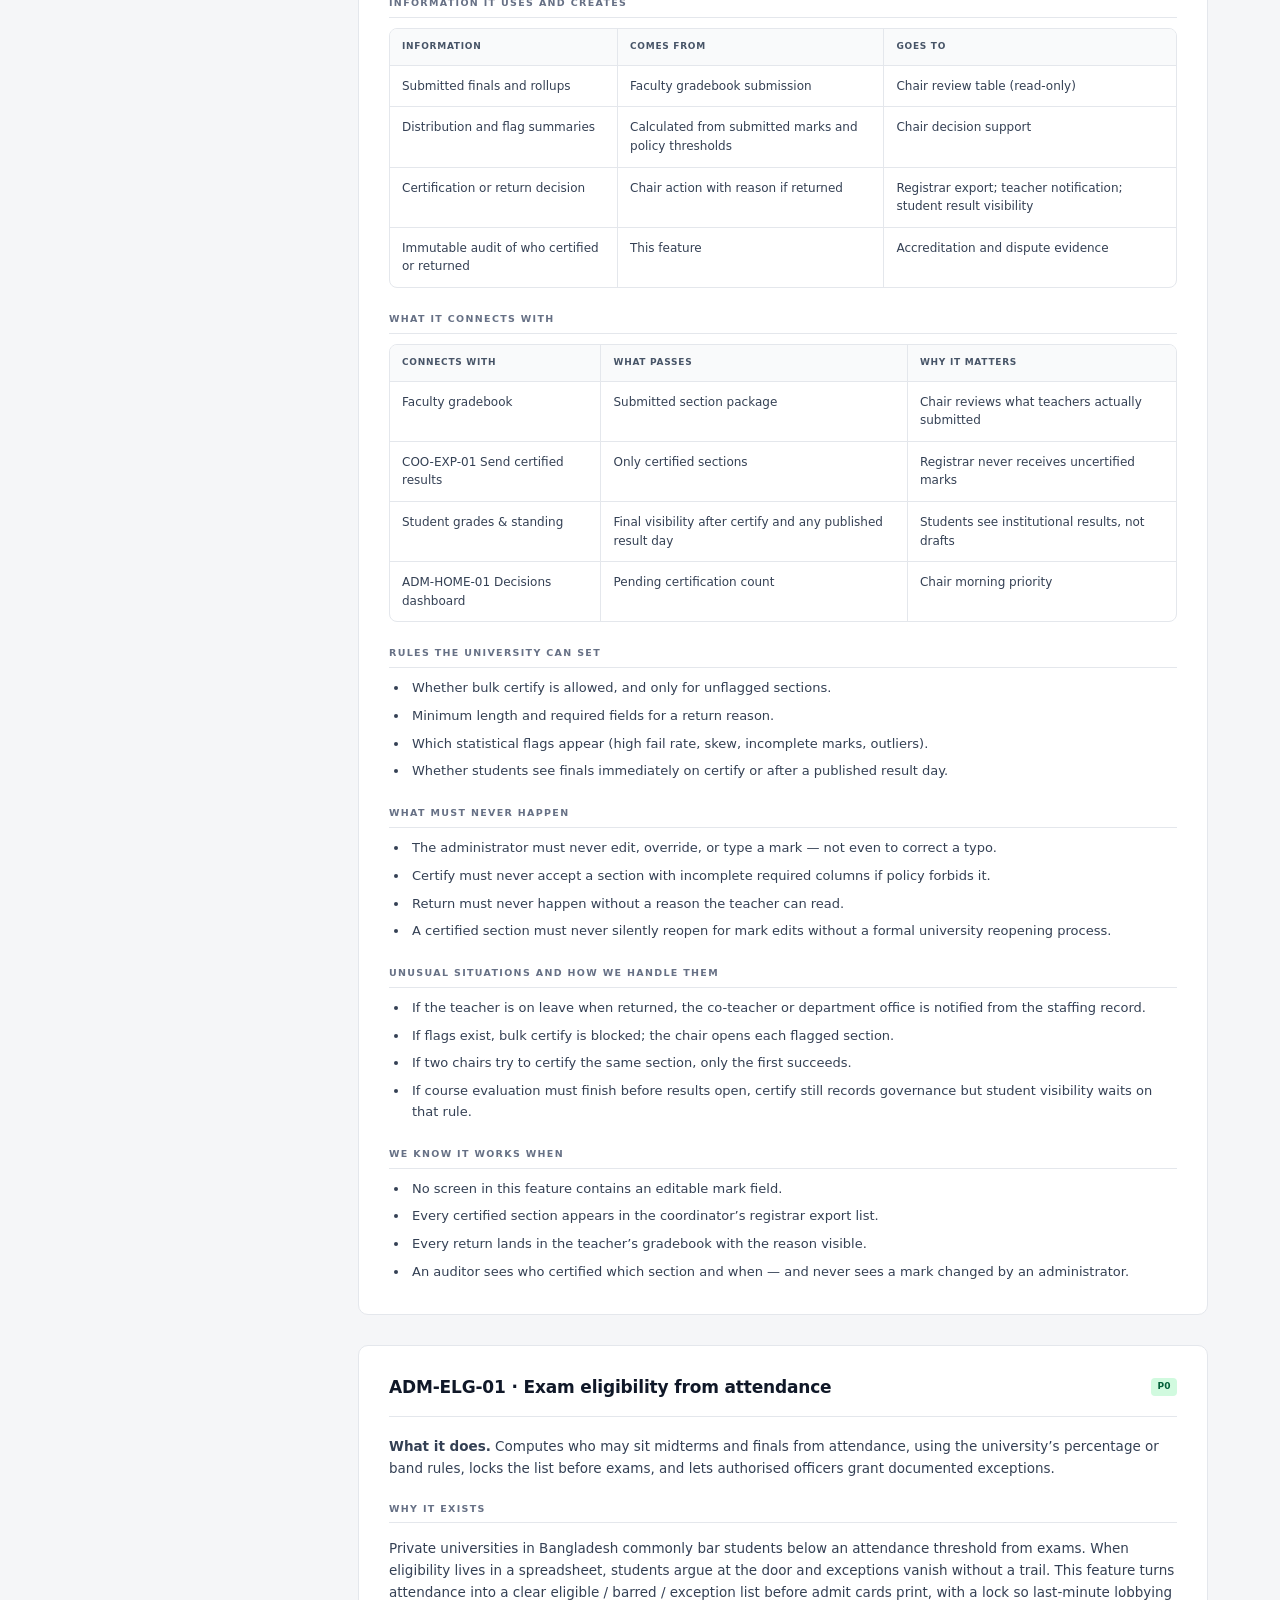
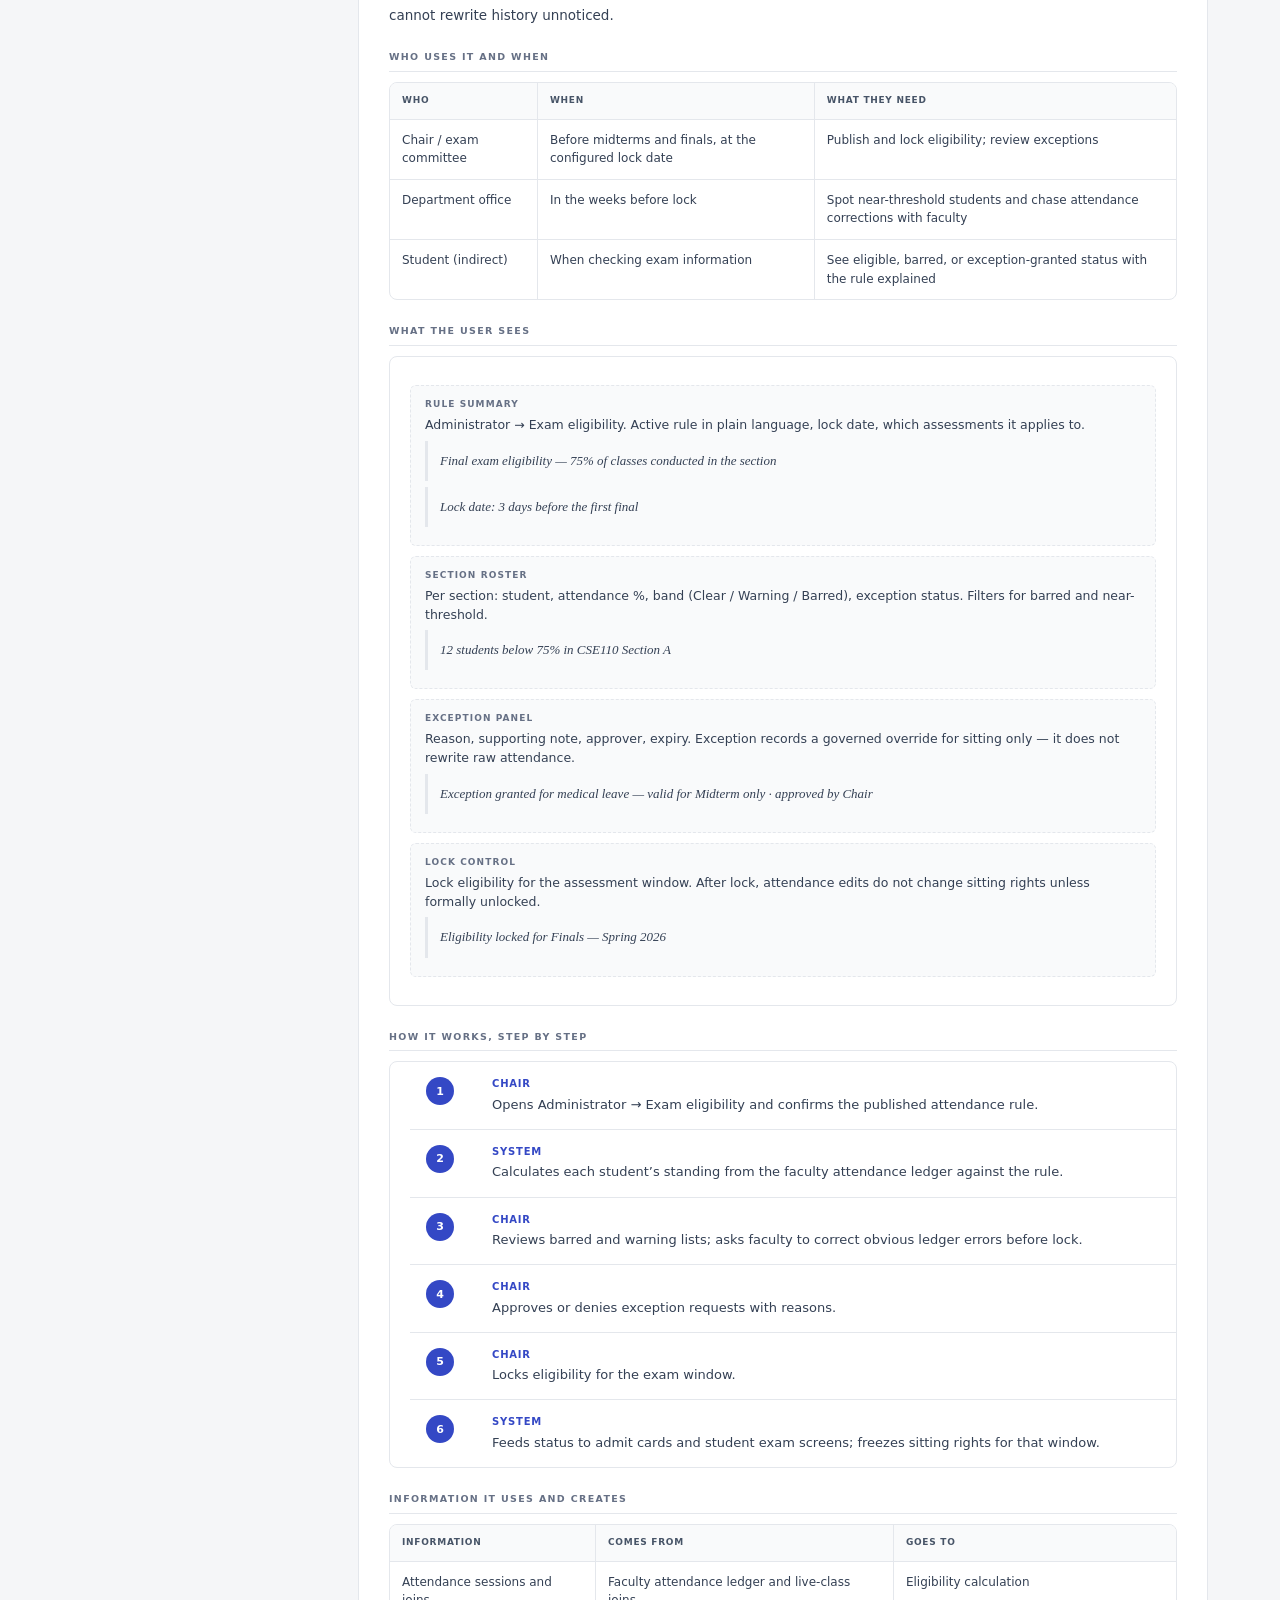
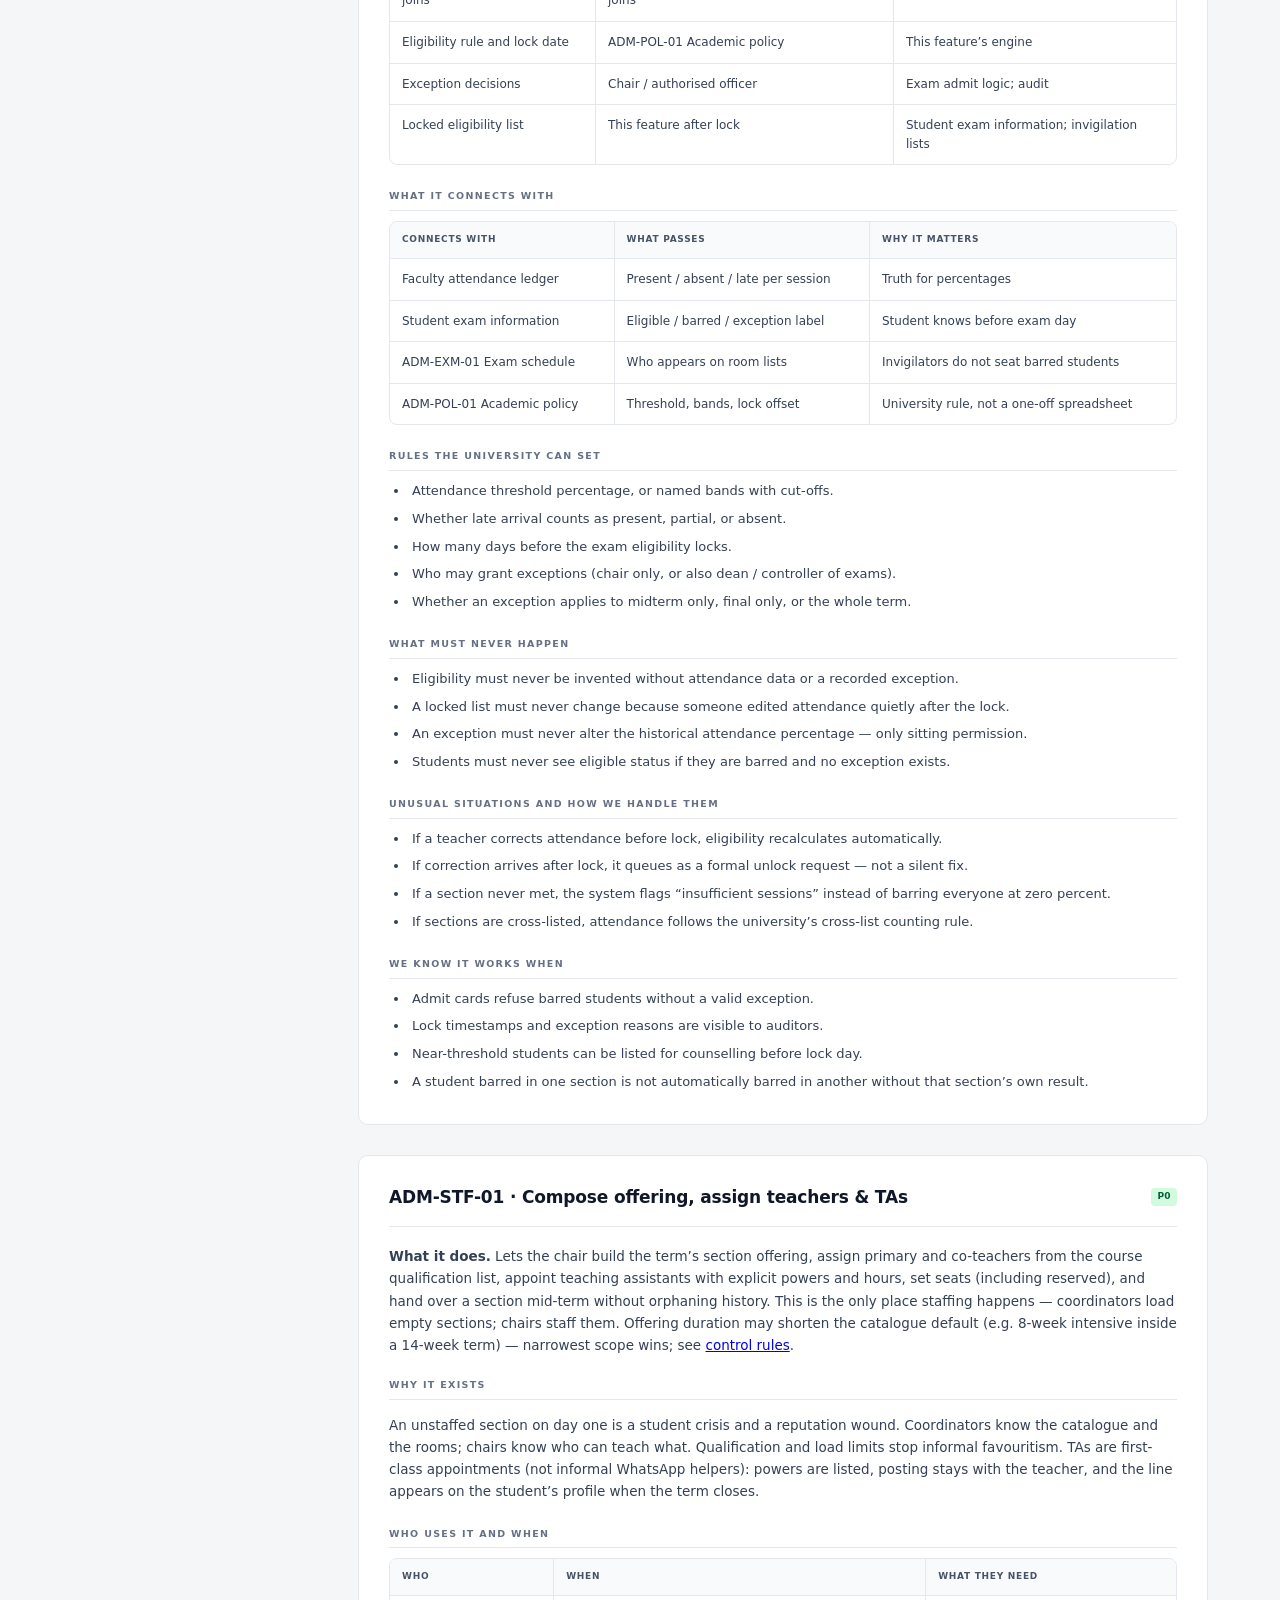
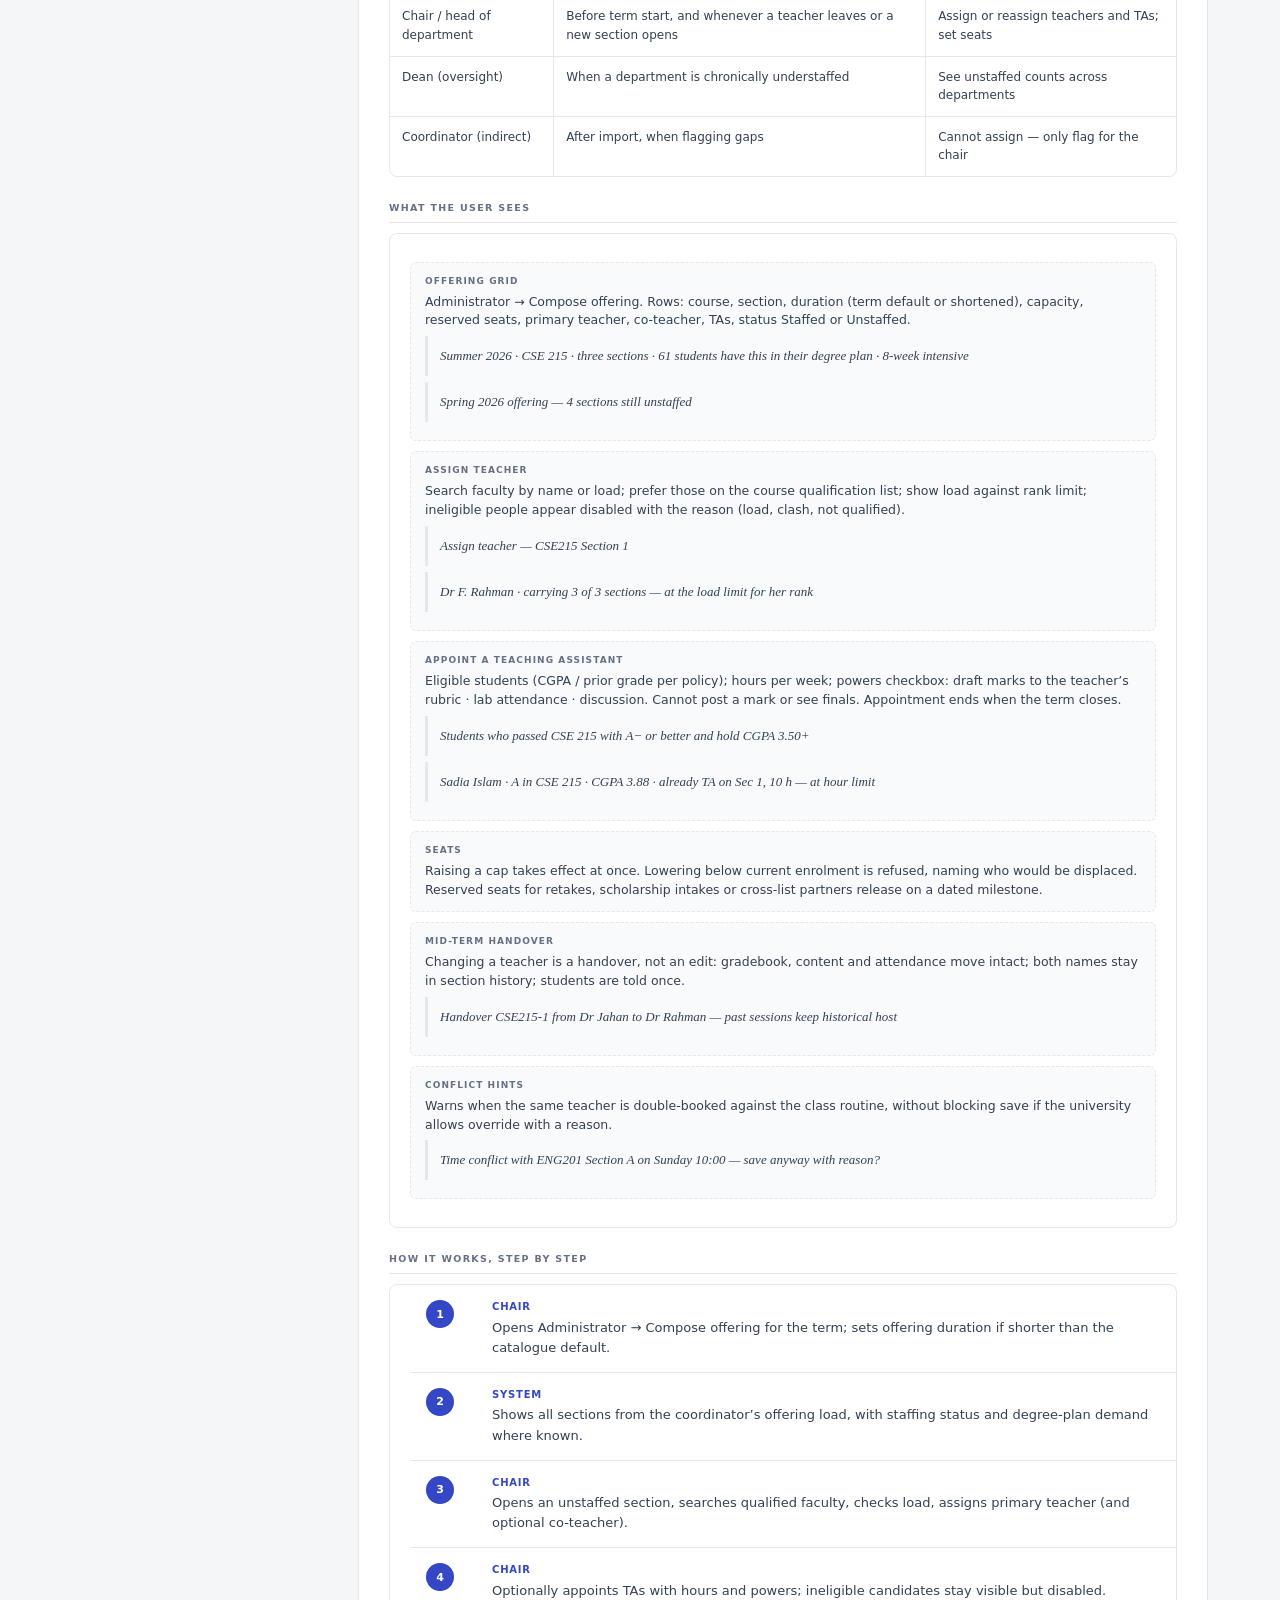
==== commit 28451af6: "Fold wireframe v2 gaps into connected PRD specs Bring object model, seven roles, control rules, TA/a" ====
--- a/prd-local/admin.html
+++ b/prd-local/admin.html
@@ -4,10 +4,10 @@
 <meta charset="utf-8"/>
 <meta name="viewport" content="width=device-width, initial-scale=1"/>
 <title>Administrator module — Shikho Campus PRD</title>
-<link rel="stylesheet" href="./pro.css?v=22"/>
-<link rel="stylesheet" href="./spec.css?v=22"/>
-<link rel="stylesheet" href="./dev.css?v=22"/>
-<script src="./nav.js?v=22" defer></script>
+<link rel="stylesheet" href="./pro.css?v=23"/>
+<link rel="stylesheet" href="./spec.css?v=23"/>
+<link rel="stylesheet" href="./dev.css?v=23"/>
+<script src="./nav.js?v=23" defer></script>
 </head>
 <body>
 <div class="layout">
@@ -25,9 +25,9 @@
   <a href="#ADM-HOME-01">Decisions dashboard</a>
   <a href="#ADM-CRT-01">Certify grades</a>
   <a href="#ADM-ELG-01">Exam eligibility</a>
-  <a href="#ADM-STF-01">Compose offering</a>
+  <a href="#ADM-STF-01">Compose offering &amp; TAs</a>
   <a href="#ADM-XL-01">Cross-list sections</a>
-  <a href="#ADM-POL-01">Academic policy</a>
+  <a href="#ADM-POL-01">Academic policy &amp; calendar</a>
   <a href="#ADM-FEE-01">Fee policy</a>
   <a href="#ADM-SCH-01">Scholarships</a>
   <a href="#ADM-EXM-01">Exam schedule</a>
@@ -121,8 +121,9 @@
     <tr><th>Decision</th><th>What the chair may do</th><th>What the chair may not do</th></tr>
     <tr><td>Final grades</td><td>Certify a submitted sheet, or return it with a written reason</td><td>Edit any individual mark</td></tr>
     <tr><td>Exam eligibility</td><td>Lock who may sit finals from attendance and fee rules; grant named exceptions with reasons</td><td>Invent attendance figures or hide the rule that produced a bar</td></tr>
-    <tr><td>Staffing</td><td>Assign teachers to sections so an unstaffed offering can open</td><td>Teach or mark on a colleague’s behalf from this module</td></tr>
-    <tr><td>Fee consequences</td><td>Publish which unpaid dues block registration, admit cards, documents, or class access</td><td>Create invoice amounts or hold student money</td></tr>
+    <tr><td>Fee consequences</td><td>Publish which unpaid dues block registration, admit cards, documents, or class access; protect per-credit rates by admission cohort</td><td>Create invoice amounts or hold student money; rewrite an existing student’s cohort rate when raising tuition</td></tr>
+    <tr><td>Scholarships</td><td>Recommend awards from scheme data</td><td>Commit finance reductions alone; invent taka amounts</td></tr>
+    <tr><td>Staffing</td><td>Assign teachers and TAs; set qualification and load</td><td>Teach or mark on a colleague’s behalf from this module</td></tr>
     <tr><td>Analyst (AI)</td><td>Ask read-only questions against records the chair may already see</td><td>Change a record, or see a teacher’s private Momentum</td></tr>
   </table>
   </section>
@@ -136,11 +137,11 @@
     <tr><td><strong>ADM-HOME-01</strong></td><td>Decisions dashboard</td><td>One morning screen of decisions waiting, ranked by how soon they block students or the calendar.</td><td>P0</td><td>All administrator features; coordinator unstaffed flags; student/faculty unlocks</td></tr>
     <tr><td><strong>ADM-CRT-01</strong></td><td>Certify final grades</td><td>Review submitted finals and certify or return — never edit a mark.</td><td>P0</td><td>Faculty gradebook; COO-EXP-01; student results; ADM-HOME-01</td></tr>
     <tr><td><strong>ADM-ELG-01</strong></td><td>Exam eligibility from attendance</td><td>Compute eligible/barred lists from attendance, lock before exams, record exceptions.</td><td>P0</td><td>Faculty attendance; ADM-POL-01; student exam info; ADM-EXM-01</td></tr>
-    <tr><td><strong>ADM-STF-01</strong></td><td>Compose offering and assign teachers</td><td>Build the term offering and assign teachers — the only place staffing happens.</td><td>P0</td><td>COO-IMP-01; COO-FLG-01; Faculty home; student course headers</td></tr>
+    <tr><td><strong>ADM-STF-01</strong></td><td>Compose offering, assign teachers &amp; TAs</td><td>Build the term offering; assign teachers; appoint TAs with powers; mid-term handover — the only place staffing happens.</td><td>P0</td><td>COO-IMP-01; COO-FLG-01; Faculty home; STU-PRF-01; student course headers</td></tr>
     <tr><td><strong>ADM-XL-01</strong></td><td>Cross-list sections</td><td>Link sections to share teaching while keeping official rosters separate.</td><td>P1</td><td>ADM-STF-01; Faculty content/gradebook; ADM-CRT-01; ADM-ELG-01</td></tr>
-    <tr><td><strong>ADM-POL-01</strong></td><td>Academic policy settings</td><td>Grade scale, attendance rule, probation, credit limits, retake caps — one published truth.</td><td>P0</td><td>Gradebook; eligibility; registration; accreditation</td></tr>
+    <tr><td><strong>ADM-POL-01</strong></td><td>Academic policy &amp; calendar</td><td>Grade scale, attendance, similarity thresholds, term milestones — versioned; live calendar moves need impact preview + second confirmer.</td><td>P0</td><td>Gradebook; eligibility; registration; FAC-ASM-01; accreditation</td></tr>
     <tr><td><strong>ADM-FEE-01</strong></td><td>Fee policy and what unpaid dues block</td><td>Map finance charge types to academic holds — platform never holds money.</td><td>P0</td><td>COO-FEE-01; COO-REC-01; student holds; scholarships</td></tr>
-    <tr><td><strong>ADM-SCH-01</strong></td><td>Scholarships and waivers approval</td><td>Approve aid categories for finance to apply — officers do not invent invoice amounts.</td><td>P1</td><td>ADM-FEE-01; finance via coordinator sync; student fee dashboard</td></tr>
+    <tr><td><strong>ADM-SCH-01</strong></td><td>Scholarships and waivers</td><td>Chair recommends; finance commits awards from scheme data — officers do not invent invoice amounts.</td><td>P1</td><td>ADM-FEE-01; finance via coordinator sync; student fee dashboard; STU-PRF-01</td></tr>
     <tr><td><strong>ADM-EXM-01</strong></td><td>Exam schedule and invigilation duty</td><td>Publish exam timetable, rooms and invigilator duties.</td><td>P1</td><td>Eligibility lists; student exam info; faculty calendar; class routine</td></tr>
     <tr><td><strong>ADM-DSP-01</strong></td><td>Disciplinary cases</td><td>Track notice, response, hearing and sanctions with due-process audit.</td><td>P1</td><td>Faculty referrals; student holds; ADM-HOME-01; accreditation metrics</td></tr>
     <tr><td><strong>ADM-QAC-01</strong></td><td>Accreditation and outcome reports</td><td>Assemble OBE / BAC / BAETE evidence packs from certified data.</td><td>P1</td><td>Faculty outcomes; ADM-CRT-01; ADM-FDB-01; ADM-POL-01</td></tr>
@@ -212,7 +213,7 @@
     <tr><th>Connects with</th><th>What passes</th><th>Why it matters</th></tr>
     <tr><td>ADM-CRT-01 Certify final grades</td><td>Pending section certifications</td><td>Clears the bottleneck that blocks transcripts</td></tr>
     <tr><td>COO-FLG-01 Flag unstaffed sections</td><td>Sections without teachers</td><td>Staffing risk is visible before classes start</td></tr>
-    <tr><td>ADM-SCH-01 Scholarships and waivers</td><td>Cases awaiting approval</td><td>Money decisions do not sit in email</td></tr>
+    <tr><td>ADM-SCH-01 Scholarships and waivers</td><td>Cases awaiting recommendation / commit</td><td>Money decisions do not sit in email</td></tr>
     <tr><td>ADM-DSP-01 Disciplinary cases</td><td>Open case deadlines</td><td>Due-process clocks stay visible</td></tr>
     <tr><td>Student and Faculty modules</td><td>Unlocked results, reopened gradebooks, cleared blockers</td><td>A cleared decision immediately changes what others can do</td></tr>
   </table>
@@ -426,14 +427,14 @@
 </article>
 
 <article class="spec" id="ADM-STF-01">
-  <div class="spec-head"><h3>ADM-STF-01 · Compose offering and assign teachers</h3><span class="tag p0">P0</span></div>
-  <p class="intent"><strong>What it does.</strong> Lets the chair build the term’s section offering and assign primary and secondary teachers. This is the only place teachers are assigned — coordinators load empty sections; chairs staff them.</p>
+  <div class="spec-head"><h3>ADM-STF-01 · Compose offering, assign teachers &amp; TAs</h3><span class="tag p0">P0</span></div>
+  <p class="intent"><strong>What it does.</strong> Lets the chair build the term’s section offering, assign primary and co-teachers from the course qualification list, appoint teaching assistants with explicit powers and hours, set seats (including reserved), and hand over a section mid-term without orphaning history. This is the only place staffing happens — coordinators load empty sections; chairs staff them. Offering duration may shorten the catalogue default (e.g. 8-week intensive inside a 14-week term) — narrowest scope wins; see <a href="./platform.html#controls">control rules</a>.</p>
   <h4>Why it exists</h4>
-  <p>An unstaffed section on day one is a student crisis and a reputation wound. Coordinators know the catalogue and the rooms; chairs know who can teach what. Separating record load from teacher assignment prevents a clerk from quietly placing a favourite teacher, and keeps academic judgement with the department head.</p>
+  <p>An unstaffed section on day one is a student crisis and a reputation wound. Coordinators know the catalogue and the rooms; chairs know who can teach what. Qualification and load limits stop informal favouritism. TAs are first-class appointments (not informal WhatsApp helpers): powers are listed, posting stays with the teacher, and the line appears on the student’s profile when the term closes.</p>
   <h4>Who uses it and when</h4>
   <table>
     <tr><th>Who</th><th>When</th><th>What they need</th></tr>
-    <tr><td>Chair / head of department</td><td>Before term start, and whenever a teacher leaves or a new section opens</td><td>Assign or reassign teachers to every section</td></tr>
+    <tr><td>Chair / head of department</td><td>Before term start, and whenever a teacher leaves or a new section opens</td><td>Assign or reassign teachers and TAs; set seats</td></tr>
     <tr><td>Dean (oversight)</td><td>When a department is chronically understaffed</td><td>See unstaffed counts across departments</td></tr>
     <tr><td>Coordinator (indirect)</td><td>After import, when flagging gaps</td><td>Cannot assign — only flag for the chair</td></tr>
   </table>
@@ -441,14 +442,30 @@
   <div class="screen">
     <div class="zone">
       <strong>Offering grid</strong>
-      <p>Administrator → Compose offering. Rows: course, section, capacity, room hint, primary teacher, secondary / co-teacher, status Staffed or Unstaffed.</p>
+      <p>Administrator → Compose offering. Rows: course, section, duration (term default or shortened), capacity, reserved seats, primary teacher, co-teacher, TAs, status Staffed or Unstaffed.</p>
+      <div class="copy">Summer 2026 · CSE 215 · three sections · 61 students have this in their degree plan · 8-week intensive</div>
       <div class="copy">Spring 2026 offering — 4 sections still unstaffed</div>
     </div>
     <div class="zone">
-      <strong>Assign panel</strong>
-      <p>Search faculty by name or load; show teaching load this term; pick primary and optional co-teacher; save.</p>
-      <div class="copy">Assign teacher — CSE110 Section B</div>
-      <div class="copy">Dr A. Rahman · current load 3 sections · maximum 4</div>
+      <strong>Assign teacher</strong>
+      <p>Search faculty by name or load; prefer those on the course qualification list; show load against rank limit; ineligible people appear disabled with the reason (load, clash, not qualified).</p>
+      <div class="copy">Assign teacher — CSE215 Section 1</div>
+      <div class="copy">Dr F. Rahman · carrying 3 of 3 sections — at the load limit for her rank</div>
+    </div>
+    <div class="zone">
+      <strong>Appoint a teaching assistant</strong>
+      <p>Eligible students (CGPA / prior grade per policy); hours per week; powers checkbox: draft marks to the teacher’s rubric · lab attendance · discussion. Cannot post a mark or see finals. Appointment ends when the term closes.</p>
+      <div class="copy">Students who passed CSE 215 with A− or better and hold CGPA 3.50+</div>
+      <div class="copy">Sadia Islam · A in CSE 215 · CGPA 3.88 · already TA on Sec 1, 10 h — at hour limit</div>
+    </div>
+    <div class="zone">
+      <strong>Seats</strong>
+      <p>Raising a cap takes effect at once. Lowering below current enrolment is refused, naming who would be displaced. Reserved seats for retakes, scholarship intakes or cross-list partners release on a dated milestone.</p>
+    </div>
+    <div class="zone">
+      <strong>Mid-term handover</strong>
+      <p>Changing a teacher is a handover, not an edit: gradebook, content and attendance move intact; both names stay in section history; students are told once.</p>
+      <div class="copy">Handover CSE215-1 from Dr Jahan to Dr Rahman — past sessions keep historical host</div>
     </div>
     <div class="zone">
       <strong>Conflict hints</strong>
@@ -458,19 +475,20 @@
   </div>
   <h4>How it works, step by step</h4>
   <ol class="journey">
-    <li><span class="n">1</span><div><span class="who">Chair</span>Opens Administrator → Compose offering for the term.</div></li>
-    <li><span class="n">2</span><div><span class="who">System</span>Shows all sections from the coordinator’s offering load, with staffing status.</div></li>
-    <li><span class="n">3</span><div><span class="who">Chair</span>Opens an unstaffed section, searches faculty, checks load, assigns primary teacher.</div></li>
-    <li><span class="n">4</span><div><span class="who">System</span>Updates the section to Staffed and notifies the teacher of the assignment.</div></li>
-    <li><span class="n">5</span><div><span class="who">Chair</span>Repeats until unstaffed count is zero or remaining gaps are accepted with a plan.</div></li>
-    <li><span class="n">6</span><div><span class="who">System</span>Clears related flags on the decisions dashboard and the coordinator’s unstaffed list.</div></li>
+    <li><span class="n">1</span><div><span class="who">Chair</span>Opens Administrator → Compose offering for the term; sets offering duration if shorter than the catalogue default.</div></li>
+    <li><span class="n">2</span><div><span class="who">System</span>Shows all sections from the coordinator’s offering load, with staffing status and degree-plan demand where known.</div></li>
+    <li><span class="n">3</span><div><span class="who">Chair</span>Opens an unstaffed section, searches qualified faculty, checks load, assigns primary teacher (and optional co-teacher).</div></li>
+    <li><span class="n">4</span><div><span class="who">Chair</span>Optionally appoints TAs with hours and powers; ineligible candidates stay visible but disabled.</div></li>
+    <li><span class="n">5</span><div><span class="who">System</span>Updates the section to Staffed, notifies teachers and TAs, opens workspaces, writes appointments that will appear on <a href="./student.html#STU-PRF-01">STU-PRF-01</a>.</div></li>
+    <li><span class="n">6</span><div><span class="who">Chair</span>Repeats until unstaffed count is zero or remaining gaps are accepted with a plan; publishes when ready (blocked while any required section has no teacher).</div></li>
+    <li><span class="n">7</span><div><span class="who">System</span>Clears related flags on the decisions dashboard and the coordinator’s unstaffed list.</div></li>
   </ol>
   <h4>Information it uses and creates</h4>
   <table>
     <tr><th>Information</th><th>Comes from</th><th>Goes to</th></tr>
     <tr><td>Section offering skeleton</td><td>Coordinator record load (students, faculty directory, offerings)</td><td>Staffing grid</td></tr>
-    <tr><td>Faculty directory and load</td><td>Faculty records and existing assignments</td><td>Assign panel</td></tr>
-    <tr><td>Teacher assignment</td><td>Chair decision</td><td>Faculty home; student roster of who teaches; live class host rights</td></tr>
+    <tr><td>Course qualification list &amp; load limits</td><td>Department registry / <a href="./index.html#config">settings</a></td><td>Assign panel eligibility</td></tr>
+    <tr><td>Teacher / TA appointment</td><td>Chair decision</td><td>Faculty home; TA desk; student roster; profile history</td></tr>
     <tr><td>Unstaffed status</td><td>Absence of assignment</td><td>COO-FLG-01 and ADM-HOME-01</td></tr>
   </table>
   <h4>What it connects with</h4>
@@ -478,33 +496,38 @@
     <tr><th>Connects with</th><th>What passes</th><th>Why it matters</th></tr>
     <tr><td>COO-IMP-01 Load records</td><td>Empty sections without teachers</td><td>Chair receives something to staff</td></tr>
     <tr><td>COO-FLG-01 Flag unstaffed sections</td><td>Gap list</td><td>Chair sees what still needs a person</td></tr>
-    <tr><td>Faculty module</td><td>Section assignment</td><td>Teacher sees courses on their home</td></tr>
+    <tr><td>Faculty module / TA desk</td><td>Section assignment and powers</td><td>Teacher and TA see the right workspace</td></tr>
+    <tr><td>STU-PRF-01 Student profile</td><td>Dated TA appointments</td><td>History survives when the term closes</td></tr>
     <tr><td>Student course workspace</td><td>Teacher name on the section</td><td>Students know who teaches them</td></tr>
+    <tr><td><a href="./build.html#rbac">RBAC</a> <code>offering.staff</code></td><td>Who may appoint</td><td>Coordinator cannot staff</td></tr>
   </table>
   <h4>Rules the university can set</h4>
   <ul>
-    <li>Maximum teaching load per faculty rank.</li>
+    <li>Maximum teaching load per faculty rank; TA weekly hour cap.</li>
+    <li>Course qualification list — who may be assigned which catalogue courses.</li>
+    <li>TA eligibility (prior grade, CGPA) and which powers may be granted.</li>
     <li>Whether co-teachers are required for large sections.</li>
-    <li>Whether time-conflict overrides are allowed, and who must enter a reason.</li>
-    <li>Whether graduate teaching assistants may be assigned as secondary only.</li>
+    <li>Whether time-conflict or qualification overrides are allowed, and who must enter a reason.</li>
   </ul>
   <h4>What must never happen</h4>
   <ul>
-    <li>The coordinator role must never assign or change a teacher here or anywhere else.</li>
+    <li>The coordinator role must never assign or change a teacher or TA here or anywhere else.</li>
     <li>Import must never carry a teacher column into a live assignment.</li>
     <li>A section must never appear staffed without a named primary teacher on record.</li>
-    <li>Removing a teacher mid-term must never orphan live sessions without a replacement or explicit suspension.</li>
+    <li>A TA appointment must never grant posting marks, seeing finals, or acting outside the appointed section.</li>
+    <li>Removing a teacher mid-term must never orphan live sessions without a replacement or explicit suspension — handover keeps history.</li>
   </ul>
   <h4>Unusual situations and how we handle them</h4>
   <ul>
-    <li>If a teacher resigns mid-term, the chair reassigns; past sessions stay under the historical host for attendance integrity.</li>
-    <li>If faculty search finds no one with capacity, the section stays Unstaffed and remains on the dashboard.</li>
+    <li>If a teacher resigns mid-term, the chair runs handover; past sessions stay under the historical host for attendance integrity; students are notified once.</li>
+    <li>If faculty search finds no one with capacity, the section stays Unstaffed and remains on the dashboard — ineligible people stay visible with reasons.</li>
     <li>If the same person is chair and teacher, assignment still requires an explicit action — no auto-self-assign surprise.</li>
+    <li>If lowering seats would displace enrolled students, save is refused with names.</li>
   </ul>
   <h4>We know it works when</h4>
   <ul>
     <li>Every section students can register into has a primary teacher before the teaching week starts, or is explicitly marked deferred.</li>
-    <li>Teachers see new assignments on their faculty home the same day.</li>
+    <li>Teachers and TAs see new appointments on their home the same day; closed TA lines appear on the student profile.</li>
     <li>Coordinator unstaffed flags clear only after a real assignment, not after a note.</li>
   </ul>
 </article>
@@ -591,28 +614,44 @@
 </article>
 
 <article class="spec" id="ADM-POL-01">
-  <div class="spec-head"><h3>ADM-POL-01 · Academic policy settings</h3><span class="tag p0">P0</span></div>
-  <p class="intent"><strong>What it does.</strong> Holds the university’s academic rules in one place: grade scale and letter bands, attendance rule, probation thresholds, credit limits per term, and retake caps — so every other feature enforces the same published truth.</p>
+  <div class="spec-head"><h3>ADM-POL-01 · Academic policy &amp; calendar</h3><span class="tag p0">P0</span></div>
+  <p class="intent"><strong>What it does.</strong> Holds the university’s academic rules and the term calendar in one place: grade scale and letter bands, attendance rule, probation and credit limits, retake caps, dual similarity thresholds (review vs auto-escalate), and milestones every other deadline reads from — so every feature enforces the same published truth. Behaviour of changes: <a href="./platform.html#controls">control rules</a> (not retroactive · impact preview · narrowest scope wins).</p>
   <h4>Why it exists</h4>
-  <p>When grade cut-offs live in a circular and attendance thresholds live in a chair’s head, students get contradictory answers from different offices. Policy settings exist so the catalogue year, the grade scale, probation and retake limits are configured once, versioned by term or catalogue, and readable by faculty, students and accreditation visitors alike.</p>
+  <p>When grade cut-offs live in a circular and attendance thresholds live in a chair’s head, students get contradictory answers from different offices. When exam dates live in a separate spreadsheet, moving one date silently breaks admit cards and fee grace windows. Policy and calendar exist so rules and milestones are configured once, versioned, and readable by faculty, students and accreditation visitors alike.</p>
   <h4>Who uses it and when</h4>
   <table>
     <tr><th>Who</th><th>When</th><th>What they need</th></tr>
-    <tr><td>Registrar / academic council delegate</td><td>Before a new catalogue year or term</td><td>Publish the rules that will govern that cohort</td></tr>
-    <tr><td>Chair (department overlays where allowed)</td><td>When department-specific attendance or credit rules apply</td><td>Set only what the university permits departments to vary</td></tr>
-    <tr><td>All other modules (consumers)</td><td>Continuously</td><td>Read the active policy — never invent local cut-offs</td></tr>
+    <tr><td>Registrar / academic council delegate</td><td>Before a new catalogue year or term</td><td>Publish the rules and milestones that will govern that cohort</td></tr>
+    <tr><td>Chair (department overlays where allowed)</td><td>When department-specific attendance, credit or similarity rules apply</td><td>Set only what the university permits departments to vary</td></tr>
+    <tr><td>All other modules (consumers)</td><td>Continuously</td><td>Read the active policy and calendar — never invent local cut-offs or dates</td></tr>
   </table>
   <h4>What the user sees</h4>
   <div class="screen">
     <div class="zone">
       <strong>Policy home</strong>
-      <p>Administrator → Academic policy. Cards for Grade scale · Attendance · Probation · Credit limits · Retakes, each showing active version and effective term.</p>
+      <p>Administrator → Academic policy. Cards for Grade scale · Attendance · Probation · Credit limits · Retakes · Similarity, each showing active version, scope and effective term.</p>
       <div class="copy">Academic policy — Catalogue 2024–2025 · effective Spring 2026</div>
     </div>
     <div class="zone">
+      <strong>Academic calendar</strong>
+      <p>One screen per term: draft → published → running → archived. Milestones: registration, classes begin, add/drop, fee instalments, withdrawal, eligibility lock, finals, grades due. Derived week count and holiday imports are read-only.</p>
+      <div class="copy">Summer 2026 Draft — nobody outside this screen can see it</div>
+      <div class="copy">Exam notice policy requires schedule 21 days ahead — publishing later than 11 Aug will be refused</div>
+    </div>
+    <div class="zone">
+      <strong>Moving a live date</strong>
+      <p>Before save: impact list (sections, admit cards, fee grace windows). A second confirmer must approve; history is signed. Nothing silently reschedules underneath students.</p>
+      <div class="copy">Shifting Spring’s exam start would move 46 section schedules, invalidate 4 downloaded admit cards and reopen 2 fee grace windows</div>
+    </div>
+    <div class="zone">
       <strong>Grade scale editor</strong>
-      <p>Letter bands with numeric ranges, grade points, pass mark. Preview of how a sample score maps.</p>
+      <p>Letter bands with numeric ranges, grade points, pass mark. Preview of how a sample score maps. Transcripts keep the scale in force at the time — never today’s.</p>
       <div class="copy">A = 80–100 (4.0) · B = 70–79 (3.0) · … · F = below 40 (0.0)</div>
+    </div>
+    <div class="zone">
+      <strong>Similarity thresholds</strong>
+      <p>Two bands, not one: review threshold (teacher must look) and case threshold (auto-open integrity case to the chair). Sources compared are configurable.</p>
+      <div class="copy">Review at 20% · auto-escalate case at 50% · compared against web, course archive, publisher databases</div>
     </div>
     <div class="zone">
       <strong>Attendance &amp; standing</strong>
@@ -621,47 +660,52 @@
     </div>
     <div class="zone">
       <strong>Publish control</strong>
-      <p>Save draft · Publish with effective date · View history of previous versions.</p>
+      <p>Save draft · Publish with effective date · View history of previous versions. Shows which scope level a value came from.</p>
       <div class="copy">Publish for Spring 2026 — teachers and students will see this scale on results</div>
     </div>
   </div>
   <h4>How it works, step by step</h4>
   <ol class="journey">
-    <li><span class="n">1</span><div><span class="who">Registrar or chair</span>Opens Administrator → Academic policy.</div></li>
-    <li><span class="n">2</span><div><span class="who">User</span>Edits the relevant card carefully, previews examples, saves a draft.</div></li>
-    <li><span class="n">3</span><div><span class="who">User</span>Publishes with an effective term or date.</div></li>
-    <li><span class="n">4</span><div><span class="who">System</span>Versions the old policy, activates the new one for the stated scope, and feeds dependent features.</div></li>
-    <li><span class="n">5</span><div><span class="who">System</span>Shows faculty and student surfaces the same bands and limits.</div></li>
+    <li><span class="n">1</span><div><span class="who">Registrar or chair</span>Opens Administrator → Academic policy / calendar.</div></li>
+    <li><span class="n">2</span><div><span class="who">User</span>Edits the relevant card carefully, previews examples or impact, saves a draft.</div></li>
+    <li><span class="n">3</span><div><span class="who">User</span>Publishes with an effective term or date. Live calendar moves require a second confirmer.</div></li>
+    <li><span class="n">4</span><div><span class="who">System</span>Versions the old policy, activates the new one for the stated scope, and feeds dependent features. Past decisions keep the rule they were made under.</div></li>
+    <li><span class="n">5</span><div><span class="who">System</span>Shows faculty and student surfaces the same bands, limits and milestones.</div></li>
   </ol>
   <h4>Information it uses and creates</h4>
   <table>
     <tr><th>Information</th><th>Comes from</th><th>Goes to</th></tr>
-    <tr><td>Policy drafts and published versions</td><td>This feature</td><td>Gradebook letter mapping; eligibility; registration credit checks; retake eligibility</td></tr>
+    <tr><td>Policy drafts and published versions</td><td>This feature</td><td>Gradebook letter mapping; eligibility; registration credit checks; retake eligibility; similarity review</td></tr>
+    <tr><td>Term milestones</td><td>Calendar publish</td><td>Every deadline in the product (registration, fees, exams, locks)</td></tr>
     <tr><td>Effective term / catalogue year</td><td>Registrar choice</td><td>Which cohort sees which rule</td></tr>
-    <tr><td>Change history</td><td>Each publish</td><td>Accreditation evidence</td></tr>
+    <tr><td>Change history &amp; second-confirmer log</td><td>Each publish / live move</td><td>Accreditation evidence; audit</td></tr>
   </table>
   <h4>What it connects with</h4>
   <table>
     <tr><th>Connects with</th><th>What passes</th><th>Why it matters</th></tr>
-    <tr><td>Faculty gradebook</td><td>Letter scale and pass mark</td><td>Teachers mark against the official scale</td></tr>
-    <tr><td>ADM-ELG-01 Exam eligibility</td><td>Attendance threshold</td><td>Same rule chairs lock before exams</td></tr>
+    <tr><td>Faculty gradebook / FAC-ASM-01</td><td>Letter scale; similarity bands</td><td>Teachers mark and review against official rules</td></tr>
+    <tr><td>ADM-ELG-01 Exam eligibility</td><td>Attendance threshold; lock date</td><td>Same rule chairs lock before exams</td></tr>
     <tr><td>Student grades &amp; standing</td><td>GPA and probation label</td><td>Students see institutional standing</td></tr>
-    <tr><td>Student course add/drop</td><td>Credit limits</td><td>Registration cannot exceed published caps</td></tr>
+    <tr><td>Student course add/drop</td><td>Credit limits; window dates</td><td>Registration cannot exceed published caps</td></tr>
+    <tr><td>ADM-DSP-01 / integrity</td><td>Case-threshold escalations</td><td>Serious similarity cannot be buried by a teacher</td></tr>
     <tr><td>ADM-QAC-01 Accreditation reports</td><td>Policy versions</td><td>Evidence pack includes what rule applied</td></tr>
   </table>
   <h4>Rules the university can set</h4>
   <ul>
-    <li>Whether departments may override attendance percentages.</li>
+    <li>Whether departments may override attendance percentages or similarity bands (narrowest scope wins).</li>
     <li>Whether plus/minus letters are used.</li>
     <li>Probation and dismissal GPA thresholds and review periods.</li>
     <li>Retake: maximum attempts, whether the latest or best grade counts.</li>
     <li>Credit limits for regular, probation, and final-term students.</li>
+    <li>Review vs case similarity thresholds and comparison sources.</li>
+    <li>Exam-notice lead time and who may act as second confirmer on live calendar moves.</li>
   </ul>
   <h4>What must never happen</h4>
   <ul>
     <li>Two live conflicting grade scales must never apply to the same section in the same term.</li>
     <li>A draft must never affect student-visible results until published.</li>
     <li>Policy publish must never silently rewrite already certified transcript lines for closed terms.</li>
+    <li>A live calendar move must never save without an impact list and second confirmer.</li>
     <li>The platform must never invent a softer probation rule to “help” a student.</li>
   </ul>
   <h4>Unusual situations and how we handle them</h4>
@@ -674,13 +718,14 @@
   <ul>
     <li>A sample score maps to the same letter in faculty and student views.</li>
     <li>Eligibility and credit checks cite the same published percentages and limits.</li>
+    <li>Moving a live exam date produces an impact list and a signed second confirmation before anything changes.</li>
     <li>Accreditation can retrieve the policy version that applied to a given term.</li>
   </ul>
 </article>
 
 <article class="spec" id="ADM-FEE-01">
   <div class="spec-head"><h3>ADM-FEE-01 · Fee policy and what unpaid dues block</h3><span class="tag p0">P0</span></div>
-  <p class="intent"><strong>What it does.</strong> Defines which finance charge types exist for the university’s catalogue of fees, which unpaid dues create holds, and what those holds block — registration, admit cards, documents, graduation, and, where the university requires it, access to classes and course content — without ever taking or holding student money on the platform.</p>
+  <p class="intent"><strong>What it does.</strong> Defines which finance charge types exist for the university’s catalogue of fees, per-credit tuition rates by admission cohort (raising a rate never rewrites existing students), which unpaid dues create holds, and what those holds block — registration, admit cards, documents, graduation, and, where the university requires it, access to classes and course content — without ever taking or holding student money on the platform.</p>
   <div class="callout">
     <b>Decision — the tuition access gate</b>
     In a private university, tuition is what makes the term real: a student who has not paid is not, in practice, taking the course. Shikho Campus supports that reality with a configurable <strong>access gate</strong> — unpaid tuition past its grace window can restrict live classes and new content, not only registration. It is designed to be firm but never a disaster: the student is warned well in advance, sees the exact amount and a one-tap way to pay, keeps read access to what they have already earned, and is never removed from a class that is in progress. A student who cannot pay is guided to an instalment, a waiver or the advisor — not dropped into a dead end.
@@ -698,9 +743,10 @@
   <div class="screen">
     <div class="zone">
       <strong>Fee policy desk</strong>
-      <p>Administrator → Fee policy. List of charge types (tuition, lab, retake, hostel, library fine) with “blocks what” tags.</p>
+      <p>Administrator → Fee policy. List of charge types (tuition, lab, retake, hostel, library fine) with “blocks what” tags. Per-credit tuition rows by admission cohort with student counts; adding a new cohort rate leaves earlier cohorts untouched.</p>
       <div class="copy">Tuition instalment overdue → blocks registration and admit card</div>
       <div class="copy">Library fine → blocks documents only</div>
+      <div class="copy">Admitted 2024–2025 · ৳4,750/credit · 602 students — raising 2026 rate does not touch them</div>
     </div>
     <div class="zone">
       <strong>Block matrix</strong>
@@ -744,6 +790,7 @@
   <h4>Rules the university can set</h4>
   <ul>
     <li>Grace days after a due date before a hold appears.</li>
+    <li>Per-credit rates by admission cohort; editing a past cohort’s rate requires a written reason and shows how many invoices would change.</li>
     <li>Whether unpaid tuition gates class &amp; content access at all, and if so, after how many grace days and with what warning schedule.</li>
     <li>What stays readable while the access gate is on — as a rule, already-graded work, receipts and the fee dashboard always stay visible so the student can act.</li>
     <li>Which roles may temporarily lift the access gate for a named student (advisor or finance officer, audited) — for a student who has agreed a payment date.</li>
@@ -778,83 +825,92 @@
 </article>
 
 <article class="spec" id="ADM-SCH-01">
-  <div class="spec-head"><h3>ADM-SCH-01 · Scholarships and waivers approval</h3><span class="tag p1">P1</span></div>
-  <p class="intent"><strong>What it does.</strong> Lets authorised academic or scholarship committee officers approve, reject or condition merit waivers, need-based aid and special remissions that finance will apply as reductions — without the academic officer typing a new fee amount into existence.</p>
+  <div class="spec-head"><h3>ADM-SCH-01 · Scholarships and waivers</h3><span class="tag p1">P1</span></div>
+  <p class="intent"><strong>What it does.</strong> Defines scholarship <em>schemes as data</em> (eligibility, award %, seats, renewal, stacking), lets the chair <em>recommend</em> awards, and lets finance <em>commit</em> them so reductions appear on the invoice — without academic officers typing a new fee amount into existence. Recommend ≠ commit.</p>
   <h4>Why it exists</h4>
-  <p>Scholarships in Bangladeshi private universities are high-stakes and often delayed in email. Students lose registration windows waiting for a signature. This feature gives a governed queue: see the recommendation, approve or reject with reasons, and hand a clean decision to finance to apply the reduction. Academic staff decide entitlement; finance still owns the money figure.</p>
+  <p>Scholarships in Bangladeshi private universities are high-stakes and often delayed in email. Students lose registration windows waiting for a signature. A new donor scheme must not require engineering. Separating recommendation from commitment keeps academic judgement with the chair and money figures with finance — one award object, three views (invoice, student profile, department report).</p>
   <h4>Who uses it and when</h4>
   <table>
     <tr><th>Who</th><th>When</th><th>What they need</th></tr>
-    <tr><td>Scholarship committee / chair / dean</td><td>Before billing milestones and on appeal</td><td>Approve or reject with conditions</td></tr>
-    <tr><td>Coordinator / finance liaison</td><td>After approval</td><td>See the decision so finance can apply the waiver amount</td></tr>
-    <tr><td>Student (indirect)</td><td>When aid is decided</td><td>See awarded / rejected / pending on the fee dashboard</td></tr>
+    <tr><td>Finance / student affairs</td><td>When a new donor or university scheme is created</td><td>Define scheme criteria, seats, award %, renewal</td></tr>
+    <tr><td>Chair / scholarship committee</td><td>Before billing milestones and on appeal</td><td>Recommend or reject with reasons — not invent amounts</td></tr>
+    <tr><td>Finance (commit)</td><td>After recommendation</td><td>Commit the award so the invoice reduction posts</td></tr>
+    <tr><td>Student (indirect)</td><td>When aid is decided</td><td>See awarded / rejected / pending on the fee dashboard and profile</td></tr>
   </table>
   <h4>What the user sees</h4>
   <div class="screen">
     <div class="zone">
-      <strong>Approval queue</strong>
-      <p>Administrator → Scholarships and waivers. Filters by type (merit, sibling, staff ward, special), term, status.</p>
-      <div class="copy">Scholarship approvals — 6 waiting · 2 due before billing lock</div>
+      <strong>Scheme desk</strong>
+      <p>Administrator → Scholarships. Scheme definition: award (e.g. 50% of tuition, not other heads), eligibility (CGPA, credits, discipline), seats, renewal, stacking.</p>
+      <div class="copy">Merit Scholarship · Summer 2026 · CGPA 3.75+, min 12 credits, no disciplinary case · 50% of tuition</div>
+    </div>
+    <div class="zone">
+      <strong>Recommendation queue</strong>
+      <p>Cases awaiting chair/committee review. Filters by type, term, status.</p>
+      <div class="copy">Scholarship recommendations — 6 waiting · 2 due before billing lock</div>
     </div>
     <div class="zone">
       <strong>Case file</strong>
-      <p>Student identity, programme, CGPA or merit basis, recommended percentage or category, supporting notes, prior awards.</p>
+      <p>Student identity, programme, CGPA or merit basis, recommended scheme/category, supporting notes, prior awards.</p>
       <div class="copy">Merit waiver recommendation — 25% tuition · CGPA 3.85</div>
     </div>
     <div class="zone">
       <strong>Decision footer</strong>
-      <p>Approve · Approve with condition · Reject with reason. No free-typing of arbitrary taka amounts by academic staff unless university policy explicitly maps categories to fixed percentages.</p>
-      <div class="copy">Approve 25% merit waiver for Spring 2026</div>
+      <p>Recommend · Recommend with condition · Reject with reason. Commit is a separate finance action. No free-typing of arbitrary taka amounts by academic staff.</p>
+      <div class="copy">Recommend 25% merit waiver for Spring 2026 — finance will commit</div>
       <div class="copy">Amounts are applied by finance from the approved category</div>
     </div>
   </div>
   <h4>How it works, step by step</h4>
   <ol class="journey">
-    <li><span class="n">1</span><div><span class="who">Officer</span>Opens Administrator → Scholarships and waivers.</div></li>
-    <li><span class="n">2</span><div><span class="who">Officer</span>Opens a case, reviews merit or need evidence and the recommended category.</div></li>
-    <li><span class="n">3</span><div><span class="who">Officer</span>Approves, conditions, or rejects with a reason.</div></li>
-    <li><span class="n">4</span><div><span class="who">System</span>Sends the decision to finance / fee sync to apply the reduction; updates the student fee view.</div></li>
-    <li><span class="n">5</span><div><span class="who">System</span>Re-evaluates fee holds if the new balance clears a block.</div></li>
+    <li><span class="n">1</span><div><span class="who">Finance</span>Creates or updates a scheme as data (not a code change).</div></li>
+    <li><span class="n">2</span><div><span class="who">Chair / committee</span>Opens the recommendation queue, reviews evidence, recommends or rejects with a reason.</div></li>
+    <li><span class="n">3</span><div><span class="who">Finance</span>Commits the award; the same object appears on the invoice, student profile and department report.</div></li>
+    <li><span class="n">4</span><div><span class="who">System</span>Re-evaluates fee holds if the new balance clears a block; student sees “approved — pending finance posting” until commit.</div></li>
   </ol>
   <h4>Information it uses and creates</h4>
   <table>
     <tr><th>Information</th><th>Comes from</th><th>Goes to</th></tr>
-    <tr><td>Scholarship applications and recommendations</td><td>Admission / student affairs / department nomination</td><td>Approval queue</td></tr>
-    <tr><td>Approval decision</td><td>Committee / chair</td><td>Finance waiver application; student fee dashboard</td></tr>
+    <tr><td>Scheme definitions</td><td>Finance / student affairs</td><td>Application and recommendation flows</td></tr>
+    <tr><td>Scholarship applications and recommendations</td><td>Admission / student affairs / department nomination</td><td>Recommendation queue</td></tr>
+    <tr><td>Committed award</td><td>Finance commit</td><td>Invoice reduction; student fee dashboard; STU-PRF-01</td></tr>
     <tr><td>Rejection reason</td><td>Officer</td><td>Student notification; appeal trail</td></tr>
   </table>
   <h4>What it connects with</h4>
   <table>
     <tr><th>Connects with</th><th>What passes</th><th>Why it matters</th></tr>
-    <tr><td>ADM-FEE-01 Fee policy</td><td>Which dues can be waived</td><td>Waiver applies to the right charge types</td></tr>
+    <tr><td>ADM-FEE-01 Fee policy</td><td>Which dues can be waived; cohort tuition rates</td><td>Waiver applies to the right charge types; rates stay cohort-protected</td></tr>
     <tr><td>COO-FEE-01 Sync invoices</td><td>Reduced balances after finance posts waiver</td><td>Student sees correct due</td></tr>
-    <tr><td>Student fee dashboard</td><td>Award status and reduced total</td><td>Transparent aid</td></tr>
-    <tr><td>ADM-HOME-01 Decisions dashboard</td><td>Pending approvals</td><td>Committee does not miss billing lock</td></tr>
+    <tr><td>Student fee dashboard / STU-PRF-01</td><td>Award status and reduced total</td><td>Transparent aid on one profile</td></tr>
+    <tr><td>ADM-HOME-01 Decisions dashboard</td><td>Pending recommendations</td><td>Committee does not miss billing lock</td></tr>
+    <tr><td><a href="./build.html#rbac">RBAC</a></td><td><code>scholarship.recommend</code> vs <code>scholarship.commit</code></td><td>Roles cannot collapse into one click</td></tr>
   </table>
   <h4>Rules the university can set</h4>
   <ul>
-    <li>Who sits on the approving role for each scholarship type.</li>
-    <li>Whether approval is single-officer or dual control.</li>
+    <li>Who may recommend vs who may commit for each scheme type.</li>
+    <li>Whether recommendation is single-officer or dual control.</li>
     <li>Fixed percentage categories versus free-text amounts (prefer categories).</li>
-    <li>Stacking rules when two waivers might both apply.</li>
+    <li>Stacking rules when two waivers might both apply; renewal criteria.</li>
   </ul>
   <h4>What must never happen</h4>
   <ul>
-    <li>Academic officers must never invent a random invoice amount; they approve categories finance knows how to price.</li>
-    <li>Approval must never silently clear unrelated holds (for example discipline).</li>
+    <li>Academic officers must never invent a random invoice amount or commit an award without finance.</li>
+    <li>Recommendation must never silently clear unrelated holds (for example discipline).</li>
     <li>A rejected waiver must never still appear as awarded on the student fee screen.</li>
+    <li>Raising a tuition rate must never rewrite an existing student’s cohort rate (see fee structure / ADM-FEE-01).</li>
     <li>The platform must never pay scholarship money to students from its own accounts.</li>
   </ul>
   <h4>Unusual situations and how we handle them</h4>
   <ul>
-    <li>If finance has not yet posted the waiver, the student sees “approved — pending finance posting”.</li>
+    <li>If finance has not yet committed, the student sees “recommended — pending finance commit”.</li>
     <li>If CGPA later falls below a continuing-merit rule, a renewal case opens rather than a silent cut mid-term without notice policy.</li>
-    <li>If duplicate applications exist, the queue shows a conflict warning before second approval.</li>
+    <li>If duplicate applications exist, the queue shows a conflict warning before second recommendation.</li>
   </ul>
   <h4>We know it works when</h4>
   <ul>
-    <li>Every awarded waiver has a named approver and timestamp.</li>
-    <li>Student due totals drop only after finance posts the reduction.</li>
+    <li>Every awarded waiver has a named recommender, committer and timestamp.</li>
+    <li>Student due totals drop only after finance commits the reduction.</li>
+    <li>A new scheme can be created by finance without an engineering ticket.</li>
     <li>Billing lock cannot pass with unreviewed cases still marked urgent on the dashboard unless explicitly deferred.</li>
   </ul>
 </article>
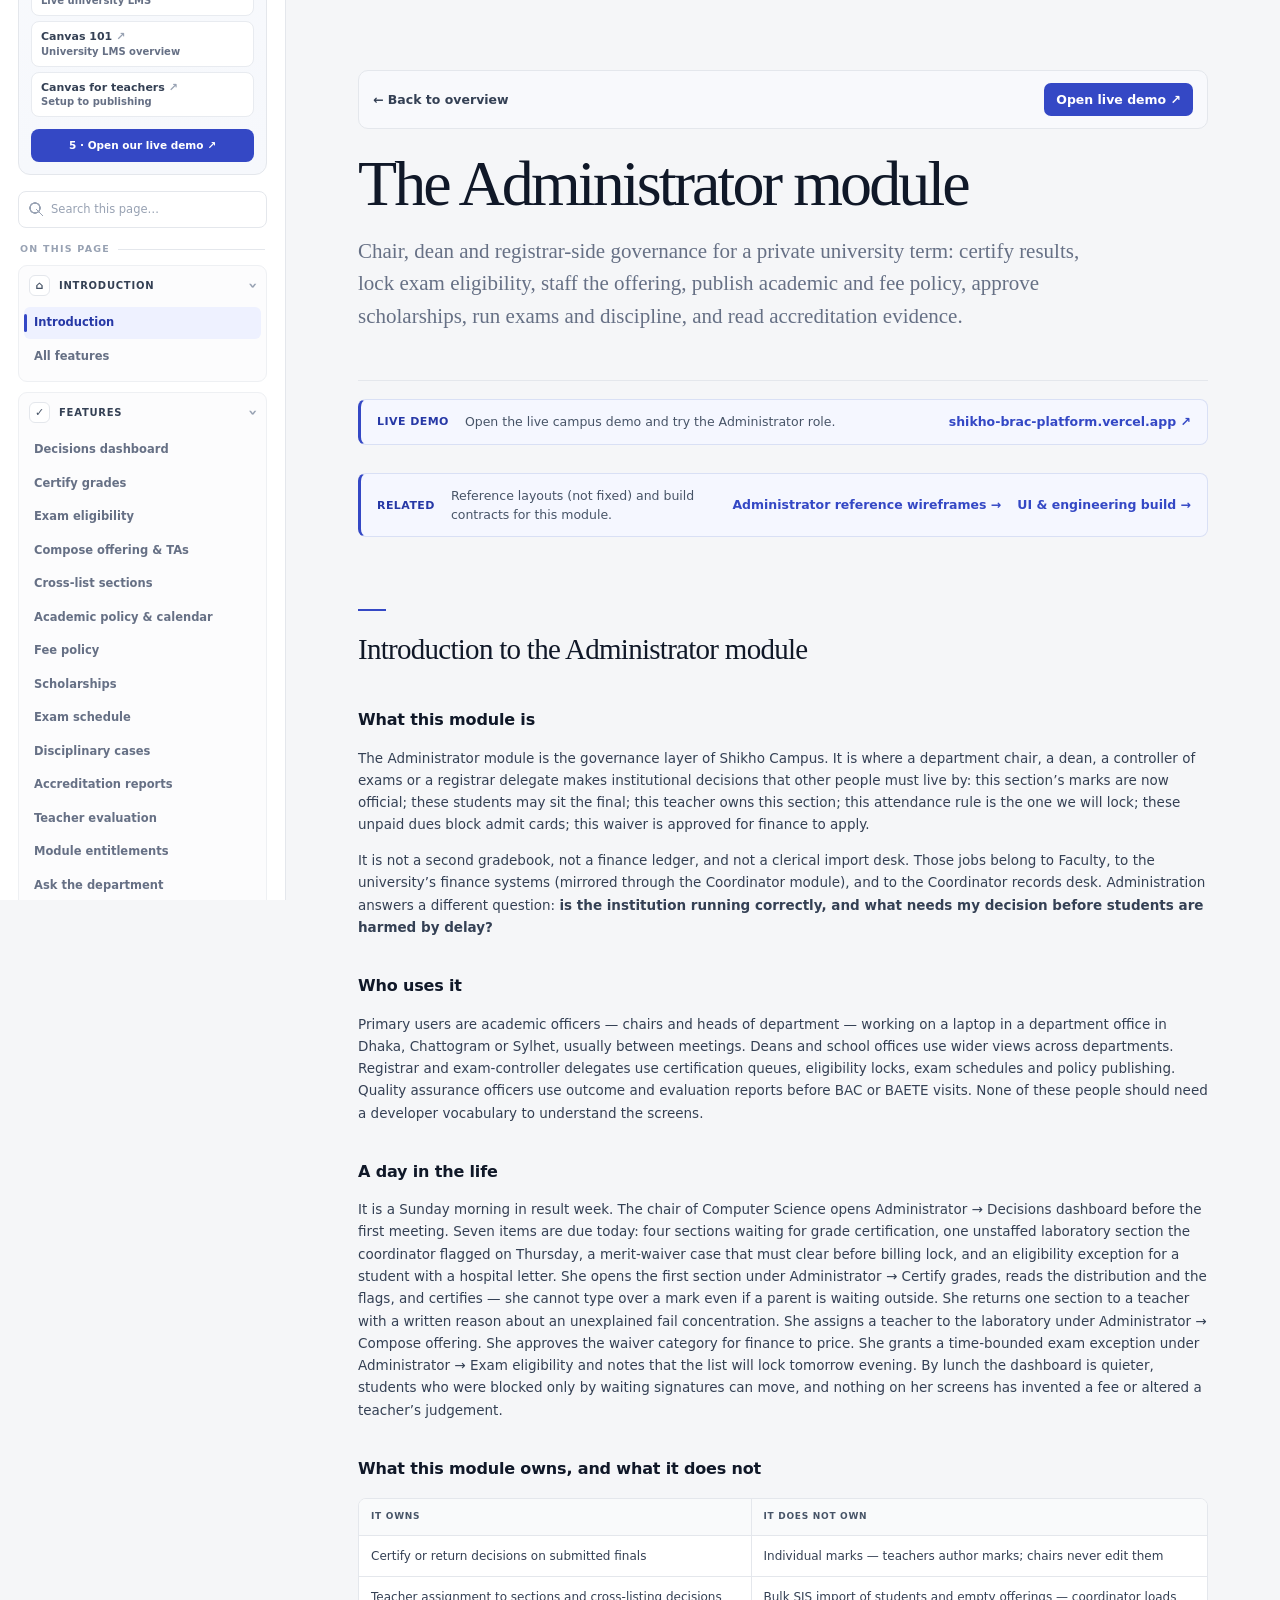
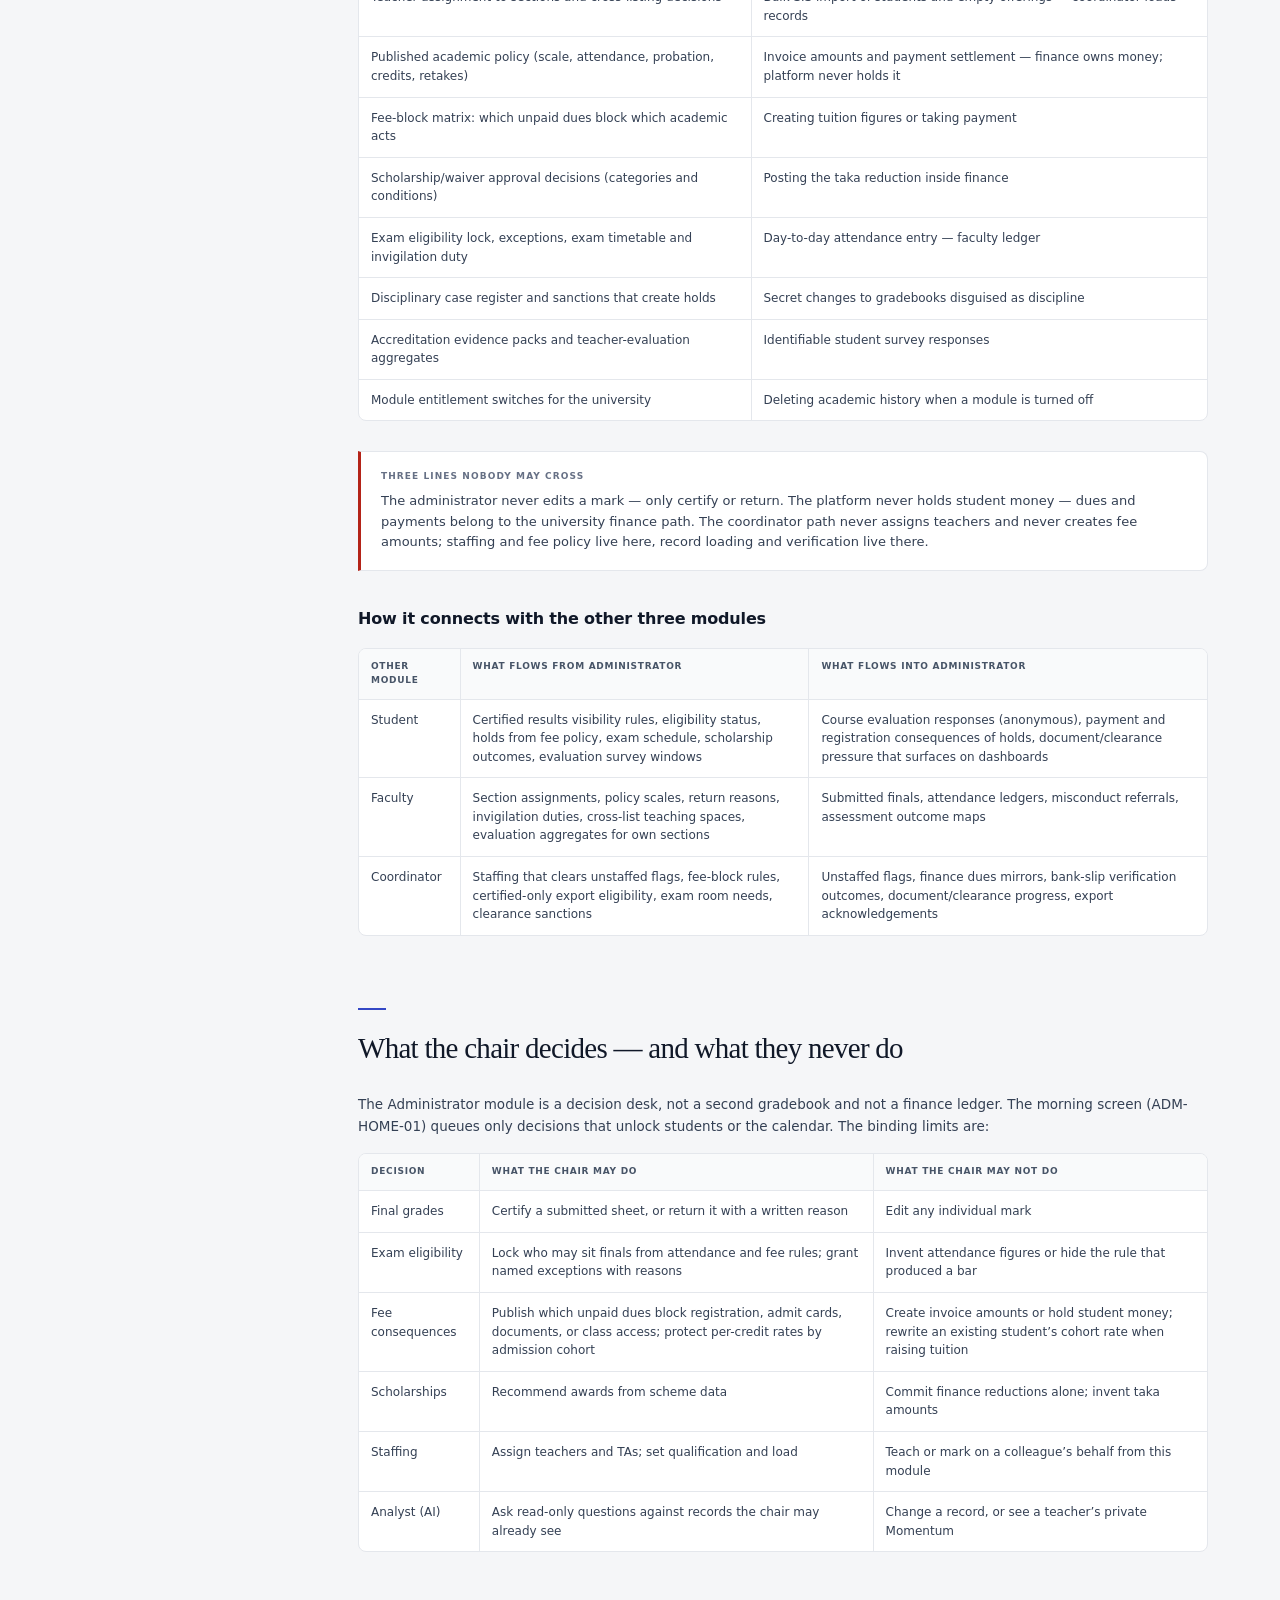
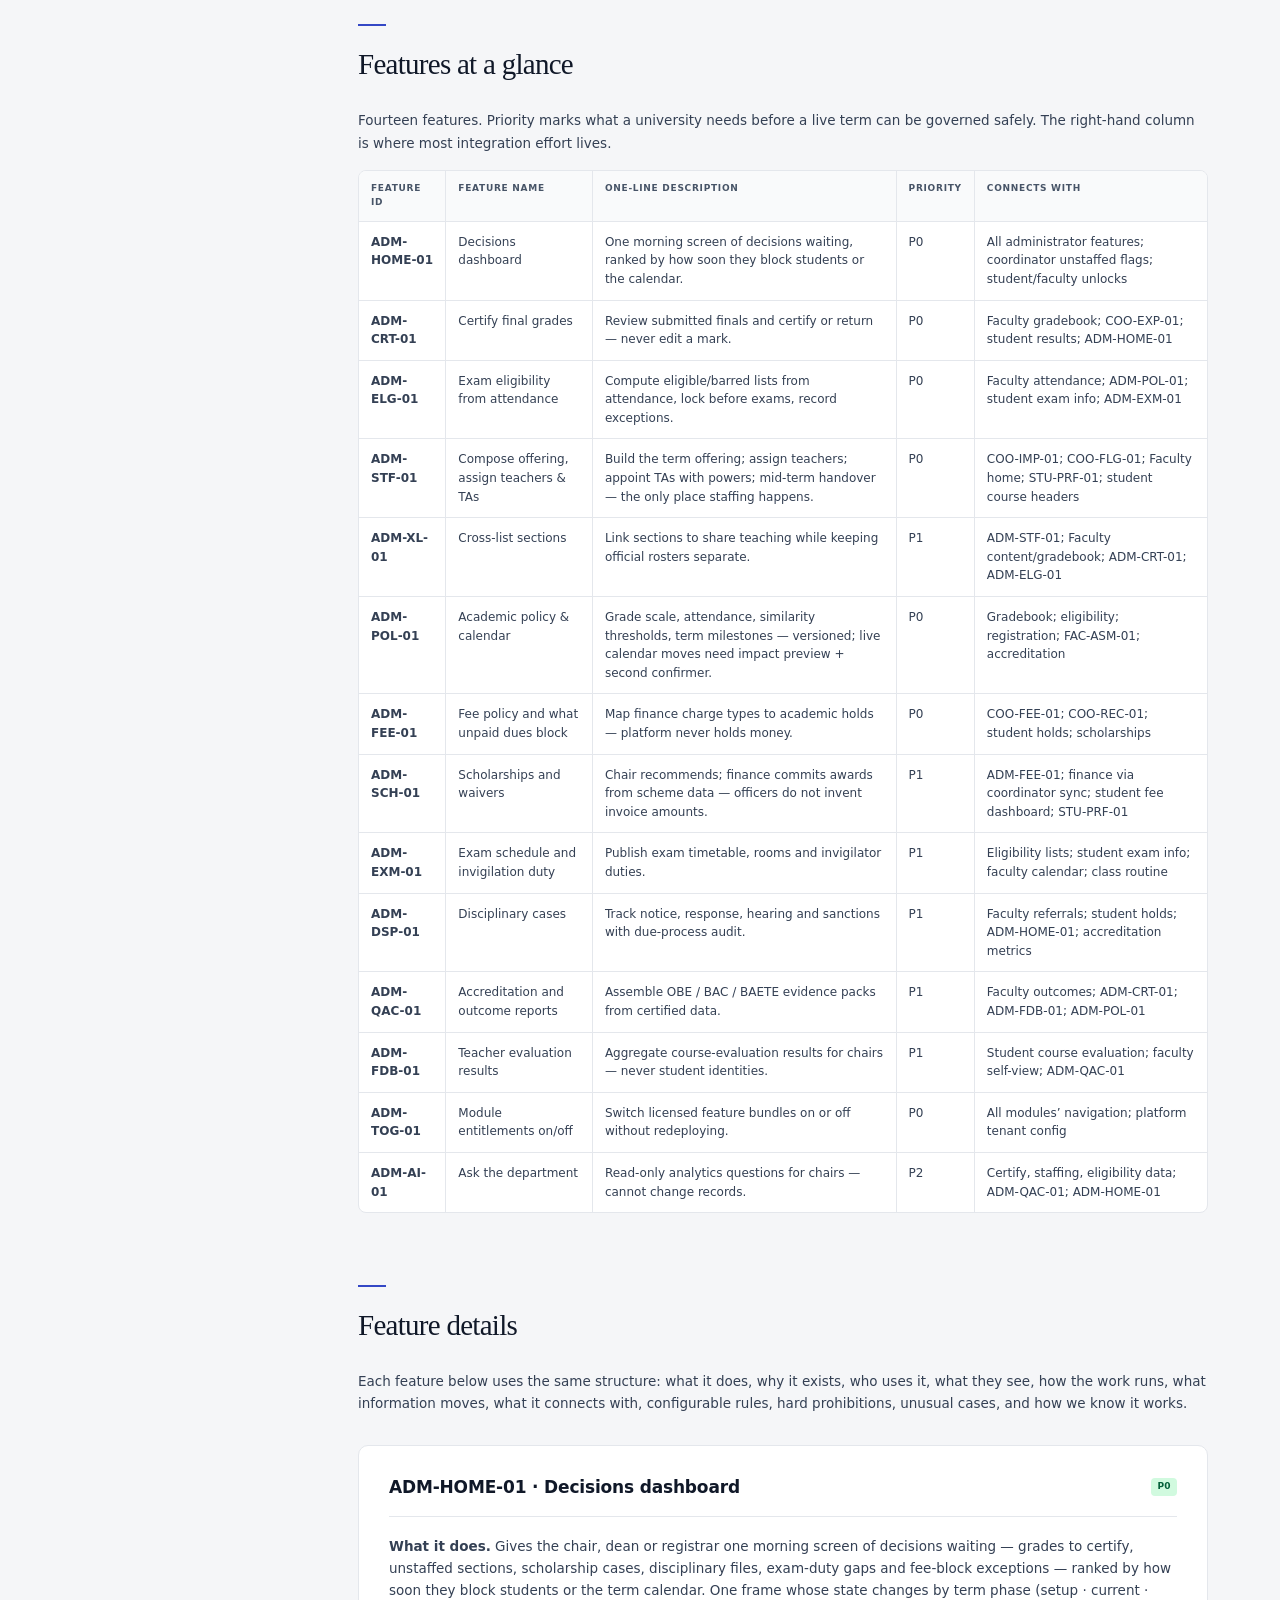
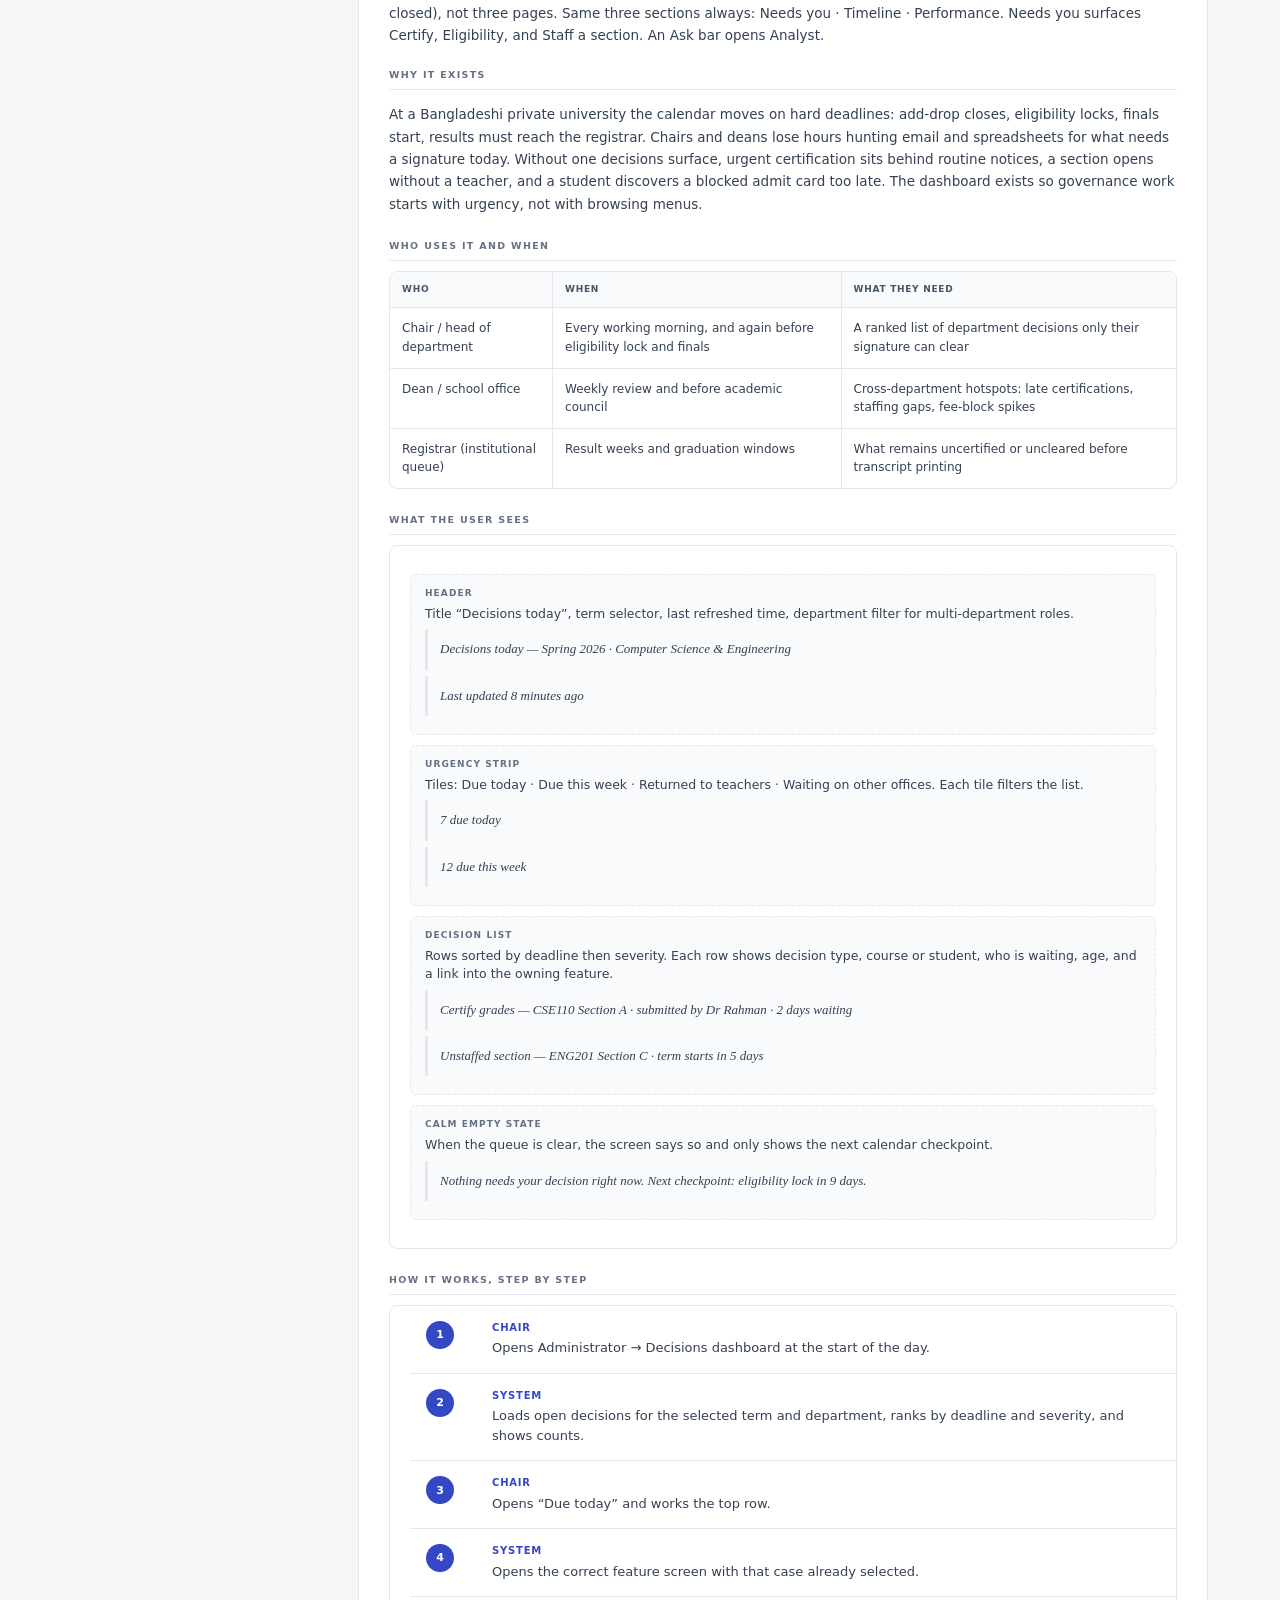
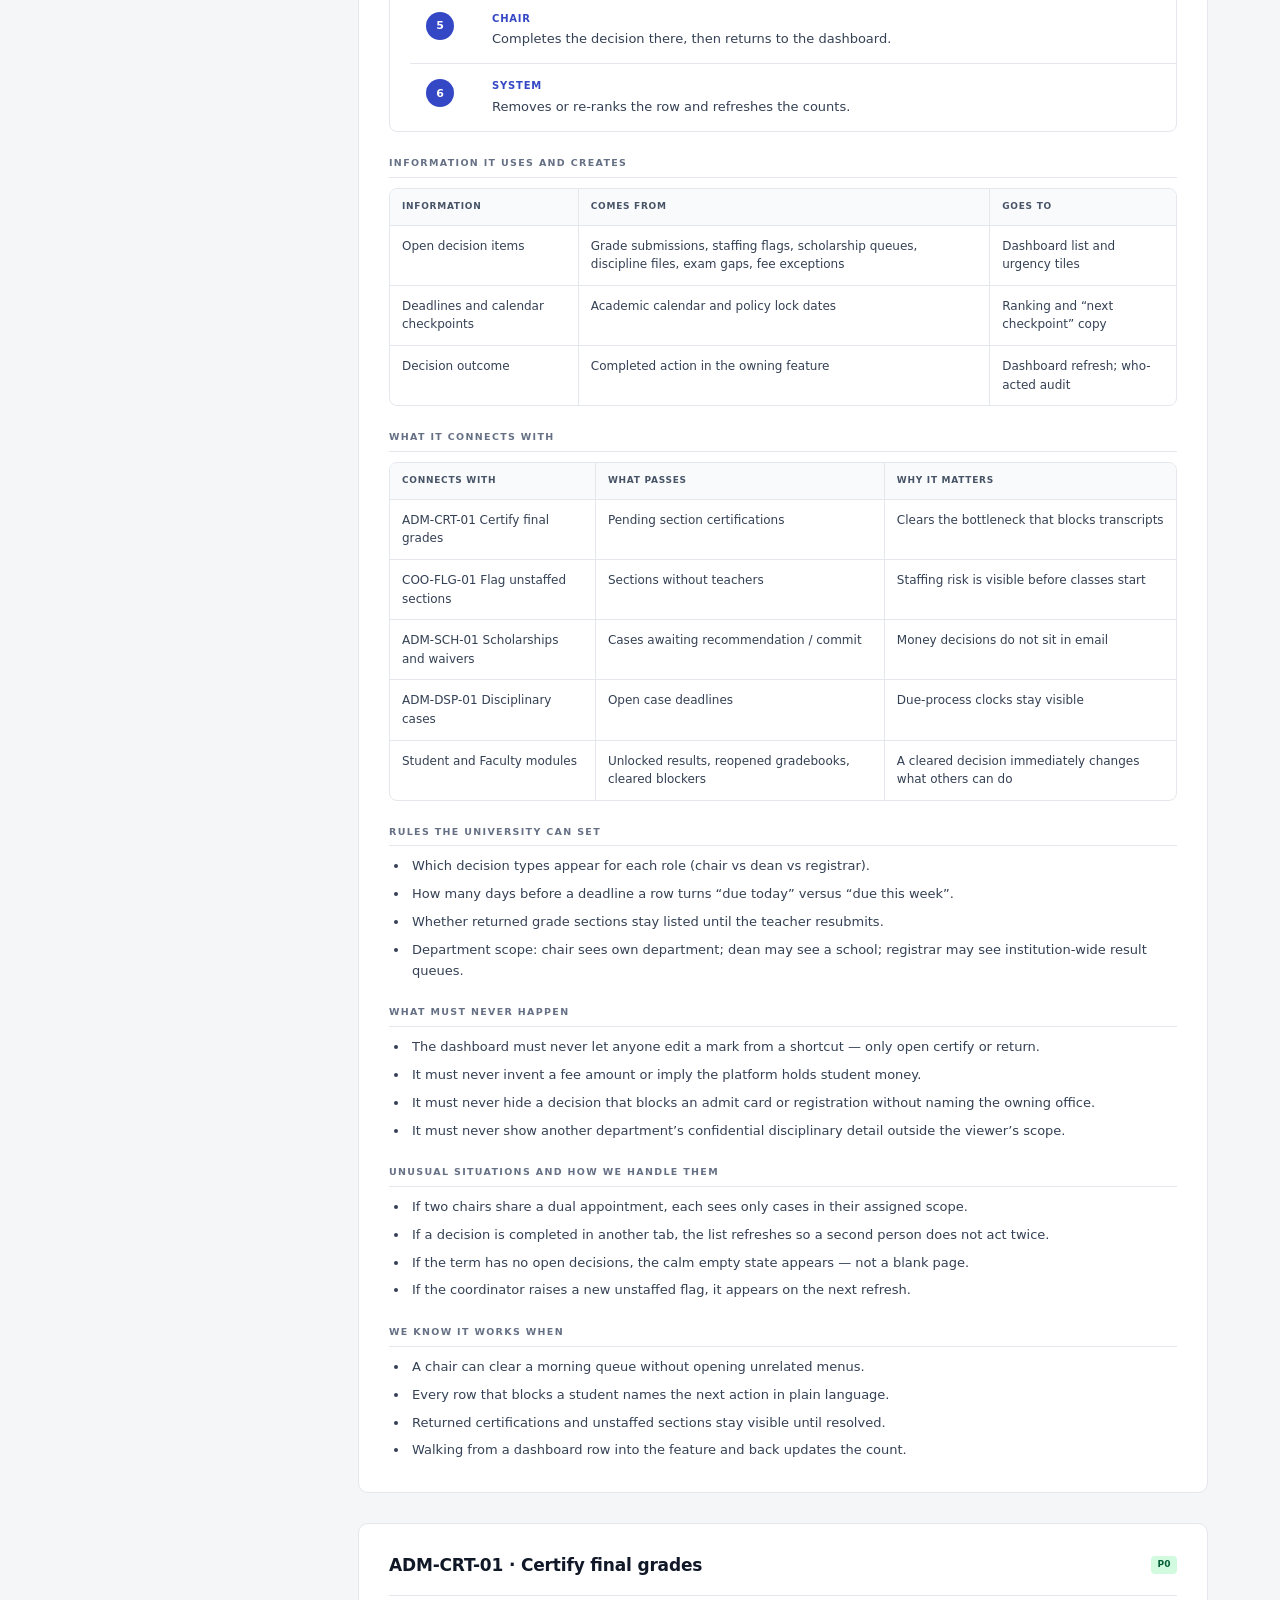
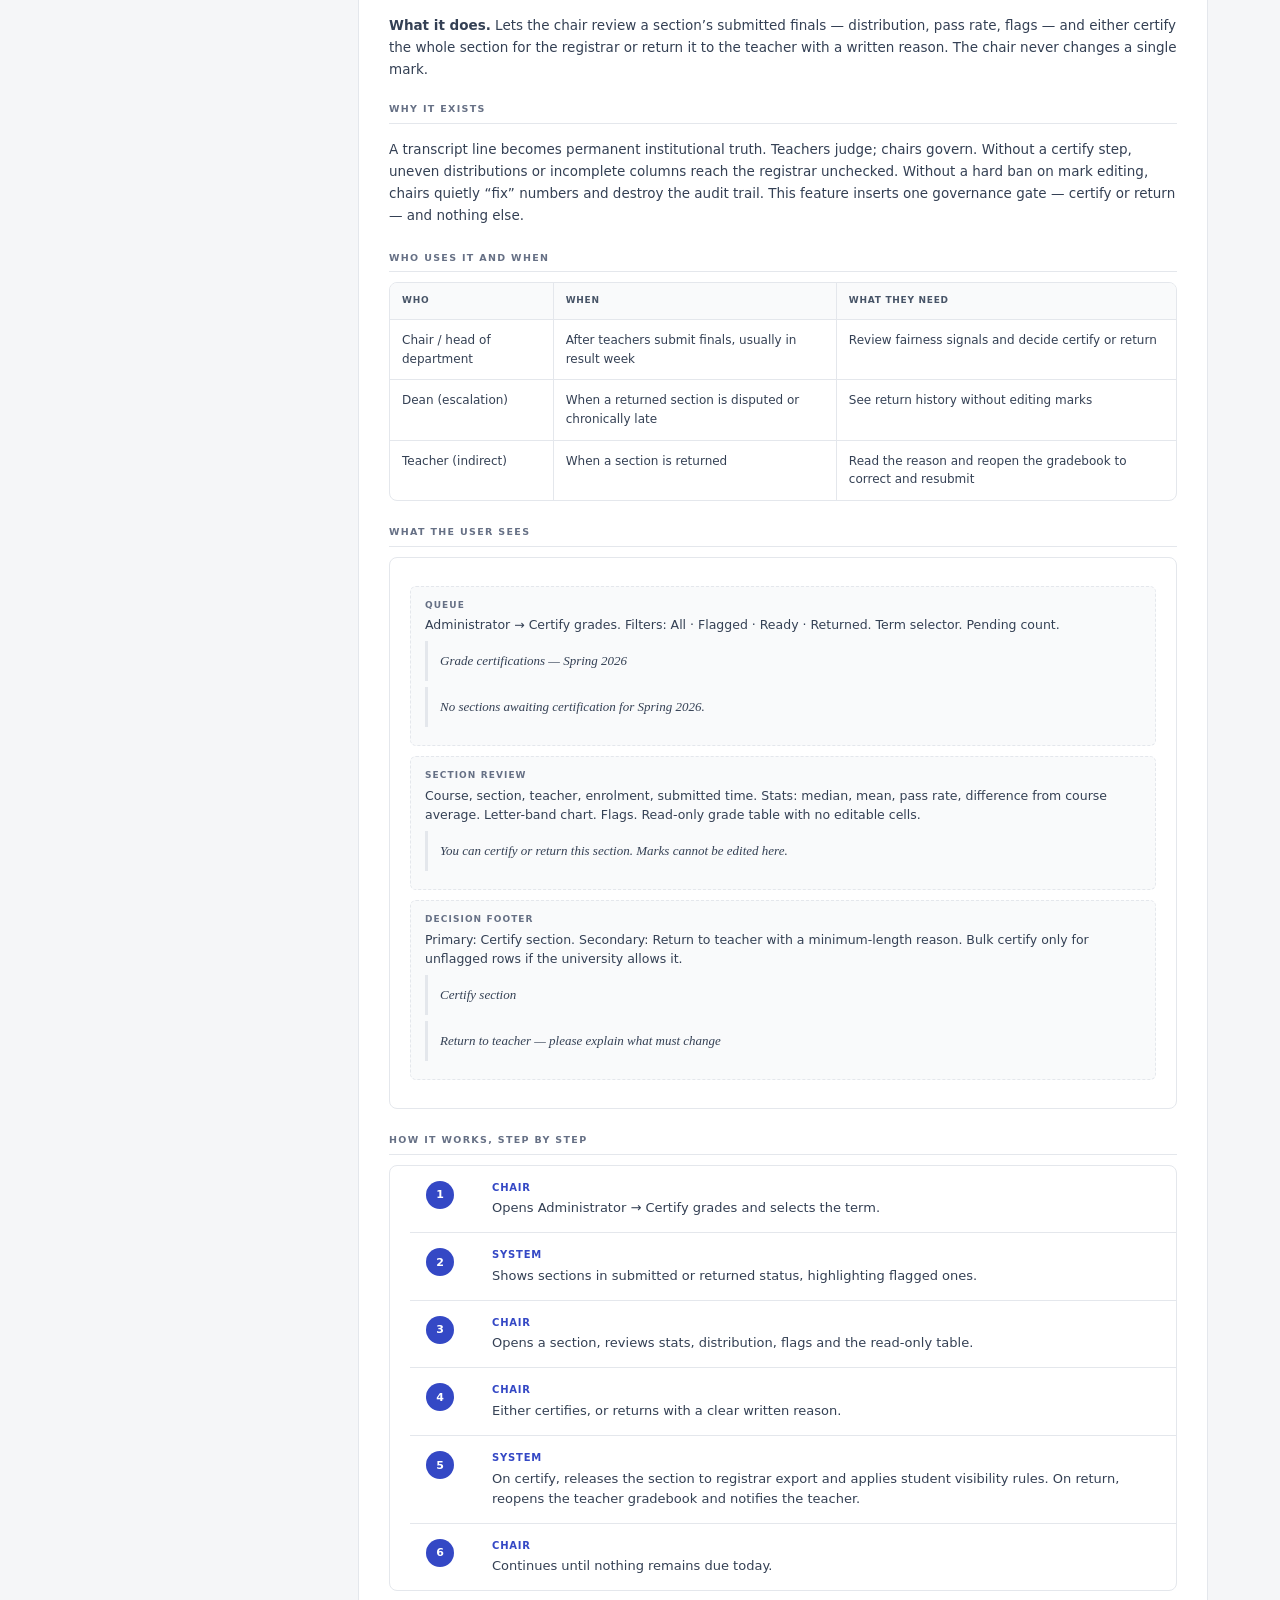
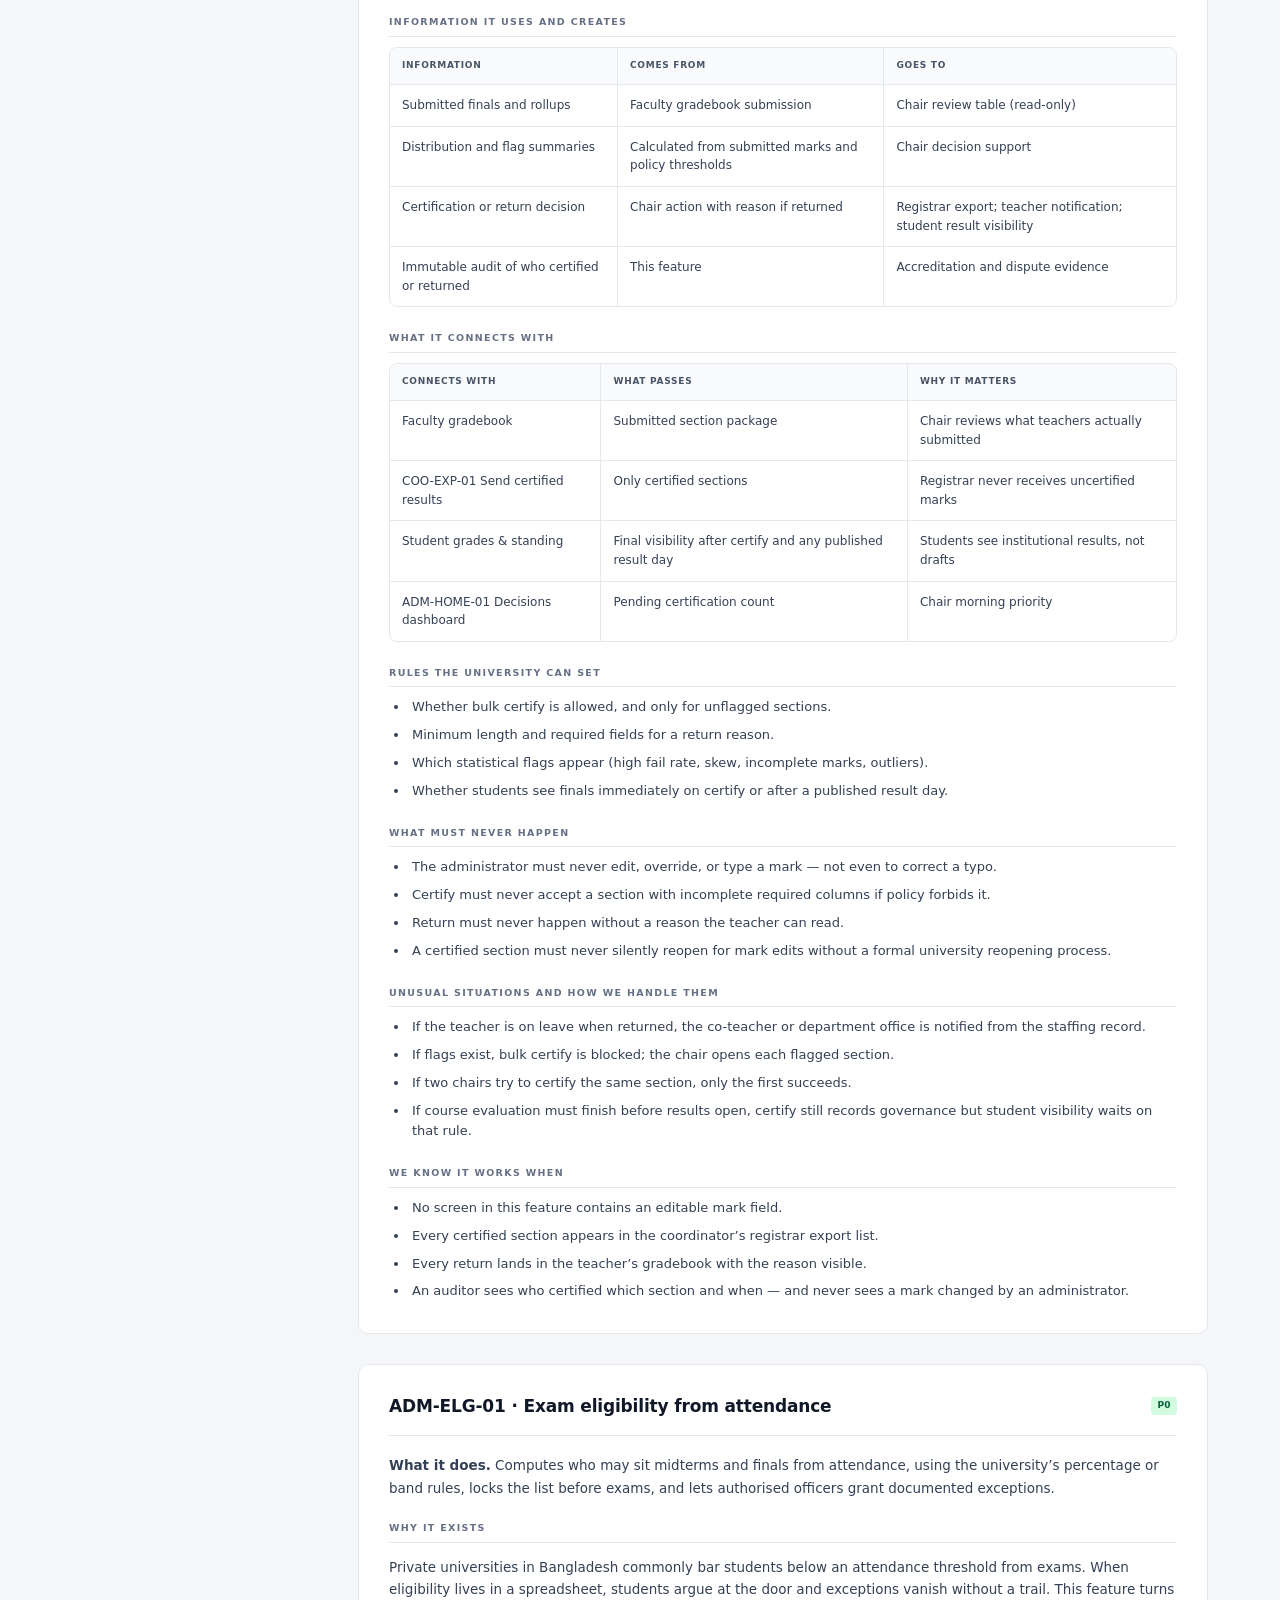
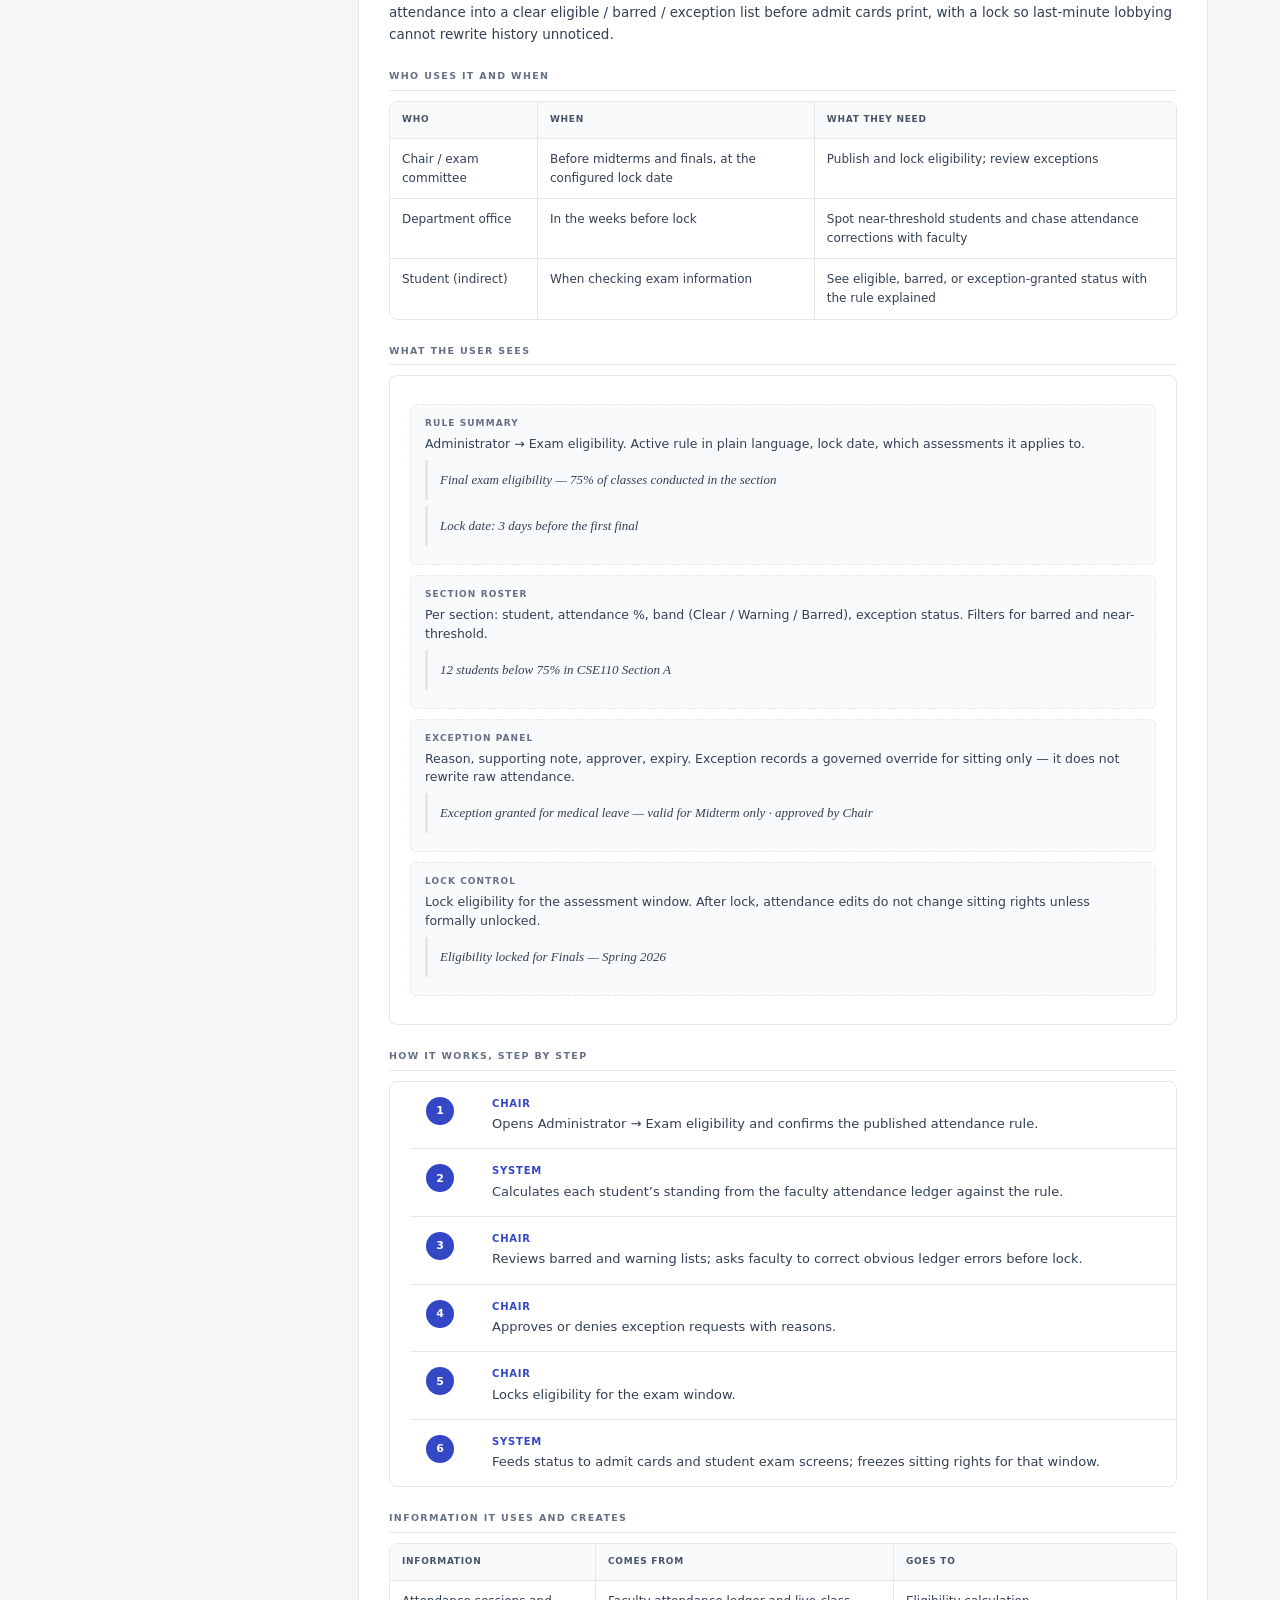
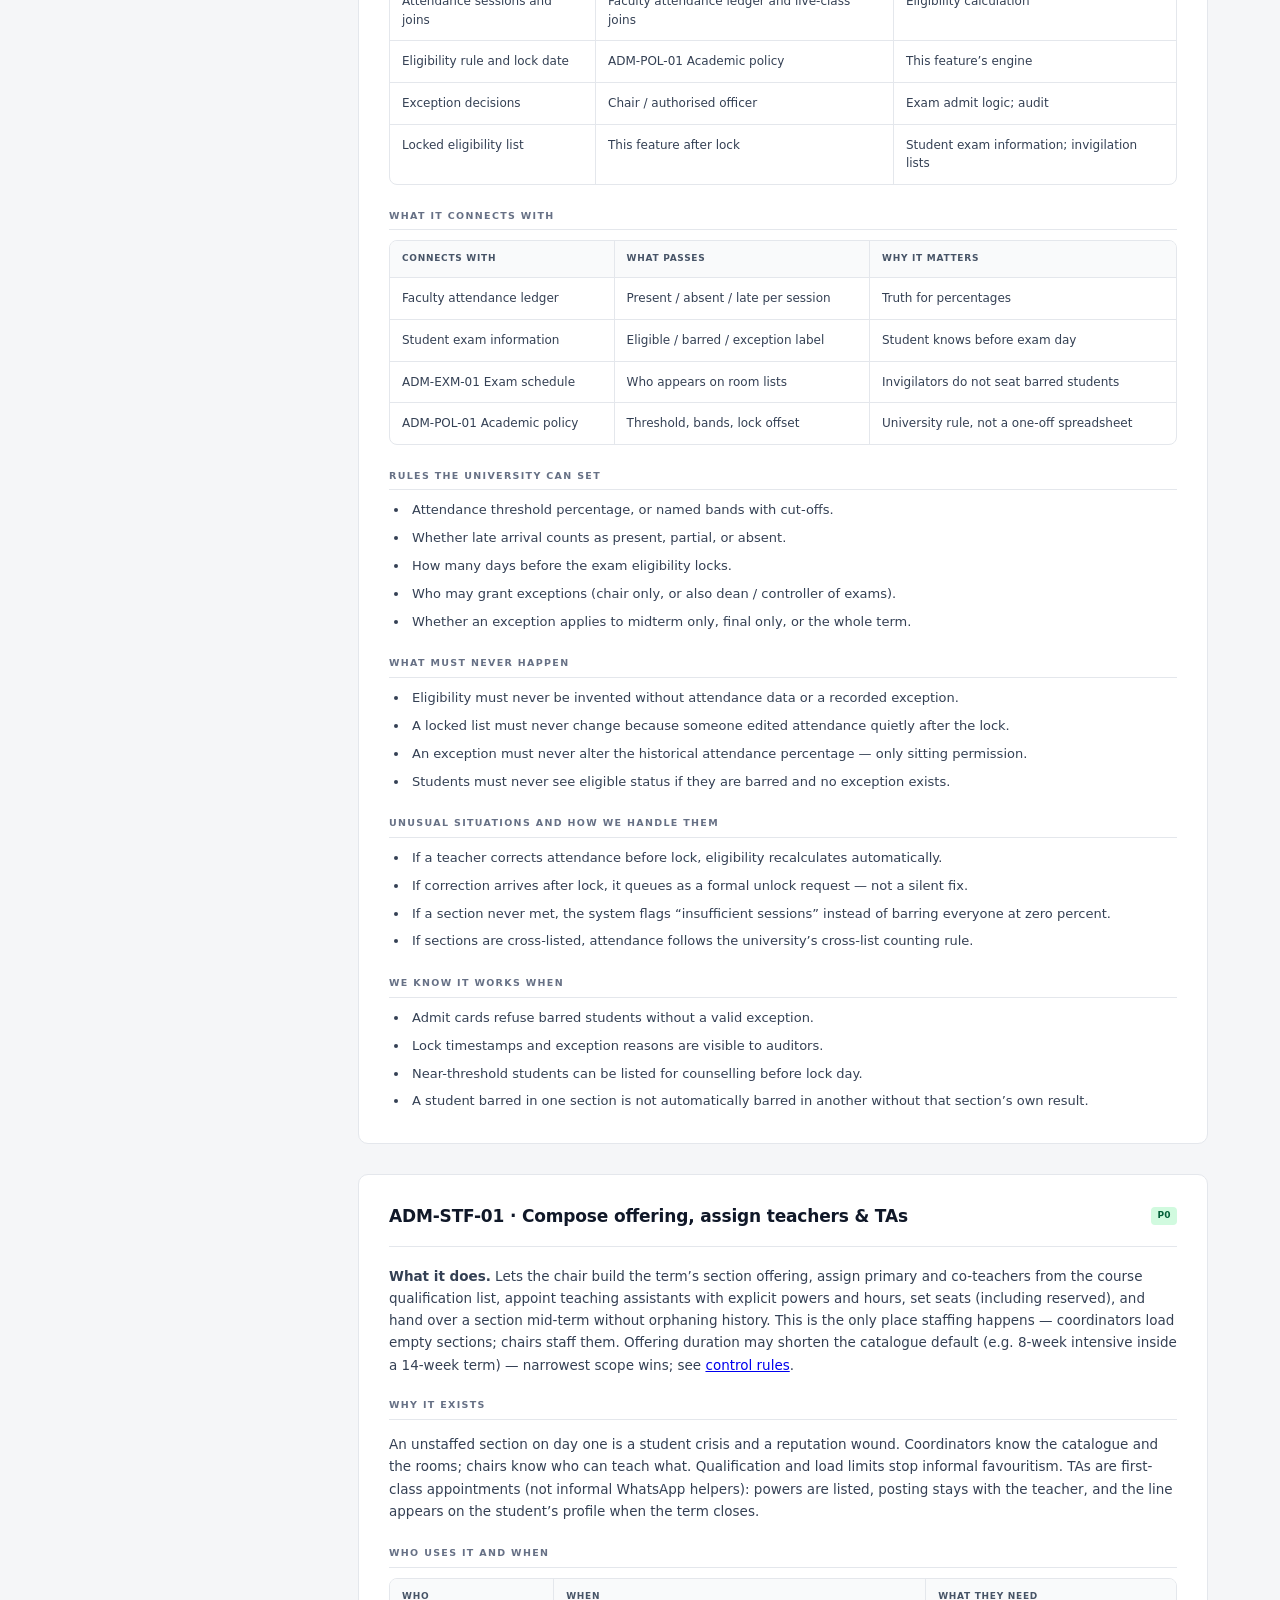
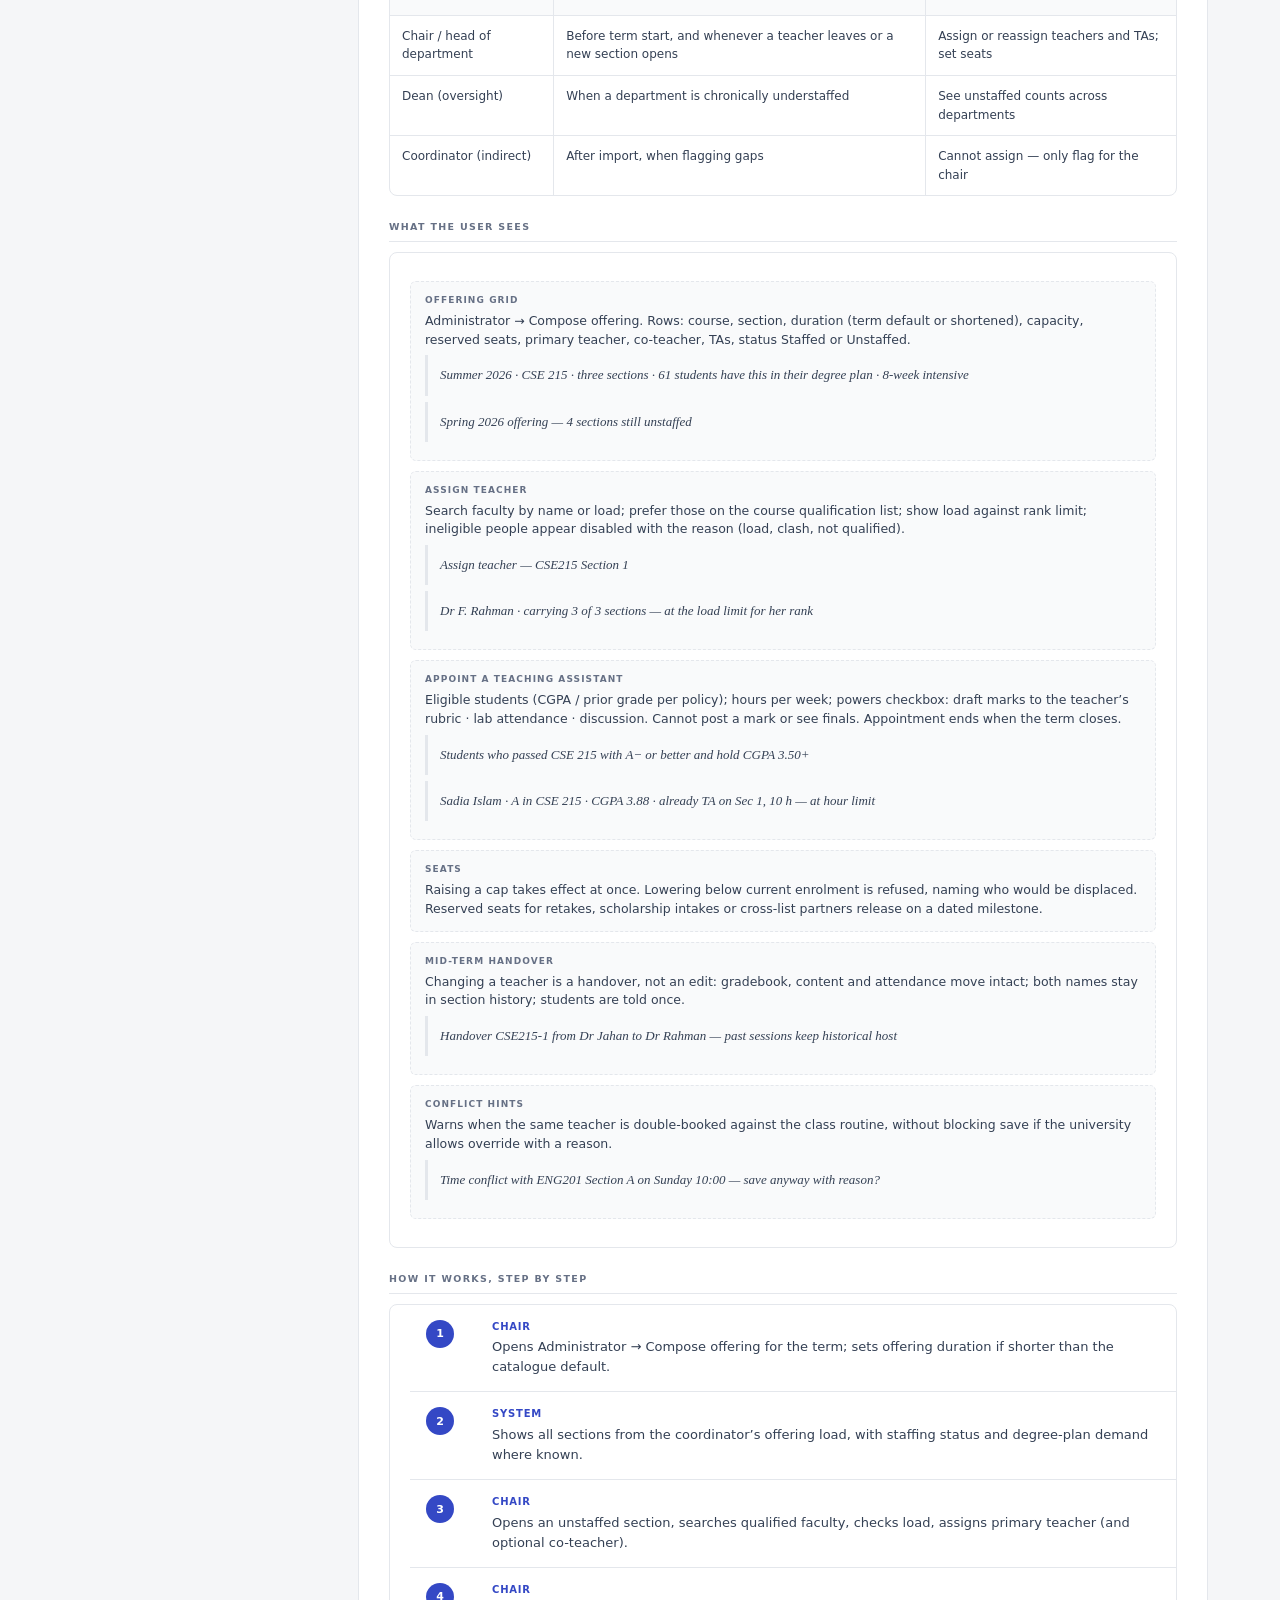
==== commit b4fe383a: "Clarify wireframes are reference layouts, not fixed UI So design and engineering treat frames as str" ====
--- a/prd-local/admin.html
+++ b/prd-local/admin.html
@@ -4,10 +4,10 @@
 <meta charset="utf-8"/>
 <meta name="viewport" content="width=device-width, initial-scale=1"/>
 <title>Administrator module — Shikho Campus PRD</title>
-<link rel="stylesheet" href="./pro.css?v=23"/>
-<link rel="stylesheet" href="./spec.css?v=23"/>
-<link rel="stylesheet" href="./dev.css?v=23"/>
-<script src="./nav.js?v=23" defer></script>
+<link rel="stylesheet" href="./pro.css?v=24"/>
+<link rel="stylesheet" href="./spec.css?v=24"/>
+<link rel="stylesheet" href="./dev.css?v=24"/>
+<script src="./nav.js?v=24" defer></script>
 </head>
 <body>
 <div class="layout">
@@ -67,8 +67,8 @@
 </aside>
 <aside class="demo-strip">
   <strong>Related</strong>
-  <span>Layouts and build contracts for this module.</span>
-  <a href="./wireframes.html#wf-admin">Administrator layouts →</a>
+  <span>Reference layouts (not fixed) and build contracts for this module.</span>
+  <a href="./wireframes.html#wf-admin">Administrator reference wireframes →</a>
   <a href="./build.html">UI &amp; engineering build →</a>
 </aside>
 
